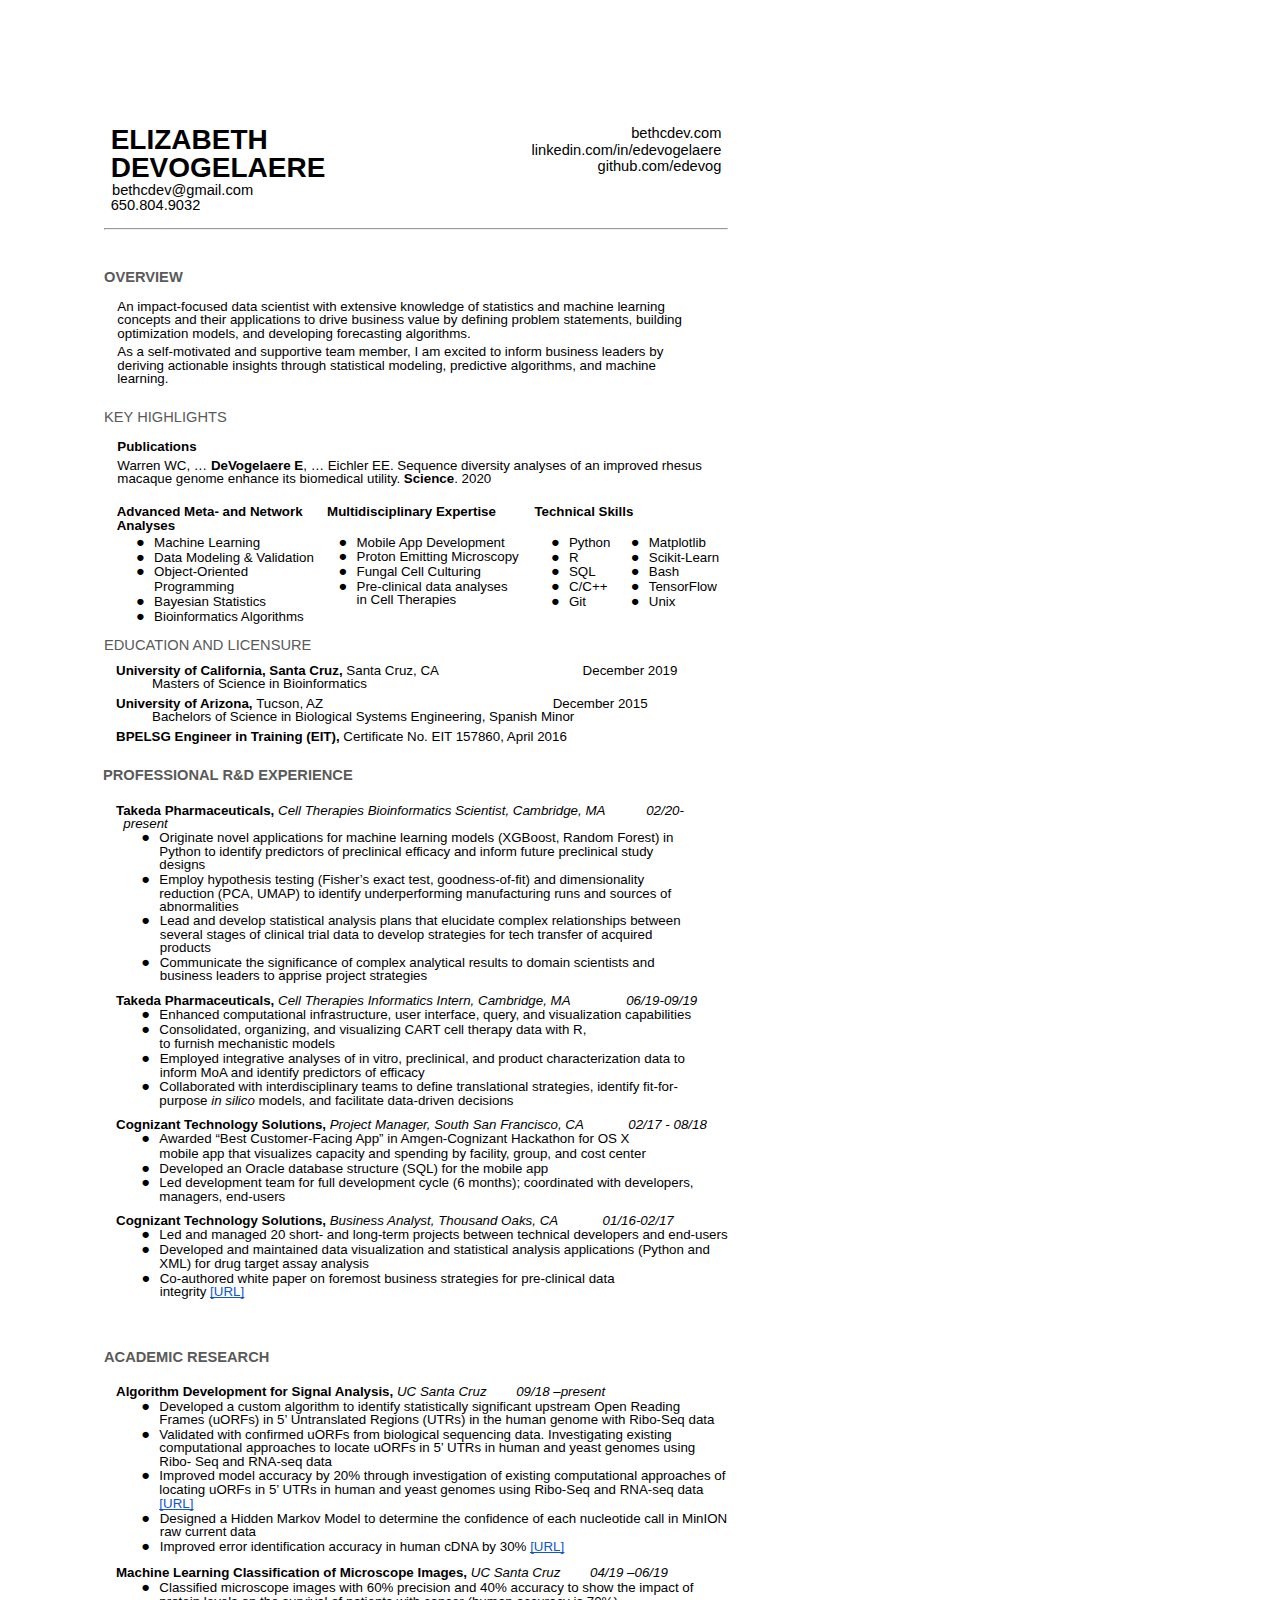
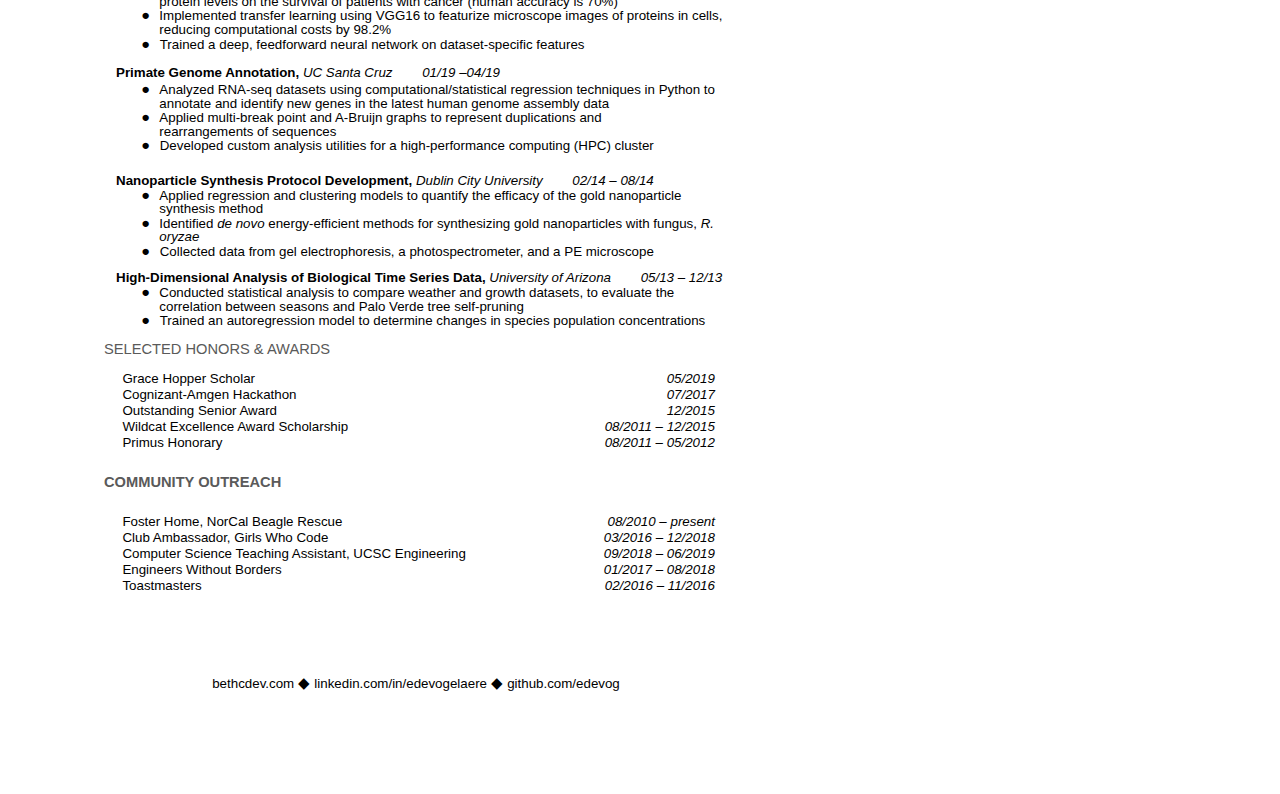
==== Resume/ElizabethDeVogelaereResume.html @ 3800fa8c "update resume" ====
<html><head><meta content="text/html; charset=UTF-8" http-equiv="content-type"><style type="text/css">.lst-kix_list_14-1>li:before{content:"\002022  "}.lst-kix_list_14-3>li:before{content:"\002022  "}ul.lst-kix_list_1-0{list-style-type:none}.lst-kix_list_14-0>li:before{content:"\0025cf  "}.lst-kix_list_14-4>li:before{content:"\002022  "}.lst-kix_list_14-5>li:before{content:"\002022  "}.lst-kix_list_14-7>li:before{content:"\002022  "}.lst-kix_list_14-6>li:before{content:"\002022  "}ul.lst-kix_list_9-3{list-style-type:none}ul.lst-kix_list_9-4{list-style-type:none}ul.lst-kix_list_9-1{list-style-type:none}ul.lst-kix_list_9-2{list-style-type:none}ul.lst-kix_list_9-7{list-style-type:none}ul.lst-kix_list_9-8{list-style-type:none}ul.lst-kix_list_9-5{list-style-type:none}ul.lst-kix_list_9-6{list-style-type:none}ul.lst-kix_list_1-3{list-style-type:none}ul.lst-kix_list_1-4{list-style-type:none}ul.lst-kix_list_1-1{list-style-type:none}ul.lst-kix_list_1-2{list-style-type:none}ul.lst-kix_list_1-7{list-style-type:none}ul.lst-kix_list_9-0{list-style-type:none}ul.lst-kix_list_1-8{list-style-type:none}ul.lst-kix_list_1-5{list-style-type:none}.lst-kix_list_14-2>li:before{content:"\002022  "}ul.lst-kix_list_1-6{list-style-type:none}.lst-kix_sdhklr2pfhnq-3>li:before{content:"\002022  "}.lst-kix_sdhklr2pfhnq-4>li:before{content:"\002022  "}.lst-kix_list_14-8>li:before{content:"\002022  "}.lst-kix_sdhklr2pfhnq-2>li:before{content:"\002022  "}.lst-kix_sdhklr2pfhnq-1>li:before{content:"\002022  "}ul.lst-kix_4d44aphy2z9z-8{list-style-type:none}.lst-kix_sdhklr2pfhnq-0>li:before{content:"\0025cf  "}ul.lst-kix_4d44aphy2z9z-3{list-style-type:none}ul.lst-kix_4d44aphy2z9z-2{list-style-type:none}.lst-kix_list_5-0>li:before{content:"\0025cf  "}ul.lst-kix_4d44aphy2z9z-1{list-style-type:none}ul.lst-kix_4d44aphy2z9z-0{list-style-type:none}ul.lst-kix_4d44aphy2z9z-7{list-style-type:none}ul.lst-kix_4d44aphy2z9z-6{list-style-type:none}ul.lst-kix_4d44aphy2z9z-5{list-style-type:none}ul.lst-kix_4d44aphy2z9z-4{list-style-type:none}.lst-kix_list_5-3>li:before{content:"\002022  "}.lst-kix_list_5-2>li:before{content:"\002022  "}.lst-kix_list_5-1>li:before{content:"\002022  "}.lst-kix_list_5-7>li:before{content:"\002022  "}ul.lst-kix_list_8-4{list-style-type:none}ul.lst-kix_list_8-5{list-style-type:none}.lst-kix_list_5-6>li:before{content:"\002022  "}.lst-kix_list_5-8>li:before{content:"\002022  "}ul.lst-kix_list_8-2{list-style-type:none}ul.lst-kix_list_8-3{list-style-type:none}ul.lst-kix_list_8-8{list-style-type:none}ul.lst-kix_list_8-6{list-style-type:none}ul.lst-kix_list_8-7{list-style-type:none}.lst-kix_list_5-4>li:before{content:"\002022  "}.lst-kix_list_5-5>li:before{content:"\002022  "}ul.lst-kix_list_8-0{list-style-type:none}ul.lst-kix_list_8-1{list-style-type:none}.lst-kix_list_6-1>li:before{content:"\002022  "}.lst-kix_list_6-3>li:before{content:"\002022  "}.lst-kix_list_6-0>li:before{content:"\0025cf  "}.lst-kix_list_6-4>li:before{content:"\002022  "}li.li-bullet-2:before{margin-left:-13.8pt;white-space:nowrap;display:inline-block;min-width:13.8pt}.lst-kix_list_6-2>li:before{content:"\002022  "}.lst-kix_list_6-8>li:before{content:"\002022  "}.lst-kix_list_6-5>li:before{content:"\002022  "}.lst-kix_list_6-7>li:before{content:"\002022  "}.lst-kix_list_6-6>li:before{content:"\002022  "}.lst-kix_nlstv0tqiayi-1>li:before{content:"\002022  "}.lst-kix_list_2-7>li:before{content:"\002022  "}.lst-kix_list_7-4>li:before{content:"\002022  "}.lst-kix_list_7-6>li:before{content:"\002022  "}.lst-kix_nlstv0tqiayi-3>li:before{content:"\002022  "}.lst-kix_list_2-5>li:before{content:"\002022  "}ul.lst-kix_nlstv0tqiayi-0{list-style-type:none}.lst-kix_nlstv0tqiayi-5>li:before{content:"\002022  "}ul.lst-kix_nlstv0tqiayi-2{list-style-type:none}.lst-kix_list_7-2>li:before{content:"\002022  "}ul.lst-kix_nlstv0tqiayi-1{list-style-type:none}ul.lst-kix_list_3-7{list-style-type:none}ul.lst-kix_list_3-8{list-style-type:none}.lst-kix_list_10-1>li:before{content:"\002022  "}.lst-kix_list_13-7>li:before{content:"\002022  "}ul.lst-kix_list_3-1{list-style-type:none}ul.lst-kix_list_3-2{list-style-type:none}.lst-kix_list_7-8>li:before{content:"\002022  "}ul.lst-kix_list_3-0{list-style-type:none}ul.lst-kix_list_3-5{list-style-type:none}ul.lst-kix_list_3-6{list-style-type:none}ul.lst-kix_list_3-3{list-style-type:none}ul.lst-kix_list_3-4{list-style-type:none}.lst-kix_list_10-7>li:before{content:"\002022  "}.lst-kix_list_15-5>li:before{content:"\002022  "}.lst-kix_list_10-5>li:before{content:"\002022  "}li.li-bullet-1:before{margin-left:-13.6pt;white-space:nowrap;display:inline-block;min-width:13.6pt}.lst-kix_list_10-3>li:before{content:"\002022  "}ul.lst-kix_list_11-7{list-style-type:none}ul.lst-kix_list_11-6{list-style-type:none}.lst-kix_list_4-1>li:before{content:"\002022  "}ul.lst-kix_list_11-5{list-style-type:none}ul.lst-kix_list_11-4{list-style-type:none}ul.lst-kix_list_11-3{list-style-type:none}.lst-kix_list_15-7>li:before{content:"\002022  "}ul.lst-kix_list_11-2{list-style-type:none}ul.lst-kix_list_11-1{list-style-type:none}ul.lst-kix_list_11-0{list-style-type:none}.lst-kix_list_9-2>li:before{content:"\002022  "}ul.lst-kix_nlstv0tqiayi-8{list-style-type:none}ul.lst-kix_nlstv0tqiayi-7{list-style-type:none}.lst-kix_list_4-3>li:before{content:"\002022  "}.lst-kix_list_4-5>li:before{content:"\002022  "}ul.lst-kix_nlstv0tqiayi-4{list-style-type:none}ul.lst-kix_nlstv0tqiayi-3{list-style-type:none}ul.lst-kix_nlstv0tqiayi-6{list-style-type:none}ul.lst-kix_list_11-8{list-style-type:none}ul.lst-kix_nlstv0tqiayi-5{list-style-type:none}.lst-kix_list_15-1>li:before{content:"\002022  "}.lst-kix_list_9-0>li:before{content:"\0025cf  "}.lst-kix_list_15-3>li:before{content:"\002022  "}.lst-kix_ssegi0l0n041-7>li:before{content:"\002022  "}.lst-kix_list_9-6>li:before{content:"\002022  "}.lst-kix_ssegi0l0n041-3>li:before{content:"\002022  "}.lst-kix_list_9-4>li:before{content:"\002022  "}.lst-kix_list_11-3>li:before{content:"\002022  "}.lst-kix_sdhklr2pfhnq-5>li:before{content:"\002022  "}.lst-kix_sdhklr2pfhnq-7>li:before{content:"\002022  "}ul.lst-kix_list_2-8{list-style-type:none}.lst-kix_ssegi0l0n041-1>li:before{content:"\002022  "}.lst-kix_list_12-3>li:before{content:"\002022  "}.lst-kix_list_11-5>li:before{content:"\002022  "}.lst-kix_list_12-1>li:before{content:"\002022  "}ul.lst-kix_list_2-2{list-style-type:none}ul.lst-kix_list_2-3{list-style-type:none}ul.lst-kix_list_2-0{list-style-type:none}ul.lst-kix_list_2-1{list-style-type:none}.lst-kix_list_9-8>li:before{content:"\002022  "}ul.lst-kix_list_2-6{list-style-type:none}.lst-kix_list_1-1>li:before{content:"\002022  "}ul.lst-kix_list_2-7{list-style-type:none}.lst-kix_list_11-7>li:before{content:"\002022  "}ul.lst-kix_list_2-4{list-style-type:none}ul.lst-kix_list_2-5{list-style-type:none}ul.lst-kix_list_10-0{list-style-type:none}.lst-kix_list_1-3>li:before{content:"\002022  "}.lst-kix_list_13-3>li:before{content:"\002022  "}ul.lst-kix_list_10-8{list-style-type:none}ul.lst-kix_list_10-7{list-style-type:none}.lst-kix_list_1-7>li:before{content:"\002022  "}ul.lst-kix_list_10-6{list-style-type:none}ul.lst-kix_list_10-5{list-style-type:none}ul.lst-kix_list_10-4{list-style-type:none}ul.lst-kix_list_10-3{list-style-type:none}.lst-kix_list_1-5>li:before{content:"\002022  "}li.li-bullet-4:before{margin-left:-13.8pt;white-space:nowrap;display:inline-block;min-width:13.8pt}ul.lst-kix_list_10-2{list-style-type:none}ul.lst-kix_list_10-1{list-style-type:none}.lst-kix_list_13-5>li:before{content:"\002022  "}.lst-kix_list_12-5>li:before{content:"\002022  "}.lst-kix_list_12-7>li:before{content:"\002022  "}.lst-kix_nlstv0tqiayi-7>li:before{content:"\002022  "}.lst-kix_list_2-1>li:before{content:"\002022  "}.lst-kix_list_2-3>li:before{content:"\002022  "}.lst-kix_ssegi0l0n041-5>li:before{content:"\002022  "}.lst-kix_list_13-1>li:before{content:"\002022  "}ul.lst-kix_sdhklr2pfhnq-3{list-style-type:none}ul.lst-kix_sdhklr2pfhnq-2{list-style-type:none}ul.lst-kix_sdhklr2pfhnq-1{list-style-type:none}ul.lst-kix_sdhklr2pfhnq-0{list-style-type:none}.lst-kix_6dwumxg4w4jr-6>li:before{content:"\0025cf  "}.lst-kix_list_3-0>li:before{content:"\0025cf  "}ul.lst-kix_list_5-7{list-style-type:none}ul.lst-kix_list_5-8{list-style-type:none}.lst-kix_6dwumxg4w4jr-4>li:before{content:"\0025cb  "}.lst-kix_6dwumxg4w4jr-5>li:before{content:"\0025a0  "}.lst-kix_list_3-1>li:before{content:"\002022  "}.lst-kix_list_3-2>li:before{content:"\002022  "}ul.lst-kix_list_5-5{list-style-type:none}ul.lst-kix_list_5-6{list-style-type:none}.lst-kix_list_8-1>li:before{content:"\002022  "}.lst-kix_6dwumxg4w4jr-3>li:before{content:"\0025cf  "}.lst-kix_list_8-2>li:before{content:"\002022  "}.lst-kix_list_3-5>li:before{content:"\002022  "}ul.lst-kix_list_5-0{list-style-type:none}.lst-kix_6dwumxg4w4jr-0>li:before{content:"\0025cf  "}.lst-kix_6dwumxg4w4jr-1>li:before{content:"\0025cb  "}.lst-kix_list_3-4>li:before{content:"\002022  "}ul.lst-kix_list_5-3{list-style-type:none}.lst-kix_list_3-3>li:before{content:"\002022  "}ul.lst-kix_list_5-4{list-style-type:none}.lst-kix_6dwumxg4w4jr-2>li:before{content:"\0025a0  "}ul.lst-kix_list_5-1{list-style-type:none}.lst-kix_list_8-0>li:before{content:"\0025cf  "}ul.lst-kix_list_5-2{list-style-type:none}.lst-kix_list_8-7>li:before{content:"\002022  "}.lst-kix_list_3-8>li:before{content:"\002022  "}.lst-kix_9yejmtuc4vop-5>li:before{content:"\002022  "}.lst-kix_9yejmtuc4vop-7>li:before{content:"\002022  "}.lst-kix_list_8-5>li:before{content:"\002022  "}.lst-kix_list_8-6>li:before{content:"\002022  "}.lst-kix_9yejmtuc4vop-2>li:before{content:"\002022  "}.lst-kix_9yejmtuc4vop-6>li:before{content:"\002022  "}.lst-kix_list_8-3>li:before{content:"\002022  "}ul.lst-kix_list_13-5{list-style-type:none}ul.lst-kix_list_13-4{list-style-type:none}ul.lst-kix_list_13-3{list-style-type:none}.lst-kix_list_3-6>li:before{content:"\002022  "}ul.lst-kix_list_13-2{list-style-type:none}.lst-kix_9yejmtuc4vop-1>li:before{content:"\002022  "}ul.lst-kix_list_13-1{list-style-type:none}.lst-kix_list_3-7>li:before{content:"\002022  "}ul.lst-kix_list_13-0{list-style-type:none}.lst-kix_list_8-4>li:before{content:"\002022  "}.lst-kix_9yejmtuc4vop-0>li:before{content:"\0025cf  "}.lst-kix_9yejmtuc4vop-8>li:before{content:"\002022  "}.lst-kix_list_11-2>li:before{content:"\002022  "}ul.lst-kix_list_13-8{list-style-type:none}.lst-kix_list_11-1>li:before{content:"\002022  "}ul.lst-kix_list_13-7{list-style-type:none}ul.lst-kix_list_13-6{list-style-type:none}.lst-kix_9yejmtuc4vop-3>li:before{content:"\002022  "}.lst-kix_list_11-0>li:before{content:"\0025cf  "}.lst-kix_list_8-8>li:before{content:"\002022  "}.lst-kix_9yejmtuc4vop-4>li:before{content:"\002022  "}.lst-kix_4d44aphy2z9z-4>li:before{content:"\0025cb  "}.lst-kix_4d44aphy2z9z-5>li:before{content:"\0025a0  "}.lst-kix_4d44aphy2z9z-3>li:before{content:"\0025cf  "}.lst-kix_4d44aphy2z9z-7>li:before{content:"\0025cb  "}.lst-kix_list_4-8>li:before{content:"\002022  "}ul.lst-kix_6dwumxg4w4jr-6{list-style-type:none}ul.lst-kix_6dwumxg4w4jr-7{list-style-type:none}.lst-kix_4d44aphy2z9z-0>li:before{content:"\0025cf  "}.lst-kix_4d44aphy2z9z-1>li:before{content:"\0025cb  "}.lst-kix_4d44aphy2z9z-8>li:before{content:"\0025a0  "}.lst-kix_list_4-7>li:before{content:"\002022  "}ul.lst-kix_6dwumxg4w4jr-4{list-style-type:none}ul.lst-kix_6dwumxg4w4jr-5{list-style-type:none}ul.lst-kix_6dwumxg4w4jr-2{list-style-type:none}ul.lst-kix_6dwumxg4w4jr-3{list-style-type:none}.lst-kix_4d44aphy2z9z-2>li:before{content:"\0025a0  "}ul.lst-kix_6dwumxg4w4jr-0{list-style-type:none}ul.lst-kix_6dwumxg4w4jr-1{list-style-type:none}ul.lst-kix_list_4-8{list-style-type:none}ul.lst-kix_list_4-6{list-style-type:none}ul.lst-kix_list_4-7{list-style-type:none}ul.lst-kix_6dwumxg4w4jr-8{list-style-type:none}ul.lst-kix_list_4-0{list-style-type:none}ul.lst-kix_list_4-1{list-style-type:none}ul.lst-kix_list_4-4{list-style-type:none}ul.lst-kix_list_4-5{list-style-type:none}.lst-kix_4d44aphy2z9z-6>li:before{content:"\0025cf  "}ul.lst-kix_list_4-2{list-style-type:none}ul.lst-kix_list_4-3{list-style-type:none}ul.lst-kix_list_12-6{list-style-type:none}ul.lst-kix_list_12-5{list-style-type:none}ul.lst-kix_list_12-4{list-style-type:none}ul.lst-kix_list_12-3{list-style-type:none}ul.lst-kix_list_12-2{list-style-type:none}ul.lst-kix_list_12-1{list-style-type:none}ul.lst-kix_list_12-0{list-style-type:none}ul.lst-kix_sdhklr2pfhnq-8{list-style-type:none}ul.lst-kix_sdhklr2pfhnq-7{list-style-type:none}ul.lst-kix_sdhklr2pfhnq-6{list-style-type:none}.lst-kix_6dwumxg4w4jr-7>li:before{content:"\0025cb  "}ul.lst-kix_list_12-8{list-style-type:none}ul.lst-kix_sdhklr2pfhnq-5{list-style-type:none}ul.lst-kix_list_12-7{list-style-type:none}ul.lst-kix_sdhklr2pfhnq-4{list-style-type:none}.lst-kix_6dwumxg4w4jr-8>li:before{content:"\0025a0  "}.lst-kix_list_7-0>li:before{content:"\0025cf  "}ul.lst-kix_9yejmtuc4vop-5{list-style-type:none}.lst-kix_list_2-6>li:before{content:"\002022  "}ul.lst-kix_9yejmtuc4vop-4{list-style-type:none}.lst-kix_nlstv0tqiayi-0>li:before{content:"\0025cf  "}.lst-kix_nlstv0tqiayi-2>li:before{content:"\002022  "}ul.lst-kix_9yejmtuc4vop-7{list-style-type:none}ul.lst-kix_9yejmtuc4vop-6{list-style-type:none}.lst-kix_list_2-4>li:before{content:"\002022  "}.lst-kix_list_2-8>li:before{content:"\002022  "}ul.lst-kix_9yejmtuc4vop-8{list-style-type:none}.lst-kix_list_7-1>li:before{content:"\002022  "}.lst-kix_list_7-5>li:before{content:"\002022  "}.lst-kix_nlstv0tqiayi-4>li:before{content:"\002022  "}.lst-kix_nlstv0tqiayi-6>li:before{content:"\002022  "}.lst-kix_list_7-3>li:before{content:"\002022  "}ul.lst-kix_list_7-5{list-style-type:none}.lst-kix_list_10-0>li:before{content:"\0025cf  "}ul.lst-kix_list_7-6{list-style-type:none}ul.lst-kix_list_7-3{list-style-type:none}ul.lst-kix_list_7-4{list-style-type:none}.lst-kix_list_13-6>li:before{content:"\002022  "}.lst-kix_list_13-8>li:before{content:"\002022  "}ul.lst-kix_list_7-7{list-style-type:none}ul.lst-kix_list_7-8{list-style-type:none}ul.lst-kix_list_7-1{list-style-type:none}ul.lst-kix_list_7-2{list-style-type:none}ul.lst-kix_list_7-0{list-style-type:none}.lst-kix_list_7-7>li:before{content:"\002022  "}.lst-kix_list_15-4>li:before{content:"\002022  "}.lst-kix_list_15-6>li:before{content:"\002022  "}.lst-kix_list_10-4>li:before{content:"\002022  "}.lst-kix_list_10-8>li:before{content:"\002022  "}.lst-kix_list_4-0>li:before{content:"\0025cf  "}ul.lst-kix_list_15-3{list-style-type:none}ul.lst-kix_list_15-2{list-style-type:none}.lst-kix_list_15-0>li:before{content:"\0025cf  "}ul.lst-kix_list_15-1{list-style-type:none}.lst-kix_list_15-8>li:before{content:"\002022  "}ul.lst-kix_list_15-0{list-style-type:none}li.li-bullet-3:before{margin-left:-13.8pt;white-space:nowrap;display:inline-block;min-width:13.8pt}.lst-kix_list_10-2>li:before{content:"\002022  "}.lst-kix_list_4-4>li:before{content:"\002022  "}ul.lst-kix_list_15-8{list-style-type:none}.lst-kix_list_4-2>li:before{content:"\002022  "}.lst-kix_list_4-6>li:before{content:"\002022  "}ul.lst-kix_list_15-7{list-style-type:none}ul.lst-kix_list_15-6{list-style-type:none}.lst-kix_list_9-3>li:before{content:"\002022  "}ul.lst-kix_list_15-5{list-style-type:none}ul.lst-kix_list_15-4{list-style-type:none}.lst-kix_list_15-2>li:before{content:"\002022  "}.lst-kix_list_10-6>li:before{content:"\002022  "}.lst-kix_list_9-1>li:before{content:"\002022  "}.lst-kix_ssegi0l0n041-8>li:before{content:"\002022  "}.lst-kix_list_9-7>li:before{content:"\002022  "}.lst-kix_list_11-4>li:before{content:"\002022  "}.lst-kix_ssegi0l0n041-2>li:before{content:"\002022  "}.lst-kix_list_12-4>li:before{content:"\002022  "}.lst-kix_list_9-5>li:before{content:"\002022  "}ul.lst-kix_list_6-6{list-style-type:none}.lst-kix_sdhklr2pfhnq-6>li:before{content:"\002022  "}.lst-kix_ssegi0l0n041-0>li:before{content:"\0025cf  "}ul.lst-kix_list_6-7{list-style-type:none}ul.lst-kix_list_6-4{list-style-type:none}ul.lst-kix_list_6-5{list-style-type:none}ul.lst-kix_list_6-8{list-style-type:none}.lst-kix_list_12-2>li:before{content:"\002022  "}.lst-kix_list_11-6>li:before{content:"\002022  "}.lst-kix_list_1-0>li:before{content:"\0025cf  "}ul.lst-kix_list_6-2{list-style-type:none}.lst-kix_list_11-8>li:before{content:"\002022  "}.lst-kix_sdhklr2pfhnq-8>li:before{content:"\002022  "}ul.lst-kix_list_6-3{list-style-type:none}.lst-kix_list_1-2>li:before{content:"\002022  "}ul.lst-kix_list_6-0{list-style-type:none}.lst-kix_list_12-0>li:before{content:"\0025cf  "}ul.lst-kix_list_6-1{list-style-type:none}.lst-kix_list_1-4>li:before{content:"\002022  "}.lst-kix_list_13-0>li:before{content:"\0025cf  "}ul.lst-kix_ssegi0l0n041-0{list-style-type:none}ul.lst-kix_ssegi0l0n041-1{list-style-type:none}ul.lst-kix_ssegi0l0n041-2{list-style-type:none}ul.lst-kix_ssegi0l0n041-3{list-style-type:none}ul.lst-kix_ssegi0l0n041-4{list-style-type:none}ul.lst-kix_list_14-4{list-style-type:none}ul.lst-kix_list_14-3{list-style-type:none}ul.lst-kix_list_14-2{list-style-type:none}.lst-kix_list_13-4>li:before{content:"\002022  "}ul.lst-kix_list_14-1{list-style-type:none}ul.lst-kix_list_14-0{list-style-type:none}.lst-kix_list_1-6>li:before{content:"\002022  "}li.li-bullet-0:before{margin-left:-13.5pt;white-space:nowrap;display:inline-block;min-width:13.5pt}.lst-kix_nlstv0tqiayi-8>li:before{content:"\002022  "}ul.lst-kix_list_14-8{list-style-type:none}ul.lst-kix_list_14-7{list-style-type:none}.lst-kix_list_2-0>li:before{content:"\0025cf  "}.lst-kix_list_12-6>li:before{content:"\002022  "}ul.lst-kix_list_14-6{list-style-type:none}ul.lst-kix_list_14-5{list-style-type:none}.lst-kix_ssegi0l0n041-4>li:before{content:"\002022  "}ul.lst-kix_ssegi0l0n041-5{list-style-type:none}.lst-kix_list_1-8>li:before{content:"\002022  "}.lst-kix_list_2-2>li:before{content:"\002022  "}ul.lst-kix_ssegi0l0n041-6{list-style-type:none}ul.lst-kix_ssegi0l0n041-7{list-style-type:none}.lst-kix_list_13-2>li:before{content:"\002022  "}ul.lst-kix_ssegi0l0n041-8{list-style-type:none}ul.lst-kix_9yejmtuc4vop-1{list-style-type:none}.lst-kix_ssegi0l0n041-6>li:before{content:"\002022  "}ul.lst-kix_9yejmtuc4vop-0{list-style-type:none}.lst-kix_list_12-8>li:before{content:"\002022  "}ul.lst-kix_9yejmtuc4vop-3{list-style-type:none}ul.lst-kix_9yejmtuc4vop-2{list-style-type:none}ol{margin:0;padding:0}table td,table th{padding:0}.c39{border-right-style:solid;padding:5pt 5pt 5pt 5pt;border-bottom-color:#ffffff;border-top-width:0pt;border-right-width:0pt;border-left-color:#ffffff;vertical-align:top;border-right-color:#ffffff;border-left-width:0pt;border-top-style:solid;border-left-style:solid;border-bottom-width:0pt;width:302.5pt;border-top-color:#ffffff;border-bottom-style:solid}.c34{border-right-style:solid;padding:5pt 5pt 5pt 5pt;border-bottom-color:#ffffff;border-top-width:0pt;border-right-width:0pt;border-left-color:#ffffff;vertical-align:top;border-right-color:#ffffff;border-left-width:0pt;border-top-style:solid;border-left-style:solid;border-bottom-width:0pt;width:185pt;border-top-color:#ffffff;border-bottom-style:solid}.c11{border-right-style:solid;border-bottom-color:#000000;border-top-width:0pt;border-right-width:0pt;border-left-color:#000000;vertical-align:top;border-right-color:#000000;border-left-width:0pt;border-top-style:solid;border-left-style:solid;border-bottom-width:0pt;width:187.8pt;border-top-color:#000000;border-bottom-style:solid}.c67{border-right-style:solid;border-bottom-color:#000000;border-top-width:0pt;border-right-width:0pt;border-left-color:#000000;vertical-align:top;border-right-color:#000000;border-left-width:0pt;border-top-style:solid;border-left-style:solid;border-bottom-width:0pt;width:308.6pt;border-top-color:#000000;border-bottom-style:solid}.c79{border-right-style:solid;border-bottom-color:#000000;border-top-width:0pt;border-right-width:0pt;border-left-color:#000000;vertical-align:top;border-right-color:#000000;border-left-width:0pt;border-top-style:solid;border-left-style:solid;border-bottom-width:0pt;width:153.8pt;border-top-color:#000000;border-bottom-style:solid}.c69{border-right-style:solid;border-bottom-color:#000000;border-top-width:0pt;border-right-width:0pt;border-left-color:#000000;vertical-align:top;border-right-color:#000000;border-left-width:0pt;border-top-style:solid;border-left-style:solid;border-bottom-width:0pt;width:155.2pt;border-top-color:#000000;border-bottom-style:solid}.c20{border-right-style:solid;border-bottom-color:#000000;border-top-width:0pt;border-right-width:0pt;border-left-color:#000000;vertical-align:top;border-right-color:#000000;border-left-width:0pt;border-top-style:solid;border-left-style:solid;border-bottom-width:0pt;width:279.7pt;border-top-color:#000000;border-bottom-style:solid}.c45{border-right-style:solid;border-bottom-color:#000000;border-top-width:0pt;border-right-width:0pt;border-left-color:#000000;vertical-align:top;border-right-color:#000000;border-left-width:0pt;border-top-style:solid;border-left-style:solid;border-bottom-width:0pt;width:69.8pt;border-top-color:#000000;border-bottom-style:solid}.c55{border-right-style:solid;border-bottom-color:#000000;border-top-width:0pt;border-right-width:0pt;border-left-color:#000000;vertical-align:top;border-right-color:#000000;border-left-width:0pt;border-top-style:solid;border-left-style:solid;border-bottom-width:0pt;width:151.5pt;border-top-color:#000000;border-bottom-style:solid}.c7{border-right-style:solid;border-bottom-color:#000000;border-top-width:0pt;border-right-width:0pt;border-left-color:#000000;vertical-align:top;border-right-color:#000000;border-left-width:0pt;border-top-style:solid;border-left-style:solid;border-bottom-width:0pt;width:84pt;border-top-color:#000000;border-bottom-style:solid}.c43{border-right-style:solid;border-bottom-color:#000000;border-top-width:0pt;border-right-width:0pt;border-left-color:#000000;vertical-align:top;border-right-color:#000000;border-left-width:0pt;border-top-style:solid;border-left-style:solid;border-bottom-width:0pt;width:159.8pt;border-top-color:#000000;border-bottom-style:solid}.c16{-webkit-text-decoration-skip:none;color:#000000;font-weight:400;text-decoration:underline;vertical-align:baseline;text-decoration-skip-ink:none;font-size:10pt;font-family:"Arial";font-style:normal}.c25{margin-left:36pt;padding-top:7.8pt;text-indent:-27pt;padding-bottom:0pt;line-height:1.0;text-align:left;margin-right:1.5pt}.c38{margin-left:41.5pt;padding-top:2pt;padding-left:-4.5pt;padding-bottom:0pt;line-height:1.0;text-align:left;margin-right:-3pt}.c27{margin-left:41.5pt;padding-top:0.1pt;padding-left:-4.5pt;padding-bottom:0pt;line-height:1.0;text-align:left;margin-right:1.5pt}.c36{margin-left:10pt;padding-top:4pt;padding-bottom:0pt;line-height:1.0;text-align:left;margin-right:13.4pt;height:11pt}.c26{color:#000000;font-weight:400;text-decoration:none;vertical-align:baseline;font-size:6.5pt;font-family:"Arial";font-style:normal}.c3{color:#000000;font-weight:400;text-decoration:none;vertical-align:baseline;font-size:10pt;font-family:"Arial";font-style:normal}.c2{color:#000000;font-weight:400;text-decoration:none;vertical-align:baseline;font-size:10pt;font-family:"Arial";font-style:italic}.c37{color:#000000;font-weight:400;text-decoration:none;vertical-align:baseline;font-size:11pt;font-family:"Arial";font-style:normal}.c21{margin-left:36pt;padding-top:5pt;text-indent:-27pt;padding-bottom:0pt;line-height:1.0;text-align:left;margin-right:1.5pt}.c84{margin-left:19pt;padding-top:4.7pt;text-indent:-10pt;padding-bottom:0pt;line-height:1.0;text-align:left}.c64{font-weight:400;text-decoration:none;vertical-align:baseline;font-size:11pt;font-family:"Arial";font-style:normal}.c88{margin-left:13.5pt;padding-top:8pt;text-indent:-4.5pt;padding-bottom:0pt;line-height:1.0;text-align:left}.c18{color:#ff0000;font-weight:400;text-decoration:none;vertical-align:baseline;font-family:"Arial";font-style:normal}.c59{margin-left:10pt;padding-top:4pt;padding-bottom:0pt;line-height:1.0;text-align:left;margin-right:13.4pt}.c40{margin-left:14.5pt;padding-top:8.1pt;text-indent:-5.5pt;padding-bottom:0pt;line-height:1.0;text-align:left}.c54{margin-left:27.1pt;padding-top:0pt;padding-left:-4.5pt;padding-bottom:0pt;line-height:1.0083333333333333;text-align:left}.c102{margin-left:13.5pt;padding-top:7.9pt;text-indent:-4.5pt;padding-bottom:0pt;line-height:1.0;text-align:left}.c47{margin-left:10pt;padding-top:0.1pt;text-indent:-10pt;padding-bottom:0pt;line-height:1.0;text-align:left}.c12{margin-left:41.5pt;padding-top:0pt;padding-left:-4.5pt;padding-bottom:0pt;line-height:1.0125;text-align:left}.c83{margin-left:10pt;padding-top:10pt;text-indent:-10pt;padding-bottom:0pt;line-height:1.0;text-align:left}.c10{margin-left:19pt;padding-top:9.7pt;text-indent:-10pt;padding-bottom:0pt;line-height:1.0;text-align:left}.c62{margin-left:19pt;padding-top:8pt;text-indent:-10pt;padding-bottom:0pt;line-height:1.0;text-align:left}.c80{margin-left:31.5pt;padding-top:5pt;text-indent:-22.5pt;padding-bottom:0pt;line-height:1.0;text-align:left}.c6{margin-left:32.6pt;padding-top:0pt;padding-left:-4.5pt;padding-bottom:0pt;line-height:1.0166666666666666;text-align:left}.c72{padding-top:0.1pt;padding-bottom:0pt;line-height:1.0;text-align:left;margin-right:14.9pt}.c4{padding-top:0.4pt;padding-bottom:0pt;line-height:1.0;text-align:left;height:11pt}.c23{padding-top:0.3pt;padding-bottom:0pt;line-height:1.0;text-align:left;height:11pt}.c41{color:#000000;text-decoration:none;vertical-align:baseline;font-family:"Arial";font-style:normal}.c50{padding-top:0.1pt;padding-bottom:0pt;line-height:1.0;text-align:left;margin-right:22.8pt}.c101{padding-top:0.1pt;padding-bottom:0pt;line-height:1.0;text-align:right;margin-right:9.9pt}.c42{padding-top:0.1pt;padding-bottom:0pt;line-height:1.0;text-align:right;margin-right:9.8pt}.c22{padding-top:0pt;padding-bottom:0pt;line-height:1.0;text-align:right;margin-right:9.9pt}.c35{padding-top:0pt;padding-bottom:0pt;line-height:1.15;text-align:left;height:11pt}.c28{padding-top:0pt;padding-bottom:0pt;line-height:1.0;text-align:right;margin-right:9.8pt}.c70{text-decoration-skip-ink:none;-webkit-text-decoration-skip:none;color:#1155cc;text-decoration:underline}.c86{border-spacing:0;border-collapse:collapse;margin-right:auto}.c65{padding-top:0pt;padding-bottom:0pt;line-height:1.05;text-align:left}.c76{padding-top:0.7pt;padding-bottom:0pt;line-height:1.05;text-align:left}.c0{padding-top:0pt;padding-bottom:0pt;line-height:1.0;text-align:left}.c78{padding-top:0.1pt;padding-bottom:0pt;line-height:1.0125;text-align:left}.c32{margin-left:13.8pt;border-spacing:0;border-collapse:collapse;margin-right:auto}.c49{padding-top:0.7pt;padding-bottom:0pt;line-height:1.05;text-align:right}.c74{padding-top:0pt;padding-bottom:0pt;line-height:1.0166666666666666;text-align:left}.c92{padding-top:5.7pt;padding-bottom:0pt;line-height:1.0;text-align:left}.c68{padding-top:0pt;padding-bottom:0pt;line-height:1.0125;text-align:left}.c52{padding-top:0.2pt;padding-bottom:0pt;line-height:1.0;text-align:left}.c33{margin-left:5pt;border-spacing:0;border-collapse:collapse;margin-right:auto}.c95{padding-top:0.4pt;padding-bottom:0pt;line-height:1.0;text-align:left}.c82{padding-top:0.1pt;padding-bottom:0pt;line-height:1.0;text-align:left}.c81{padding-top:0pt;padding-bottom:0pt;line-height:1.0208333333333333;text-align:left}.c99{padding-top:0pt;padding-bottom:0pt;line-height:1.0;text-align:center}.c24{background-color:#ffffff;max-width:468pt;padding:72pt 72pt 72pt 72pt}.c51{margin-left:41.5pt;padding-left:-4.5pt;margin-right:52.6pt}.c5{margin-left:41.8pt;padding-left:-4.5pt;margin-right:37.1pt}.c57{margin-left:41.5pt;padding-left:-4.5pt;margin-right:34.5pt}.c31{margin-left:41.5pt;padding-left:-4.5pt;margin-right:1.5pt}.c71{font-weight:700;font-size:21pt}.c29{padding:0;margin:0}.c8{font-size:10pt;font-style:italic}.c19{margin-left:41.8pt;padding-left:-4.2pt}.c66{margin-left:41.5pt;padding-left:-4.5pt}.c15{margin-left:29.2pt;padding-left:-4.5pt}.c30{margin-left:32.6pt;padding-left:-4.5pt}.c60{margin-left:27.1pt;padding-left:-4.5pt}.c53{font-weight:400;font-size:5.5pt}.c77{margin-left:9pt;text-indent:-9.8pt}.c61{font-weight:400;font-size:8.5pt}.c85{margin-left:19.2pt;text-indent:-10.2pt}.c96{font-weight:400;font-size:6pt}.c46{margin-left:37pt;padding-left:-4.5pt}.c1{color:inherit;text-decoration:inherit}.c97{margin-left:10pt;text-indent:-10pt}.c14{font-size:10pt;font-weight:700}.c75{height:24pt}.c13{height:12pt}.c17{font-size:10pt}.c48{margin-left:4.5pt}.c9{color:#5a5a5a}.c100{height:22pt}.c58{margin-left:37pt}.c90{height:60pt}.c94{margin-left:36pt}.c93{margin-right:43.9pt}.c63{margin-left:7.1pt}.c56{margin-right:37.1pt}.c44{height:11pt}.c91{height:0pt}.c89{margin-left:11.1pt}.c87{margin-right:54.1pt}.c98{margin-right:22.1pt}.c73{margin-left:1pt}.title{padding-top:24pt;color:#000000;font-weight:700;font-size:36pt;padding-bottom:6pt;font-family:"Arial";line-height:1.0;page-break-after:avoid;text-align:left}.subtitle{padding-top:18pt;color:#666666;font-size:24pt;padding-bottom:4pt;font-family:"Georgia";line-height:1.0;page-break-after:avoid;font-style:italic;text-align:left}li{color:#000000;font-size:11pt;font-family:"Arial"}p{margin:0;color:#000000;font-size:11pt;font-family:"Arial"}h1{padding-top:0pt;color:#000000;font-size:11pt;padding-bottom:0pt;font-family:"Arial";line-height:1.0;text-align:left}h2{padding-top:18pt;color:#000000;font-weight:700;font-size:18pt;padding-bottom:4pt;font-family:"Arial";line-height:1.0;page-break-after:avoid;text-align:left}h3{padding-top:14pt;color:#000000;font-weight:700;font-size:14pt;padding-bottom:4pt;font-family:"Arial";line-height:1.0;page-break-after:avoid;text-align:left}h4{padding-top:12pt;color:#000000;font-weight:700;font-size:12pt;padding-bottom:2pt;font-family:"Arial";line-height:1.0;page-break-after:avoid;text-align:left}h5{padding-top:11pt;color:#000000;font-weight:700;font-size:11pt;padding-bottom:2pt;font-family:"Arial";line-height:1.0;page-break-after:avoid;text-align:left}h6{padding-top:10pt;color:#000000;font-weight:700;font-size:10pt;padding-bottom:2pt;font-family:"Arial";line-height:1.0;page-break-after:avoid;text-align:left}</style></head><body class="c24"><div><p class="c0 c44"><span class="c3"></span></p><a id="t.6aefbac47854dda898f4ef2a0ab7b83262444917"></a><a id="t.3"></a><table class="c86"><tbody><tr class="c91"><td class="c39" colspan="1" rowspan="1"><p class="c95"><span class="c41 c71">ELIZABETH DEVOGELAERE</span></p><p class="c73 c76"><span><a class="c1" href="mailto:bethcdev@gmail.com">bethcdev@gmail.com</a></span></p><p class="c65"><span>650.804.9032</span></p></td><td class="c34" colspan="1" rowspan="1"><p class="c49"><span><a class="c1" href="https://www.google.com/url?q=http://www.bethcdev.com/&amp;sa=D&amp;source=editors&amp;ust=1618094027251000&amp;usg=AOvVaw1rTpmems-locn8u9KH3lpG">bethcdev.com</a></span></p><p class="c49 c73"><span><a class="c1" href="https://www.google.com/url?q=https://www.linkedin.com/in/edevogelaere&amp;sa=D&amp;source=editors&amp;ust=1618094027251000&amp;usg=AOvVaw2-Ix_o3vtLSYf8aU-tqY1U">linkedin.com/in/edevogelaere</a></span></p><p class="c49 c73"><span><a class="c1" href="https://www.google.com/url?q=https://github.com/edevog&amp;sa=D&amp;source=editors&amp;ust=1618094027252000&amp;usg=AOvVaw0LKhKU-zidEL14OjudKKiD">github.com/edevog</a></span></p></td></tr></tbody></table><hr><p class="c0 c44"><span class="c3"></span></p></div><h1 class="c92"><span class="c9">O</span><span class="c9">VERVIEW</span></h1><a id="id.gjdgxs"></a><p class="c59"><span class="c3">An impact-focused data scientist with extensive knowledge of statistics and machine learning concepts </span><span class="c17">and their applications to </span><span class="c3">driv</span><span class="c17">e</span><span class="c3">&nbsp;business value by defining problem statements, building optimization models, and developing forecasting algorithms. </span></p><a id="id.30j0zll"></a><p class="c59"><span class="c3">As a self-motivated and supportive team member, I am excited to inform business leaders by deriving actionable insights through statistical modeling, predictive algorithms, and machine learning.</span></p><p class="c44 c52"><span class="c41 c61"></span></p><h1 class="c47"><span class="c9 c64">KEY HIGHLIGHTS</span></h1><p class="c59"><span class="c41 c14">Publications</span></p><p class="c59"><span class="c17">Warren WC, &hellip; </span><span class="c14">DeVogelaere E</span><span class="c17">, &hellip; Eichler EE. Sequence diversity analyses of an improved rhesus macaque genome enhance its biomedical utility. </span><span class="c14">Science</span><span class="c3">. 2020</span></p><p class="c36"><span class="c41 c96"></span></p><a id="t.2b7b4b404cbfa4dfff16479615af75b246a94a6e"></a><a id="t.0"></a><table class="c33"><tbody><tr class="c100"><td class="c69" colspan="1" rowspan="1"><p class="c0 c48"><span class="c41 c14">Advanced Meta- and Network</span></p><p class="c0 c48"><span class="c41 c14">Analyses</span></p></td><td class="c55" colspan="1" rowspan="1"><p class="c0 c63"><span class="c41 c14">Multidisciplinary Expertise</span></p></td><td class="c79" colspan="2" rowspan="1"><p class="c0 c89"><span class="c14 c41">Technical Skills</span></p></td></tr><tr class="c90"><td class="c69" colspan="1" rowspan="1"><ul class="c29 lst-kix_list_14-0 start"><li class="c6 li-bullet-0"><span class="c3">Machine Learning</span></li><li class="c6 li-bullet-0"><span class="c3">Data Modeling &amp; Validation</span></li><li class="c6 li-bullet-0"><span class="c17">Object-Oriented </span><span class="c3">Programming</span></li><li class="c0 c30 li-bullet-0"><span class="c3">Bayesian Statistics </span></li><li class="c68 c30 li-bullet-0"><span class="c17">Bioinformatics Algorithms</span></li></ul></td><td class="c55" colspan="1" rowspan="1"><ul class="c29 lst-kix_list_15-0 start"><li class="c0 c15 li-bullet-0" id="h.1fob9te"><span class="c3">Mobile App Development</span></li><li class="c0 c15 li-bullet-0"><span class="c3">Proton Emitting Microscopy</span></li><li class="c0 c15 li-bullet-0"><span class="c3">Fungal Cell Culturing</span></li><li class="c0 c15 li-bullet-0"><span class="c3">Pre-clinical data analyses in Cell Therapies</span></li></ul></td><td class="c45" colspan="1" rowspan="1"><ul class="c29 lst-kix_list_13-0 start"><li class="c46 c74 li-bullet-0"><span class="c3">Python</span></li><li class="c0 c46 li-bullet-0"><span class="c3">R</span></li><li class="c0 c46 li-bullet-0"><span class="c3">SQL</span></li><li class="c46 c68 li-bullet-0"><span class="c17">C</span><span class="c3">/C++</span></li><li class="c0 c46 li-bullet-0"><span class="c3">Git</span></li></ul></td><td class="c7" colspan="1" rowspan="1"><ul class="c29 lst-kix_list_12-0 start"><li class="c74 c60 li-bullet-0"><span class="c3">Matplotlib</span></li><li class="c54 li-bullet-0"><span class="c3">Scikit-Learn</span></li><li class="c54 li-bullet-0"><span class="c3">Bash</span></li><li class="c68 c60 li-bullet-0"><span class="c3">TensorFlow</span></li><li class="c0 c60 li-bullet-0"><span class="c3">Unix</span></li></ul></td></tr></tbody></table><p class="c0 c44"><span class="c3"></span></p><p class="c0"><span class="c9">EDUCATION AND LICENSURE</span></p><p class="c25"><span class="c14">University of California, Santa Cruz, </span><span class="c3">Santa Cruz, CA &nbsp;&nbsp;&nbsp;&nbsp;&nbsp;&nbsp;&nbsp;&nbsp;&nbsp;&nbsp;&nbsp;&nbsp;&nbsp;&nbsp;&nbsp;&nbsp;&nbsp;&nbsp;&nbsp;&nbsp;&nbsp;&nbsp;&nbsp;&nbsp;&nbsp;&nbsp;&nbsp;&nbsp;&nbsp;&nbsp;&nbsp;&nbsp;&nbsp; &nbsp; &nbsp; December 2019</span></p><p class="c0 c94"><span class="c3">Masters of Science in Bioinformatics</span></p><p class="c21"><span class="c14">University of Arizona, </span><span class="c17">Tucson, AZ&nbsp;&nbsp;&nbsp;&nbsp;&nbsp;&nbsp;&nbsp;&nbsp;&nbsp;&nbsp;&nbsp;&nbsp;&nbsp;&nbsp;&nbsp;&nbsp;&nbsp;&nbsp;&nbsp;&nbsp;&nbsp;&nbsp;&nbsp;&nbsp;&nbsp;&nbsp;&nbsp;&nbsp;&nbsp;&nbsp;&nbsp;&nbsp;&nbsp;&nbsp;&nbsp;&nbsp;&nbsp;&nbsp;&nbsp;&nbsp;&nbsp;&nbsp;&nbsp;&nbsp;&nbsp;&nbsp;&nbsp;&nbsp;&nbsp;&nbsp;&nbsp;&nbsp;&nbsp;&nbsp;&nbsp;&nbsp; &nbsp; &nbsp; &nbsp;December 2015<br></span><span class="c3">Bachelors of Science in Biological</span><span class="c17">&nbsp;</span><span class="c3">Systems Engineering, Spanish Minor</span></p><p class="c80"><span class="c14">BPELSG Engineer in Training (EIT), </span><span class="c3">Certificate No. EIT 157860, April 2016</span></p><p class="c23"><span class="c41 c61"></span></p><h1 class="c0 c77"><span class="c9">PROFESSIONAL R&amp;D EXPERIENCE</span></h1><a id="kix.vc5f3q3rsedg"></a><p class="c40"><span class="c14">Takeda Pharmaceuticals, </span><span class="c2">Cell Therapies Bioinformatics Scientist, Cambridge, MA&nbsp;&nbsp;&nbsp;&nbsp;&nbsp;&nbsp;&nbsp;&nbsp; &nbsp; 02/20-present</span></p><ul class="c29 lst-kix_list_11-0 start"><li class="c50 c66 li-bullet-1"><span class="c3">Originate novel applications for machine learning models (XGBoost, Random Forest) in Python to identify predictors of preclinical efficacy and inform future preclinical study designs</span></li><li class="c50 c66 li-bullet-1"><span class="c3">Employ hypothesis testing (Fisher&rsquo;s exact test, goodness-of-fit) and dimensionality reduction (PCA, UMAP) to identify underperforming manufacturing runs and sources of abnormalities</span></li><li class="c50 c19 li-bullet-2"><span class="c3">Lead and develop statistical analysis plans that elucidate complex relationships between several stages of clinical trial data to develop strategies for tech transfer of acquired products</span></li><li class="c19 c50 li-bullet-2"><span class="c17">Communicate the significance of complex analytical results to domain scientists and business leaders to apprise project strategies</span></li></ul><a id="id.3znysh7"></a><p class="c40"><span class="c14">Takeda Pharmaceuticals, </span><span class="c2">Cell Therapies Informatics Intern, Cambridge, MA&nbsp;&nbsp;&nbsp;&nbsp;&nbsp;&nbsp;&nbsp;&nbsp; &nbsp; &nbsp; &nbsp; 06/19-09/19</span></p><a id="id.2et92p0"></a><ul class="c29 lst-kix_list_11-0"><li class="c12 li-bullet-1"><span class="c3">Enhanc</span><span class="c17">ed</span><span class="c3">&nbsp;computational infrastructure, user interface, query, and visualization capabilities</span></li></ul><a id="id.tyjcwt"></a><ul class="c29 lst-kix_list_11-0"><li class="c0 c66 c93 li-bullet-1"><span class="c3">Consolidat</span><span class="c17">ed</span><span class="c3">, organizing, and visualizing CART cell therapy data </span><span class="c17">with</span><span class="c3">&nbsp;R, </span><span class="c17">to</span><span class="c3">&nbsp;</span><span class="c17">furnish</span><span class="c3">&nbsp;mechanistic models</span></li><li class="c50 c19 li-bullet-3"><span class="c3">Employed integrative analyses of in vitro, preclinical, and product characterization data to inform MoA and identify predictors of efficacy</span></li><li class="c50 c66 li-bullet-1"><span class="c17">Collaborated with interdisciplinary teams to define translational strategies, identify fit-for-purpose </span><span class="c8">in silico</span><span class="c3">&nbsp;models, and facilitate data-driven decisions</span></li></ul><a id="id.2s8eyo1"></a><a id="id.4d34og8"></a><p class="c88"><span class="c14">Cognizant Technology Solutions, </span><span class="c2">Project Manager, South San Francisco, CA&nbsp;&nbsp;&nbsp;&nbsp;&nbsp;&nbsp;&nbsp;&nbsp; &nbsp; &nbsp;02/17 - 08/18</span></p><ul class="c29 lst-kix_list_11-0"><li class="c0 c51 li-bullet-1"><span class="c3">Awarded &ldquo;Best Customer-Facing App&rdquo; in Amgen-Cognizant Hackathon for </span><span class="c17">OS X </span><span class="c3">mobile app that visualizes capacity and spending by facility, group, and cost center</span></li><li class="c0 c66 li-bullet-1"><span class="c3">Developed an Oracle database structure (SQL) for the mobile app</span></li><li class="c0 c66 c98 li-bullet-1"><span class="c3">Led development team for full development cycle (</span><span class="c17">6</span><span class="c3">&nbsp;months); coordinated with developers, managers, end-users</span></li></ul><p class="c102"><span class="c14">Cognizant Technology Solutions, </span><span class="c2">Business Analyst, Thousand Oaks, CA&nbsp;&nbsp;&nbsp;&nbsp;&nbsp;&nbsp;&nbsp;&nbsp; &nbsp; &nbsp;01/16-02/17</span></p><ul class="c29 lst-kix_list_11-0"><li class="c12 li-bullet-1"><span class="c3">Led and managed 20 short- and long-term projects between technical developers and end-users</span></li></ul><a id="id.17dp8vu"></a><ul class="c29 lst-kix_list_11-0"><li class="c66 c81 li-bullet-1"><span class="c3">Developed and maintained data visualization and statistical analysis applications (Python and XML) for drug target assay analysis</span></li></ul><a id="id.3rdcrjn"></a><ul class="c29 lst-kix_list_11-0"><li class="c0 c5 li-bullet-1"><span class="c3">Co-authored white paper on foremost business strategies for pre-clinical data integrity</span><span class="c17">&nbsp;</span><span class="c70 c17"><a class="c1" href="https://www.google.com/url?q=https://www.cognizant.com/whitepapers/the-promise-of-next-generation-animal-management-%2520systems-codex2878.pdf&amp;sa=D&amp;source=editors&amp;ust=1618094027240000&amp;usg=AOvVaw2g_3VjtZInJ6UYbrjZ4fVA">[URL]</a></span></li></ul><h1 class="c0 c75"><span class="c64 c9"></span></h1><h1 class="c0"><span class="c9">ACADEMIC RESEARCH</span></h1><p class="c62"><span class="c14">Algorithm Development for Signal Analysis, </span><span class="c2">UC Santa Cruz&nbsp;&nbsp;&nbsp;&nbsp;&nbsp;&nbsp;&nbsp;&nbsp;09/18 &ndash;present</span></p><ul class="c29 lst-kix_list_11-0"><li class="c27 li-bullet-1"><span class="c3">Developed a custom algorithm to identify statistically significant upstream Open Reading Frames (uORFs) in 5&rsquo; Untranslated Regions (UTRs) in the human genome with Ribo-Seq data</span></li><li class="c0 c31 li-bullet-1"><span class="c3">Validated with confirmed uORFs from biological sequencing data. Investigating existing computational approaches to locate uORFs in 5&rsquo; UTRs in human and yeast genomes using Ribo- Seq and RNA-seq data</span></li><li class="c0 c31 li-bullet-1"><span class="c17">Improved model accuracy by 20% through investigation of existing computational approaches of locating uORFs in 5&rsquo; UTRs in human and yeast genomes using Ribo-Seq and RNA-seq data </span><span class="c70 c17"><a class="c1" href="https://www.google.com/url?q=https://github.com/edevog/uORFs_in_5-UTRs&amp;sa=D&amp;source=editors&amp;ust=1618094027242000&amp;usg=AOvVaw23gBRwQkDlOBpTeHmn0hqy">[URL]</a></span></li><li class="c0 c19 li-bullet-4"><span class="c3">Designed a Hidden Markov Model to determine the confidence of each nucleotide call in MinION raw current data</span></li><li class="c0 c19 li-bullet-4"><span class="c17">Improved error identification accuracy in human cDNA by 30% </span><span class="c17 c70"><a class="c1" href="https://www.google.com/url?q=https://github.com/edfevog/identify-SNPS-in-Nanopore&amp;sa=D&amp;source=editors&amp;ust=1618094027242000&amp;usg=AOvVaw3SO5K5qJaC-oqQ2j8cf6m2">[URL]</a></span></li></ul><p class="c10"><span class="c14">Machine Learning Classification of Microscope Images, </span><span class="c2">UC Santa Cruz&nbsp;&nbsp;&nbsp;&nbsp;&nbsp;&nbsp;&nbsp;&nbsp;04/19 &ndash;06/19</span></p><ul class="c29 lst-kix_list_11-0"><li class="c66 c78 li-bullet-1"><span class="c3">Classified microscope images with 60% precision and 40% accuracy to show the impact of protein levels on the survival of patients with cancer (human accuracy is 70%)</span></li><li class="c78 c66 li-bullet-1"><span class="c3">Implemented transfer learning using VGG16 to featurize microscope images of proteins in cells, reducing computational costs by 98.2%</span></li><li class="c0 c19 c87 li-bullet-4"><span class="c3">Trained a deep, feedforward neural network on dataset-specific features</span></li></ul><p class="c82 c44"><span class="c41 c61"></span></p><p class="c0 c85"><span class="c14">Primate Genome Annotation, </span><span class="c8">UC Santa Cruz</span><span class="c17">&nbsp;&nbsp;&nbsp;&nbsp;&nbsp;&nbsp;&nbsp;&nbsp;</span><span class="c2">01/19 &ndash;04/19</span></p><ul class="c29 lst-kix_list_11-0"><li class="c38 li-bullet-1"><span class="c3">Analyzed RNA-seq datasets using computational/statistical regression techniques in Python to annotate and identify new genes in the latest human genome assembly data</span></li><li class="c0 c57 li-bullet-1"><span class="c3">Applied multi-break point and A-Bruijn graphs to represent duplications and rearrangements of sequences</span></li><li class="c19 c82 li-bullet-4"><span class="c3">Developed custom analysis utilities for a high-performance computing (HPC) cluster</span></li></ul><p class="c4"><span class="c41 c53"></span></p><p class="c84"><span class="c14">Nanoparticle Synthesis Protocol Development, </span><span class="c2">Dublin City University&nbsp;&nbsp;&nbsp;&nbsp;&nbsp;&nbsp;&nbsp;&nbsp;02/14 &ndash; 08/14</span></p><ul class="c29 lst-kix_list_11-0"><li class="c27 li-bullet-1"><span class="c3">Applied regression and clustering models to quantify the efficacy of the gold nanoparticle synthesis method</span></li><li class="c0 c66 li-bullet-1"><span class="c17">Identified </span><span class="c8">de novo </span><span class="c17">energy-efficient methods for synthesizing gold nanoparticles with fungus, </span><span class="c2">R. oryzae</span></li><li class="c0 c19 li-bullet-4"><span class="c3">Collected data from gel electrophoresis, a photospectrometer, and a PE microscope</span></li></ul><p class="c10"><span class="c14">High-Dimensional Analysis of Biological Time Series Data, </span><span class="c2">University of Arizona&nbsp;&nbsp;&nbsp;&nbsp;&nbsp;&nbsp;&nbsp;&nbsp;05/13 &ndash; 12/13</span></p><ul class="c29 lst-kix_list_11-0"><li class="c66 c72 li-bullet-1"><span class="c3">Conducted statistical analysis to compare weather and growth datasets, to evaluate the correlation between seasons and Palo Verde tree self-pruning</span></li><li class="c0 c19 li-bullet-4"><span class="c3">Trained an autoregression model to determine changes in species population concentrations</span></li></ul><p class="c0 c44 c58"><span class="c3"></span></p><p class="c0 c97"><span class="c9">SELECTED HONORS &amp; AWARDS</span></p><p class="c4"><span class="c26"></span></p><a id="t.7a3a68504cd810321b516b4b6d3bbc69b9ba1ef6"></a><a id="t.1"></a><table class="c32"><tbody><tr class="c13"><td class="c20" colspan="1" rowspan="1"><p class="c0"><span class="c3">Grace Hopper Scholar</span></p></td><td class="c11" colspan="1" rowspan="1"><p class="c22"><span class="c2">05/2019</span></p></td></tr><tr class="c13"><td class="c20" colspan="1" rowspan="1"><p class="c0"><span class="c3">Cognizant-Amgen Hackathon</span></p></td><td class="c11" colspan="1" rowspan="1"><p class="c22"><span class="c2">07/2017</span></p></td></tr><tr class="c13"><td class="c20" colspan="1" rowspan="1"><p class="c0"><span class="c3">Outstanding Senior Award</span></p></td><td class="c11" colspan="1" rowspan="1"><p class="c101"><span class="c2">12/2015</span></p></td></tr><tr class="c13"><td class="c20" colspan="1" rowspan="1"><p class="c0"><span class="c3">Wildcat Excellence Award Scholarship</span></p></td><td class="c11" colspan="1" rowspan="1"><p class="c22"><span class="c2">08/2011 &ndash; 12/2015</span></p></td></tr><tr class="c13"><td class="c20" colspan="1" rowspan="1"><p class="c0"><span class="c3">Primus Honorary</span></p></td><td class="c11" colspan="1" rowspan="1"><p class="c22"><span class="c2">08/2011 &ndash; 05/2012</span></p></td></tr></tbody></table><h1 class="c83" id="h.ui5ah616zn81"><span class="c9">COMMUNITY OUTREACH</span></h1><p class="c4"><span class="c26"></span></p><a id="t.0d312d30856a076d5e421115e0a8429331014869"></a><a id="t.2"></a><table class="c32"><tbody><tr class="c13"><td class="c67" colspan="1" rowspan="1"><p class="c0"><span class="c3">Foster Home, NorCal Beagle Rescue</span></p></td><td class="c43" colspan="1" rowspan="1"><p class="c28"><span class="c2">08/2010 &ndash; present</span></p></td></tr><tr class="c13"><td class="c67" colspan="1" rowspan="1"><p class="c0"><span class="c3">Club Ambassador, Girls Who Code</span></p></td><td class="c43" colspan="1" rowspan="1"><p class="c42"><span class="c2">03/2016 &ndash; 12/2018</span></p></td></tr><tr class="c13"><td class="c67" colspan="1" rowspan="1"><p class="c0"><span class="c3">Computer Science Teaching Assistant, UCSC Engineering</span></p></td><td class="c43" colspan="1" rowspan="1"><p class="c28"><span class="c2">09/2018 &ndash; 06/2019</span></p></td></tr><tr class="c13"><td class="c67" colspan="1" rowspan="1"><p class="c0"><span class="c3">Engineers Without Borders</span></p></td><td class="c43" colspan="1" rowspan="1"><p class="c28"><span class="c2">01/2017 &ndash; 08/2018</span></p></td></tr><tr class="c13"><td class="c67" colspan="1" rowspan="1"><p class="c0"><span class="c3">Toastmasters</span></p></td><td class="c43" colspan="1" rowspan="1"><p class="c28"><span class="c2">02/2016 &ndash; 11/2016</span></p></td></tr></tbody></table><p class="c0 c44 c56"><span class="c16"></span></p><h1 class="c0 c75"><span class="c64 c9"></span></h1><p class="c0 c44"><span class="c37"></span></p><div><p class="c99"><span class="c17"><a class="c1" href="https://www.google.com/url?q=http://www.bethcdev.com/&amp;sa=D&amp;source=editors&amp;ust=1618094027252000&amp;usg=AOvVaw3vhaAQcXXaAoGf33qfmvMM">bethcdev.com</a></span><span>&nbsp;&#9670;</span><span>&nbsp;</span><span class="c17"><a class="c1" href="https://www.google.com/url?q=https://www.linkedin.com/in/edevogelaere&amp;sa=D&amp;source=editors&amp;ust=1618094027252000&amp;usg=AOvVaw0jDcfDAe-RQYm5WYeDslcu">linkedin.com/in/edevogelaere</a></span><span>&nbsp;&#9670;</span><span>&nbsp;</span><span class="c17"><a class="c1" href="https://www.google.com/url?q=https://github.com/edevog&amp;sa=D&amp;source=editors&amp;ust=1618094027252000&amp;usg=AOvVaw0LKhKU-zidEL14OjudKKiD">github.com/edevog</a></span></p></div></body></html>
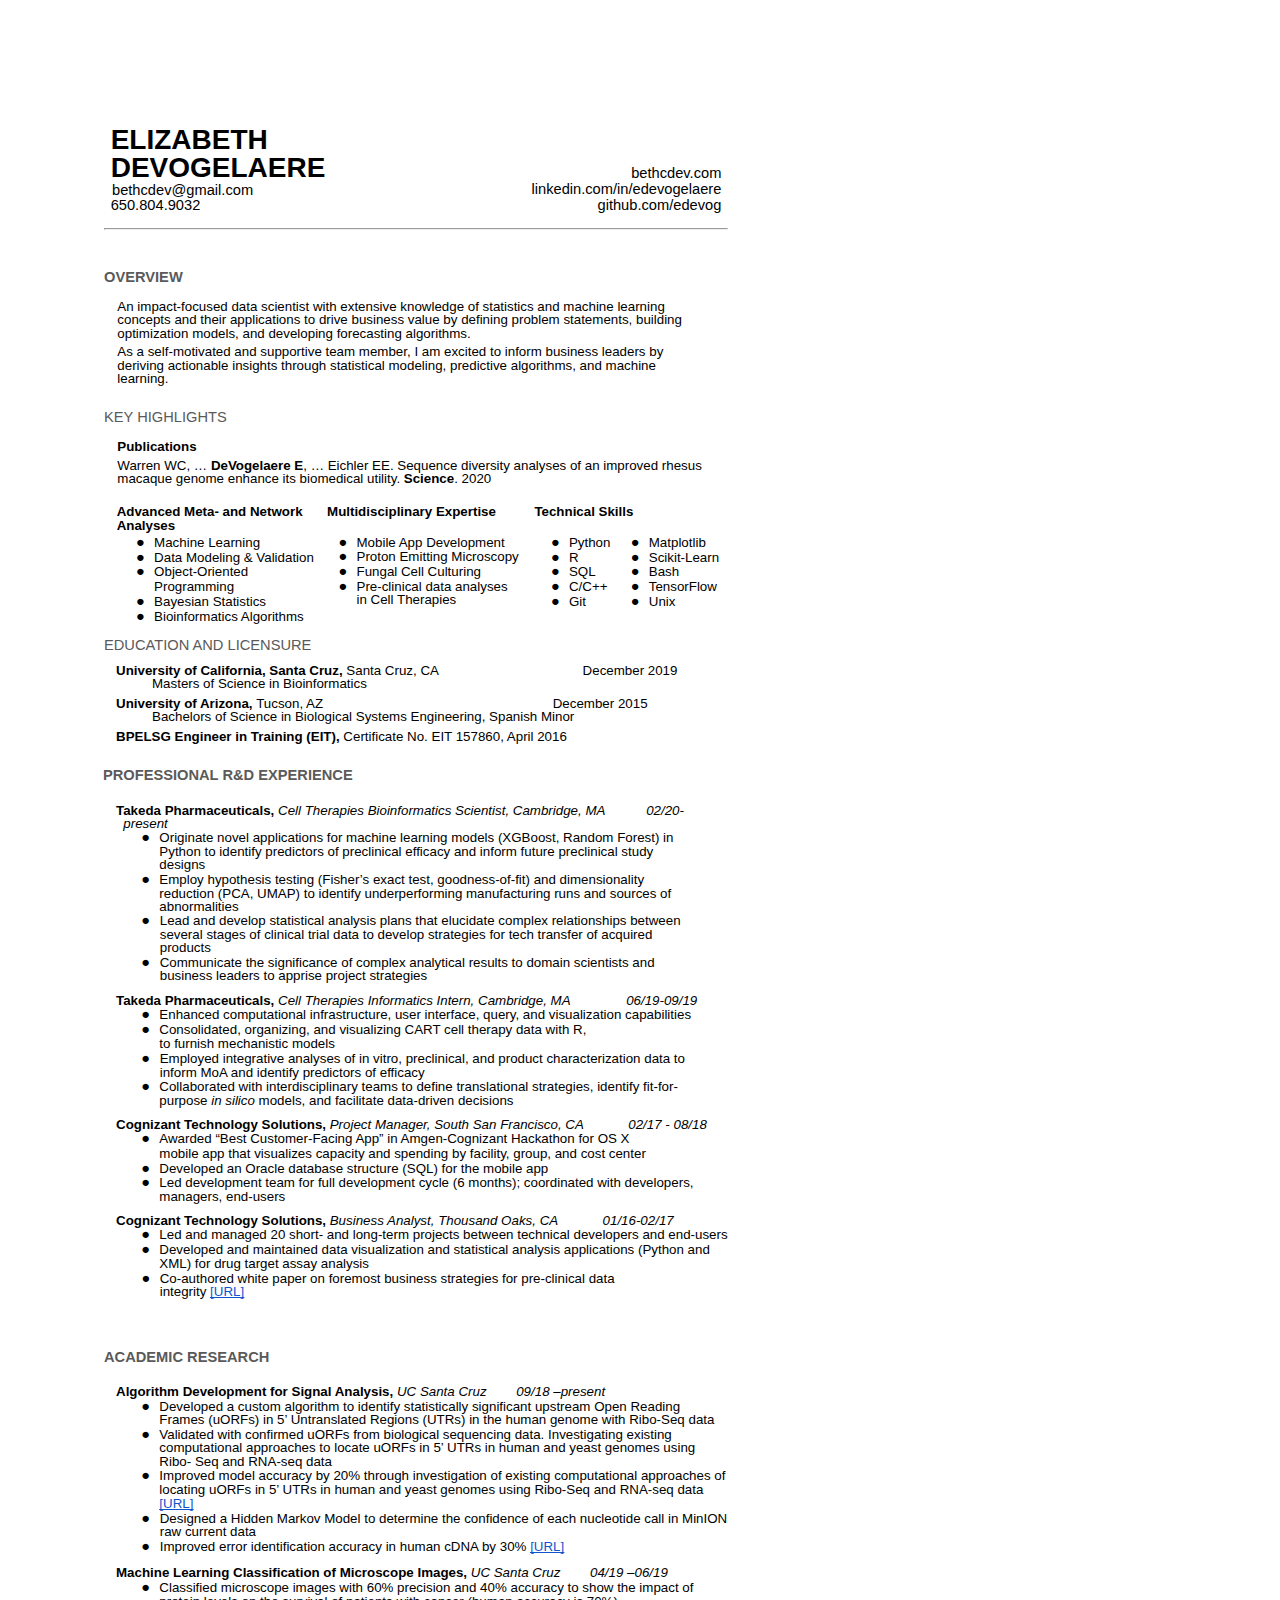
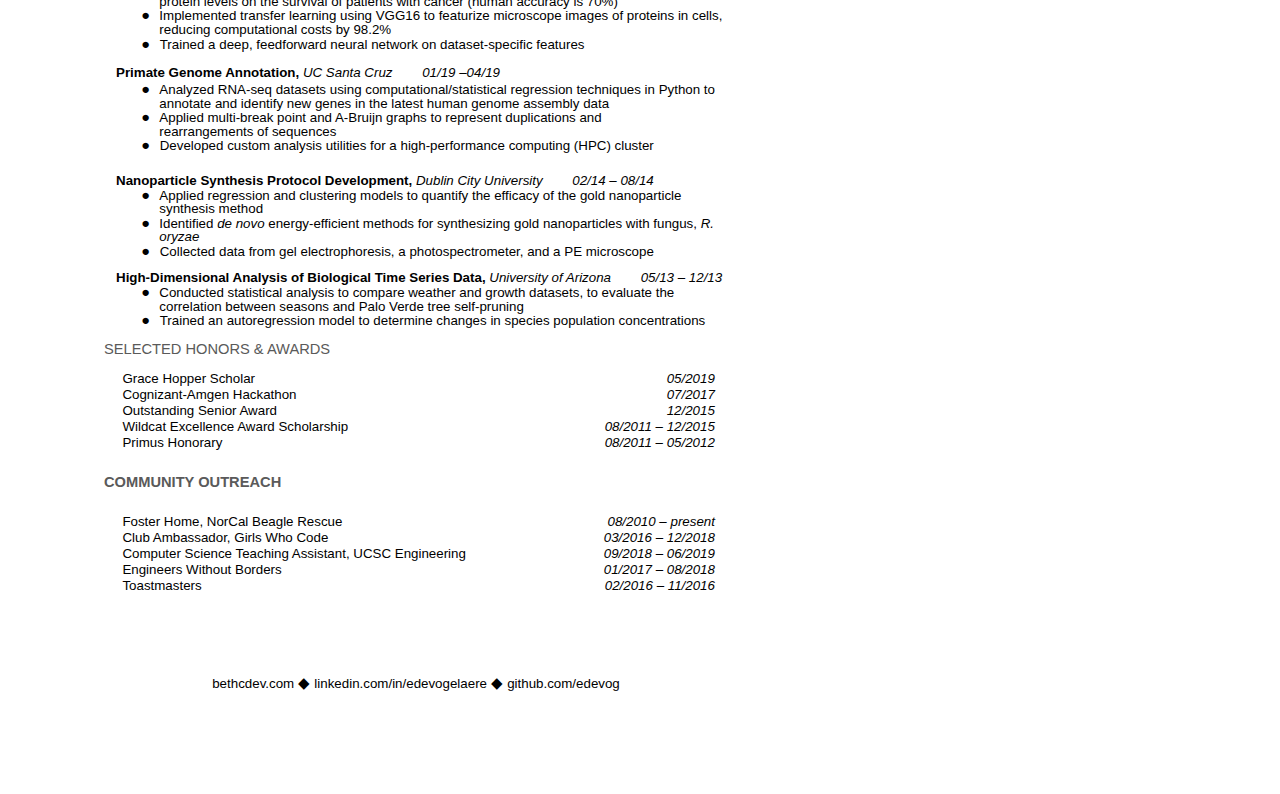
==== commit 85de8901: "minor format changes to resume" ====
--- a/Resume/ElizabethDeVogelaereResume.html
+++ b/Resume/ElizabethDeVogelaereResume.html
@@ -1 +1 @@
-<html><head><meta content="text/html; charset=UTF-8" http-equiv="content-type"><style type="text/css">.lst-kix_list_14-1>li:before{content:"\002022  "}.lst-kix_list_14-3>li:before{content:"\002022  "}ul.lst-kix_list_1-0{list-style-type:none}.lst-kix_list_14-0>li:before{content:"\0025cf  "}.lst-kix_list_14-4>li:before{content:"\002022  "}.lst-kix_list_14-5>li:before{content:"\002022  "}.lst-kix_list_14-7>li:before{content:"\002022  "}.lst-kix_list_14-6>li:before{content:"\002022  "}ul.lst-kix_list_9-3{list-style-type:none}ul.lst-kix_list_9-4{list-style-type:none}ul.lst-kix_list_9-1{list-style-type:none}ul.lst-kix_list_9-2{list-style-type:none}ul.lst-kix_list_9-7{list-style-type:none}ul.lst-kix_list_9-8{list-style-type:none}ul.lst-kix_list_9-5{list-style-type:none}ul.lst-kix_list_9-6{list-style-type:none}ul.lst-kix_list_1-3{list-style-type:none}ul.lst-kix_list_1-4{list-style-type:none}ul.lst-kix_list_1-1{list-style-type:none}ul.lst-kix_list_1-2{list-style-type:none}ul.lst-kix_list_1-7{list-style-type:none}ul.lst-kix_list_9-0{list-style-type:none}ul.lst-kix_list_1-8{list-style-type:none}ul.lst-kix_list_1-5{list-style-type:none}.lst-kix_list_14-2>li:before{content:"\002022  "}ul.lst-kix_list_1-6{list-style-type:none}.lst-kix_sdhklr2pfhnq-3>li:before{content:"\002022  "}.lst-kix_sdhklr2pfhnq-4>li:before{content:"\002022  "}.lst-kix_list_14-8>li:before{content:"\002022  "}.lst-kix_sdhklr2pfhnq-2>li:before{content:"\002022  "}.lst-kix_sdhklr2pfhnq-1>li:before{content:"\002022  "}ul.lst-kix_4d44aphy2z9z-8{list-style-type:none}.lst-kix_sdhklr2pfhnq-0>li:before{content:"\0025cf  "}ul.lst-kix_4d44aphy2z9z-3{list-style-type:none}ul.lst-kix_4d44aphy2z9z-2{list-style-type:none}.lst-kix_list_5-0>li:before{content:"\0025cf  "}ul.lst-kix_4d44aphy2z9z-1{list-style-type:none}ul.lst-kix_4d44aphy2z9z-0{list-style-type:none}ul.lst-kix_4d44aphy2z9z-7{list-style-type:none}ul.lst-kix_4d44aphy2z9z-6{list-style-type:none}ul.lst-kix_4d44aphy2z9z-5{list-style-type:none}ul.lst-kix_4d44aphy2z9z-4{list-style-type:none}.lst-kix_list_5-3>li:before{content:"\002022  "}.lst-kix_list_5-2>li:before{content:"\002022  "}.lst-kix_list_5-1>li:before{content:"\002022  "}.lst-kix_list_5-7>li:before{content:"\002022  "}ul.lst-kix_list_8-4{list-style-type:none}ul.lst-kix_list_8-5{list-style-type:none}.lst-kix_list_5-6>li:before{content:"\002022  "}.lst-kix_list_5-8>li:before{content:"\002022  "}ul.lst-kix_list_8-2{list-style-type:none}ul.lst-kix_list_8-3{list-style-type:none}ul.lst-kix_list_8-8{list-style-type:none}ul.lst-kix_list_8-6{list-style-type:none}ul.lst-kix_list_8-7{list-style-type:none}.lst-kix_list_5-4>li:before{content:"\002022  "}.lst-kix_list_5-5>li:before{content:"\002022  "}ul.lst-kix_list_8-0{list-style-type:none}ul.lst-kix_list_8-1{list-style-type:none}.lst-kix_list_6-1>li:before{content:"\002022  "}.lst-kix_list_6-3>li:before{content:"\002022  "}.lst-kix_list_6-0>li:before{content:"\0025cf  "}.lst-kix_list_6-4>li:before{content:"\002022  "}li.li-bullet-2:before{margin-left:-13.8pt;white-space:nowrap;display:inline-block;min-width:13.8pt}.lst-kix_list_6-2>li:before{content:"\002022  "}.lst-kix_list_6-8>li:before{content:"\002022  "}.lst-kix_list_6-5>li:before{content:"\002022  "}.lst-kix_list_6-7>li:before{content:"\002022  "}.lst-kix_list_6-6>li:before{content:"\002022  "}.lst-kix_nlstv0tqiayi-1>li:before{content:"\002022  "}.lst-kix_list_2-7>li:before{content:"\002022  "}.lst-kix_list_7-4>li:before{content:"\002022  "}.lst-kix_list_7-6>li:before{content:"\002022  "}.lst-kix_nlstv0tqiayi-3>li:before{content:"\002022  "}.lst-kix_list_2-5>li:before{content:"\002022  "}ul.lst-kix_nlstv0tqiayi-0{list-style-type:none}.lst-kix_nlstv0tqiayi-5>li:before{content:"\002022  "}ul.lst-kix_nlstv0tqiayi-2{list-style-type:none}.lst-kix_list_7-2>li:before{content:"\002022  "}ul.lst-kix_nlstv0tqiayi-1{list-style-type:none}ul.lst-kix_list_3-7{list-style-type:none}ul.lst-kix_list_3-8{list-style-type:none}.lst-kix_list_10-1>li:before{content:"\002022  "}.lst-kix_list_13-7>li:before{content:"\002022  "}ul.lst-kix_list_3-1{list-style-type:none}ul.lst-kix_list_3-2{list-style-type:none}.lst-kix_list_7-8>li:before{content:"\002022  "}ul.lst-kix_list_3-0{list-style-type:none}ul.lst-kix_list_3-5{list-style-type:none}ul.lst-kix_list_3-6{list-style-type:none}ul.lst-kix_list_3-3{list-style-type:none}ul.lst-kix_list_3-4{list-style-type:none}.lst-kix_list_10-7>li:before{content:"\002022  "}.lst-kix_list_15-5>li:before{content:"\002022  "}.lst-kix_list_10-5>li:before{content:"\002022  "}li.li-bullet-1:before{margin-left:-13.6pt;white-space:nowrap;display:inline-block;min-width:13.6pt}.lst-kix_list_10-3>li:before{content:"\002022  "}ul.lst-kix_list_11-7{list-style-type:none}ul.lst-kix_list_11-6{list-style-type:none}.lst-kix_list_4-1>li:before{content:"\002022  "}ul.lst-kix_list_11-5{list-style-type:none}ul.lst-kix_list_11-4{list-style-type:none}ul.lst-kix_list_11-3{list-style-type:none}.lst-kix_list_15-7>li:before{content:"\002022  "}ul.lst-kix_list_11-2{list-style-type:none}ul.lst-kix_list_11-1{list-style-type:none}ul.lst-kix_list_11-0{list-style-type:none}.lst-kix_list_9-2>li:before{content:"\002022  "}ul.lst-kix_nlstv0tqiayi-8{list-style-type:none}ul.lst-kix_nlstv0tqiayi-7{list-style-type:none}.lst-kix_list_4-3>li:before{content:"\002022  "}.lst-kix_list_4-5>li:before{content:"\002022  "}ul.lst-kix_nlstv0tqiayi-4{list-style-type:none}ul.lst-kix_nlstv0tqiayi-3{list-style-type:none}ul.lst-kix_nlstv0tqiayi-6{list-style-type:none}ul.lst-kix_list_11-8{list-style-type:none}ul.lst-kix_nlstv0tqiayi-5{list-style-type:none}.lst-kix_list_15-1>li:before{content:"\002022  "}.lst-kix_list_9-0>li:before{content:"\0025cf  "}.lst-kix_list_15-3>li:before{content:"\002022  "}.lst-kix_ssegi0l0n041-7>li:before{content:"\002022  "}.lst-kix_list_9-6>li:before{content:"\002022  "}.lst-kix_ssegi0l0n041-3>li:before{content:"\002022  "}.lst-kix_list_9-4>li:before{content:"\002022  "}.lst-kix_list_11-3>li:before{content:"\002022  "}.lst-kix_sdhklr2pfhnq-5>li:before{content:"\002022  "}.lst-kix_sdhklr2pfhnq-7>li:before{content:"\002022  "}ul.lst-kix_list_2-8{list-style-type:none}.lst-kix_ssegi0l0n041-1>li:before{content:"\002022  "}.lst-kix_list_12-3>li:before{content:"\002022  "}.lst-kix_list_11-5>li:before{content:"\002022  "}.lst-kix_list_12-1>li:before{content:"\002022  "}ul.lst-kix_list_2-2{list-style-type:none}ul.lst-kix_list_2-3{list-style-type:none}ul.lst-kix_list_2-0{list-style-type:none}ul.lst-kix_list_2-1{list-style-type:none}.lst-kix_list_9-8>li:before{content:"\002022  "}ul.lst-kix_list_2-6{list-style-type:none}.lst-kix_list_1-1>li:before{content:"\002022  "}ul.lst-kix_list_2-7{list-style-type:none}.lst-kix_list_11-7>li:before{content:"\002022  "}ul.lst-kix_list_2-4{list-style-type:none}ul.lst-kix_list_2-5{list-style-type:none}ul.lst-kix_list_10-0{list-style-type:none}.lst-kix_list_1-3>li:before{content:"\002022  "}.lst-kix_list_13-3>li:before{content:"\002022  "}ul.lst-kix_list_10-8{list-style-type:none}ul.lst-kix_list_10-7{list-style-type:none}.lst-kix_list_1-7>li:before{content:"\002022  "}ul.lst-kix_list_10-6{list-style-type:none}ul.lst-kix_list_10-5{list-style-type:none}ul.lst-kix_list_10-4{list-style-type:none}ul.lst-kix_list_10-3{list-style-type:none}.lst-kix_list_1-5>li:before{content:"\002022  "}li.li-bullet-4:before{margin-left:-13.8pt;white-space:nowrap;display:inline-block;min-width:13.8pt}ul.lst-kix_list_10-2{list-style-type:none}ul.lst-kix_list_10-1{list-style-type:none}.lst-kix_list_13-5>li:before{content:"\002022  "}.lst-kix_list_12-5>li:before{content:"\002022  "}.lst-kix_list_12-7>li:before{content:"\002022  "}.lst-kix_nlstv0tqiayi-7>li:before{content:"\002022  "}.lst-kix_list_2-1>li:before{content:"\002022  "}.lst-kix_list_2-3>li:before{content:"\002022  "}.lst-kix_ssegi0l0n041-5>li:before{content:"\002022  "}.lst-kix_list_13-1>li:before{content:"\002022  "}ul.lst-kix_sdhklr2pfhnq-3{list-style-type:none}ul.lst-kix_sdhklr2pfhnq-2{list-style-type:none}ul.lst-kix_sdhklr2pfhnq-1{list-style-type:none}ul.lst-kix_sdhklr2pfhnq-0{list-style-type:none}.lst-kix_6dwumxg4w4jr-6>li:before{content:"\0025cf  "}.lst-kix_list_3-0>li:before{content:"\0025cf  "}ul.lst-kix_list_5-7{list-style-type:none}ul.lst-kix_list_5-8{list-style-type:none}.lst-kix_6dwumxg4w4jr-4>li:before{content:"\0025cb  "}.lst-kix_6dwumxg4w4jr-5>li:before{content:"\0025a0  "}.lst-kix_list_3-1>li:before{content:"\002022  "}.lst-kix_list_3-2>li:before{content:"\002022  "}ul.lst-kix_list_5-5{list-style-type:none}ul.lst-kix_list_5-6{list-style-type:none}.lst-kix_list_8-1>li:before{content:"\002022  "}.lst-kix_6dwumxg4w4jr-3>li:before{content:"\0025cf  "}.lst-kix_list_8-2>li:before{content:"\002022  "}.lst-kix_list_3-5>li:before{content:"\002022  "}ul.lst-kix_list_5-0{list-style-type:none}.lst-kix_6dwumxg4w4jr-0>li:before{content:"\0025cf  "}.lst-kix_6dwumxg4w4jr-1>li:before{content:"\0025cb  "}.lst-kix_list_3-4>li:before{content:"\002022  "}ul.lst-kix_list_5-3{list-style-type:none}.lst-kix_list_3-3>li:before{content:"\002022  "}ul.lst-kix_list_5-4{list-style-type:none}.lst-kix_6dwumxg4w4jr-2>li:before{content:"\0025a0  "}ul.lst-kix_list_5-1{list-style-type:none}.lst-kix_list_8-0>li:before{content:"\0025cf  "}ul.lst-kix_list_5-2{list-style-type:none}.lst-kix_list_8-7>li:before{content:"\002022  "}.lst-kix_list_3-8>li:before{content:"\002022  "}.lst-kix_9yejmtuc4vop-5>li:before{content:"\002022  "}.lst-kix_9yejmtuc4vop-7>li:before{content:"\002022  "}.lst-kix_list_8-5>li:before{content:"\002022  "}.lst-kix_list_8-6>li:before{content:"\002022  "}.lst-kix_9yejmtuc4vop-2>li:before{content:"\002022  "}.lst-kix_9yejmtuc4vop-6>li:before{content:"\002022  "}.lst-kix_list_8-3>li:before{content:"\002022  "}ul.lst-kix_list_13-5{list-style-type:none}ul.lst-kix_list_13-4{list-style-type:none}ul.lst-kix_list_13-3{list-style-type:none}.lst-kix_list_3-6>li:before{content:"\002022  "}ul.lst-kix_list_13-2{list-style-type:none}.lst-kix_9yejmtuc4vop-1>li:before{content:"\002022  "}ul.lst-kix_list_13-1{list-style-type:none}.lst-kix_list_3-7>li:before{content:"\002022  "}ul.lst-kix_list_13-0{list-style-type:none}.lst-kix_list_8-4>li:before{content:"\002022  "}.lst-kix_9yejmtuc4vop-0>li:before{content:"\0025cf  "}.lst-kix_9yejmtuc4vop-8>li:before{content:"\002022  "}.lst-kix_list_11-2>li:before{content:"\002022  "}ul.lst-kix_list_13-8{list-style-type:none}.lst-kix_list_11-1>li:before{content:"\002022  "}ul.lst-kix_list_13-7{list-style-type:none}ul.lst-kix_list_13-6{list-style-type:none}.lst-kix_9yejmtuc4vop-3>li:before{content:"\002022  "}.lst-kix_list_11-0>li:before{content:"\0025cf  "}.lst-kix_list_8-8>li:before{content:"\002022  "}.lst-kix_9yejmtuc4vop-4>li:before{content:"\002022  "}.lst-kix_4d44aphy2z9z-4>li:before{content:"\0025cb  "}.lst-kix_4d44aphy2z9z-5>li:before{content:"\0025a0  "}.lst-kix_4d44aphy2z9z-3>li:before{content:"\0025cf  "}.lst-kix_4d44aphy2z9z-7>li:before{content:"\0025cb  "}.lst-kix_list_4-8>li:before{content:"\002022  "}ul.lst-kix_6dwumxg4w4jr-6{list-style-type:none}ul.lst-kix_6dwumxg4w4jr-7{list-style-type:none}.lst-kix_4d44aphy2z9z-0>li:before{content:"\0025cf  "}.lst-kix_4d44aphy2z9z-1>li:before{content:"\0025cb  "}.lst-kix_4d44aphy2z9z-8>li:before{content:"\0025a0  "}.lst-kix_list_4-7>li:before{content:"\002022  "}ul.lst-kix_6dwumxg4w4jr-4{list-style-type:none}ul.lst-kix_6dwumxg4w4jr-5{list-style-type:none}ul.lst-kix_6dwumxg4w4jr-2{list-style-type:none}ul.lst-kix_6dwumxg4w4jr-3{list-style-type:none}.lst-kix_4d44aphy2z9z-2>li:before{content:"\0025a0  "}ul.lst-kix_6dwumxg4w4jr-0{list-style-type:none}ul.lst-kix_6dwumxg4w4jr-1{list-style-type:none}ul.lst-kix_list_4-8{list-style-type:none}ul.lst-kix_list_4-6{list-style-type:none}ul.lst-kix_list_4-7{list-style-type:none}ul.lst-kix_6dwumxg4w4jr-8{list-style-type:none}ul.lst-kix_list_4-0{list-style-type:none}ul.lst-kix_list_4-1{list-style-type:none}ul.lst-kix_list_4-4{list-style-type:none}ul.lst-kix_list_4-5{list-style-type:none}.lst-kix_4d44aphy2z9z-6>li:before{content:"\0025cf  "}ul.lst-kix_list_4-2{list-style-type:none}ul.lst-kix_list_4-3{list-style-type:none}ul.lst-kix_list_12-6{list-style-type:none}ul.lst-kix_list_12-5{list-style-type:none}ul.lst-kix_list_12-4{list-style-type:none}ul.lst-kix_list_12-3{list-style-type:none}ul.lst-kix_list_12-2{list-style-type:none}ul.lst-kix_list_12-1{list-style-type:none}ul.lst-kix_list_12-0{list-style-type:none}ul.lst-kix_sdhklr2pfhnq-8{list-style-type:none}ul.lst-kix_sdhklr2pfhnq-7{list-style-type:none}ul.lst-kix_sdhklr2pfhnq-6{list-style-type:none}.lst-kix_6dwumxg4w4jr-7>li:before{content:"\0025cb  "}ul.lst-kix_list_12-8{list-style-type:none}ul.lst-kix_sdhklr2pfhnq-5{list-style-type:none}ul.lst-kix_list_12-7{list-style-type:none}ul.lst-kix_sdhklr2pfhnq-4{list-style-type:none}.lst-kix_6dwumxg4w4jr-8>li:before{content:"\0025a0  "}.lst-kix_list_7-0>li:before{content:"\0025cf  "}ul.lst-kix_9yejmtuc4vop-5{list-style-type:none}.lst-kix_list_2-6>li:before{content:"\002022  "}ul.lst-kix_9yejmtuc4vop-4{list-style-type:none}.lst-kix_nlstv0tqiayi-0>li:before{content:"\0025cf  "}.lst-kix_nlstv0tqiayi-2>li:before{content:"\002022  "}ul.lst-kix_9yejmtuc4vop-7{list-style-type:none}ul.lst-kix_9yejmtuc4vop-6{list-style-type:none}.lst-kix_list_2-4>li:before{content:"\002022  "}.lst-kix_list_2-8>li:before{content:"\002022  "}ul.lst-kix_9yejmtuc4vop-8{list-style-type:none}.lst-kix_list_7-1>li:before{content:"\002022  "}.lst-kix_list_7-5>li:before{content:"\002022  "}.lst-kix_nlstv0tqiayi-4>li:before{content:"\002022  "}.lst-kix_nlstv0tqiayi-6>li:before{content:"\002022  "}.lst-kix_list_7-3>li:before{content:"\002022  "}ul.lst-kix_list_7-5{list-style-type:none}.lst-kix_list_10-0>li:before{content:"\0025cf  "}ul.lst-kix_list_7-6{list-style-type:none}ul.lst-kix_list_7-3{list-style-type:none}ul.lst-kix_list_7-4{list-style-type:none}.lst-kix_list_13-6>li:before{content:"\002022  "}.lst-kix_list_13-8>li:before{content:"\002022  "}ul.lst-kix_list_7-7{list-style-type:none}ul.lst-kix_list_7-8{list-style-type:none}ul.lst-kix_list_7-1{list-style-type:none}ul.lst-kix_list_7-2{list-style-type:none}ul.lst-kix_list_7-0{list-style-type:none}.lst-kix_list_7-7>li:before{content:"\002022  "}.lst-kix_list_15-4>li:before{content:"\002022  "}.lst-kix_list_15-6>li:before{content:"\002022  "}.lst-kix_list_10-4>li:before{content:"\002022  "}.lst-kix_list_10-8>li:before{content:"\002022  "}.lst-kix_list_4-0>li:before{content:"\0025cf  "}ul.lst-kix_list_15-3{list-style-type:none}ul.lst-kix_list_15-2{list-style-type:none}.lst-kix_list_15-0>li:before{content:"\0025cf  "}ul.lst-kix_list_15-1{list-style-type:none}.lst-kix_list_15-8>li:before{content:"\002022  "}ul.lst-kix_list_15-0{list-style-type:none}li.li-bullet-3:before{margin-left:-13.8pt;white-space:nowrap;display:inline-block;min-width:13.8pt}.lst-kix_list_10-2>li:before{content:"\002022  "}.lst-kix_list_4-4>li:before{content:"\002022  "}ul.lst-kix_list_15-8{list-style-type:none}.lst-kix_list_4-2>li:before{content:"\002022  "}.lst-kix_list_4-6>li:before{content:"\002022  "}ul.lst-kix_list_15-7{list-style-type:none}ul.lst-kix_list_15-6{list-style-type:none}.lst-kix_list_9-3>li:before{content:"\002022  "}ul.lst-kix_list_15-5{list-style-type:none}ul.lst-kix_list_15-4{list-style-type:none}.lst-kix_list_15-2>li:before{content:"\002022  "}.lst-kix_list_10-6>li:before{content:"\002022  "}.lst-kix_list_9-1>li:before{content:"\002022  "}.lst-kix_ssegi0l0n041-8>li:before{content:"\002022  "}.lst-kix_list_9-7>li:before{content:"\002022  "}.lst-kix_list_11-4>li:before{content:"\002022  "}.lst-kix_ssegi0l0n041-2>li:before{content:"\002022  "}.lst-kix_list_12-4>li:before{content:"\002022  "}.lst-kix_list_9-5>li:before{content:"\002022  "}ul.lst-kix_list_6-6{list-style-type:none}.lst-kix_sdhklr2pfhnq-6>li:before{content:"\002022  "}.lst-kix_ssegi0l0n041-0>li:before{content:"\0025cf  "}ul.lst-kix_list_6-7{list-style-type:none}ul.lst-kix_list_6-4{list-style-type:none}ul.lst-kix_list_6-5{list-style-type:none}ul.lst-kix_list_6-8{list-style-type:none}.lst-kix_list_12-2>li:before{content:"\002022  "}.lst-kix_list_11-6>li:before{content:"\002022  "}.lst-kix_list_1-0>li:before{content:"\0025cf  "}ul.lst-kix_list_6-2{list-style-type:none}.lst-kix_list_11-8>li:before{content:"\002022  "}.lst-kix_sdhklr2pfhnq-8>li:before{content:"\002022  "}ul.lst-kix_list_6-3{list-style-type:none}.lst-kix_list_1-2>li:before{content:"\002022  "}ul.lst-kix_list_6-0{list-style-type:none}.lst-kix_list_12-0>li:before{content:"\0025cf  "}ul.lst-kix_list_6-1{list-style-type:none}.lst-kix_list_1-4>li:before{content:"\002022  "}.lst-kix_list_13-0>li:before{content:"\0025cf  "}ul.lst-kix_ssegi0l0n041-0{list-style-type:none}ul.lst-kix_ssegi0l0n041-1{list-style-type:none}ul.lst-kix_ssegi0l0n041-2{list-style-type:none}ul.lst-kix_ssegi0l0n041-3{list-style-type:none}ul.lst-kix_ssegi0l0n041-4{list-style-type:none}ul.lst-kix_list_14-4{list-style-type:none}ul.lst-kix_list_14-3{list-style-type:none}ul.lst-kix_list_14-2{list-style-type:none}.lst-kix_list_13-4>li:before{content:"\002022  "}ul.lst-kix_list_14-1{list-style-type:none}ul.lst-kix_list_14-0{list-style-type:none}.lst-kix_list_1-6>li:before{content:"\002022  "}li.li-bullet-0:before{margin-left:-13.5pt;white-space:nowrap;display:inline-block;min-width:13.5pt}.lst-kix_nlstv0tqiayi-8>li:before{content:"\002022  "}ul.lst-kix_list_14-8{list-style-type:none}ul.lst-kix_list_14-7{list-style-type:none}.lst-kix_list_2-0>li:before{content:"\0025cf  "}.lst-kix_list_12-6>li:before{content:"\002022  "}ul.lst-kix_list_14-6{list-style-type:none}ul.lst-kix_list_14-5{list-style-type:none}.lst-kix_ssegi0l0n041-4>li:before{content:"\002022  "}ul.lst-kix_ssegi0l0n041-5{list-style-type:none}.lst-kix_list_1-8>li:before{content:"\002022  "}.lst-kix_list_2-2>li:before{content:"\002022  "}ul.lst-kix_ssegi0l0n041-6{list-style-type:none}ul.lst-kix_ssegi0l0n041-7{list-style-type:none}.lst-kix_list_13-2>li:before{content:"\002022  "}ul.lst-kix_ssegi0l0n041-8{list-style-type:none}ul.lst-kix_9yejmtuc4vop-1{list-style-type:none}.lst-kix_ssegi0l0n041-6>li:before{content:"\002022  "}ul.lst-kix_9yejmtuc4vop-0{list-style-type:none}.lst-kix_list_12-8>li:before{content:"\002022  "}ul.lst-kix_9yejmtuc4vop-3{list-style-type:none}ul.lst-kix_9yejmtuc4vop-2{list-style-type:none}ol{margin:0;padding:0}table td,table th{padding:0}.c39{border-right-style:solid;padding:5pt 5pt 5pt 5pt;border-bottom-color:#ffffff;border-top-width:0pt;border-right-width:0pt;border-left-color:#ffffff;vertical-align:top;border-right-color:#ffffff;border-left-width:0pt;border-top-style:solid;border-left-style:solid;border-bottom-width:0pt;width:302.5pt;border-top-color:#ffffff;border-bottom-style:solid}.c34{border-right-style:solid;padding:5pt 5pt 5pt 5pt;border-bottom-color:#ffffff;border-top-width:0pt;border-right-width:0pt;border-left-color:#ffffff;vertical-align:top;border-right-color:#ffffff;border-left-width:0pt;border-top-style:solid;border-left-style:solid;border-bottom-width:0pt;width:185pt;border-top-color:#ffffff;border-bottom-style:solid}.c11{border-right-style:solid;border-bottom-color:#000000;border-top-width:0pt;border-right-width:0pt;border-left-color:#000000;vertical-align:top;border-right-color:#000000;border-left-width:0pt;border-top-style:solid;border-left-style:solid;border-bottom-width:0pt;width:187.8pt;border-top-color:#000000;border-bottom-style:solid}.c67{border-right-style:solid;border-bottom-color:#000000;border-top-width:0pt;border-right-width:0pt;border-left-color:#000000;vertical-align:top;border-right-color:#000000;border-left-width:0pt;border-top-style:solid;border-left-style:solid;border-bottom-width:0pt;width:308.6pt;border-top-color:#000000;border-bottom-style:solid}.c79{border-right-style:solid;border-bottom-color:#000000;border-top-width:0pt;border-right-width:0pt;border-left-color:#000000;vertical-align:top;border-right-color:#000000;border-left-width:0pt;border-top-style:solid;border-left-style:solid;border-bottom-width:0pt;width:153.8pt;border-top-color:#000000;border-bottom-style:solid}.c69{border-right-style:solid;border-bottom-color:#000000;border-top-width:0pt;border-right-width:0pt;border-left-color:#000000;vertical-align:top;border-right-color:#000000;border-left-width:0pt;border-top-style:solid;border-left-style:solid;border-bottom-width:0pt;width:155.2pt;border-top-color:#000000;border-bottom-style:solid}.c20{border-right-style:solid;border-bottom-color:#000000;border-top-width:0pt;border-right-width:0pt;border-left-color:#000000;vertical-align:top;border-right-color:#000000;border-left-width:0pt;border-top-style:solid;border-left-style:solid;border-bottom-width:0pt;width:279.7pt;border-top-color:#000000;border-bottom-style:solid}.c45{border-right-style:solid;border-bottom-color:#000000;border-top-width:0pt;border-right-width:0pt;border-left-color:#000000;vertical-align:top;border-right-color:#000000;border-left-width:0pt;border-top-style:solid;border-left-style:solid;border-bottom-width:0pt;width:69.8pt;border-top-color:#000000;border-bottom-style:solid}.c55{border-right-style:solid;border-bottom-color:#000000;border-top-width:0pt;border-right-width:0pt;border-left-color:#000000;vertical-align:top;border-right-color:#000000;border-left-width:0pt;border-top-style:solid;border-left-style:solid;border-bottom-width:0pt;width:151.5pt;border-top-color:#000000;border-bottom-style:solid}.c7{border-right-style:solid;border-bottom-color:#000000;border-top-width:0pt;border-right-width:0pt;border-left-color:#000000;vertical-align:top;border-right-color:#000000;border-left-width:0pt;border-top-style:solid;border-left-style:solid;border-bottom-width:0pt;width:84pt;border-top-color:#000000;border-bottom-style:solid}.c43{border-right-style:solid;border-bottom-color:#000000;border-top-width:0pt;border-right-width:0pt;border-left-color:#000000;vertical-align:top;border-right-color:#000000;border-left-width:0pt;border-top-style:solid;border-left-style:solid;border-bottom-width:0pt;width:159.8pt;border-top-color:#000000;border-bottom-style:solid}.c16{-webkit-text-decoration-skip:none;color:#000000;font-weight:400;text-decoration:underline;vertical-align:baseline;text-decoration-skip-ink:none;font-size:10pt;font-family:"Arial";font-style:normal}.c25{margin-left:36pt;padding-top:7.8pt;text-indent:-27pt;padding-bottom:0pt;line-height:1.0;text-align:left;margin-right:1.5pt}.c38{margin-left:41.5pt;padding-top:2pt;padding-left:-4.5pt;padding-bottom:0pt;line-height:1.0;text-align:left;margin-right:-3pt}.c27{margin-left:41.5pt;padding-top:0.1pt;padding-left:-4.5pt;padding-bottom:0pt;line-height:1.0;text-align:left;margin-right:1.5pt}.c36{margin-left:10pt;padding-top:4pt;padding-bottom:0pt;line-height:1.0;text-align:left;margin-right:13.4pt;height:11pt}.c26{color:#000000;font-weight:400;text-decoration:none;vertical-align:baseline;font-size:6.5pt;font-family:"Arial";font-style:normal}.c3{color:#000000;font-weight:400;text-decoration:none;vertical-align:baseline;font-size:10pt;font-family:"Arial";font-style:normal}.c2{color:#000000;font-weight:400;text-decoration:none;vertical-align:baseline;font-size:10pt;font-family:"Arial";font-style:italic}.c37{color:#000000;font-weight:400;text-decoration:none;vertical-align:baseline;font-size:11pt;font-family:"Arial";font-style:normal}.c21{margin-left:36pt;padding-top:5pt;text-indent:-27pt;padding-bottom:0pt;line-height:1.0;text-align:left;margin-right:1.5pt}.c84{margin-left:19pt;padding-top:4.7pt;text-indent:-10pt;padding-bottom:0pt;line-height:1.0;text-align:left}.c64{font-weight:400;text-decoration:none;vertical-align:baseline;font-size:11pt;font-family:"Arial";font-style:normal}.c88{margin-left:13.5pt;padding-top:8pt;text-indent:-4.5pt;padding-bottom:0pt;line-height:1.0;text-align:left}.c18{color:#ff0000;font-weight:400;text-decoration:none;vertical-align:baseline;font-family:"Arial";font-style:normal}.c59{margin-left:10pt;padding-top:4pt;padding-bottom:0pt;line-height:1.0;text-align:left;margin-right:13.4pt}.c40{margin-left:14.5pt;padding-top:8.1pt;text-indent:-5.5pt;padding-bottom:0pt;line-height:1.0;text-align:left}.c54{margin-left:27.1pt;padding-top:0pt;padding-left:-4.5pt;padding-bottom:0pt;line-height:1.0083333333333333;text-align:left}.c102{margin-left:13.5pt;padding-top:7.9pt;text-indent:-4.5pt;padding-bottom:0pt;line-height:1.0;text-align:left}.c47{margin-left:10pt;padding-top:0.1pt;text-indent:-10pt;padding-bottom:0pt;line-height:1.0;text-align:left}.c12{margin-left:41.5pt;padding-top:0pt;padding-left:-4.5pt;padding-bottom:0pt;line-height:1.0125;text-align:left}.c83{margin-left:10pt;padding-top:10pt;text-indent:-10pt;padding-bottom:0pt;line-height:1.0;text-align:left}.c10{margin-left:19pt;padding-top:9.7pt;text-indent:-10pt;padding-bottom:0pt;line-height:1.0;text-align:left}.c62{margin-left:19pt;padding-top:8pt;text-indent:-10pt;padding-bottom:0pt;line-height:1.0;text-align:left}.c80{margin-left:31.5pt;padding-top:5pt;text-indent:-22.5pt;padding-bottom:0pt;line-height:1.0;text-align:left}.c6{margin-left:32.6pt;padding-top:0pt;padding-left:-4.5pt;padding-bottom:0pt;line-height:1.0166666666666666;text-align:left}.c72{padding-top:0.1pt;padding-bottom:0pt;line-height:1.0;text-align:left;margin-right:14.9pt}.c4{padding-top:0.4pt;padding-bottom:0pt;line-height:1.0;text-align:left;height:11pt}.c23{padding-top:0.3pt;padding-bottom:0pt;line-height:1.0;text-align:left;height:11pt}.c41{color:#000000;text-decoration:none;vertical-align:baseline;font-family:"Arial";font-style:normal}.c50{padding-top:0.1pt;padding-bottom:0pt;line-height:1.0;text-align:left;margin-right:22.8pt}.c101{padding-top:0.1pt;padding-bottom:0pt;line-height:1.0;text-align:right;margin-right:9.9pt}.c42{padding-top:0.1pt;padding-bottom:0pt;line-height:1.0;text-align:right;margin-right:9.8pt}.c22{padding-top:0pt;padding-bottom:0pt;line-height:1.0;text-align:right;margin-right:9.9pt}.c35{padding-top:0pt;padding-bottom:0pt;line-height:1.15;text-align:left;height:11pt}.c28{padding-top:0pt;padding-bottom:0pt;line-height:1.0;text-align:right;margin-right:9.8pt}.c70{text-decoration-skip-ink:none;-webkit-text-decoration-skip:none;color:#1155cc;text-decoration:underline}.c86{border-spacing:0;border-collapse:collapse;margin-right:auto}.c65{padding-top:0pt;padding-bottom:0pt;line-height:1.05;text-align:left}.c76{padding-top:0.7pt;padding-bottom:0pt;line-height:1.05;text-align:left}.c0{padding-top:0pt;padding-bottom:0pt;line-height:1.0;text-align:left}.c78{padding-top:0.1pt;padding-bottom:0pt;line-height:1.0125;text-align:left}.c32{margin-left:13.8pt;border-spacing:0;border-collapse:collapse;margin-right:auto}.c49{padding-top:0.7pt;padding-bottom:0pt;line-height:1.05;text-align:right}.c74{padding-top:0pt;padding-bottom:0pt;line-height:1.0166666666666666;text-align:left}.c92{padding-top:5.7pt;padding-bottom:0pt;line-height:1.0;text-align:left}.c68{padding-top:0pt;padding-bottom:0pt;line-height:1.0125;text-align:left}.c52{padding-top:0.2pt;padding-bottom:0pt;line-height:1.0;text-align:left}.c33{margin-left:5pt;border-spacing:0;border-collapse:collapse;margin-right:auto}.c95{padding-top:0.4pt;padding-bottom:0pt;line-height:1.0;text-align:left}.c82{padding-top:0.1pt;padding-bottom:0pt;line-height:1.0;text-align:left}.c81{padding-top:0pt;padding-bottom:0pt;line-height:1.0208333333333333;text-align:left}.c99{padding-top:0pt;padding-bottom:0pt;line-height:1.0;text-align:center}.c24{background-color:#ffffff;max-width:468pt;padding:72pt 72pt 72pt 72pt}.c51{margin-left:41.5pt;padding-left:-4.5pt;margin-right:52.6pt}.c5{margin-left:41.8pt;padding-left:-4.5pt;margin-right:37.1pt}.c57{margin-left:41.5pt;padding-left:-4.5pt;margin-right:34.5pt}.c31{margin-left:41.5pt;padding-left:-4.5pt;margin-right:1.5pt}.c71{font-weight:700;font-size:21pt}.c29{padding:0;margin:0}.c8{font-size:10pt;font-style:italic}.c19{margin-left:41.8pt;padding-left:-4.2pt}.c66{margin-left:41.5pt;padding-left:-4.5pt}.c15{margin-left:29.2pt;padding-left:-4.5pt}.c30{margin-left:32.6pt;padding-left:-4.5pt}.c60{margin-left:27.1pt;padding-left:-4.5pt}.c53{font-weight:400;font-size:5.5pt}.c77{margin-left:9pt;text-indent:-9.8pt}.c61{font-weight:400;font-size:8.5pt}.c85{margin-left:19.2pt;text-indent:-10.2pt}.c96{font-weight:400;font-size:6pt}.c46{margin-left:37pt;padding-left:-4.5pt}.c1{color:inherit;text-decoration:inherit}.c97{margin-left:10pt;text-indent:-10pt}.c14{font-size:10pt;font-weight:700}.c75{height:24pt}.c13{height:12pt}.c17{font-size:10pt}.c48{margin-left:4.5pt}.c9{color:#5a5a5a}.c100{height:22pt}.c58{margin-left:37pt}.c90{height:60pt}.c94{margin-left:36pt}.c93{margin-right:43.9pt}.c63{margin-left:7.1pt}.c56{margin-right:37.1pt}.c44{height:11pt}.c91{height:0pt}.c89{margin-left:11.1pt}.c87{margin-right:54.1pt}.c98{margin-right:22.1pt}.c73{margin-left:1pt}.title{padding-top:24pt;color:#000000;font-weight:700;font-size:36pt;padding-bottom:6pt;font-family:"Arial";line-height:1.0;page-break-after:avoid;text-align:left}.subtitle{padding-top:18pt;color:#666666;font-size:24pt;padding-bottom:4pt;font-family:"Georgia";line-height:1.0;page-break-after:avoid;font-style:italic;text-align:left}li{color:#000000;font-size:11pt;font-family:"Arial"}p{margin:0;color:#000000;font-size:11pt;font-family:"Arial"}h1{padding-top:0pt;color:#000000;font-size:11pt;padding-bottom:0pt;font-family:"Arial";line-height:1.0;text-align:left}h2{padding-top:18pt;color:#000000;font-weight:700;font-size:18pt;padding-bottom:4pt;font-family:"Arial";line-height:1.0;page-break-after:avoid;text-align:left}h3{padding-top:14pt;color:#000000;font-weight:700;font-size:14pt;padding-bottom:4pt;font-family:"Arial";line-height:1.0;page-break-after:avoid;text-align:left}h4{padding-top:12pt;color:#000000;font-weight:700;font-size:12pt;padding-bottom:2pt;font-family:"Arial";line-height:1.0;page-break-after:avoid;text-align:left}h5{padding-top:11pt;color:#000000;font-weight:700;font-size:11pt;padding-bottom:2pt;font-family:"Arial";line-height:1.0;page-break-after:avoid;text-align:left}h6{padding-top:10pt;color:#000000;font-weight:700;font-size:10pt;padding-bottom:2pt;font-family:"Arial";line-height:1.0;page-break-after:avoid;text-align:left}</style></head><body class="c24"><div><p class="c0 c44"><span class="c3"></span></p><a id="t.6aefbac47854dda898f4ef2a0ab7b83262444917"></a><a id="t.3"></a><table class="c86"><tbody><tr class="c91"><td class="c39" colspan="1" rowspan="1"><p class="c95"><span class="c41 c71">ELIZABETH DEVOGELAERE</span></p><p class="c73 c76"><span><a class="c1" href="mailto:bethcdev@gmail.com">bethcdev@gmail.com</a></span></p><p class="c65"><span>650.804.9032</span></p></td><td class="c34" colspan="1" rowspan="1"><p class="c49"><span><a class="c1" href="https://www.google.com/url?q=http://www.bethcdev.com/&amp;sa=D&amp;source=editors&amp;ust=1618094027251000&amp;usg=AOvVaw1rTpmems-locn8u9KH3lpG">bethcdev.com</a></span></p><p class="c49 c73"><span><a class="c1" href="https://www.google.com/url?q=https://www.linkedin.com/in/edevogelaere&amp;sa=D&amp;source=editors&amp;ust=1618094027251000&amp;usg=AOvVaw2-Ix_o3vtLSYf8aU-tqY1U">linkedin.com/in/edevogelaere</a></span></p><p class="c49 c73"><span><a class="c1" href="https://www.google.com/url?q=https://github.com/edevog&amp;sa=D&amp;source=editors&amp;ust=1618094027252000&amp;usg=AOvVaw0LKhKU-zidEL14OjudKKiD">github.com/edevog</a></span></p></td></tr></tbody></table><hr><p class="c0 c44"><span class="c3"></span></p></div><h1 class="c92"><span class="c9">O</span><span class="c9">VERVIEW</span></h1><a id="id.gjdgxs"></a><p class="c59"><span class="c3">An impact-focused data scientist with extensive knowledge of statistics and machine learning concepts </span><span class="c17">and their applications to </span><span class="c3">driv</span><span class="c17">e</span><span class="c3">&nbsp;business value by defining problem statements, building optimization models, and developing forecasting algorithms. </span></p><a id="id.30j0zll"></a><p class="c59"><span class="c3">As a self-motivated and supportive team member, I am excited to inform business leaders by deriving actionable insights through statistical modeling, predictive algorithms, and machine learning.</span></p><p class="c44 c52"><span class="c41 c61"></span></p><h1 class="c47"><span class="c9 c64">KEY HIGHLIGHTS</span></h1><p class="c59"><span class="c41 c14">Publications</span></p><p class="c59"><span class="c17">Warren WC, &hellip; </span><span class="c14">DeVogelaere E</span><span class="c17">, &hellip; Eichler EE. Sequence diversity analyses of an improved rhesus macaque genome enhance its biomedical utility. </span><span class="c14">Science</span><span class="c3">. 2020</span></p><p class="c36"><span class="c41 c96"></span></p><a id="t.2b7b4b404cbfa4dfff16479615af75b246a94a6e"></a><a id="t.0"></a><table class="c33"><tbody><tr class="c100"><td class="c69" colspan="1" rowspan="1"><p class="c0 c48"><span class="c41 c14">Advanced Meta- and Network</span></p><p class="c0 c48"><span class="c41 c14">Analyses</span></p></td><td class="c55" colspan="1" rowspan="1"><p class="c0 c63"><span class="c41 c14">Multidisciplinary Expertise</span></p></td><td class="c79" colspan="2" rowspan="1"><p class="c0 c89"><span class="c14 c41">Technical Skills</span></p></td></tr><tr class="c90"><td class="c69" colspan="1" rowspan="1"><ul class="c29 lst-kix_list_14-0 start"><li class="c6 li-bullet-0"><span class="c3">Machine Learning</span></li><li class="c6 li-bullet-0"><span class="c3">Data Modeling &amp; Validation</span></li><li class="c6 li-bullet-0"><span class="c17">Object-Oriented </span><span class="c3">Programming</span></li><li class="c0 c30 li-bullet-0"><span class="c3">Bayesian Statistics </span></li><li class="c68 c30 li-bullet-0"><span class="c17">Bioinformatics Algorithms</span></li></ul></td><td class="c55" colspan="1" rowspan="1"><ul class="c29 lst-kix_list_15-0 start"><li class="c0 c15 li-bullet-0" id="h.1fob9te"><span class="c3">Mobile App Development</span></li><li class="c0 c15 li-bullet-0"><span class="c3">Proton Emitting Microscopy</span></li><li class="c0 c15 li-bullet-0"><span class="c3">Fungal Cell Culturing</span></li><li class="c0 c15 li-bullet-0"><span class="c3">Pre-clinical data analyses in Cell Therapies</span></li></ul></td><td class="c45" colspan="1" rowspan="1"><ul class="c29 lst-kix_list_13-0 start"><li class="c46 c74 li-bullet-0"><span class="c3">Python</span></li><li class="c0 c46 li-bullet-0"><span class="c3">R</span></li><li class="c0 c46 li-bullet-0"><span class="c3">SQL</span></li><li class="c46 c68 li-bullet-0"><span class="c17">C</span><span class="c3">/C++</span></li><li class="c0 c46 li-bullet-0"><span class="c3">Git</span></li></ul></td><td class="c7" colspan="1" rowspan="1"><ul class="c29 lst-kix_list_12-0 start"><li class="c74 c60 li-bullet-0"><span class="c3">Matplotlib</span></li><li class="c54 li-bullet-0"><span class="c3">Scikit-Learn</span></li><li class="c54 li-bullet-0"><span class="c3">Bash</span></li><li class="c68 c60 li-bullet-0"><span class="c3">TensorFlow</span></li><li class="c0 c60 li-bullet-0"><span class="c3">Unix</span></li></ul></td></tr></tbody></table><p class="c0 c44"><span class="c3"></span></p><p class="c0"><span class="c9">EDUCATION AND LICENSURE</span></p><p class="c25"><span class="c14">University of California, Santa Cruz, </span><span class="c3">Santa Cruz, CA &nbsp;&nbsp;&nbsp;&nbsp;&nbsp;&nbsp;&nbsp;&nbsp;&nbsp;&nbsp;&nbsp;&nbsp;&nbsp;&nbsp;&nbsp;&nbsp;&nbsp;&nbsp;&nbsp;&nbsp;&nbsp;&nbsp;&nbsp;&nbsp;&nbsp;&nbsp;&nbsp;&nbsp;&nbsp;&nbsp;&nbsp;&nbsp;&nbsp; &nbsp; &nbsp; December 2019</span></p><p class="c0 c94"><span class="c3">Masters of Science in Bioinformatics</span></p><p class="c21"><span class="c14">University of Arizona, </span><span class="c17">Tucson, AZ&nbsp;&nbsp;&nbsp;&nbsp;&nbsp;&nbsp;&nbsp;&nbsp;&nbsp;&nbsp;&nbsp;&nbsp;&nbsp;&nbsp;&nbsp;&nbsp;&nbsp;&nbsp;&nbsp;&nbsp;&nbsp;&nbsp;&nbsp;&nbsp;&nbsp;&nbsp;&nbsp;&nbsp;&nbsp;&nbsp;&nbsp;&nbsp;&nbsp;&nbsp;&nbsp;&nbsp;&nbsp;&nbsp;&nbsp;&nbsp;&nbsp;&nbsp;&nbsp;&nbsp;&nbsp;&nbsp;&nbsp;&nbsp;&nbsp;&nbsp;&nbsp;&nbsp;&nbsp;&nbsp;&nbsp;&nbsp; &nbsp; &nbsp; &nbsp;December 2015<br></span><span class="c3">Bachelors of Science in Biological</span><span class="c17">&nbsp;</span><span class="c3">Systems Engineering, Spanish Minor</span></p><p class="c80"><span class="c14">BPELSG Engineer in Training (EIT), </span><span class="c3">Certificate No. EIT 157860, April 2016</span></p><p class="c23"><span class="c41 c61"></span></p><h1 class="c0 c77"><span class="c9">PROFESSIONAL R&amp;D EXPERIENCE</span></h1><a id="kix.vc5f3q3rsedg"></a><p class="c40"><span class="c14">Takeda Pharmaceuticals, </span><span class="c2">Cell Therapies Bioinformatics Scientist, Cambridge, MA&nbsp;&nbsp;&nbsp;&nbsp;&nbsp;&nbsp;&nbsp;&nbsp; &nbsp; 02/20-present</span></p><ul class="c29 lst-kix_list_11-0 start"><li class="c50 c66 li-bullet-1"><span class="c3">Originate novel applications for machine learning models (XGBoost, Random Forest) in Python to identify predictors of preclinical efficacy and inform future preclinical study designs</span></li><li class="c50 c66 li-bullet-1"><span class="c3">Employ hypothesis testing (Fisher&rsquo;s exact test, goodness-of-fit) and dimensionality reduction (PCA, UMAP) to identify underperforming manufacturing runs and sources of abnormalities</span></li><li class="c50 c19 li-bullet-2"><span class="c3">Lead and develop statistical analysis plans that elucidate complex relationships between several stages of clinical trial data to develop strategies for tech transfer of acquired products</span></li><li class="c19 c50 li-bullet-2"><span class="c17">Communicate the significance of complex analytical results to domain scientists and business leaders to apprise project strategies</span></li></ul><a id="id.3znysh7"></a><p class="c40"><span class="c14">Takeda Pharmaceuticals, </span><span class="c2">Cell Therapies Informatics Intern, Cambridge, MA&nbsp;&nbsp;&nbsp;&nbsp;&nbsp;&nbsp;&nbsp;&nbsp; &nbsp; &nbsp; &nbsp; 06/19-09/19</span></p><a id="id.2et92p0"></a><ul class="c29 lst-kix_list_11-0"><li class="c12 li-bullet-1"><span class="c3">Enhanc</span><span class="c17">ed</span><span class="c3">&nbsp;computational infrastructure, user interface, query, and visualization capabilities</span></li></ul><a id="id.tyjcwt"></a><ul class="c29 lst-kix_list_11-0"><li class="c0 c66 c93 li-bullet-1"><span class="c3">Consolidat</span><span class="c17">ed</span><span class="c3">, organizing, and visualizing CART cell therapy data </span><span class="c17">with</span><span class="c3">&nbsp;R, </span><span class="c17">to</span><span class="c3">&nbsp;</span><span class="c17">furnish</span><span class="c3">&nbsp;mechanistic models</span></li><li class="c50 c19 li-bullet-3"><span class="c3">Employed integrative analyses of in vitro, preclinical, and product characterization data to inform MoA and identify predictors of efficacy</span></li><li class="c50 c66 li-bullet-1"><span class="c17">Collaborated with interdisciplinary teams to define translational strategies, identify fit-for-purpose </span><span class="c8">in silico</span><span class="c3">&nbsp;models, and facilitate data-driven decisions</span></li></ul><a id="id.2s8eyo1"></a><a id="id.4d34og8"></a><p class="c88"><span class="c14">Cognizant Technology Solutions, </span><span class="c2">Project Manager, South San Francisco, CA&nbsp;&nbsp;&nbsp;&nbsp;&nbsp;&nbsp;&nbsp;&nbsp; &nbsp; &nbsp;02/17 - 08/18</span></p><ul class="c29 lst-kix_list_11-0"><li class="c0 c51 li-bullet-1"><span class="c3">Awarded &ldquo;Best Customer-Facing App&rdquo; in Amgen-Cognizant Hackathon for </span><span class="c17">OS X </span><span class="c3">mobile app that visualizes capacity and spending by facility, group, and cost center</span></li><li class="c0 c66 li-bullet-1"><span class="c3">Developed an Oracle database structure (SQL) for the mobile app</span></li><li class="c0 c66 c98 li-bullet-1"><span class="c3">Led development team for full development cycle (</span><span class="c17">6</span><span class="c3">&nbsp;months); coordinated with developers, managers, end-users</span></li></ul><p class="c102"><span class="c14">Cognizant Technology Solutions, </span><span class="c2">Business Analyst, Thousand Oaks, CA&nbsp;&nbsp;&nbsp;&nbsp;&nbsp;&nbsp;&nbsp;&nbsp; &nbsp; &nbsp;01/16-02/17</span></p><ul class="c29 lst-kix_list_11-0"><li class="c12 li-bullet-1"><span class="c3">Led and managed 20 short- and long-term projects between technical developers and end-users</span></li></ul><a id="id.17dp8vu"></a><ul class="c29 lst-kix_list_11-0"><li class="c66 c81 li-bullet-1"><span class="c3">Developed and maintained data visualization and statistical analysis applications (Python and XML) for drug target assay analysis</span></li></ul><a id="id.3rdcrjn"></a><ul class="c29 lst-kix_list_11-0"><li class="c0 c5 li-bullet-1"><span class="c3">Co-authored white paper on foremost business strategies for pre-clinical data integrity</span><span class="c17">&nbsp;</span><span class="c70 c17"><a class="c1" href="https://www.google.com/url?q=https://www.cognizant.com/whitepapers/the-promise-of-next-generation-animal-management-%2520systems-codex2878.pdf&amp;sa=D&amp;source=editors&amp;ust=1618094027240000&amp;usg=AOvVaw2g_3VjtZInJ6UYbrjZ4fVA">[URL]</a></span></li></ul><h1 class="c0 c75"><span class="c64 c9"></span></h1><h1 class="c0"><span class="c9">ACADEMIC RESEARCH</span></h1><p class="c62"><span class="c14">Algorithm Development for Signal Analysis, </span><span class="c2">UC Santa Cruz&nbsp;&nbsp;&nbsp;&nbsp;&nbsp;&nbsp;&nbsp;&nbsp;09/18 &ndash;present</span></p><ul class="c29 lst-kix_list_11-0"><li class="c27 li-bullet-1"><span class="c3">Developed a custom algorithm to identify statistically significant upstream Open Reading Frames (uORFs) in 5&rsquo; Untranslated Regions (UTRs) in the human genome with Ribo-Seq data</span></li><li class="c0 c31 li-bullet-1"><span class="c3">Validated with confirmed uORFs from biological sequencing data. Investigating existing computational approaches to locate uORFs in 5&rsquo; UTRs in human and yeast genomes using Ribo- Seq and RNA-seq data</span></li><li class="c0 c31 li-bullet-1"><span class="c17">Improved model accuracy by 20% through investigation of existing computational approaches of locating uORFs in 5&rsquo; UTRs in human and yeast genomes using Ribo-Seq and RNA-seq data </span><span class="c70 c17"><a class="c1" href="https://www.google.com/url?q=https://github.com/edevog/uORFs_in_5-UTRs&amp;sa=D&amp;source=editors&amp;ust=1618094027242000&amp;usg=AOvVaw23gBRwQkDlOBpTeHmn0hqy">[URL]</a></span></li><li class="c0 c19 li-bullet-4"><span class="c3">Designed a Hidden Markov Model to determine the confidence of each nucleotide call in MinION raw current data</span></li><li class="c0 c19 li-bullet-4"><span class="c17">Improved error identification accuracy in human cDNA by 30% </span><span class="c17 c70"><a class="c1" href="https://www.google.com/url?q=https://github.com/edfevog/identify-SNPS-in-Nanopore&amp;sa=D&amp;source=editors&amp;ust=1618094027242000&amp;usg=AOvVaw3SO5K5qJaC-oqQ2j8cf6m2">[URL]</a></span></li></ul><p class="c10"><span class="c14">Machine Learning Classification of Microscope Images, </span><span class="c2">UC Santa Cruz&nbsp;&nbsp;&nbsp;&nbsp;&nbsp;&nbsp;&nbsp;&nbsp;04/19 &ndash;06/19</span></p><ul class="c29 lst-kix_list_11-0"><li class="c66 c78 li-bullet-1"><span class="c3">Classified microscope images with 60% precision and 40% accuracy to show the impact of protein levels on the survival of patients with cancer (human accuracy is 70%)</span></li><li class="c78 c66 li-bullet-1"><span class="c3">Implemented transfer learning using VGG16 to featurize microscope images of proteins in cells, reducing computational costs by 98.2%</span></li><li class="c0 c19 c87 li-bullet-4"><span class="c3">Trained a deep, feedforward neural network on dataset-specific features</span></li></ul><p class="c82 c44"><span class="c41 c61"></span></p><p class="c0 c85"><span class="c14">Primate Genome Annotation, </span><span class="c8">UC Santa Cruz</span><span class="c17">&nbsp;&nbsp;&nbsp;&nbsp;&nbsp;&nbsp;&nbsp;&nbsp;</span><span class="c2">01/19 &ndash;04/19</span></p><ul class="c29 lst-kix_list_11-0"><li class="c38 li-bullet-1"><span class="c3">Analyzed RNA-seq datasets using computational/statistical regression techniques in Python to annotate and identify new genes in the latest human genome assembly data</span></li><li class="c0 c57 li-bullet-1"><span class="c3">Applied multi-break point and A-Bruijn graphs to represent duplications and rearrangements of sequences</span></li><li class="c19 c82 li-bullet-4"><span class="c3">Developed custom analysis utilities for a high-performance computing (HPC) cluster</span></li></ul><p class="c4"><span class="c41 c53"></span></p><p class="c84"><span class="c14">Nanoparticle Synthesis Protocol Development, </span><span class="c2">Dublin City University&nbsp;&nbsp;&nbsp;&nbsp;&nbsp;&nbsp;&nbsp;&nbsp;02/14 &ndash; 08/14</span></p><ul class="c29 lst-kix_list_11-0"><li class="c27 li-bullet-1"><span class="c3">Applied regression and clustering models to quantify the efficacy of the gold nanoparticle synthesis method</span></li><li class="c0 c66 li-bullet-1"><span class="c17">Identified </span><span class="c8">de novo </span><span class="c17">energy-efficient methods for synthesizing gold nanoparticles with fungus, </span><span class="c2">R. oryzae</span></li><li class="c0 c19 li-bullet-4"><span class="c3">Collected data from gel electrophoresis, a photospectrometer, and a PE microscope</span></li></ul><p class="c10"><span class="c14">High-Dimensional Analysis of Biological Time Series Data, </span><span class="c2">University of Arizona&nbsp;&nbsp;&nbsp;&nbsp;&nbsp;&nbsp;&nbsp;&nbsp;05/13 &ndash; 12/13</span></p><ul class="c29 lst-kix_list_11-0"><li class="c66 c72 li-bullet-1"><span class="c3">Conducted statistical analysis to compare weather and growth datasets, to evaluate the correlation between seasons and Palo Verde tree self-pruning</span></li><li class="c0 c19 li-bullet-4"><span class="c3">Trained an autoregression model to determine changes in species population concentrations</span></li></ul><p class="c0 c44 c58"><span class="c3"></span></p><p class="c0 c97"><span class="c9">SELECTED HONORS &amp; AWARDS</span></p><p class="c4"><span class="c26"></span></p><a id="t.7a3a68504cd810321b516b4b6d3bbc69b9ba1ef6"></a><a id="t.1"></a><table class="c32"><tbody><tr class="c13"><td class="c20" colspan="1" rowspan="1"><p class="c0"><span class="c3">Grace Hopper Scholar</span></p></td><td class="c11" colspan="1" rowspan="1"><p class="c22"><span class="c2">05/2019</span></p></td></tr><tr class="c13"><td class="c20" colspan="1" rowspan="1"><p class="c0"><span class="c3">Cognizant-Amgen Hackathon</span></p></td><td class="c11" colspan="1" rowspan="1"><p class="c22"><span class="c2">07/2017</span></p></td></tr><tr class="c13"><td class="c20" colspan="1" rowspan="1"><p class="c0"><span class="c3">Outstanding Senior Award</span></p></td><td class="c11" colspan="1" rowspan="1"><p class="c101"><span class="c2">12/2015</span></p></td></tr><tr class="c13"><td class="c20" colspan="1" rowspan="1"><p class="c0"><span class="c3">Wildcat Excellence Award Scholarship</span></p></td><td class="c11" colspan="1" rowspan="1"><p class="c22"><span class="c2">08/2011 &ndash; 12/2015</span></p></td></tr><tr class="c13"><td class="c20" colspan="1" rowspan="1"><p class="c0"><span class="c3">Primus Honorary</span></p></td><td class="c11" colspan="1" rowspan="1"><p class="c22"><span class="c2">08/2011 &ndash; 05/2012</span></p></td></tr></tbody></table><h1 class="c83" id="h.ui5ah616zn81"><span class="c9">COMMUNITY OUTREACH</span></h1><p class="c4"><span class="c26"></span></p><a id="t.0d312d30856a076d5e421115e0a8429331014869"></a><a id="t.2"></a><table class="c32"><tbody><tr class="c13"><td class="c67" colspan="1" rowspan="1"><p class="c0"><span class="c3">Foster Home, NorCal Beagle Rescue</span></p></td><td class="c43" colspan="1" rowspan="1"><p class="c28"><span class="c2">08/2010 &ndash; present</span></p></td></tr><tr class="c13"><td class="c67" colspan="1" rowspan="1"><p class="c0"><span class="c3">Club Ambassador, Girls Who Code</span></p></td><td class="c43" colspan="1" rowspan="1"><p class="c42"><span class="c2">03/2016 &ndash; 12/2018</span></p></td></tr><tr class="c13"><td class="c67" colspan="1" rowspan="1"><p class="c0"><span class="c3">Computer Science Teaching Assistant, UCSC Engineering</span></p></td><td class="c43" colspan="1" rowspan="1"><p class="c28"><span class="c2">09/2018 &ndash; 06/2019</span></p></td></tr><tr class="c13"><td class="c67" colspan="1" rowspan="1"><p class="c0"><span class="c3">Engineers Without Borders</span></p></td><td class="c43" colspan="1" rowspan="1"><p class="c28"><span class="c2">01/2017 &ndash; 08/2018</span></p></td></tr><tr class="c13"><td class="c67" colspan="1" rowspan="1"><p class="c0"><span class="c3">Toastmasters</span></p></td><td class="c43" colspan="1" rowspan="1"><p class="c28"><span class="c2">02/2016 &ndash; 11/2016</span></p></td></tr></tbody></table><p class="c0 c44 c56"><span class="c16"></span></p><h1 class="c0 c75"><span class="c64 c9"></span></h1><p class="c0 c44"><span class="c37"></span></p><div><p class="c99"><span class="c17"><a class="c1" href="https://www.google.com/url?q=http://www.bethcdev.com/&amp;sa=D&amp;source=editors&amp;ust=1618094027252000&amp;usg=AOvVaw3vhaAQcXXaAoGf33qfmvMM">bethcdev.com</a></span><span>&nbsp;&#9670;</span><span>&nbsp;</span><span class="c17"><a class="c1" href="https://www.google.com/url?q=https://www.linkedin.com/in/edevogelaere&amp;sa=D&amp;source=editors&amp;ust=1618094027252000&amp;usg=AOvVaw0jDcfDAe-RQYm5WYeDslcu">linkedin.com/in/edevogelaere</a></span><span>&nbsp;&#9670;</span><span>&nbsp;</span><span class="c17"><a class="c1" href="https://www.google.com/url?q=https://github.com/edevog&amp;sa=D&amp;source=editors&amp;ust=1618094027252000&amp;usg=AOvVaw0LKhKU-zidEL14OjudKKiD">github.com/edevog</a></span></p></div></body></html>+<html><head><meta content="text/html; charset=UTF-8" http-equiv="content-type"><style type="text/css">.lst-kix_list_14-1>li:before{content:"\002022  "}.lst-kix_list_14-3>li:before{content:"\002022  "}ul.lst-kix_list_1-0{list-style-type:none}.lst-kix_list_14-0>li:before{content:"\0025cf  "}.lst-kix_list_14-4>li:before{content:"\002022  "}.lst-kix_list_14-5>li:before{content:"\002022  "}.lst-kix_list_14-7>li:before{content:"\002022  "}.lst-kix_list_14-6>li:before{content:"\002022  "}ul.lst-kix_list_9-3{list-style-type:none}ul.lst-kix_list_9-4{list-style-type:none}ul.lst-kix_list_9-1{list-style-type:none}ul.lst-kix_list_9-2{list-style-type:none}ul.lst-kix_list_9-7{list-style-type:none}ul.lst-kix_list_9-8{list-style-type:none}ul.lst-kix_list_9-5{list-style-type:none}ul.lst-kix_list_9-6{list-style-type:none}ul.lst-kix_list_1-3{list-style-type:none}ul.lst-kix_list_1-4{list-style-type:none}ul.lst-kix_list_1-1{list-style-type:none}ul.lst-kix_list_1-2{list-style-type:none}ul.lst-kix_list_1-7{list-style-type:none}ul.lst-kix_list_9-0{list-style-type:none}ul.lst-kix_list_1-8{list-style-type:none}ul.lst-kix_list_1-5{list-style-type:none}.lst-kix_list_14-2>li:before{content:"\002022  "}ul.lst-kix_list_1-6{list-style-type:none}.lst-kix_sdhklr2pfhnq-3>li:before{content:"\002022  "}.lst-kix_sdhklr2pfhnq-4>li:before{content:"\002022  "}.lst-kix_list_14-8>li:before{content:"\002022  "}.lst-kix_sdhklr2pfhnq-2>li:before{content:"\002022  "}.lst-kix_sdhklr2pfhnq-1>li:before{content:"\002022  "}ul.lst-kix_4d44aphy2z9z-8{list-style-type:none}.lst-kix_sdhklr2pfhnq-0>li:before{content:"\0025cf  "}ul.lst-kix_4d44aphy2z9z-3{list-style-type:none}ul.lst-kix_4d44aphy2z9z-2{list-style-type:none}.lst-kix_list_5-0>li:before{content:"\0025cf  "}ul.lst-kix_4d44aphy2z9z-1{list-style-type:none}ul.lst-kix_4d44aphy2z9z-0{list-style-type:none}ul.lst-kix_4d44aphy2z9z-7{list-style-type:none}ul.lst-kix_4d44aphy2z9z-6{list-style-type:none}ul.lst-kix_4d44aphy2z9z-5{list-style-type:none}ul.lst-kix_4d44aphy2z9z-4{list-style-type:none}.lst-kix_list_5-3>li:before{content:"\002022  "}.lst-kix_list_5-2>li:before{content:"\002022  "}.lst-kix_list_5-1>li:before{content:"\002022  "}.lst-kix_list_5-7>li:before{content:"\002022  "}ul.lst-kix_list_8-4{list-style-type:none}ul.lst-kix_list_8-5{list-style-type:none}.lst-kix_list_5-6>li:before{content:"\002022  "}.lst-kix_list_5-8>li:before{content:"\002022  "}ul.lst-kix_list_8-2{list-style-type:none}ul.lst-kix_list_8-3{list-style-type:none}ul.lst-kix_list_8-8{list-style-type:none}ul.lst-kix_list_8-6{list-style-type:none}ul.lst-kix_list_8-7{list-style-type:none}.lst-kix_list_5-4>li:before{content:"\002022  "}.lst-kix_list_5-5>li:before{content:"\002022  "}ul.lst-kix_list_8-0{list-style-type:none}ul.lst-kix_list_8-1{list-style-type:none}.lst-kix_list_6-1>li:before{content:"\002022  "}.lst-kix_list_6-3>li:before{content:"\002022  "}.lst-kix_list_6-0>li:before{content:"\0025cf  "}.lst-kix_list_6-4>li:before{content:"\002022  "}li.li-bullet-2:before{margin-left:-13.8pt;white-space:nowrap;display:inline-block;min-width:13.8pt}.lst-kix_list_6-2>li:before{content:"\002022  "}.lst-kix_list_6-8>li:before{content:"\002022  "}.lst-kix_list_6-5>li:before{content:"\002022  "}.lst-kix_list_6-7>li:before{content:"\002022  "}.lst-kix_list_6-6>li:before{content:"\002022  "}.lst-kix_nlstv0tqiayi-1>li:before{content:"\002022  "}.lst-kix_list_2-7>li:before{content:"\002022  "}.lst-kix_list_7-4>li:before{content:"\002022  "}.lst-kix_list_7-6>li:before{content:"\002022  "}.lst-kix_nlstv0tqiayi-3>li:before{content:"\002022  "}.lst-kix_list_2-5>li:before{content:"\002022  "}ul.lst-kix_nlstv0tqiayi-0{list-style-type:none}.lst-kix_nlstv0tqiayi-5>li:before{content:"\002022  "}ul.lst-kix_nlstv0tqiayi-2{list-style-type:none}.lst-kix_list_7-2>li:before{content:"\002022  "}ul.lst-kix_nlstv0tqiayi-1{list-style-type:none}ul.lst-kix_list_3-7{list-style-type:none}ul.lst-kix_list_3-8{list-style-type:none}.lst-kix_list_10-1>li:before{content:"\002022  "}.lst-kix_list_13-7>li:before{content:"\002022  "}ul.lst-kix_list_3-1{list-style-type:none}ul.lst-kix_list_3-2{list-style-type:none}.lst-kix_list_7-8>li:before{content:"\002022  "}ul.lst-kix_list_3-0{list-style-type:none}ul.lst-kix_list_3-5{list-style-type:none}ul.lst-kix_list_3-6{list-style-type:none}ul.lst-kix_list_3-3{list-style-type:none}ul.lst-kix_list_3-4{list-style-type:none}.lst-kix_list_10-7>li:before{content:"\002022  "}.lst-kix_list_15-5>li:before{content:"\002022  "}.lst-kix_list_10-5>li:before{content:"\002022  "}li.li-bullet-1:before{margin-left:-13.6pt;white-space:nowrap;display:inline-block;min-width:13.6pt}.lst-kix_list_10-3>li:before{content:"\002022  "}ul.lst-kix_list_11-7{list-style-type:none}ul.lst-kix_list_11-6{list-style-type:none}.lst-kix_list_4-1>li:before{content:"\002022  "}ul.lst-kix_list_11-5{list-style-type:none}ul.lst-kix_list_11-4{list-style-type:none}ul.lst-kix_list_11-3{list-style-type:none}.lst-kix_list_15-7>li:before{content:"\002022  "}ul.lst-kix_list_11-2{list-style-type:none}ul.lst-kix_list_11-1{list-style-type:none}ul.lst-kix_list_11-0{list-style-type:none}.lst-kix_list_9-2>li:before{content:"\002022  "}ul.lst-kix_nlstv0tqiayi-8{list-style-type:none}ul.lst-kix_nlstv0tqiayi-7{list-style-type:none}.lst-kix_list_4-3>li:before{content:"\002022  "}.lst-kix_list_4-5>li:before{content:"\002022  "}ul.lst-kix_nlstv0tqiayi-4{list-style-type:none}ul.lst-kix_nlstv0tqiayi-3{list-style-type:none}ul.lst-kix_nlstv0tqiayi-6{list-style-type:none}ul.lst-kix_list_11-8{list-style-type:none}ul.lst-kix_nlstv0tqiayi-5{list-style-type:none}.lst-kix_list_15-1>li:before{content:"\002022  "}.lst-kix_list_9-0>li:before{content:"\0025cf  "}.lst-kix_list_15-3>li:before{content:"\002022  "}.lst-kix_ssegi0l0n041-7>li:before{content:"\002022  "}.lst-kix_list_9-6>li:before{content:"\002022  "}.lst-kix_ssegi0l0n041-3>li:before{content:"\002022  "}.lst-kix_list_9-4>li:before{content:"\002022  "}.lst-kix_list_11-3>li:before{content:"\002022  "}.lst-kix_sdhklr2pfhnq-5>li:before{content:"\002022  "}.lst-kix_sdhklr2pfhnq-7>li:before{content:"\002022  "}ul.lst-kix_list_2-8{list-style-type:none}.lst-kix_ssegi0l0n041-1>li:before{content:"\002022  "}.lst-kix_list_12-3>li:before{content:"\002022  "}.lst-kix_list_11-5>li:before{content:"\002022  "}.lst-kix_list_12-1>li:before{content:"\002022  "}ul.lst-kix_list_2-2{list-style-type:none}ul.lst-kix_list_2-3{list-style-type:none}ul.lst-kix_list_2-0{list-style-type:none}ul.lst-kix_list_2-1{list-style-type:none}.lst-kix_list_9-8>li:before{content:"\002022  "}ul.lst-kix_list_2-6{list-style-type:none}.lst-kix_list_1-1>li:before{content:"\002022  "}ul.lst-kix_list_2-7{list-style-type:none}.lst-kix_list_11-7>li:before{content:"\002022  "}ul.lst-kix_list_2-4{list-style-type:none}ul.lst-kix_list_2-5{list-style-type:none}ul.lst-kix_list_10-0{list-style-type:none}.lst-kix_list_1-3>li:before{content:"\002022  "}.lst-kix_list_13-3>li:before{content:"\002022  "}ul.lst-kix_list_10-8{list-style-type:none}ul.lst-kix_list_10-7{list-style-type:none}.lst-kix_list_1-7>li:before{content:"\002022  "}ul.lst-kix_list_10-6{list-style-type:none}ul.lst-kix_list_10-5{list-style-type:none}ul.lst-kix_list_10-4{list-style-type:none}ul.lst-kix_list_10-3{list-style-type:none}.lst-kix_list_1-5>li:before{content:"\002022  "}li.li-bullet-4:before{margin-left:-13.8pt;white-space:nowrap;display:inline-block;min-width:13.8pt}ul.lst-kix_list_10-2{list-style-type:none}ul.lst-kix_list_10-1{list-style-type:none}.lst-kix_list_13-5>li:before{content:"\002022  "}.lst-kix_list_12-5>li:before{content:"\002022  "}.lst-kix_list_12-7>li:before{content:"\002022  "}.lst-kix_nlstv0tqiayi-7>li:before{content:"\002022  "}.lst-kix_list_2-1>li:before{content:"\002022  "}.lst-kix_list_2-3>li:before{content:"\002022  "}.lst-kix_ssegi0l0n041-5>li:before{content:"\002022  "}.lst-kix_list_13-1>li:before{content:"\002022  "}ul.lst-kix_sdhklr2pfhnq-3{list-style-type:none}ul.lst-kix_sdhklr2pfhnq-2{list-style-type:none}ul.lst-kix_sdhklr2pfhnq-1{list-style-type:none}ul.lst-kix_sdhklr2pfhnq-0{list-style-type:none}.lst-kix_6dwumxg4w4jr-6>li:before{content:"\0025cf  "}.lst-kix_list_3-0>li:before{content:"\0025cf  "}ul.lst-kix_list_5-7{list-style-type:none}ul.lst-kix_list_5-8{list-style-type:none}.lst-kix_6dwumxg4w4jr-4>li:before{content:"\0025cb  "}.lst-kix_6dwumxg4w4jr-5>li:before{content:"\0025a0  "}.lst-kix_list_3-1>li:before{content:"\002022  "}.lst-kix_list_3-2>li:before{content:"\002022  "}ul.lst-kix_list_5-5{list-style-type:none}ul.lst-kix_list_5-6{list-style-type:none}.lst-kix_list_8-1>li:before{content:"\002022  "}.lst-kix_6dwumxg4w4jr-3>li:before{content:"\0025cf  "}.lst-kix_list_8-2>li:before{content:"\002022  "}.lst-kix_list_3-5>li:before{content:"\002022  "}ul.lst-kix_list_5-0{list-style-type:none}.lst-kix_6dwumxg4w4jr-0>li:before{content:"\0025cf  "}.lst-kix_6dwumxg4w4jr-1>li:before{content:"\0025cb  "}.lst-kix_list_3-4>li:before{content:"\002022  "}ul.lst-kix_list_5-3{list-style-type:none}.lst-kix_list_3-3>li:before{content:"\002022  "}ul.lst-kix_list_5-4{list-style-type:none}.lst-kix_6dwumxg4w4jr-2>li:before{content:"\0025a0  "}ul.lst-kix_list_5-1{list-style-type:none}.lst-kix_list_8-0>li:before{content:"\0025cf  "}ul.lst-kix_list_5-2{list-style-type:none}.lst-kix_list_8-7>li:before{content:"\002022  "}.lst-kix_list_3-8>li:before{content:"\002022  "}.lst-kix_9yejmtuc4vop-5>li:before{content:"\002022  "}.lst-kix_9yejmtuc4vop-7>li:before{content:"\002022  "}.lst-kix_list_8-5>li:before{content:"\002022  "}.lst-kix_list_8-6>li:before{content:"\002022  "}.lst-kix_9yejmtuc4vop-2>li:before{content:"\002022  "}.lst-kix_9yejmtuc4vop-6>li:before{content:"\002022  "}.lst-kix_list_8-3>li:before{content:"\002022  "}ul.lst-kix_list_13-5{list-style-type:none}ul.lst-kix_list_13-4{list-style-type:none}ul.lst-kix_list_13-3{list-style-type:none}.lst-kix_list_3-6>li:before{content:"\002022  "}ul.lst-kix_list_13-2{list-style-type:none}.lst-kix_9yejmtuc4vop-1>li:before{content:"\002022  "}ul.lst-kix_list_13-1{list-style-type:none}.lst-kix_list_3-7>li:before{content:"\002022  "}ul.lst-kix_list_13-0{list-style-type:none}.lst-kix_list_8-4>li:before{content:"\002022  "}.lst-kix_9yejmtuc4vop-0>li:before{content:"\0025cf  "}.lst-kix_9yejmtuc4vop-8>li:before{content:"\002022  "}.lst-kix_list_11-2>li:before{content:"\002022  "}ul.lst-kix_list_13-8{list-style-type:none}.lst-kix_list_11-1>li:before{content:"\002022  "}ul.lst-kix_list_13-7{list-style-type:none}ul.lst-kix_list_13-6{list-style-type:none}.lst-kix_9yejmtuc4vop-3>li:before{content:"\002022  "}.lst-kix_list_11-0>li:before{content:"\0025cf  "}.lst-kix_list_8-8>li:before{content:"\002022  "}.lst-kix_9yejmtuc4vop-4>li:before{content:"\002022  "}.lst-kix_4d44aphy2z9z-4>li:before{content:"\0025cb  "}.lst-kix_4d44aphy2z9z-5>li:before{content:"\0025a0  "}.lst-kix_4d44aphy2z9z-3>li:before{content:"\0025cf  "}.lst-kix_4d44aphy2z9z-7>li:before{content:"\0025cb  "}.lst-kix_list_4-8>li:before{content:"\002022  "}ul.lst-kix_6dwumxg4w4jr-6{list-style-type:none}ul.lst-kix_6dwumxg4w4jr-7{list-style-type:none}.lst-kix_4d44aphy2z9z-0>li:before{content:"\0025cf  "}.lst-kix_4d44aphy2z9z-1>li:before{content:"\0025cb  "}.lst-kix_4d44aphy2z9z-8>li:before{content:"\0025a0  "}.lst-kix_list_4-7>li:before{content:"\002022  "}ul.lst-kix_6dwumxg4w4jr-4{list-style-type:none}ul.lst-kix_6dwumxg4w4jr-5{list-style-type:none}ul.lst-kix_6dwumxg4w4jr-2{list-style-type:none}ul.lst-kix_6dwumxg4w4jr-3{list-style-type:none}.lst-kix_4d44aphy2z9z-2>li:before{content:"\0025a0  "}ul.lst-kix_6dwumxg4w4jr-0{list-style-type:none}ul.lst-kix_6dwumxg4w4jr-1{list-style-type:none}ul.lst-kix_list_4-8{list-style-type:none}ul.lst-kix_list_4-6{list-style-type:none}ul.lst-kix_list_4-7{list-style-type:none}ul.lst-kix_6dwumxg4w4jr-8{list-style-type:none}ul.lst-kix_list_4-0{list-style-type:none}ul.lst-kix_list_4-1{list-style-type:none}ul.lst-kix_list_4-4{list-style-type:none}ul.lst-kix_list_4-5{list-style-type:none}.lst-kix_4d44aphy2z9z-6>li:before{content:"\0025cf  "}ul.lst-kix_list_4-2{list-style-type:none}ul.lst-kix_list_4-3{list-style-type:none}ul.lst-kix_list_12-6{list-style-type:none}ul.lst-kix_list_12-5{list-style-type:none}ul.lst-kix_list_12-4{list-style-type:none}ul.lst-kix_list_12-3{list-style-type:none}ul.lst-kix_list_12-2{list-style-type:none}ul.lst-kix_list_12-1{list-style-type:none}ul.lst-kix_list_12-0{list-style-type:none}ul.lst-kix_sdhklr2pfhnq-8{list-style-type:none}ul.lst-kix_sdhklr2pfhnq-7{list-style-type:none}ul.lst-kix_sdhklr2pfhnq-6{list-style-type:none}.lst-kix_6dwumxg4w4jr-7>li:before{content:"\0025cb  "}ul.lst-kix_list_12-8{list-style-type:none}ul.lst-kix_sdhklr2pfhnq-5{list-style-type:none}ul.lst-kix_list_12-7{list-style-type:none}ul.lst-kix_sdhklr2pfhnq-4{list-style-type:none}.lst-kix_6dwumxg4w4jr-8>li:before{content:"\0025a0  "}.lst-kix_list_7-0>li:before{content:"\0025cf  "}ul.lst-kix_9yejmtuc4vop-5{list-style-type:none}.lst-kix_list_2-6>li:before{content:"\002022  "}ul.lst-kix_9yejmtuc4vop-4{list-style-type:none}.lst-kix_nlstv0tqiayi-0>li:before{content:"\0025cf  "}.lst-kix_nlstv0tqiayi-2>li:before{content:"\002022  "}ul.lst-kix_9yejmtuc4vop-7{list-style-type:none}ul.lst-kix_9yejmtuc4vop-6{list-style-type:none}.lst-kix_list_2-4>li:before{content:"\002022  "}.lst-kix_list_2-8>li:before{content:"\002022  "}ul.lst-kix_9yejmtuc4vop-8{list-style-type:none}.lst-kix_list_7-1>li:before{content:"\002022  "}.lst-kix_list_7-5>li:before{content:"\002022  "}.lst-kix_nlstv0tqiayi-4>li:before{content:"\002022  "}.lst-kix_nlstv0tqiayi-6>li:before{content:"\002022  "}.lst-kix_list_7-3>li:before{content:"\002022  "}ul.lst-kix_list_7-5{list-style-type:none}.lst-kix_list_10-0>li:before{content:"\0025cf  "}ul.lst-kix_list_7-6{list-style-type:none}ul.lst-kix_list_7-3{list-style-type:none}ul.lst-kix_list_7-4{list-style-type:none}.lst-kix_list_13-6>li:before{content:"\002022  "}.lst-kix_list_13-8>li:before{content:"\002022  "}ul.lst-kix_list_7-7{list-style-type:none}ul.lst-kix_list_7-8{list-style-type:none}ul.lst-kix_list_7-1{list-style-type:none}ul.lst-kix_list_7-2{list-style-type:none}ul.lst-kix_list_7-0{list-style-type:none}.lst-kix_list_7-7>li:before{content:"\002022  "}.lst-kix_list_15-4>li:before{content:"\002022  "}.lst-kix_list_15-6>li:before{content:"\002022  "}.lst-kix_list_10-4>li:before{content:"\002022  "}.lst-kix_list_10-8>li:before{content:"\002022  "}.lst-kix_list_4-0>li:before{content:"\0025cf  "}ul.lst-kix_list_15-3{list-style-type:none}ul.lst-kix_list_15-2{list-style-type:none}.lst-kix_list_15-0>li:before{content:"\0025cf  "}ul.lst-kix_list_15-1{list-style-type:none}.lst-kix_list_15-8>li:before{content:"\002022  "}ul.lst-kix_list_15-0{list-style-type:none}li.li-bullet-3:before{margin-left:-13.8pt;white-space:nowrap;display:inline-block;min-width:13.8pt}.lst-kix_list_10-2>li:before{content:"\002022  "}.lst-kix_list_4-4>li:before{content:"\002022  "}ul.lst-kix_list_15-8{list-style-type:none}.lst-kix_list_4-2>li:before{content:"\002022  "}.lst-kix_list_4-6>li:before{content:"\002022  "}ul.lst-kix_list_15-7{list-style-type:none}ul.lst-kix_list_15-6{list-style-type:none}.lst-kix_list_9-3>li:before{content:"\002022  "}ul.lst-kix_list_15-5{list-style-type:none}ul.lst-kix_list_15-4{list-style-type:none}.lst-kix_list_15-2>li:before{content:"\002022  "}.lst-kix_list_10-6>li:before{content:"\002022  "}.lst-kix_list_9-1>li:before{content:"\002022  "}.lst-kix_ssegi0l0n041-8>li:before{content:"\002022  "}.lst-kix_list_9-7>li:before{content:"\002022  "}.lst-kix_list_11-4>li:before{content:"\002022  "}.lst-kix_ssegi0l0n041-2>li:before{content:"\002022  "}.lst-kix_list_12-4>li:before{content:"\002022  "}.lst-kix_list_9-5>li:before{content:"\002022  "}ul.lst-kix_list_6-6{list-style-type:none}.lst-kix_sdhklr2pfhnq-6>li:before{content:"\002022  "}.lst-kix_ssegi0l0n041-0>li:before{content:"\0025cf  "}ul.lst-kix_list_6-7{list-style-type:none}ul.lst-kix_list_6-4{list-style-type:none}ul.lst-kix_list_6-5{list-style-type:none}ul.lst-kix_list_6-8{list-style-type:none}.lst-kix_list_12-2>li:before{content:"\002022  "}.lst-kix_list_11-6>li:before{content:"\002022  "}.lst-kix_list_1-0>li:before{content:"\0025cf  "}ul.lst-kix_list_6-2{list-style-type:none}.lst-kix_list_11-8>li:before{content:"\002022  "}.lst-kix_sdhklr2pfhnq-8>li:before{content:"\002022  "}ul.lst-kix_list_6-3{list-style-type:none}.lst-kix_list_1-2>li:before{content:"\002022  "}ul.lst-kix_list_6-0{list-style-type:none}.lst-kix_list_12-0>li:before{content:"\0025cf  "}ul.lst-kix_list_6-1{list-style-type:none}.lst-kix_list_1-4>li:before{content:"\002022  "}.lst-kix_list_13-0>li:before{content:"\0025cf  "}ul.lst-kix_ssegi0l0n041-0{list-style-type:none}ul.lst-kix_ssegi0l0n041-1{list-style-type:none}ul.lst-kix_ssegi0l0n041-2{list-style-type:none}ul.lst-kix_ssegi0l0n041-3{list-style-type:none}ul.lst-kix_ssegi0l0n041-4{list-style-type:none}ul.lst-kix_list_14-4{list-style-type:none}ul.lst-kix_list_14-3{list-style-type:none}ul.lst-kix_list_14-2{list-style-type:none}.lst-kix_list_13-4>li:before{content:"\002022  "}ul.lst-kix_list_14-1{list-style-type:none}ul.lst-kix_list_14-0{list-style-type:none}.lst-kix_list_1-6>li:before{content:"\002022  "}li.li-bullet-0:before{margin-left:-13.5pt;white-space:nowrap;display:inline-block;min-width:13.5pt}.lst-kix_nlstv0tqiayi-8>li:before{content:"\002022  "}ul.lst-kix_list_14-8{list-style-type:none}ul.lst-kix_list_14-7{list-style-type:none}.lst-kix_list_2-0>li:before{content:"\0025cf  "}.lst-kix_list_12-6>li:before{content:"\002022  "}ul.lst-kix_list_14-6{list-style-type:none}ul.lst-kix_list_14-5{list-style-type:none}.lst-kix_ssegi0l0n041-4>li:before{content:"\002022  "}ul.lst-kix_ssegi0l0n041-5{list-style-type:none}.lst-kix_list_1-8>li:before{content:"\002022  "}.lst-kix_list_2-2>li:before{content:"\002022  "}ul.lst-kix_ssegi0l0n041-6{list-style-type:none}ul.lst-kix_ssegi0l0n041-7{list-style-type:none}.lst-kix_list_13-2>li:before{content:"\002022  "}ul.lst-kix_ssegi0l0n041-8{list-style-type:none}ul.lst-kix_9yejmtuc4vop-1{list-style-type:none}.lst-kix_ssegi0l0n041-6>li:before{content:"\002022  "}ul.lst-kix_9yejmtuc4vop-0{list-style-type:none}.lst-kix_list_12-8>li:before{content:"\002022  "}ul.lst-kix_9yejmtuc4vop-3{list-style-type:none}ul.lst-kix_9yejmtuc4vop-2{list-style-type:none}ol{margin:0;padding:0}table td,table th{padding:0}.c72{border-right-style:solid;padding:5pt 5pt 5pt 5pt;border-bottom-color:#ffffff;border-top-width:0pt;border-right-width:0pt;border-left-color:#ffffff;vertical-align:top;border-right-color:#ffffff;border-left-width:0pt;border-top-style:solid;border-left-style:solid;border-bottom-width:0pt;width:302.5pt;border-top-color:#ffffff;border-bottom-style:solid}.c50{border-right-style:solid;padding:5pt 5pt 5pt 5pt;border-bottom-color:#ffffff;border-top-width:0pt;border-right-width:0pt;border-left-color:#ffffff;vertical-align:bottom;border-right-color:#ffffff;border-left-width:0pt;border-top-style:solid;border-left-style:solid;border-bottom-width:0pt;width:185pt;border-top-color:#ffffff;border-bottom-style:solid}.c87{border-right-style:solid;border-bottom-color:#000000;border-top-width:0pt;border-right-width:0pt;border-left-color:#000000;vertical-align:top;border-right-color:#000000;border-left-width:0pt;border-top-style:solid;border-left-style:solid;border-bottom-width:0pt;width:69.8pt;border-top-color:#000000;border-bottom-style:solid}.c61{border-right-style:solid;border-bottom-color:#000000;border-top-width:0pt;border-right-width:0pt;border-left-color:#000000;vertical-align:top;border-right-color:#000000;border-left-width:0pt;border-top-style:solid;border-left-style:solid;border-bottom-width:0pt;width:153.8pt;border-top-color:#000000;border-bottom-style:solid}.c83{border-right-style:solid;border-bottom-color:#000000;border-top-width:0pt;border-right-width:0pt;border-left-color:#000000;vertical-align:top;border-right-color:#000000;border-left-width:0pt;border-top-style:solid;border-left-style:solid;border-bottom-width:0pt;width:187.8pt;border-top-color:#000000;border-bottom-style:solid}.c10{border-right-style:solid;border-bottom-color:#000000;border-top-width:0pt;border-right-width:0pt;border-left-color:#000000;vertical-align:top;border-right-color:#000000;border-left-width:0pt;border-top-style:solid;border-left-style:solid;border-bottom-width:0pt;width:308.6pt;border-top-color:#000000;border-bottom-style:solid}.c27{border-right-style:solid;border-bottom-color:#000000;border-top-width:0pt;border-right-width:0pt;border-left-color:#000000;vertical-align:top;border-right-color:#000000;border-left-width:0pt;border-top-style:solid;border-left-style:solid;border-bottom-width:0pt;width:279.7pt;border-top-color:#000000;border-bottom-style:solid}.c7{border-right-style:solid;border-bottom-color:#000000;border-top-width:0pt;border-right-width:0pt;border-left-color:#000000;vertical-align:top;border-right-color:#000000;border-left-width:0pt;border-top-style:solid;border-left-style:solid;border-bottom-width:0pt;width:84pt;border-top-color:#000000;border-bottom-style:solid}.c29{border-right-style:solid;border-bottom-color:#000000;border-top-width:0pt;border-right-width:0pt;border-left-color:#000000;vertical-align:top;border-right-color:#000000;border-left-width:0pt;border-top-style:solid;border-left-style:solid;border-bottom-width:0pt;width:151.5pt;border-top-color:#000000;border-bottom-style:solid}.c22{border-right-style:solid;border-bottom-color:#000000;border-top-width:0pt;border-right-width:0pt;border-left-color:#000000;vertical-align:top;border-right-color:#000000;border-left-width:0pt;border-top-style:solid;border-left-style:solid;border-bottom-width:0pt;width:155.2pt;border-top-color:#000000;border-bottom-style:solid}.c79{border-right-style:solid;border-bottom-color:#000000;border-top-width:0pt;border-right-width:0pt;border-left-color:#000000;vertical-align:top;border-right-color:#000000;border-left-width:0pt;border-top-style:solid;border-left-style:solid;border-bottom-width:0pt;width:159.8pt;border-top-color:#000000;border-bottom-style:solid}.c68{-webkit-text-decoration-skip:none;color:#000000;font-weight:400;text-decoration:underline;vertical-align:baseline;text-decoration-skip-ink:none;font-family:"Arial";font-style:normal}.c6{color:#5a5a5a;font-weight:400;text-decoration:none;vertical-align:baseline;font-size:11pt;font-family:"Arial";font-style:normal}.c18{margin-left:41.5pt;padding-top:2pt;padding-left:-4.5pt;padding-bottom:0pt;line-height:1.0;text-align:left;margin-right:-3pt}.c5{margin-left:41.5pt;padding-top:0pt;padding-left:-4.5pt;padding-bottom:0pt;line-height:1.0;text-align:left;margin-right:22.1pt}.c49{margin-left:41.5pt;padding-top:0.1pt;padding-left:-4.5pt;padding-bottom:0pt;line-height:1.0;text-align:left;margin-right:1.5pt}.c86{margin-left:13.5pt;padding-top:8pt;text-indent:-4.5pt;padding-bottom:0pt;line-height:1.0;text-align:left}.c77{margin-left:14.5pt;padding-top:8.1pt;text-indent:-5.5pt;padding-bottom:0pt;line-height:1.0;text-align:left}.c84{color:#ff0000;font-weight:400;text-decoration:none;vertical-align:baseline;font-family:"Arial";font-style:normal}.c28{color:#000000;text-decoration:none;vertical-align:baseline;font-size:21pt;font-family:"Arial";font-style:normal}.c59{margin-left:10pt;padding-top:4pt;padding-bottom:0pt;line-height:1.0;text-align:left;margin-right:13.4pt}.c93{margin-left:13.5pt;padding-top:7.9pt;text-indent:-4.5pt;padding-bottom:0pt;line-height:1.0;text-align:left}.c2{color:#000000;font-weight:400;text-decoration:none;vertical-align:baseline;font-family:"Arial";font-style:normal}.c44{margin-left:10pt;padding-top:10pt;text-indent:-10pt;padding-bottom:0pt;line-height:1.0;text-align:left}.c42{margin-left:19pt;padding-top:4.7pt;text-indent:-10pt;padding-bottom:0pt;line-height:1.0;text-align:left}.c25{margin-left:10pt;padding-top:0.1pt;text-indent:-10pt;padding-bottom:0pt;line-height:1.0;text-align:left}.c17{color:#000000;font-weight:400;text-decoration:none;vertical-align:baseline;font-family:"Arial";font-style:italic}.c35{margin-left:19pt;padding-top:9.7pt;text-indent:-10pt;padding-bottom:0pt;line-height:1.0;text-align:left}.c39{margin-left:31.5pt;padding-top:5pt;text-indent:-22.5pt;padding-bottom:0pt;line-height:1.0;text-align:left}.c91{margin-left:19pt;padding-top:8pt;text-indent:-10pt;padding-bottom:0pt;line-height:1.0;text-align:left}.c30{padding-top:0pt;padding-bottom:0pt;line-height:1.0;text-align:right;margin-right:9.8pt}.c74{padding-top:0pt;padding-bottom:0pt;line-height:1.0;text-align:right;margin-right:9.9pt}.c52{padding-top:0.1pt;padding-bottom:0pt;line-height:1.0;text-align:left;margin-right:22.8pt}.c85{padding-top:0.1pt;padding-bottom:0pt;line-height:1.0;text-align:right;margin-right:9.9pt}.c51{color:#000000;text-decoration:none;vertical-align:baseline;font-family:"Arial";font-style:normal}.c71{padding-top:0.1pt;padding-bottom:0pt;line-height:1.0;text-align:left;margin-right:14.9pt}.c3{padding-top:0.1pt;padding-bottom:0pt;line-height:1.0;text-align:left;height:11pt}.c95{padding-top:0.1pt;padding-bottom:0pt;line-height:1.0;text-align:right;margin-right:9.8pt}.c0{padding-top:0.3pt;padding-bottom:0pt;line-height:1.0;text-align:left;height:11pt}.c89{padding-top:7.8pt;text-indent:-27pt;padding-bottom:0pt;line-height:1.0;text-align:left}.c66{padding-top:5pt;text-indent:-27pt;padding-bottom:0pt;line-height:1.0;text-align:left}.c37{padding-top:0pt;padding-bottom:0pt;line-height:1.0;text-align:center}.c40{margin-left:13.8pt;border-spacing:0;border-collapse:collapse;margin-right:auto}.c88{padding-top:5.7pt;padding-bottom:0pt;line-height:1.0;text-align:left}.c19{padding-top:0pt;padding-bottom:0pt;line-height:1.0083333333333333;text-align:left}.c14{padding-top:0.4pt;padding-bottom:0pt;line-height:1.0;text-align:left}.c92{padding-top:0pt;padding-bottom:0pt;line-height:1.15;text-align:left}.c94{padding-top:0.1pt;padding-bottom:0pt;line-height:1.0;text-align:left}.c76{text-decoration-skip-ink:none;-webkit-text-decoration-skip:none;color:#1155cc;text-decoration:underline}.c78{padding-top:0pt;padding-bottom:0pt;line-height:1.0125;text-align:left}.c58{padding-top:0pt;padding-bottom:0pt;line-height:1.05;text-align:left}.c55{border-spacing:0;border-collapse:collapse;margin-right:auto}.c23{padding-top:0pt;padding-bottom:0pt;line-height:1.0166666666666666;text-align:left}.c46{padding-top:0.2pt;padding-bottom:0pt;line-height:1.0;text-align:left}.c67{padding-top:0.1pt;padding-bottom:0pt;line-height:1.0125;text-align:left}.c62{padding-top:0pt;padding-bottom:0pt;line-height:1.0208333333333333;text-align:left}.c70{padding-top:0.7pt;padding-bottom:0pt;line-height:1.05;text-align:left}.c9{padding-top:0pt;padding-bottom:0pt;line-height:1.0;text-align:left}.c8{margin-left:5pt;border-spacing:0;border-collapse:collapse;margin-right:auto}.c33{padding-top:0.7pt;padding-bottom:0pt;line-height:1.05;text-align:right}.c21{background-color:#ffffff;max-width:468pt;padding:72pt 72pt 72pt 72pt}.c75{margin-left:41.8pt;padding-left:-4.5pt;margin-right:37.1pt}.c12{margin-left:41.5pt;padding-left:-4.5pt;margin-right:52.6pt}.c26{margin-left:41.5pt;padding-left:-4.5pt;margin-right:34.5pt}.c43{margin-left:41.8pt;padding-left:-4.2pt}.c31{margin-left:32.6pt;padding-left:-4.5pt}.c81{margin-left:9pt;text-indent:-9.8pt}.c45{margin-left:29.2pt;padding-left:-4.5pt}.c16{margin-left:27.1pt;padding-left:-4.5pt}.c96{margin-left:10pt;text-indent:-10pt}.c47{margin-left:37pt;padding-left:-4.5pt}.c65{margin-left:19.2pt;text-indent:-10.2pt}.c4{padding:0;margin:0}.c54{margin-left:41.5pt;padding-left:-4.5pt}.c32{color:inherit;text-decoration:inherit}.c69{margin-right:43.9pt}.c36{height:11pt}.c48{font-size:11pt}.c1{font-size:10pt}.c99{margin-right:37.1pt}.c15{height:12pt}.c64{margin-left:36pt}.c13{font-weight:700}.c82{font-style:italic}.c56{margin-right:1.5pt}.c20{color:#5a5a5a}.c24{margin-left:7.1pt}.c98{margin-left:11.1pt}.c63{margin-left:4.5pt}.c60{margin-right:54.1pt}.c53{font-size:5.5pt}.c41{font-size:8.5pt}.c97{height:22pt}.c80{height:24pt}.c11{height:60pt}.c90{margin-left:37pt}.c34{font-size:6pt}.c57{height:0pt}.c38{margin-left:1pt}.c73{font-size:6.5pt}.title{padding-top:24pt;color:#000000;font-weight:700;font-size:36pt;padding-bottom:6pt;font-family:"Arial";line-height:1.0;page-break-after:avoid;text-align:left}.subtitle{padding-top:18pt;color:#666666;font-size:24pt;padding-bottom:4pt;font-family:"Georgia";line-height:1.0;page-break-after:avoid;font-style:italic;text-align:left}li{color:#000000;font-size:11pt;font-family:"Arial"}p{margin:0;color:#000000;font-size:11pt;font-family:"Arial"}h1{padding-top:0pt;color:#000000;font-size:11pt;padding-bottom:0pt;font-family:"Arial";line-height:1.0;text-align:left}h2{padding-top:18pt;color:#000000;font-weight:700;font-size:18pt;padding-bottom:4pt;font-family:"Arial";line-height:1.0;page-break-after:avoid;text-align:left}h3{padding-top:14pt;color:#000000;font-weight:700;font-size:14pt;padding-bottom:4pt;font-family:"Arial";line-height:1.0;page-break-after:avoid;text-align:left}h4{padding-top:12pt;color:#000000;font-weight:700;font-size:12pt;padding-bottom:2pt;font-family:"Arial";line-height:1.0;page-break-after:avoid;text-align:left}h5{padding-top:11pt;color:#000000;font-weight:700;font-size:11pt;padding-bottom:2pt;font-family:"Arial";line-height:1.0;page-break-after:avoid;text-align:left}h6{padding-top:10pt;color:#000000;font-weight:700;font-size:10pt;padding-bottom:2pt;font-family:"Arial";line-height:1.0;page-break-after:avoid;text-align:left}</style></head><body class="c21"><div><p class="c9 c36"><span class="c2 c1"></span></p><a id="t.6aefbac47854dda898f4ef2a0ab7b83262444917"></a><a id="t.3"></a><table class="c55"><tbody><tr class="c57"><td class="c72" colspan="1" rowspan="1"><p class="c14"><span class="c28 c13">ELIZABETH DEVOGELAERE</span></p><p class="c38 c70"><span><a class="c32" href="mailto:bethcdev@gmail.com">bethcdev@gmail.com</a></span></p><p class="c58"><span>650.804.9032</span></p></td><td class="c50" colspan="1" rowspan="1"><p class="c33"><span><a class="c32" href="https://www.google.com/url?q=http://www.bethcdev.com/&amp;sa=D&amp;source=editors&amp;ust=1618094639959000&amp;usg=AOvVaw0O6EC7UdETfLfSKgQmwKlR">bethcdev.com</a></span></p><p class="c33 c38"><span><a class="c32" href="https://www.google.com/url?q=https://www.linkedin.com/in/edevogelaere&amp;sa=D&amp;source=editors&amp;ust=1618094639959000&amp;usg=AOvVaw1ChZ5ylfBGqiXRnuDBpQW2">linkedin.com/in/edevogelaere</a></span></p><p class="c33 c38"><span><a class="c32" href="https://www.google.com/url?q=https://github.com/edevog&amp;sa=D&amp;source=editors&amp;ust=1618094639960000&amp;usg=AOvVaw2DvYamUXXooWRmVlnIkYMj">github.com/edevog</a></span></p></td></tr></tbody></table><hr><p class="c9 c36"><span class="c2 c1"></span></p></div><h1 class="c88"><span class="c20">O</span><span class="c20">VERVIEW</span></h1><a id="id.gjdgxs"></a><p class="c59"><span class="c2 c1">An impact-focused data scientist with extensive knowledge of statistics and machine learning concepts </span><span class="c1">and their applications to </span><span class="c2 c1">driv</span><span class="c1">e</span><span class="c2 c1">&nbsp;business value by defining problem statements, building optimization models, and developing forecasting algorithms. </span></p><a id="id.30j0zll"></a><p class="c59"><span class="c2 c1">As a self-motivated and supportive team member, I am excited to inform business leaders by deriving actionable insights through statistical modeling, predictive algorithms, and machine learning.</span></p><p class="c36 c46"><span class="c2 c41"></span></p><h1 class="c25"><span class="c6">KEY HIGHLIGHTS</span></h1><p class="c59"><span class="c1 c13 c51">Publications</span></p><p class="c59"><span class="c1">Warren WC, &hellip; </span><span class="c1 c13">DeVogelaere E</span><span class="c1">, &hellip; Eichler EE. Sequence diversity analyses of an improved rhesus macaque genome enhance its biomedical utility. </span><span class="c1 c13">Science</span><span class="c2 c1">. 2020</span></p><p class="c59 c36"><span class="c2 c34"></span></p><a id="t.2b7b4b404cbfa4dfff16479615af75b246a94a6e"></a><a id="t.0"></a><table class="c8"><tbody><tr class="c97"><td class="c22" colspan="1" rowspan="1"><p class="c9 c63"><span class="c51 c1 c13">Advanced Meta- and Network</span></p><p class="c9 c63"><span class="c51 c1 c13">Analyses</span></p></td><td class="c29" colspan="1" rowspan="1"><p class="c9 c24"><span class="c51 c1 c13">Multidisciplinary Expertise</span></p></td><td class="c61" colspan="2" rowspan="1"><p class="c9 c98"><span class="c51 c1 c13">Technical Skills</span></p></td></tr><tr class="c11"><td class="c22" colspan="1" rowspan="1"><ul class="c4 lst-kix_list_14-0 start"><li class="c23 c31 li-bullet-0"><span class="c2 c1">Machine Learning</span></li><li class="c23 c31 li-bullet-0"><span class="c2 c1">Data Modeling &amp; Validation</span></li><li class="c23 c31 li-bullet-0"><span class="c1">Object-Oriented </span><span class="c2 c1">Programming</span></li><li class="c9 c31 li-bullet-0"><span class="c2 c1">Bayesian Statistics </span></li><li class="c78 c31 li-bullet-0"><span class="c1">Bioinformatics Algorithms</span></li></ul></td><td class="c29" colspan="1" rowspan="1"><ul class="c4 lst-kix_list_15-0 start"><li class="c9 c45 li-bullet-0" id="h.1fob9te"><span class="c2 c1">Mobile App Development</span></li><li class="c9 c45 li-bullet-0"><span class="c2 c1">Proton Emitting Microscopy</span></li><li class="c9 c45 li-bullet-0"><span class="c2 c1">Fungal Cell Culturing</span></li><li class="c9 c45 li-bullet-0"><span class="c2 c1">Pre-clinical data analyses in Cell Therapies</span></li></ul></td><td class="c87" colspan="1" rowspan="1"><ul class="c4 lst-kix_list_13-0 start"><li class="c23 c47 li-bullet-0"><span class="c2 c1">Python</span></li><li class="c9 c47 li-bullet-0"><span class="c2 c1">R</span></li><li class="c9 c47 li-bullet-0"><span class="c2 c1">SQL</span></li><li class="c78 c47 li-bullet-0"><span class="c1">C</span><span class="c2 c1">/C++</span></li><li class="c9 c47 li-bullet-0"><span class="c2 c1">Git</span></li></ul></td><td class="c7" colspan="1" rowspan="1"><ul class="c4 lst-kix_list_12-0 start"><li class="c16 c23 li-bullet-0"><span class="c2 c1">Matplotlib</span></li><li class="c16 c19 li-bullet-0"><span class="c2 c1">Scikit-Learn</span></li><li class="c19 c16 li-bullet-0"><span class="c2 c1">Bash</span></li><li class="c78 c16 li-bullet-0"><span class="c2 c1">TensorFlow</span></li><li class="c9 c16 li-bullet-0"><span class="c2 c1">Unix</span></li></ul></td></tr></tbody></table><p class="c9 c36"><span class="c2 c1"></span></p><p class="c9"><span class="c20">EDUCATION AND LICENSURE</span></p><p class="c64 c56 c89"><span class="c1 c13">University of California, Santa Cruz, </span><span class="c2 c1">Santa Cruz, CA &nbsp;&nbsp;&nbsp;&nbsp;&nbsp;&nbsp;&nbsp;&nbsp;&nbsp;&nbsp;&nbsp;&nbsp;&nbsp;&nbsp;&nbsp;&nbsp;&nbsp;&nbsp;&nbsp;&nbsp;&nbsp;&nbsp;&nbsp;&nbsp;&nbsp;&nbsp;&nbsp;&nbsp;&nbsp;&nbsp;&nbsp;&nbsp;&nbsp; &nbsp; &nbsp; December 2019</span></p><p class="c9 c64"><span class="c2 c1">Masters of Science in Bioinformatics</span></p><p class="c64 c56 c66"><span class="c1 c13">University of Arizona, </span><span class="c1">Tucson, AZ&nbsp;&nbsp;&nbsp;&nbsp;&nbsp;&nbsp;&nbsp;&nbsp;&nbsp;&nbsp;&nbsp;&nbsp;&nbsp;&nbsp;&nbsp;&nbsp;&nbsp;&nbsp;&nbsp;&nbsp;&nbsp;&nbsp;&nbsp;&nbsp;&nbsp;&nbsp;&nbsp;&nbsp;&nbsp;&nbsp;&nbsp;&nbsp;&nbsp;&nbsp;&nbsp;&nbsp;&nbsp;&nbsp;&nbsp;&nbsp;&nbsp;&nbsp;&nbsp;&nbsp;&nbsp;&nbsp;&nbsp;&nbsp;&nbsp;&nbsp;&nbsp;&nbsp;&nbsp;&nbsp;&nbsp;&nbsp; &nbsp; &nbsp; &nbsp;December 2015<br></span><span class="c2 c1">Bachelors of Science in Biological</span><span class="c1">&nbsp;</span><span class="c2 c1">Systems Engineering, Spanish Minor</span></p><p class="c39"><span class="c1 c13">BPELSG Engineer in Training (EIT), </span><span class="c2 c1">Certificate No. EIT 157860, April 2016</span></p><p class="c0"><span class="c2 c41"></span></p><h1 class="c9 c81"><span class="c20">PROFESSIONAL R&amp;D EXPERIENCE</span></h1><a id="kix.vc5f3q3rsedg"></a><p class="c77"><span class="c1 c13">Takeda Pharmaceuticals, </span><span class="c17 c1">Cell Therapies Bioinformatics Scientist, Cambridge, MA&nbsp;&nbsp;&nbsp;&nbsp;&nbsp;&nbsp;&nbsp;&nbsp; &nbsp; 02/20-present</span></p><ul class="c4 lst-kix_list_11-0 start"><li class="c52 c54 li-bullet-1"><span class="c2 c1">Originate novel applications for machine learning models (XGBoost, Random Forest) in Python to identify predictors of preclinical efficacy and inform future preclinical study designs</span></li><li class="c52 c54 li-bullet-1"><span class="c2 c1">Employ hypothesis testing (Fisher&rsquo;s exact test, goodness-of-fit) and dimensionality reduction (PCA, UMAP) to identify underperforming manufacturing runs and sources of abnormalities</span></li><li class="c43 c52 li-bullet-2"><span class="c2 c1">Lead and develop statistical analysis plans that elucidate complex relationships between several stages of clinical trial data to develop strategies for tech transfer of acquired products</span></li><li class="c52 c43 li-bullet-2"><span class="c1">Communicate the significance of complex analytical results to domain scientists and business leaders to apprise project strategies</span></li></ul><a id="id.3znysh7"></a><p class="c77"><span class="c1 c13">Takeda Pharmaceuticals, </span><span class="c17 c1">Cell Therapies Informatics Intern, Cambridge, MA&nbsp;&nbsp;&nbsp;&nbsp;&nbsp;&nbsp;&nbsp;&nbsp; &nbsp; &nbsp; &nbsp; 06/19-09/19</span></p><a id="id.2et92p0"></a><ul class="c4 lst-kix_list_11-0"><li class="c78 c54 li-bullet-1"><span class="c2 c1">Enhanc</span><span class="c1">ed</span><span class="c2 c1">&nbsp;computational infrastructure, user interface, query, and visualization capabilities</span></li></ul><a id="id.tyjcwt"></a><ul class="c4 lst-kix_list_11-0"><li class="c9 c54 c69 li-bullet-1"><span class="c2 c1">Consolidat</span><span class="c1">ed</span><span class="c2 c1">, organizing, and visualizing CART cell therapy data </span><span class="c1">with</span><span class="c2 c1">&nbsp;R, </span><span class="c1">to</span><span class="c2 c1">&nbsp;</span><span class="c1">furnish</span><span class="c2 c1">&nbsp;mechanistic models</span></li><li class="c52 c43 li-bullet-2"><span class="c2 c1">Employed integrative analyses of in vitro, preclinical, and product characterization data to inform MoA and identify predictors of efficacy</span></li><li class="c52 c54 li-bullet-1"><span class="c1">Collaborated with interdisciplinary teams to define translational strategies, identify fit-for-purpose </span><span class="c1 c82">in silico</span><span class="c2 c1">&nbsp;models, and facilitate data-driven decisions</span></li></ul><a id="id.2s8eyo1"></a><a id="id.4d34og8"></a><p class="c86"><span class="c1 c13">Cognizant Technology Solutions, </span><span class="c17 c1">Project Manager, South San Francisco, CA&nbsp;&nbsp;&nbsp;&nbsp;&nbsp;&nbsp;&nbsp;&nbsp; &nbsp; &nbsp;02/17 - 08/18</span></p><ul class="c4 lst-kix_list_11-0"><li class="c9 c12 li-bullet-1"><span class="c2 c1">Awarded &ldquo;Best Customer-Facing App&rdquo; in Amgen-Cognizant Hackathon for </span><span class="c1">OS X </span><span class="c2 c1">mobile app that visualizes capacity and spending by facility, group, and cost center</span></li><li class="c9 c54 li-bullet-1"><span class="c2 c1">Developed an Oracle database structure (SQL) for the mobile app</span></li><li class="c5 li-bullet-1"><span class="c2 c1">Led development team for full development cycle (</span><span class="c1">6</span><span class="c2 c1">&nbsp;months); coordinated with developers, managers, end-users</span></li></ul><p class="c93"><span class="c1 c13">Cognizant Technology Solutions, </span><span class="c17 c1">Business Analyst, Thousand Oaks, CA&nbsp;&nbsp;&nbsp;&nbsp;&nbsp;&nbsp;&nbsp;&nbsp; &nbsp; &nbsp;01/16-02/17</span></p><ul class="c4 lst-kix_list_11-0"><li class="c54 c78 li-bullet-1"><span class="c2 c1">Led and managed 20 short- and long-term projects between technical developers and end-users</span></li></ul><a id="id.17dp8vu"></a><ul class="c4 lst-kix_list_11-0"><li class="c54 c62 li-bullet-1"><span class="c2 c1">Developed and maintained data visualization and statistical analysis applications (Python and XML) for drug target assay analysis</span></li></ul><a id="id.3rdcrjn"></a><ul class="c4 lst-kix_list_11-0"><li class="c9 c75 li-bullet-1"><span class="c2 c1">Co-authored white paper on foremost business strategies for pre-clinical data integrity</span><span class="c1">&nbsp;</span><span class="c76 c1"><a class="c32" href="https://www.google.com/url?q=https://www.cognizant.com/whitepapers/the-promise-of-next-generation-animal-management-%2520systems-codex2878.pdf&amp;sa=D&amp;source=editors&amp;ust=1618094639947000&amp;usg=AOvVaw0LDlPaPMExLBROf76oJBcA">[URL]</a></span></li></ul><h1 class="c9 c80"><span class="c6"></span></h1><h1 class="c9"><span class="c20">ACADEMIC RESEARCH</span></h1><p class="c91"><span class="c1 c13">Algorithm Development for Signal Analysis, </span><span class="c17 c1">UC Santa Cruz&nbsp;&nbsp;&nbsp;&nbsp;&nbsp;&nbsp;&nbsp;&nbsp;09/18 &ndash;present</span></p><ul class="c4 lst-kix_list_11-0"><li class="c49 li-bullet-1"><span class="c2 c1">Developed a custom algorithm to identify statistically significant upstream Open Reading Frames (uORFs) in 5&rsquo; Untranslated Regions (UTRs) in the human genome with Ribo-Seq data</span></li><li class="c9 c54 c56 li-bullet-1"><span class="c2 c1">Validated with confirmed uORFs from biological sequencing data. Investigating existing computational approaches to locate uORFs in 5&rsquo; UTRs in human and yeast genomes using Ribo- Seq and RNA-seq data</span></li><li class="c9 c54 c56 li-bullet-1"><span class="c1">Improved model accuracy by 20% through investigation of existing computational approaches of locating uORFs in 5&rsquo; UTRs in human and yeast genomes using Ribo-Seq and RNA-seq data </span><span class="c76 c1"><a class="c32" href="https://www.google.com/url?q=https://github.com/edevog/uORFs_in_5-UTRs&amp;sa=D&amp;source=editors&amp;ust=1618094639948000&amp;usg=AOvVaw1AYTzg5-4fqWXNKHd8jsH5">[URL]</a></span></li><li class="c9 c43 li-bullet-2"><span class="c2 c1">Designed a Hidden Markov Model to determine the confidence of each nucleotide call in MinION raw current data</span></li><li class="c9 c43 li-bullet-3"><span class="c1">Improved error identification accuracy in human cDNA by 30% </span><span class="c1 c76"><a class="c32" href="https://www.google.com/url?q=https://github.com/edfevog/identify-SNPS-in-Nanopore&amp;sa=D&amp;source=editors&amp;ust=1618094639948000&amp;usg=AOvVaw1oMODU4sN48SVnRTb2Oouu">[URL]</a></span></li></ul><p class="c35"><span class="c1 c13">Machine Learning Classification of Microscope Images, </span><span class="c17 c1">UC Santa Cruz&nbsp;&nbsp;&nbsp;&nbsp;&nbsp;&nbsp;&nbsp;&nbsp;04/19 &ndash;06/19</span></p><ul class="c4 lst-kix_list_11-0"><li class="c54 c67 li-bullet-1"><span class="c2 c1">Classified microscope images with 60% precision and 40% accuracy to show the impact of protein levels on the survival of patients with cancer (human accuracy is 70%)</span></li><li class="c67 c54 li-bullet-1"><span class="c2 c1">Implemented transfer learning using VGG16 to featurize microscope images of proteins in cells, reducing computational costs by 98.2%</span></li><li class="c9 c43 c60 li-bullet-2"><span class="c2 c1">Trained a deep, feedforward neural network on dataset-specific features</span></li></ul><p class="c3"><span class="c2 c41"></span></p><p class="c9 c65"><span class="c1 c13">Primate Genome Annotation, </span><span class="c1 c82">UC Santa Cruz</span><span class="c1">&nbsp;&nbsp;&nbsp;&nbsp;&nbsp;&nbsp;&nbsp;&nbsp;</span><span class="c17 c1">01/19 &ndash;04/19</span></p><ul class="c4 lst-kix_list_11-0"><li class="c18 li-bullet-1"><span class="c2 c1">Analyzed RNA-seq datasets using computational/statistical regression techniques in Python to annotate and identify new genes in the latest human genome assembly data</span></li><li class="c9 c26 li-bullet-1"><span class="c2 c1">Applied multi-break point and A-Bruijn graphs to represent duplications and rearrangements of sequences</span></li><li class="c43 c94 li-bullet-2"><span class="c1 c2">Developed custom analysis utilities for a high-performance computing (HPC) cluster</span></li></ul><p class="c14 c36"><span class="c2 c53"></span></p><p class="c42"><span class="c1 c13">Nanoparticle Synthesis Protocol Development, </span><span class="c17 c1">Dublin City University&nbsp;&nbsp;&nbsp;&nbsp;&nbsp;&nbsp;&nbsp;&nbsp;02/14 &ndash; 08/14</span></p><ul class="c4 lst-kix_list_11-0"><li class="c49 li-bullet-1"><span class="c2 c1">Applied regression and clustering models to quantify the efficacy of the gold nanoparticle synthesis method</span></li><li class="c9 c54 li-bullet-1"><span class="c1">Identified </span><span class="c1 c82">de novo </span><span class="c1">energy-efficient methods for synthesizing gold nanoparticles with fungus, </span><span class="c17 c1">R. oryzae</span></li><li class="c9 c43 li-bullet-2"><span class="c2 c1">Collected data from gel electrophoresis, a photospectrometer, and a PE microscope</span></li></ul><p class="c35"><span class="c1 c13">High-Dimensional Analysis of Biological Time Series Data, </span><span class="c17 c1">University of Arizona&nbsp;&nbsp;&nbsp;&nbsp;&nbsp;&nbsp;&nbsp;&nbsp;05/13 &ndash; 12/13</span></p><ul class="c4 lst-kix_list_11-0"><li class="c54 c71 li-bullet-1"><span class="c2 c1">Conducted statistical analysis to compare weather and growth datasets, to evaluate the correlation between seasons and Palo Verde tree self-pruning</span></li><li class="c9 c43 li-bullet-4"><span class="c2 c1">Trained an autoregression model to determine changes in species population concentrations</span></li></ul><p class="c9 c36 c90"><span class="c2 c1"></span></p><p class="c9 c96"><span class="c20">SELECTED HONORS &amp; AWARDS</span></p><p class="c14 c36"><span class="c2 c73"></span></p><a id="t.7a3a68504cd810321b516b4b6d3bbc69b9ba1ef6"></a><a id="t.1"></a><table class="c40"><tbody><tr class="c15"><td class="c27" colspan="1" rowspan="1"><p class="c9"><span class="c2 c1">Grace Hopper Scholar</span></p></td><td class="c83" colspan="1" rowspan="1"><p class="c74"><span class="c17 c1">05/2019</span></p></td></tr><tr class="c15"><td class="c27" colspan="1" rowspan="1"><p class="c9"><span class="c2 c1">Cognizant-Amgen Hackathon</span></p></td><td class="c83" colspan="1" rowspan="1"><p class="c74"><span class="c1 c17">07/2017</span></p></td></tr><tr class="c15"><td class="c27" colspan="1" rowspan="1"><p class="c9"><span class="c2 c1">Outstanding Senior Award</span></p></td><td class="c83" colspan="1" rowspan="1"><p class="c85"><span class="c17 c1">12/2015</span></p></td></tr><tr class="c15"><td class="c27" colspan="1" rowspan="1"><p class="c9"><span class="c2 c1">Wildcat Excellence Award Scholarship</span></p></td><td class="c83" colspan="1" rowspan="1"><p class="c74"><span class="c17 c1">08/2011 &ndash; 12/2015</span></p></td></tr><tr class="c15"><td class="c27" colspan="1" rowspan="1"><p class="c9"><span class="c2 c1">Primus Honorary</span></p></td><td class="c83" colspan="1" rowspan="1"><p class="c74"><span class="c17 c1">08/2011 &ndash; 05/2012</span></p></td></tr></tbody></table><h1 class="c44" id="h.ui5ah616zn81"><span class="c20">COMMUNITY OUTREACH</span></h1><p class="c14 c36"><span class="c2 c73"></span></p><a id="t.0d312d30856a076d5e421115e0a8429331014869"></a><a id="t.2"></a><table class="c40"><tbody><tr class="c15"><td class="c10" colspan="1" rowspan="1"><p class="c9"><span class="c2 c1">Foster Home, NorCal Beagle Rescue</span></p></td><td class="c79" colspan="1" rowspan="1"><p class="c30"><span class="c17 c1">08/2010 &ndash; present</span></p></td></tr><tr class="c15"><td class="c10" colspan="1" rowspan="1"><p class="c9"><span class="c2 c1">Club Ambassador, Girls Who Code</span></p></td><td class="c79" colspan="1" rowspan="1"><p class="c95"><span class="c17 c1">03/2016 &ndash; 12/2018</span></p></td></tr><tr class="c15"><td class="c10" colspan="1" rowspan="1"><p class="c9"><span class="c2 c1">Computer Science Teaching Assistant, UCSC Engineering</span></p></td><td class="c79" colspan="1" rowspan="1"><p class="c30"><span class="c17 c1">09/2018 &ndash; 06/2019</span></p></td></tr><tr class="c15"><td class="c10" colspan="1" rowspan="1"><p class="c9"><span class="c2 c1">Engineers Without Borders</span></p></td><td class="c79" colspan="1" rowspan="1"><p class="c30"><span class="c17 c1">01/2017 &ndash; 08/2018</span></p></td></tr><tr class="c15"><td class="c10" colspan="1" rowspan="1"><p class="c9"><span class="c2 c1">Toastmasters</span></p></td><td class="c79" colspan="1" rowspan="1"><p class="c30"><span class="c17 c1">02/2016 &ndash; 11/2016</span></p></td></tr></tbody></table><p class="c9 c36 c99"><span class="c1 c68"></span></p><h1 class="c9 c80"><span class="c6"></span></h1><p class="c9 c36"><span class="c2 c48"></span></p><div><p class="c37"><span class="c1"><a class="c32" href="https://www.google.com/url?q=http://www.bethcdev.com/&amp;sa=D&amp;source=editors&amp;ust=1618094639960000&amp;usg=AOvVaw2YE_uDx3jtprhted_Hr85w">bethcdev.com</a></span><span>&nbsp;&#9670;</span><span>&nbsp;</span><span class="c1"><a class="c32" href="https://www.google.com/url?q=https://www.linkedin.com/in/edevogelaere&amp;sa=D&amp;source=editors&amp;ust=1618094639960000&amp;usg=AOvVaw19OMEZ5pFai3DCqzI07QQT">linkedin.com/in/edevogelaere</a></span><span>&nbsp;&#9670;</span><span>&nbsp;</span><span class="c1"><a class="c32" href="https://www.google.com/url?q=https://github.com/edevog&amp;sa=D&amp;source=editors&amp;ust=1618094639960000&amp;usg=AOvVaw2DvYamUXXooWRmVlnIkYMj">github.com/edevog</a></span></p></div></body></html>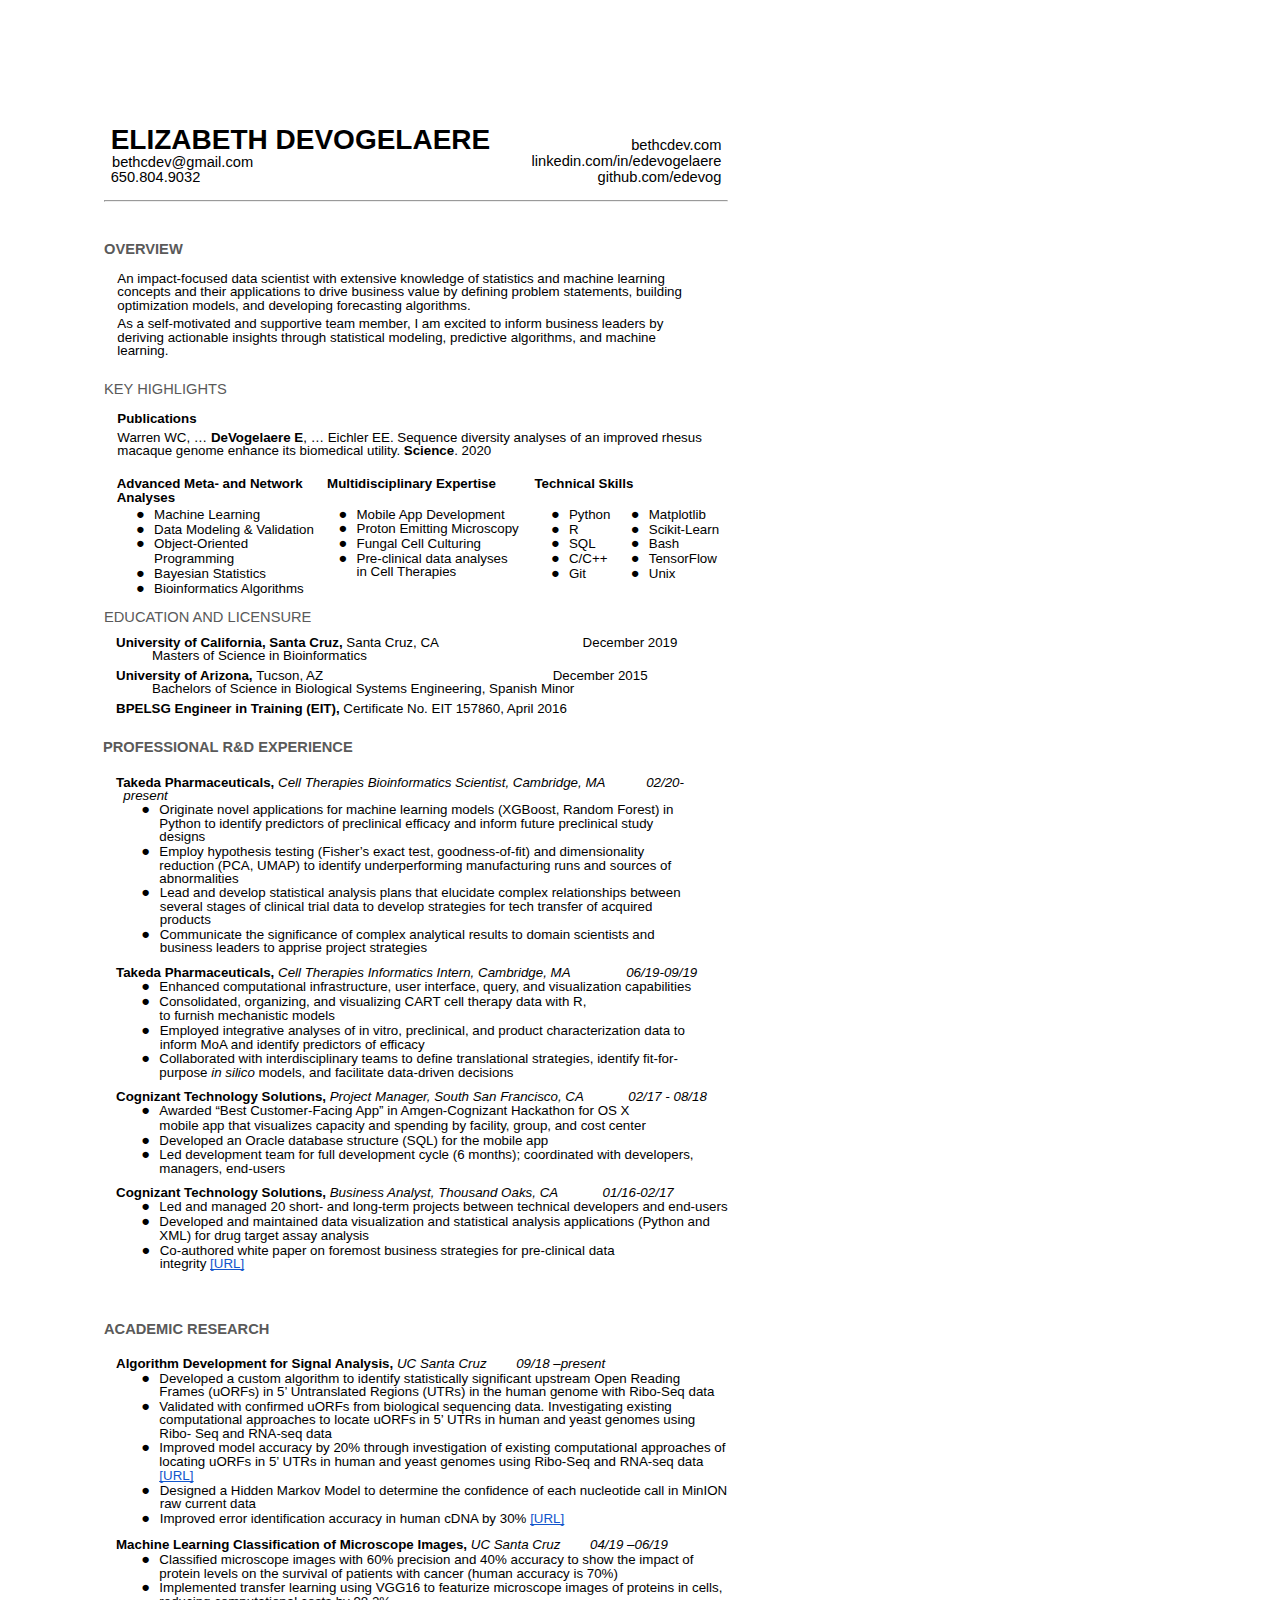
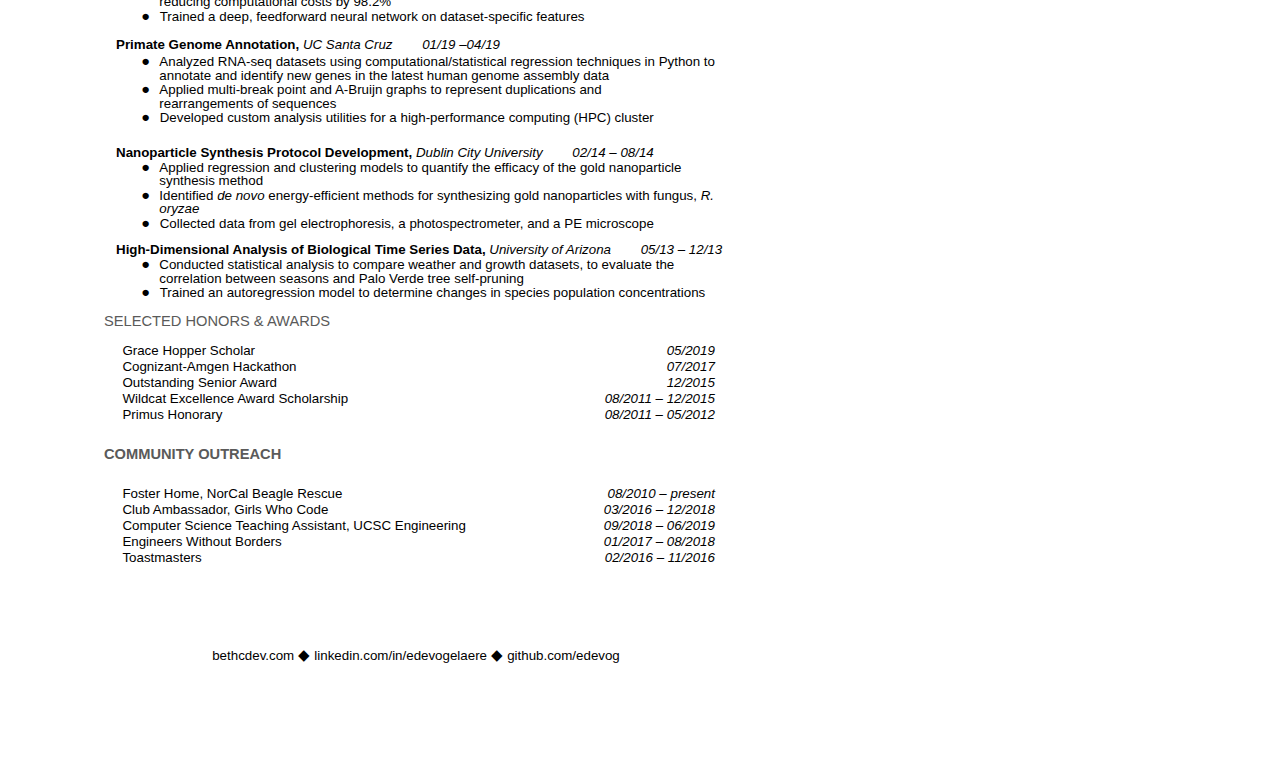
==== commit 4ee849ca: "minor format header changes to resume" ====
--- a/Resume/ElizabethDeVogelaereResume.html
+++ b/Resume/ElizabethDeVogelaereResume.html
@@ -1 +1 @@
-<html><head><meta content="text/html; charset=UTF-8" http-equiv="content-type"><style type="text/css">.lst-kix_list_14-1>li:before{content:"\002022  "}.lst-kix_list_14-3>li:before{content:"\002022  "}ul.lst-kix_list_1-0{list-style-type:none}.lst-kix_list_14-0>li:before{content:"\0025cf  "}.lst-kix_list_14-4>li:before{content:"\002022  "}.lst-kix_list_14-5>li:before{content:"\002022  "}.lst-kix_list_14-7>li:before{content:"\002022  "}.lst-kix_list_14-6>li:before{content:"\002022  "}ul.lst-kix_list_9-3{list-style-type:none}ul.lst-kix_list_9-4{list-style-type:none}ul.lst-kix_list_9-1{list-style-type:none}ul.lst-kix_list_9-2{list-style-type:none}ul.lst-kix_list_9-7{list-style-type:none}ul.lst-kix_list_9-8{list-style-type:none}ul.lst-kix_list_9-5{list-style-type:none}ul.lst-kix_list_9-6{list-style-type:none}ul.lst-kix_list_1-3{list-style-type:none}ul.lst-kix_list_1-4{list-style-type:none}ul.lst-kix_list_1-1{list-style-type:none}ul.lst-kix_list_1-2{list-style-type:none}ul.lst-kix_list_1-7{list-style-type:none}ul.lst-kix_list_9-0{list-style-type:none}ul.lst-kix_list_1-8{list-style-type:none}ul.lst-kix_list_1-5{list-style-type:none}.lst-kix_list_14-2>li:before{content:"\002022  "}ul.lst-kix_list_1-6{list-style-type:none}.lst-kix_sdhklr2pfhnq-3>li:before{content:"\002022  "}.lst-kix_sdhklr2pfhnq-4>li:before{content:"\002022  "}.lst-kix_list_14-8>li:before{content:"\002022  "}.lst-kix_sdhklr2pfhnq-2>li:before{content:"\002022  "}.lst-kix_sdhklr2pfhnq-1>li:before{content:"\002022  "}ul.lst-kix_4d44aphy2z9z-8{list-style-type:none}.lst-kix_sdhklr2pfhnq-0>li:before{content:"\0025cf  "}ul.lst-kix_4d44aphy2z9z-3{list-style-type:none}ul.lst-kix_4d44aphy2z9z-2{list-style-type:none}.lst-kix_list_5-0>li:before{content:"\0025cf  "}ul.lst-kix_4d44aphy2z9z-1{list-style-type:none}ul.lst-kix_4d44aphy2z9z-0{list-style-type:none}ul.lst-kix_4d44aphy2z9z-7{list-style-type:none}ul.lst-kix_4d44aphy2z9z-6{list-style-type:none}ul.lst-kix_4d44aphy2z9z-5{list-style-type:none}ul.lst-kix_4d44aphy2z9z-4{list-style-type:none}.lst-kix_list_5-3>li:before{content:"\002022  "}.lst-kix_list_5-2>li:before{content:"\002022  "}.lst-kix_list_5-1>li:before{content:"\002022  "}.lst-kix_list_5-7>li:before{content:"\002022  "}ul.lst-kix_list_8-4{list-style-type:none}ul.lst-kix_list_8-5{list-style-type:none}.lst-kix_list_5-6>li:before{content:"\002022  "}.lst-kix_list_5-8>li:before{content:"\002022  "}ul.lst-kix_list_8-2{list-style-type:none}ul.lst-kix_list_8-3{list-style-type:none}ul.lst-kix_list_8-8{list-style-type:none}ul.lst-kix_list_8-6{list-style-type:none}ul.lst-kix_list_8-7{list-style-type:none}.lst-kix_list_5-4>li:before{content:"\002022  "}.lst-kix_list_5-5>li:before{content:"\002022  "}ul.lst-kix_list_8-0{list-style-type:none}ul.lst-kix_list_8-1{list-style-type:none}.lst-kix_list_6-1>li:before{content:"\002022  "}.lst-kix_list_6-3>li:before{content:"\002022  "}.lst-kix_list_6-0>li:before{content:"\0025cf  "}.lst-kix_list_6-4>li:before{content:"\002022  "}li.li-bullet-2:before{margin-left:-13.8pt;white-space:nowrap;display:inline-block;min-width:13.8pt}.lst-kix_list_6-2>li:before{content:"\002022  "}.lst-kix_list_6-8>li:before{content:"\002022  "}.lst-kix_list_6-5>li:before{content:"\002022  "}.lst-kix_list_6-7>li:before{content:"\002022  "}.lst-kix_list_6-6>li:before{content:"\002022  "}.lst-kix_nlstv0tqiayi-1>li:before{content:"\002022  "}.lst-kix_list_2-7>li:before{content:"\002022  "}.lst-kix_list_7-4>li:before{content:"\002022  "}.lst-kix_list_7-6>li:before{content:"\002022  "}.lst-kix_nlstv0tqiayi-3>li:before{content:"\002022  "}.lst-kix_list_2-5>li:before{content:"\002022  "}ul.lst-kix_nlstv0tqiayi-0{list-style-type:none}.lst-kix_nlstv0tqiayi-5>li:before{content:"\002022  "}ul.lst-kix_nlstv0tqiayi-2{list-style-type:none}.lst-kix_list_7-2>li:before{content:"\002022  "}ul.lst-kix_nlstv0tqiayi-1{list-style-type:none}ul.lst-kix_list_3-7{list-style-type:none}ul.lst-kix_list_3-8{list-style-type:none}.lst-kix_list_10-1>li:before{content:"\002022  "}.lst-kix_list_13-7>li:before{content:"\002022  "}ul.lst-kix_list_3-1{list-style-type:none}ul.lst-kix_list_3-2{list-style-type:none}.lst-kix_list_7-8>li:before{content:"\002022  "}ul.lst-kix_list_3-0{list-style-type:none}ul.lst-kix_list_3-5{list-style-type:none}ul.lst-kix_list_3-6{list-style-type:none}ul.lst-kix_list_3-3{list-style-type:none}ul.lst-kix_list_3-4{list-style-type:none}.lst-kix_list_10-7>li:before{content:"\002022  "}.lst-kix_list_15-5>li:before{content:"\002022  "}.lst-kix_list_10-5>li:before{content:"\002022  "}li.li-bullet-1:before{margin-left:-13.6pt;white-space:nowrap;display:inline-block;min-width:13.6pt}.lst-kix_list_10-3>li:before{content:"\002022  "}ul.lst-kix_list_11-7{list-style-type:none}ul.lst-kix_list_11-6{list-style-type:none}.lst-kix_list_4-1>li:before{content:"\002022  "}ul.lst-kix_list_11-5{list-style-type:none}ul.lst-kix_list_11-4{list-style-type:none}ul.lst-kix_list_11-3{list-style-type:none}.lst-kix_list_15-7>li:before{content:"\002022  "}ul.lst-kix_list_11-2{list-style-type:none}ul.lst-kix_list_11-1{list-style-type:none}ul.lst-kix_list_11-0{list-style-type:none}.lst-kix_list_9-2>li:before{content:"\002022  "}ul.lst-kix_nlstv0tqiayi-8{list-style-type:none}ul.lst-kix_nlstv0tqiayi-7{list-style-type:none}.lst-kix_list_4-3>li:before{content:"\002022  "}.lst-kix_list_4-5>li:before{content:"\002022  "}ul.lst-kix_nlstv0tqiayi-4{list-style-type:none}ul.lst-kix_nlstv0tqiayi-3{list-style-type:none}ul.lst-kix_nlstv0tqiayi-6{list-style-type:none}ul.lst-kix_list_11-8{list-style-type:none}ul.lst-kix_nlstv0tqiayi-5{list-style-type:none}.lst-kix_list_15-1>li:before{content:"\002022  "}.lst-kix_list_9-0>li:before{content:"\0025cf  "}.lst-kix_list_15-3>li:before{content:"\002022  "}.lst-kix_ssegi0l0n041-7>li:before{content:"\002022  "}.lst-kix_list_9-6>li:before{content:"\002022  "}.lst-kix_ssegi0l0n041-3>li:before{content:"\002022  "}.lst-kix_list_9-4>li:before{content:"\002022  "}.lst-kix_list_11-3>li:before{content:"\002022  "}.lst-kix_sdhklr2pfhnq-5>li:before{content:"\002022  "}.lst-kix_sdhklr2pfhnq-7>li:before{content:"\002022  "}ul.lst-kix_list_2-8{list-style-type:none}.lst-kix_ssegi0l0n041-1>li:before{content:"\002022  "}.lst-kix_list_12-3>li:before{content:"\002022  "}.lst-kix_list_11-5>li:before{content:"\002022  "}.lst-kix_list_12-1>li:before{content:"\002022  "}ul.lst-kix_list_2-2{list-style-type:none}ul.lst-kix_list_2-3{list-style-type:none}ul.lst-kix_list_2-0{list-style-type:none}ul.lst-kix_list_2-1{list-style-type:none}.lst-kix_list_9-8>li:before{content:"\002022  "}ul.lst-kix_list_2-6{list-style-type:none}.lst-kix_list_1-1>li:before{content:"\002022  "}ul.lst-kix_list_2-7{list-style-type:none}.lst-kix_list_11-7>li:before{content:"\002022  "}ul.lst-kix_list_2-4{list-style-type:none}ul.lst-kix_list_2-5{list-style-type:none}ul.lst-kix_list_10-0{list-style-type:none}.lst-kix_list_1-3>li:before{content:"\002022  "}.lst-kix_list_13-3>li:before{content:"\002022  "}ul.lst-kix_list_10-8{list-style-type:none}ul.lst-kix_list_10-7{list-style-type:none}.lst-kix_list_1-7>li:before{content:"\002022  "}ul.lst-kix_list_10-6{list-style-type:none}ul.lst-kix_list_10-5{list-style-type:none}ul.lst-kix_list_10-4{list-style-type:none}ul.lst-kix_list_10-3{list-style-type:none}.lst-kix_list_1-5>li:before{content:"\002022  "}li.li-bullet-4:before{margin-left:-13.8pt;white-space:nowrap;display:inline-block;min-width:13.8pt}ul.lst-kix_list_10-2{list-style-type:none}ul.lst-kix_list_10-1{list-style-type:none}.lst-kix_list_13-5>li:before{content:"\002022  "}.lst-kix_list_12-5>li:before{content:"\002022  "}.lst-kix_list_12-7>li:before{content:"\002022  "}.lst-kix_nlstv0tqiayi-7>li:before{content:"\002022  "}.lst-kix_list_2-1>li:before{content:"\002022  "}.lst-kix_list_2-3>li:before{content:"\002022  "}.lst-kix_ssegi0l0n041-5>li:before{content:"\002022  "}.lst-kix_list_13-1>li:before{content:"\002022  "}ul.lst-kix_sdhklr2pfhnq-3{list-style-type:none}ul.lst-kix_sdhklr2pfhnq-2{list-style-type:none}ul.lst-kix_sdhklr2pfhnq-1{list-style-type:none}ul.lst-kix_sdhklr2pfhnq-0{list-style-type:none}.lst-kix_6dwumxg4w4jr-6>li:before{content:"\0025cf  "}.lst-kix_list_3-0>li:before{content:"\0025cf  "}ul.lst-kix_list_5-7{list-style-type:none}ul.lst-kix_list_5-8{list-style-type:none}.lst-kix_6dwumxg4w4jr-4>li:before{content:"\0025cb  "}.lst-kix_6dwumxg4w4jr-5>li:before{content:"\0025a0  "}.lst-kix_list_3-1>li:before{content:"\002022  "}.lst-kix_list_3-2>li:before{content:"\002022  "}ul.lst-kix_list_5-5{list-style-type:none}ul.lst-kix_list_5-6{list-style-type:none}.lst-kix_list_8-1>li:before{content:"\002022  "}.lst-kix_6dwumxg4w4jr-3>li:before{content:"\0025cf  "}.lst-kix_list_8-2>li:before{content:"\002022  "}.lst-kix_list_3-5>li:before{content:"\002022  "}ul.lst-kix_list_5-0{list-style-type:none}.lst-kix_6dwumxg4w4jr-0>li:before{content:"\0025cf  "}.lst-kix_6dwumxg4w4jr-1>li:before{content:"\0025cb  "}.lst-kix_list_3-4>li:before{content:"\002022  "}ul.lst-kix_list_5-3{list-style-type:none}.lst-kix_list_3-3>li:before{content:"\002022  "}ul.lst-kix_list_5-4{list-style-type:none}.lst-kix_6dwumxg4w4jr-2>li:before{content:"\0025a0  "}ul.lst-kix_list_5-1{list-style-type:none}.lst-kix_list_8-0>li:before{content:"\0025cf  "}ul.lst-kix_list_5-2{list-style-type:none}.lst-kix_list_8-7>li:before{content:"\002022  "}.lst-kix_list_3-8>li:before{content:"\002022  "}.lst-kix_9yejmtuc4vop-5>li:before{content:"\002022  "}.lst-kix_9yejmtuc4vop-7>li:before{content:"\002022  "}.lst-kix_list_8-5>li:before{content:"\002022  "}.lst-kix_list_8-6>li:before{content:"\002022  "}.lst-kix_9yejmtuc4vop-2>li:before{content:"\002022  "}.lst-kix_9yejmtuc4vop-6>li:before{content:"\002022  "}.lst-kix_list_8-3>li:before{content:"\002022  "}ul.lst-kix_list_13-5{list-style-type:none}ul.lst-kix_list_13-4{list-style-type:none}ul.lst-kix_list_13-3{list-style-type:none}.lst-kix_list_3-6>li:before{content:"\002022  "}ul.lst-kix_list_13-2{list-style-type:none}.lst-kix_9yejmtuc4vop-1>li:before{content:"\002022  "}ul.lst-kix_list_13-1{list-style-type:none}.lst-kix_list_3-7>li:before{content:"\002022  "}ul.lst-kix_list_13-0{list-style-type:none}.lst-kix_list_8-4>li:before{content:"\002022  "}.lst-kix_9yejmtuc4vop-0>li:before{content:"\0025cf  "}.lst-kix_9yejmtuc4vop-8>li:before{content:"\002022  "}.lst-kix_list_11-2>li:before{content:"\002022  "}ul.lst-kix_list_13-8{list-style-type:none}.lst-kix_list_11-1>li:before{content:"\002022  "}ul.lst-kix_list_13-7{list-style-type:none}ul.lst-kix_list_13-6{list-style-type:none}.lst-kix_9yejmtuc4vop-3>li:before{content:"\002022  "}.lst-kix_list_11-0>li:before{content:"\0025cf  "}.lst-kix_list_8-8>li:before{content:"\002022  "}.lst-kix_9yejmtuc4vop-4>li:before{content:"\002022  "}.lst-kix_4d44aphy2z9z-4>li:before{content:"\0025cb  "}.lst-kix_4d44aphy2z9z-5>li:before{content:"\0025a0  "}.lst-kix_4d44aphy2z9z-3>li:before{content:"\0025cf  "}.lst-kix_4d44aphy2z9z-7>li:before{content:"\0025cb  "}.lst-kix_list_4-8>li:before{content:"\002022  "}ul.lst-kix_6dwumxg4w4jr-6{list-style-type:none}ul.lst-kix_6dwumxg4w4jr-7{list-style-type:none}.lst-kix_4d44aphy2z9z-0>li:before{content:"\0025cf  "}.lst-kix_4d44aphy2z9z-1>li:before{content:"\0025cb  "}.lst-kix_4d44aphy2z9z-8>li:before{content:"\0025a0  "}.lst-kix_list_4-7>li:before{content:"\002022  "}ul.lst-kix_6dwumxg4w4jr-4{list-style-type:none}ul.lst-kix_6dwumxg4w4jr-5{list-style-type:none}ul.lst-kix_6dwumxg4w4jr-2{list-style-type:none}ul.lst-kix_6dwumxg4w4jr-3{list-style-type:none}.lst-kix_4d44aphy2z9z-2>li:before{content:"\0025a0  "}ul.lst-kix_6dwumxg4w4jr-0{list-style-type:none}ul.lst-kix_6dwumxg4w4jr-1{list-style-type:none}ul.lst-kix_list_4-8{list-style-type:none}ul.lst-kix_list_4-6{list-style-type:none}ul.lst-kix_list_4-7{list-style-type:none}ul.lst-kix_6dwumxg4w4jr-8{list-style-type:none}ul.lst-kix_list_4-0{list-style-type:none}ul.lst-kix_list_4-1{list-style-type:none}ul.lst-kix_list_4-4{list-style-type:none}ul.lst-kix_list_4-5{list-style-type:none}.lst-kix_4d44aphy2z9z-6>li:before{content:"\0025cf  "}ul.lst-kix_list_4-2{list-style-type:none}ul.lst-kix_list_4-3{list-style-type:none}ul.lst-kix_list_12-6{list-style-type:none}ul.lst-kix_list_12-5{list-style-type:none}ul.lst-kix_list_12-4{list-style-type:none}ul.lst-kix_list_12-3{list-style-type:none}ul.lst-kix_list_12-2{list-style-type:none}ul.lst-kix_list_12-1{list-style-type:none}ul.lst-kix_list_12-0{list-style-type:none}ul.lst-kix_sdhklr2pfhnq-8{list-style-type:none}ul.lst-kix_sdhklr2pfhnq-7{list-style-type:none}ul.lst-kix_sdhklr2pfhnq-6{list-style-type:none}.lst-kix_6dwumxg4w4jr-7>li:before{content:"\0025cb  "}ul.lst-kix_list_12-8{list-style-type:none}ul.lst-kix_sdhklr2pfhnq-5{list-style-type:none}ul.lst-kix_list_12-7{list-style-type:none}ul.lst-kix_sdhklr2pfhnq-4{list-style-type:none}.lst-kix_6dwumxg4w4jr-8>li:before{content:"\0025a0  "}.lst-kix_list_7-0>li:before{content:"\0025cf  "}ul.lst-kix_9yejmtuc4vop-5{list-style-type:none}.lst-kix_list_2-6>li:before{content:"\002022  "}ul.lst-kix_9yejmtuc4vop-4{list-style-type:none}.lst-kix_nlstv0tqiayi-0>li:before{content:"\0025cf  "}.lst-kix_nlstv0tqiayi-2>li:before{content:"\002022  "}ul.lst-kix_9yejmtuc4vop-7{list-style-type:none}ul.lst-kix_9yejmtuc4vop-6{list-style-type:none}.lst-kix_list_2-4>li:before{content:"\002022  "}.lst-kix_list_2-8>li:before{content:"\002022  "}ul.lst-kix_9yejmtuc4vop-8{list-style-type:none}.lst-kix_list_7-1>li:before{content:"\002022  "}.lst-kix_list_7-5>li:before{content:"\002022  "}.lst-kix_nlstv0tqiayi-4>li:before{content:"\002022  "}.lst-kix_nlstv0tqiayi-6>li:before{content:"\002022  "}.lst-kix_list_7-3>li:before{content:"\002022  "}ul.lst-kix_list_7-5{list-style-type:none}.lst-kix_list_10-0>li:before{content:"\0025cf  "}ul.lst-kix_list_7-6{list-style-type:none}ul.lst-kix_list_7-3{list-style-type:none}ul.lst-kix_list_7-4{list-style-type:none}.lst-kix_list_13-6>li:before{content:"\002022  "}.lst-kix_list_13-8>li:before{content:"\002022  "}ul.lst-kix_list_7-7{list-style-type:none}ul.lst-kix_list_7-8{list-style-type:none}ul.lst-kix_list_7-1{list-style-type:none}ul.lst-kix_list_7-2{list-style-type:none}ul.lst-kix_list_7-0{list-style-type:none}.lst-kix_list_7-7>li:before{content:"\002022  "}.lst-kix_list_15-4>li:before{content:"\002022  "}.lst-kix_list_15-6>li:before{content:"\002022  "}.lst-kix_list_10-4>li:before{content:"\002022  "}.lst-kix_list_10-8>li:before{content:"\002022  "}.lst-kix_list_4-0>li:before{content:"\0025cf  "}ul.lst-kix_list_15-3{list-style-type:none}ul.lst-kix_list_15-2{list-style-type:none}.lst-kix_list_15-0>li:before{content:"\0025cf  "}ul.lst-kix_list_15-1{list-style-type:none}.lst-kix_list_15-8>li:before{content:"\002022  "}ul.lst-kix_list_15-0{list-style-type:none}li.li-bullet-3:before{margin-left:-13.8pt;white-space:nowrap;display:inline-block;min-width:13.8pt}.lst-kix_list_10-2>li:before{content:"\002022  "}.lst-kix_list_4-4>li:before{content:"\002022  "}ul.lst-kix_list_15-8{list-style-type:none}.lst-kix_list_4-2>li:before{content:"\002022  "}.lst-kix_list_4-6>li:before{content:"\002022  "}ul.lst-kix_list_15-7{list-style-type:none}ul.lst-kix_list_15-6{list-style-type:none}.lst-kix_list_9-3>li:before{content:"\002022  "}ul.lst-kix_list_15-5{list-style-type:none}ul.lst-kix_list_15-4{list-style-type:none}.lst-kix_list_15-2>li:before{content:"\002022  "}.lst-kix_list_10-6>li:before{content:"\002022  "}.lst-kix_list_9-1>li:before{content:"\002022  "}.lst-kix_ssegi0l0n041-8>li:before{content:"\002022  "}.lst-kix_list_9-7>li:before{content:"\002022  "}.lst-kix_list_11-4>li:before{content:"\002022  "}.lst-kix_ssegi0l0n041-2>li:before{content:"\002022  "}.lst-kix_list_12-4>li:before{content:"\002022  "}.lst-kix_list_9-5>li:before{content:"\002022  "}ul.lst-kix_list_6-6{list-style-type:none}.lst-kix_sdhklr2pfhnq-6>li:before{content:"\002022  "}.lst-kix_ssegi0l0n041-0>li:before{content:"\0025cf  "}ul.lst-kix_list_6-7{list-style-type:none}ul.lst-kix_list_6-4{list-style-type:none}ul.lst-kix_list_6-5{list-style-type:none}ul.lst-kix_list_6-8{list-style-type:none}.lst-kix_list_12-2>li:before{content:"\002022  "}.lst-kix_list_11-6>li:before{content:"\002022  "}.lst-kix_list_1-0>li:before{content:"\0025cf  "}ul.lst-kix_list_6-2{list-style-type:none}.lst-kix_list_11-8>li:before{content:"\002022  "}.lst-kix_sdhklr2pfhnq-8>li:before{content:"\002022  "}ul.lst-kix_list_6-3{list-style-type:none}.lst-kix_list_1-2>li:before{content:"\002022  "}ul.lst-kix_list_6-0{list-style-type:none}.lst-kix_list_12-0>li:before{content:"\0025cf  "}ul.lst-kix_list_6-1{list-style-type:none}.lst-kix_list_1-4>li:before{content:"\002022  "}.lst-kix_list_13-0>li:before{content:"\0025cf  "}ul.lst-kix_ssegi0l0n041-0{list-style-type:none}ul.lst-kix_ssegi0l0n041-1{list-style-type:none}ul.lst-kix_ssegi0l0n041-2{list-style-type:none}ul.lst-kix_ssegi0l0n041-3{list-style-type:none}ul.lst-kix_ssegi0l0n041-4{list-style-type:none}ul.lst-kix_list_14-4{list-style-type:none}ul.lst-kix_list_14-3{list-style-type:none}ul.lst-kix_list_14-2{list-style-type:none}.lst-kix_list_13-4>li:before{content:"\002022  "}ul.lst-kix_list_14-1{list-style-type:none}ul.lst-kix_list_14-0{list-style-type:none}.lst-kix_list_1-6>li:before{content:"\002022  "}li.li-bullet-0:before{margin-left:-13.5pt;white-space:nowrap;display:inline-block;min-width:13.5pt}.lst-kix_nlstv0tqiayi-8>li:before{content:"\002022  "}ul.lst-kix_list_14-8{list-style-type:none}ul.lst-kix_list_14-7{list-style-type:none}.lst-kix_list_2-0>li:before{content:"\0025cf  "}.lst-kix_list_12-6>li:before{content:"\002022  "}ul.lst-kix_list_14-6{list-style-type:none}ul.lst-kix_list_14-5{list-style-type:none}.lst-kix_ssegi0l0n041-4>li:before{content:"\002022  "}ul.lst-kix_ssegi0l0n041-5{list-style-type:none}.lst-kix_list_1-8>li:before{content:"\002022  "}.lst-kix_list_2-2>li:before{content:"\002022  "}ul.lst-kix_ssegi0l0n041-6{list-style-type:none}ul.lst-kix_ssegi0l0n041-7{list-style-type:none}.lst-kix_list_13-2>li:before{content:"\002022  "}ul.lst-kix_ssegi0l0n041-8{list-style-type:none}ul.lst-kix_9yejmtuc4vop-1{list-style-type:none}.lst-kix_ssegi0l0n041-6>li:before{content:"\002022  "}ul.lst-kix_9yejmtuc4vop-0{list-style-type:none}.lst-kix_list_12-8>li:before{content:"\002022  "}ul.lst-kix_9yejmtuc4vop-3{list-style-type:none}ul.lst-kix_9yejmtuc4vop-2{list-style-type:none}ol{margin:0;padding:0}table td,table th{padding:0}.c72{border-right-style:solid;padding:5pt 5pt 5pt 5pt;border-bottom-color:#ffffff;border-top-width:0pt;border-right-width:0pt;border-left-color:#ffffff;vertical-align:top;border-right-color:#ffffff;border-left-width:0pt;border-top-style:solid;border-left-style:solid;border-bottom-width:0pt;width:302.5pt;border-top-color:#ffffff;border-bottom-style:solid}.c50{border-right-style:solid;padding:5pt 5pt 5pt 5pt;border-bottom-color:#ffffff;border-top-width:0pt;border-right-width:0pt;border-left-color:#ffffff;vertical-align:bottom;border-right-color:#ffffff;border-left-width:0pt;border-top-style:solid;border-left-style:solid;border-bottom-width:0pt;width:185pt;border-top-color:#ffffff;border-bottom-style:solid}.c87{border-right-style:solid;border-bottom-color:#000000;border-top-width:0pt;border-right-width:0pt;border-left-color:#000000;vertical-align:top;border-right-color:#000000;border-left-width:0pt;border-top-style:solid;border-left-style:solid;border-bottom-width:0pt;width:69.8pt;border-top-color:#000000;border-bottom-style:solid}.c61{border-right-style:solid;border-bottom-color:#000000;border-top-width:0pt;border-right-width:0pt;border-left-color:#000000;vertical-align:top;border-right-color:#000000;border-left-width:0pt;border-top-style:solid;border-left-style:solid;border-bottom-width:0pt;width:153.8pt;border-top-color:#000000;border-bottom-style:solid}.c83{border-right-style:solid;border-bottom-color:#000000;border-top-width:0pt;border-right-width:0pt;border-left-color:#000000;vertical-align:top;border-right-color:#000000;border-left-width:0pt;border-top-style:solid;border-left-style:solid;border-bottom-width:0pt;width:187.8pt;border-top-color:#000000;border-bottom-style:solid}.c10{border-right-style:solid;border-bottom-color:#000000;border-top-width:0pt;border-right-width:0pt;border-left-color:#000000;vertical-align:top;border-right-color:#000000;border-left-width:0pt;border-top-style:solid;border-left-style:solid;border-bottom-width:0pt;width:308.6pt;border-top-color:#000000;border-bottom-style:solid}.c27{border-right-style:solid;border-bottom-color:#000000;border-top-width:0pt;border-right-width:0pt;border-left-color:#000000;vertical-align:top;border-right-color:#000000;border-left-width:0pt;border-top-style:solid;border-left-style:solid;border-bottom-width:0pt;width:279.7pt;border-top-color:#000000;border-bottom-style:solid}.c7{border-right-style:solid;border-bottom-color:#000000;border-top-width:0pt;border-right-width:0pt;border-left-color:#000000;vertical-align:top;border-right-color:#000000;border-left-width:0pt;border-top-style:solid;border-left-style:solid;border-bottom-width:0pt;width:84pt;border-top-color:#000000;border-bottom-style:solid}.c29{border-right-style:solid;border-bottom-color:#000000;border-top-width:0pt;border-right-width:0pt;border-left-color:#000000;vertical-align:top;border-right-color:#000000;border-left-width:0pt;border-top-style:solid;border-left-style:solid;border-bottom-width:0pt;width:151.5pt;border-top-color:#000000;border-bottom-style:solid}.c22{border-right-style:solid;border-bottom-color:#000000;border-top-width:0pt;border-right-width:0pt;border-left-color:#000000;vertical-align:top;border-right-color:#000000;border-left-width:0pt;border-top-style:solid;border-left-style:solid;border-bottom-width:0pt;width:155.2pt;border-top-color:#000000;border-bottom-style:solid}.c79{border-right-style:solid;border-bottom-color:#000000;border-top-width:0pt;border-right-width:0pt;border-left-color:#000000;vertical-align:top;border-right-color:#000000;border-left-width:0pt;border-top-style:solid;border-left-style:solid;border-bottom-width:0pt;width:159.8pt;border-top-color:#000000;border-bottom-style:solid}.c68{-webkit-text-decoration-skip:none;color:#000000;font-weight:400;text-decoration:underline;vertical-align:baseline;text-decoration-skip-ink:none;font-family:"Arial";font-style:normal}.c6{color:#5a5a5a;font-weight:400;text-decoration:none;vertical-align:baseline;font-size:11pt;font-family:"Arial";font-style:normal}.c18{margin-left:41.5pt;padding-top:2pt;padding-left:-4.5pt;padding-bottom:0pt;line-height:1.0;text-align:left;margin-right:-3pt}.c5{margin-left:41.5pt;padding-top:0pt;padding-left:-4.5pt;padding-bottom:0pt;line-height:1.0;text-align:left;margin-right:22.1pt}.c49{margin-left:41.5pt;padding-top:0.1pt;padding-left:-4.5pt;padding-bottom:0pt;line-height:1.0;text-align:left;margin-right:1.5pt}.c86{margin-left:13.5pt;padding-top:8pt;text-indent:-4.5pt;padding-bottom:0pt;line-height:1.0;text-align:left}.c77{margin-left:14.5pt;padding-top:8.1pt;text-indent:-5.5pt;padding-bottom:0pt;line-height:1.0;text-align:left}.c84{color:#ff0000;font-weight:400;text-decoration:none;vertical-align:baseline;font-family:"Arial";font-style:normal}.c28{color:#000000;text-decoration:none;vertical-align:baseline;font-size:21pt;font-family:"Arial";font-style:normal}.c59{margin-left:10pt;padding-top:4pt;padding-bottom:0pt;line-height:1.0;text-align:left;margin-right:13.4pt}.c93{margin-left:13.5pt;padding-top:7.9pt;text-indent:-4.5pt;padding-bottom:0pt;line-height:1.0;text-align:left}.c2{color:#000000;font-weight:400;text-decoration:none;vertical-align:baseline;font-family:"Arial";font-style:normal}.c44{margin-left:10pt;padding-top:10pt;text-indent:-10pt;padding-bottom:0pt;line-height:1.0;text-align:left}.c42{margin-left:19pt;padding-top:4.7pt;text-indent:-10pt;padding-bottom:0pt;line-height:1.0;text-align:left}.c25{margin-left:10pt;padding-top:0.1pt;text-indent:-10pt;padding-bottom:0pt;line-height:1.0;text-align:left}.c17{color:#000000;font-weight:400;text-decoration:none;vertical-align:baseline;font-family:"Arial";font-style:italic}.c35{margin-left:19pt;padding-top:9.7pt;text-indent:-10pt;padding-bottom:0pt;line-height:1.0;text-align:left}.c39{margin-left:31.5pt;padding-top:5pt;text-indent:-22.5pt;padding-bottom:0pt;line-height:1.0;text-align:left}.c91{margin-left:19pt;padding-top:8pt;text-indent:-10pt;padding-bottom:0pt;line-height:1.0;text-align:left}.c30{padding-top:0pt;padding-bottom:0pt;line-height:1.0;text-align:right;margin-right:9.8pt}.c74{padding-top:0pt;padding-bottom:0pt;line-height:1.0;text-align:right;margin-right:9.9pt}.c52{padding-top:0.1pt;padding-bottom:0pt;line-height:1.0;text-align:left;margin-right:22.8pt}.c85{padding-top:0.1pt;padding-bottom:0pt;line-height:1.0;text-align:right;margin-right:9.9pt}.c51{color:#000000;text-decoration:none;vertical-align:baseline;font-family:"Arial";font-style:normal}.c71{padding-top:0.1pt;padding-bottom:0pt;line-height:1.0;text-align:left;margin-right:14.9pt}.c3{padding-top:0.1pt;padding-bottom:0pt;line-height:1.0;text-align:left;height:11pt}.c95{padding-top:0.1pt;padding-bottom:0pt;line-height:1.0;text-align:right;margin-right:9.8pt}.c0{padding-top:0.3pt;padding-bottom:0pt;line-height:1.0;text-align:left;height:11pt}.c89{padding-top:7.8pt;text-indent:-27pt;padding-bottom:0pt;line-height:1.0;text-align:left}.c66{padding-top:5pt;text-indent:-27pt;padding-bottom:0pt;line-height:1.0;text-align:left}.c37{padding-top:0pt;padding-bottom:0pt;line-height:1.0;text-align:center}.c40{margin-left:13.8pt;border-spacing:0;border-collapse:collapse;margin-right:auto}.c88{padding-top:5.7pt;padding-bottom:0pt;line-height:1.0;text-align:left}.c19{padding-top:0pt;padding-bottom:0pt;line-height:1.0083333333333333;text-align:left}.c14{padding-top:0.4pt;padding-bottom:0pt;line-height:1.0;text-align:left}.c92{padding-top:0pt;padding-bottom:0pt;line-height:1.15;text-align:left}.c94{padding-top:0.1pt;padding-bottom:0pt;line-height:1.0;text-align:left}.c76{text-decoration-skip-ink:none;-webkit-text-decoration-skip:none;color:#1155cc;text-decoration:underline}.c78{padding-top:0pt;padding-bottom:0pt;line-height:1.0125;text-align:left}.c58{padding-top:0pt;padding-bottom:0pt;line-height:1.05;text-align:left}.c55{border-spacing:0;border-collapse:collapse;margin-right:auto}.c23{padding-top:0pt;padding-bottom:0pt;line-height:1.0166666666666666;text-align:left}.c46{padding-top:0.2pt;padding-bottom:0pt;line-height:1.0;text-align:left}.c67{padding-top:0.1pt;padding-bottom:0pt;line-height:1.0125;text-align:left}.c62{padding-top:0pt;padding-bottom:0pt;line-height:1.0208333333333333;text-align:left}.c70{padding-top:0.7pt;padding-bottom:0pt;line-height:1.05;text-align:left}.c9{padding-top:0pt;padding-bottom:0pt;line-height:1.0;text-align:left}.c8{margin-left:5pt;border-spacing:0;border-collapse:collapse;margin-right:auto}.c33{padding-top:0.7pt;padding-bottom:0pt;line-height:1.05;text-align:right}.c21{background-color:#ffffff;max-width:468pt;padding:72pt 72pt 72pt 72pt}.c75{margin-left:41.8pt;padding-left:-4.5pt;margin-right:37.1pt}.c12{margin-left:41.5pt;padding-left:-4.5pt;margin-right:52.6pt}.c26{margin-left:41.5pt;padding-left:-4.5pt;margin-right:34.5pt}.c43{margin-left:41.8pt;padding-left:-4.2pt}.c31{margin-left:32.6pt;padding-left:-4.5pt}.c81{margin-left:9pt;text-indent:-9.8pt}.c45{margin-left:29.2pt;padding-left:-4.5pt}.c16{margin-left:27.1pt;padding-left:-4.5pt}.c96{margin-left:10pt;text-indent:-10pt}.c47{margin-left:37pt;padding-left:-4.5pt}.c65{margin-left:19.2pt;text-indent:-10.2pt}.c4{padding:0;margin:0}.c54{margin-left:41.5pt;padding-left:-4.5pt}.c32{color:inherit;text-decoration:inherit}.c69{margin-right:43.9pt}.c36{height:11pt}.c48{font-size:11pt}.c1{font-size:10pt}.c99{margin-right:37.1pt}.c15{height:12pt}.c64{margin-left:36pt}.c13{font-weight:700}.c82{font-style:italic}.c56{margin-right:1.5pt}.c20{color:#5a5a5a}.c24{margin-left:7.1pt}.c98{margin-left:11.1pt}.c63{margin-left:4.5pt}.c60{margin-right:54.1pt}.c53{font-size:5.5pt}.c41{font-size:8.5pt}.c97{height:22pt}.c80{height:24pt}.c11{height:60pt}.c90{margin-left:37pt}.c34{font-size:6pt}.c57{height:0pt}.c38{margin-left:1pt}.c73{font-size:6.5pt}.title{padding-top:24pt;color:#000000;font-weight:700;font-size:36pt;padding-bottom:6pt;font-family:"Arial";line-height:1.0;page-break-after:avoid;text-align:left}.subtitle{padding-top:18pt;color:#666666;font-size:24pt;padding-bottom:4pt;font-family:"Georgia";line-height:1.0;page-break-after:avoid;font-style:italic;text-align:left}li{color:#000000;font-size:11pt;font-family:"Arial"}p{margin:0;color:#000000;font-size:11pt;font-family:"Arial"}h1{padding-top:0pt;color:#000000;font-size:11pt;padding-bottom:0pt;font-family:"Arial";line-height:1.0;text-align:left}h2{padding-top:18pt;color:#000000;font-weight:700;font-size:18pt;padding-bottom:4pt;font-family:"Arial";line-height:1.0;page-break-after:avoid;text-align:left}h3{padding-top:14pt;color:#000000;font-weight:700;font-size:14pt;padding-bottom:4pt;font-family:"Arial";line-height:1.0;page-break-after:avoid;text-align:left}h4{padding-top:12pt;color:#000000;font-weight:700;font-size:12pt;padding-bottom:2pt;font-family:"Arial";line-height:1.0;page-break-after:avoid;text-align:left}h5{padding-top:11pt;color:#000000;font-weight:700;font-size:11pt;padding-bottom:2pt;font-family:"Arial";line-height:1.0;page-break-after:avoid;text-align:left}h6{padding-top:10pt;color:#000000;font-weight:700;font-size:10pt;padding-bottom:2pt;font-family:"Arial";line-height:1.0;page-break-after:avoid;text-align:left}</style></head><body class="c21"><div><p class="c9 c36"><span class="c2 c1"></span></p><a id="t.6aefbac47854dda898f4ef2a0ab7b83262444917"></a><a id="t.3"></a><table class="c55"><tbody><tr class="c57"><td class="c72" colspan="1" rowspan="1"><p class="c14"><span class="c28 c13">ELIZABETH DEVOGELAERE</span></p><p class="c38 c70"><span><a class="c32" href="mailto:bethcdev@gmail.com">bethcdev@gmail.com</a></span></p><p class="c58"><span>650.804.9032</span></p></td><td class="c50" colspan="1" rowspan="1"><p class="c33"><span><a class="c32" href="https://www.google.com/url?q=http://www.bethcdev.com/&amp;sa=D&amp;source=editors&amp;ust=1618094639959000&amp;usg=AOvVaw0O6EC7UdETfLfSKgQmwKlR">bethcdev.com</a></span></p><p class="c33 c38"><span><a class="c32" href="https://www.google.com/url?q=https://www.linkedin.com/in/edevogelaere&amp;sa=D&amp;source=editors&amp;ust=1618094639959000&amp;usg=AOvVaw1ChZ5ylfBGqiXRnuDBpQW2">linkedin.com/in/edevogelaere</a></span></p><p class="c33 c38"><span><a class="c32" href="https://www.google.com/url?q=https://github.com/edevog&amp;sa=D&amp;source=editors&amp;ust=1618094639960000&amp;usg=AOvVaw2DvYamUXXooWRmVlnIkYMj">github.com/edevog</a></span></p></td></tr></tbody></table><hr><p class="c9 c36"><span class="c2 c1"></span></p></div><h1 class="c88"><span class="c20">O</span><span class="c20">VERVIEW</span></h1><a id="id.gjdgxs"></a><p class="c59"><span class="c2 c1">An impact-focused data scientist with extensive knowledge of statistics and machine learning concepts </span><span class="c1">and their applications to </span><span class="c2 c1">driv</span><span class="c1">e</span><span class="c2 c1">&nbsp;business value by defining problem statements, building optimization models, and developing forecasting algorithms. </span></p><a id="id.30j0zll"></a><p class="c59"><span class="c2 c1">As a self-motivated and supportive team member, I am excited to inform business leaders by deriving actionable insights through statistical modeling, predictive algorithms, and machine learning.</span></p><p class="c36 c46"><span class="c2 c41"></span></p><h1 class="c25"><span class="c6">KEY HIGHLIGHTS</span></h1><p class="c59"><span class="c1 c13 c51">Publications</span></p><p class="c59"><span class="c1">Warren WC, &hellip; </span><span class="c1 c13">DeVogelaere E</span><span class="c1">, &hellip; Eichler EE. Sequence diversity analyses of an improved rhesus macaque genome enhance its biomedical utility. </span><span class="c1 c13">Science</span><span class="c2 c1">. 2020</span></p><p class="c59 c36"><span class="c2 c34"></span></p><a id="t.2b7b4b404cbfa4dfff16479615af75b246a94a6e"></a><a id="t.0"></a><table class="c8"><tbody><tr class="c97"><td class="c22" colspan="1" rowspan="1"><p class="c9 c63"><span class="c51 c1 c13">Advanced Meta- and Network</span></p><p class="c9 c63"><span class="c51 c1 c13">Analyses</span></p></td><td class="c29" colspan="1" rowspan="1"><p class="c9 c24"><span class="c51 c1 c13">Multidisciplinary Expertise</span></p></td><td class="c61" colspan="2" rowspan="1"><p class="c9 c98"><span class="c51 c1 c13">Technical Skills</span></p></td></tr><tr class="c11"><td class="c22" colspan="1" rowspan="1"><ul class="c4 lst-kix_list_14-0 start"><li class="c23 c31 li-bullet-0"><span class="c2 c1">Machine Learning</span></li><li class="c23 c31 li-bullet-0"><span class="c2 c1">Data Modeling &amp; Validation</span></li><li class="c23 c31 li-bullet-0"><span class="c1">Object-Oriented </span><span class="c2 c1">Programming</span></li><li class="c9 c31 li-bullet-0"><span class="c2 c1">Bayesian Statistics </span></li><li class="c78 c31 li-bullet-0"><span class="c1">Bioinformatics Algorithms</span></li></ul></td><td class="c29" colspan="1" rowspan="1"><ul class="c4 lst-kix_list_15-0 start"><li class="c9 c45 li-bullet-0" id="h.1fob9te"><span class="c2 c1">Mobile App Development</span></li><li class="c9 c45 li-bullet-0"><span class="c2 c1">Proton Emitting Microscopy</span></li><li class="c9 c45 li-bullet-0"><span class="c2 c1">Fungal Cell Culturing</span></li><li class="c9 c45 li-bullet-0"><span class="c2 c1">Pre-clinical data analyses in Cell Therapies</span></li></ul></td><td class="c87" colspan="1" rowspan="1"><ul class="c4 lst-kix_list_13-0 start"><li class="c23 c47 li-bullet-0"><span class="c2 c1">Python</span></li><li class="c9 c47 li-bullet-0"><span class="c2 c1">R</span></li><li class="c9 c47 li-bullet-0"><span class="c2 c1">SQL</span></li><li class="c78 c47 li-bullet-0"><span class="c1">C</span><span class="c2 c1">/C++</span></li><li class="c9 c47 li-bullet-0"><span class="c2 c1">Git</span></li></ul></td><td class="c7" colspan="1" rowspan="1"><ul class="c4 lst-kix_list_12-0 start"><li class="c16 c23 li-bullet-0"><span class="c2 c1">Matplotlib</span></li><li class="c16 c19 li-bullet-0"><span class="c2 c1">Scikit-Learn</span></li><li class="c19 c16 li-bullet-0"><span class="c2 c1">Bash</span></li><li class="c78 c16 li-bullet-0"><span class="c2 c1">TensorFlow</span></li><li class="c9 c16 li-bullet-0"><span class="c2 c1">Unix</span></li></ul></td></tr></tbody></table><p class="c9 c36"><span class="c2 c1"></span></p><p class="c9"><span class="c20">EDUCATION AND LICENSURE</span></p><p class="c64 c56 c89"><span class="c1 c13">University of California, Santa Cruz, </span><span class="c2 c1">Santa Cruz, CA &nbsp;&nbsp;&nbsp;&nbsp;&nbsp;&nbsp;&nbsp;&nbsp;&nbsp;&nbsp;&nbsp;&nbsp;&nbsp;&nbsp;&nbsp;&nbsp;&nbsp;&nbsp;&nbsp;&nbsp;&nbsp;&nbsp;&nbsp;&nbsp;&nbsp;&nbsp;&nbsp;&nbsp;&nbsp;&nbsp;&nbsp;&nbsp;&nbsp; &nbsp; &nbsp; December 2019</span></p><p class="c9 c64"><span class="c2 c1">Masters of Science in Bioinformatics</span></p><p class="c64 c56 c66"><span class="c1 c13">University of Arizona, </span><span class="c1">Tucson, AZ&nbsp;&nbsp;&nbsp;&nbsp;&nbsp;&nbsp;&nbsp;&nbsp;&nbsp;&nbsp;&nbsp;&nbsp;&nbsp;&nbsp;&nbsp;&nbsp;&nbsp;&nbsp;&nbsp;&nbsp;&nbsp;&nbsp;&nbsp;&nbsp;&nbsp;&nbsp;&nbsp;&nbsp;&nbsp;&nbsp;&nbsp;&nbsp;&nbsp;&nbsp;&nbsp;&nbsp;&nbsp;&nbsp;&nbsp;&nbsp;&nbsp;&nbsp;&nbsp;&nbsp;&nbsp;&nbsp;&nbsp;&nbsp;&nbsp;&nbsp;&nbsp;&nbsp;&nbsp;&nbsp;&nbsp;&nbsp; &nbsp; &nbsp; &nbsp;December 2015<br></span><span class="c2 c1">Bachelors of Science in Biological</span><span class="c1">&nbsp;</span><span class="c2 c1">Systems Engineering, Spanish Minor</span></p><p class="c39"><span class="c1 c13">BPELSG Engineer in Training (EIT), </span><span class="c2 c1">Certificate No. EIT 157860, April 2016</span></p><p class="c0"><span class="c2 c41"></span></p><h1 class="c9 c81"><span class="c20">PROFESSIONAL R&amp;D EXPERIENCE</span></h1><a id="kix.vc5f3q3rsedg"></a><p class="c77"><span class="c1 c13">Takeda Pharmaceuticals, </span><span class="c17 c1">Cell Therapies Bioinformatics Scientist, Cambridge, MA&nbsp;&nbsp;&nbsp;&nbsp;&nbsp;&nbsp;&nbsp;&nbsp; &nbsp; 02/20-present</span></p><ul class="c4 lst-kix_list_11-0 start"><li class="c52 c54 li-bullet-1"><span class="c2 c1">Originate novel applications for machine learning models (XGBoost, Random Forest) in Python to identify predictors of preclinical efficacy and inform future preclinical study designs</span></li><li class="c52 c54 li-bullet-1"><span class="c2 c1">Employ hypothesis testing (Fisher&rsquo;s exact test, goodness-of-fit) and dimensionality reduction (PCA, UMAP) to identify underperforming manufacturing runs and sources of abnormalities</span></li><li class="c43 c52 li-bullet-2"><span class="c2 c1">Lead and develop statistical analysis plans that elucidate complex relationships between several stages of clinical trial data to develop strategies for tech transfer of acquired products</span></li><li class="c52 c43 li-bullet-2"><span class="c1">Communicate the significance of complex analytical results to domain scientists and business leaders to apprise project strategies</span></li></ul><a id="id.3znysh7"></a><p class="c77"><span class="c1 c13">Takeda Pharmaceuticals, </span><span class="c17 c1">Cell Therapies Informatics Intern, Cambridge, MA&nbsp;&nbsp;&nbsp;&nbsp;&nbsp;&nbsp;&nbsp;&nbsp; &nbsp; &nbsp; &nbsp; 06/19-09/19</span></p><a id="id.2et92p0"></a><ul class="c4 lst-kix_list_11-0"><li class="c78 c54 li-bullet-1"><span class="c2 c1">Enhanc</span><span class="c1">ed</span><span class="c2 c1">&nbsp;computational infrastructure, user interface, query, and visualization capabilities</span></li></ul><a id="id.tyjcwt"></a><ul class="c4 lst-kix_list_11-0"><li class="c9 c54 c69 li-bullet-1"><span class="c2 c1">Consolidat</span><span class="c1">ed</span><span class="c2 c1">, organizing, and visualizing CART cell therapy data </span><span class="c1">with</span><span class="c2 c1">&nbsp;R, </span><span class="c1">to</span><span class="c2 c1">&nbsp;</span><span class="c1">furnish</span><span class="c2 c1">&nbsp;mechanistic models</span></li><li class="c52 c43 li-bullet-2"><span class="c2 c1">Employed integrative analyses of in vitro, preclinical, and product characterization data to inform MoA and identify predictors of efficacy</span></li><li class="c52 c54 li-bullet-1"><span class="c1">Collaborated with interdisciplinary teams to define translational strategies, identify fit-for-purpose </span><span class="c1 c82">in silico</span><span class="c2 c1">&nbsp;models, and facilitate data-driven decisions</span></li></ul><a id="id.2s8eyo1"></a><a id="id.4d34og8"></a><p class="c86"><span class="c1 c13">Cognizant Technology Solutions, </span><span class="c17 c1">Project Manager, South San Francisco, CA&nbsp;&nbsp;&nbsp;&nbsp;&nbsp;&nbsp;&nbsp;&nbsp; &nbsp; &nbsp;02/17 - 08/18</span></p><ul class="c4 lst-kix_list_11-0"><li class="c9 c12 li-bullet-1"><span class="c2 c1">Awarded &ldquo;Best Customer-Facing App&rdquo; in Amgen-Cognizant Hackathon for </span><span class="c1">OS X </span><span class="c2 c1">mobile app that visualizes capacity and spending by facility, group, and cost center</span></li><li class="c9 c54 li-bullet-1"><span class="c2 c1">Developed an Oracle database structure (SQL) for the mobile app</span></li><li class="c5 li-bullet-1"><span class="c2 c1">Led development team for full development cycle (</span><span class="c1">6</span><span class="c2 c1">&nbsp;months); coordinated with developers, managers, end-users</span></li></ul><p class="c93"><span class="c1 c13">Cognizant Technology Solutions, </span><span class="c17 c1">Business Analyst, Thousand Oaks, CA&nbsp;&nbsp;&nbsp;&nbsp;&nbsp;&nbsp;&nbsp;&nbsp; &nbsp; &nbsp;01/16-02/17</span></p><ul class="c4 lst-kix_list_11-0"><li class="c54 c78 li-bullet-1"><span class="c2 c1">Led and managed 20 short- and long-term projects between technical developers and end-users</span></li></ul><a id="id.17dp8vu"></a><ul class="c4 lst-kix_list_11-0"><li class="c54 c62 li-bullet-1"><span class="c2 c1">Developed and maintained data visualization and statistical analysis applications (Python and XML) for drug target assay analysis</span></li></ul><a id="id.3rdcrjn"></a><ul class="c4 lst-kix_list_11-0"><li class="c9 c75 li-bullet-1"><span class="c2 c1">Co-authored white paper on foremost business strategies for pre-clinical data integrity</span><span class="c1">&nbsp;</span><span class="c76 c1"><a class="c32" href="https://www.google.com/url?q=https://www.cognizant.com/whitepapers/the-promise-of-next-generation-animal-management-%2520systems-codex2878.pdf&amp;sa=D&amp;source=editors&amp;ust=1618094639947000&amp;usg=AOvVaw0LDlPaPMExLBROf76oJBcA">[URL]</a></span></li></ul><h1 class="c9 c80"><span class="c6"></span></h1><h1 class="c9"><span class="c20">ACADEMIC RESEARCH</span></h1><p class="c91"><span class="c1 c13">Algorithm Development for Signal Analysis, </span><span class="c17 c1">UC Santa Cruz&nbsp;&nbsp;&nbsp;&nbsp;&nbsp;&nbsp;&nbsp;&nbsp;09/18 &ndash;present</span></p><ul class="c4 lst-kix_list_11-0"><li class="c49 li-bullet-1"><span class="c2 c1">Developed a custom algorithm to identify statistically significant upstream Open Reading Frames (uORFs) in 5&rsquo; Untranslated Regions (UTRs) in the human genome with Ribo-Seq data</span></li><li class="c9 c54 c56 li-bullet-1"><span class="c2 c1">Validated with confirmed uORFs from biological sequencing data. Investigating existing computational approaches to locate uORFs in 5&rsquo; UTRs in human and yeast genomes using Ribo- Seq and RNA-seq data</span></li><li class="c9 c54 c56 li-bullet-1"><span class="c1">Improved model accuracy by 20% through investigation of existing computational approaches of locating uORFs in 5&rsquo; UTRs in human and yeast genomes using Ribo-Seq and RNA-seq data </span><span class="c76 c1"><a class="c32" href="https://www.google.com/url?q=https://github.com/edevog/uORFs_in_5-UTRs&amp;sa=D&amp;source=editors&amp;ust=1618094639948000&amp;usg=AOvVaw1AYTzg5-4fqWXNKHd8jsH5">[URL]</a></span></li><li class="c9 c43 li-bullet-2"><span class="c2 c1">Designed a Hidden Markov Model to determine the confidence of each nucleotide call in MinION raw current data</span></li><li class="c9 c43 li-bullet-3"><span class="c1">Improved error identification accuracy in human cDNA by 30% </span><span class="c1 c76"><a class="c32" href="https://www.google.com/url?q=https://github.com/edfevog/identify-SNPS-in-Nanopore&amp;sa=D&amp;source=editors&amp;ust=1618094639948000&amp;usg=AOvVaw1oMODU4sN48SVnRTb2Oouu">[URL]</a></span></li></ul><p class="c35"><span class="c1 c13">Machine Learning Classification of Microscope Images, </span><span class="c17 c1">UC Santa Cruz&nbsp;&nbsp;&nbsp;&nbsp;&nbsp;&nbsp;&nbsp;&nbsp;04/19 &ndash;06/19</span></p><ul class="c4 lst-kix_list_11-0"><li class="c54 c67 li-bullet-1"><span class="c2 c1">Classified microscope images with 60% precision and 40% accuracy to show the impact of protein levels on the survival of patients with cancer (human accuracy is 70%)</span></li><li class="c67 c54 li-bullet-1"><span class="c2 c1">Implemented transfer learning using VGG16 to featurize microscope images of proteins in cells, reducing computational costs by 98.2%</span></li><li class="c9 c43 c60 li-bullet-2"><span class="c2 c1">Trained a deep, feedforward neural network on dataset-specific features</span></li></ul><p class="c3"><span class="c2 c41"></span></p><p class="c9 c65"><span class="c1 c13">Primate Genome Annotation, </span><span class="c1 c82">UC Santa Cruz</span><span class="c1">&nbsp;&nbsp;&nbsp;&nbsp;&nbsp;&nbsp;&nbsp;&nbsp;</span><span class="c17 c1">01/19 &ndash;04/19</span></p><ul class="c4 lst-kix_list_11-0"><li class="c18 li-bullet-1"><span class="c2 c1">Analyzed RNA-seq datasets using computational/statistical regression techniques in Python to annotate and identify new genes in the latest human genome assembly data</span></li><li class="c9 c26 li-bullet-1"><span class="c2 c1">Applied multi-break point and A-Bruijn graphs to represent duplications and rearrangements of sequences</span></li><li class="c43 c94 li-bullet-2"><span class="c1 c2">Developed custom analysis utilities for a high-performance computing (HPC) cluster</span></li></ul><p class="c14 c36"><span class="c2 c53"></span></p><p class="c42"><span class="c1 c13">Nanoparticle Synthesis Protocol Development, </span><span class="c17 c1">Dublin City University&nbsp;&nbsp;&nbsp;&nbsp;&nbsp;&nbsp;&nbsp;&nbsp;02/14 &ndash; 08/14</span></p><ul class="c4 lst-kix_list_11-0"><li class="c49 li-bullet-1"><span class="c2 c1">Applied regression and clustering models to quantify the efficacy of the gold nanoparticle synthesis method</span></li><li class="c9 c54 li-bullet-1"><span class="c1">Identified </span><span class="c1 c82">de novo </span><span class="c1">energy-efficient methods for synthesizing gold nanoparticles with fungus, </span><span class="c17 c1">R. oryzae</span></li><li class="c9 c43 li-bullet-2"><span class="c2 c1">Collected data from gel electrophoresis, a photospectrometer, and a PE microscope</span></li></ul><p class="c35"><span class="c1 c13">High-Dimensional Analysis of Biological Time Series Data, </span><span class="c17 c1">University of Arizona&nbsp;&nbsp;&nbsp;&nbsp;&nbsp;&nbsp;&nbsp;&nbsp;05/13 &ndash; 12/13</span></p><ul class="c4 lst-kix_list_11-0"><li class="c54 c71 li-bullet-1"><span class="c2 c1">Conducted statistical analysis to compare weather and growth datasets, to evaluate the correlation between seasons and Palo Verde tree self-pruning</span></li><li class="c9 c43 li-bullet-4"><span class="c2 c1">Trained an autoregression model to determine changes in species population concentrations</span></li></ul><p class="c9 c36 c90"><span class="c2 c1"></span></p><p class="c9 c96"><span class="c20">SELECTED HONORS &amp; AWARDS</span></p><p class="c14 c36"><span class="c2 c73"></span></p><a id="t.7a3a68504cd810321b516b4b6d3bbc69b9ba1ef6"></a><a id="t.1"></a><table class="c40"><tbody><tr class="c15"><td class="c27" colspan="1" rowspan="1"><p class="c9"><span class="c2 c1">Grace Hopper Scholar</span></p></td><td class="c83" colspan="1" rowspan="1"><p class="c74"><span class="c17 c1">05/2019</span></p></td></tr><tr class="c15"><td class="c27" colspan="1" rowspan="1"><p class="c9"><span class="c2 c1">Cognizant-Amgen Hackathon</span></p></td><td class="c83" colspan="1" rowspan="1"><p class="c74"><span class="c1 c17">07/2017</span></p></td></tr><tr class="c15"><td class="c27" colspan="1" rowspan="1"><p class="c9"><span class="c2 c1">Outstanding Senior Award</span></p></td><td class="c83" colspan="1" rowspan="1"><p class="c85"><span class="c17 c1">12/2015</span></p></td></tr><tr class="c15"><td class="c27" colspan="1" rowspan="1"><p class="c9"><span class="c2 c1">Wildcat Excellence Award Scholarship</span></p></td><td class="c83" colspan="1" rowspan="1"><p class="c74"><span class="c17 c1">08/2011 &ndash; 12/2015</span></p></td></tr><tr class="c15"><td class="c27" colspan="1" rowspan="1"><p class="c9"><span class="c2 c1">Primus Honorary</span></p></td><td class="c83" colspan="1" rowspan="1"><p class="c74"><span class="c17 c1">08/2011 &ndash; 05/2012</span></p></td></tr></tbody></table><h1 class="c44" id="h.ui5ah616zn81"><span class="c20">COMMUNITY OUTREACH</span></h1><p class="c14 c36"><span class="c2 c73"></span></p><a id="t.0d312d30856a076d5e421115e0a8429331014869"></a><a id="t.2"></a><table class="c40"><tbody><tr class="c15"><td class="c10" colspan="1" rowspan="1"><p class="c9"><span class="c2 c1">Foster Home, NorCal Beagle Rescue</span></p></td><td class="c79" colspan="1" rowspan="1"><p class="c30"><span class="c17 c1">08/2010 &ndash; present</span></p></td></tr><tr class="c15"><td class="c10" colspan="1" rowspan="1"><p class="c9"><span class="c2 c1">Club Ambassador, Girls Who Code</span></p></td><td class="c79" colspan="1" rowspan="1"><p class="c95"><span class="c17 c1">03/2016 &ndash; 12/2018</span></p></td></tr><tr class="c15"><td class="c10" colspan="1" rowspan="1"><p class="c9"><span class="c2 c1">Computer Science Teaching Assistant, UCSC Engineering</span></p></td><td class="c79" colspan="1" rowspan="1"><p class="c30"><span class="c17 c1">09/2018 &ndash; 06/2019</span></p></td></tr><tr class="c15"><td class="c10" colspan="1" rowspan="1"><p class="c9"><span class="c2 c1">Engineers Without Borders</span></p></td><td class="c79" colspan="1" rowspan="1"><p class="c30"><span class="c17 c1">01/2017 &ndash; 08/2018</span></p></td></tr><tr class="c15"><td class="c10" colspan="1" rowspan="1"><p class="c9"><span class="c2 c1">Toastmasters</span></p></td><td class="c79" colspan="1" rowspan="1"><p class="c30"><span class="c17 c1">02/2016 &ndash; 11/2016</span></p></td></tr></tbody></table><p class="c9 c36 c99"><span class="c1 c68"></span></p><h1 class="c9 c80"><span class="c6"></span></h1><p class="c9 c36"><span class="c2 c48"></span></p><div><p class="c37"><span class="c1"><a class="c32" href="https://www.google.com/url?q=http://www.bethcdev.com/&amp;sa=D&amp;source=editors&amp;ust=1618094639960000&amp;usg=AOvVaw2YE_uDx3jtprhted_Hr85w">bethcdev.com</a></span><span>&nbsp;&#9670;</span><span>&nbsp;</span><span class="c1"><a class="c32" href="https://www.google.com/url?q=https://www.linkedin.com/in/edevogelaere&amp;sa=D&amp;source=editors&amp;ust=1618094639960000&amp;usg=AOvVaw19OMEZ5pFai3DCqzI07QQT">linkedin.com/in/edevogelaere</a></span><span>&nbsp;&#9670;</span><span>&nbsp;</span><span class="c1"><a class="c32" href="https://www.google.com/url?q=https://github.com/edevog&amp;sa=D&amp;source=editors&amp;ust=1618094639960000&amp;usg=AOvVaw2DvYamUXXooWRmVlnIkYMj">github.com/edevog</a></span></p></div></body></html>+<html><head><meta content="text/html; charset=UTF-8" http-equiv="content-type"><style type="text/css">.lst-kix_list_14-1>li:before{content:"\002022  "}.lst-kix_list_14-3>li:before{content:"\002022  "}ul.lst-kix_list_1-0{list-style-type:none}.lst-kix_list_14-0>li:before{content:"\0025cf  "}.lst-kix_list_14-4>li:before{content:"\002022  "}.lst-kix_list_14-5>li:before{content:"\002022  "}.lst-kix_list_14-7>li:before{content:"\002022  "}.lst-kix_list_14-6>li:before{content:"\002022  "}ul.lst-kix_list_9-3{list-style-type:none}ul.lst-kix_list_9-4{list-style-type:none}ul.lst-kix_list_9-1{list-style-type:none}ul.lst-kix_list_9-2{list-style-type:none}ul.lst-kix_list_9-7{list-style-type:none}ul.lst-kix_list_9-8{list-style-type:none}ul.lst-kix_list_9-5{list-style-type:none}ul.lst-kix_list_9-6{list-style-type:none}ul.lst-kix_list_1-3{list-style-type:none}ul.lst-kix_list_1-4{list-style-type:none}ul.lst-kix_list_1-1{list-style-type:none}ul.lst-kix_list_1-2{list-style-type:none}ul.lst-kix_list_1-7{list-style-type:none}ul.lst-kix_list_9-0{list-style-type:none}ul.lst-kix_list_1-8{list-style-type:none}ul.lst-kix_list_1-5{list-style-type:none}.lst-kix_list_14-2>li:before{content:"\002022  "}ul.lst-kix_list_1-6{list-style-type:none}.lst-kix_sdhklr2pfhnq-3>li:before{content:"\002022  "}.lst-kix_sdhklr2pfhnq-4>li:before{content:"\002022  "}.lst-kix_list_14-8>li:before{content:"\002022  "}.lst-kix_sdhklr2pfhnq-2>li:before{content:"\002022  "}.lst-kix_sdhklr2pfhnq-1>li:before{content:"\002022  "}ul.lst-kix_4d44aphy2z9z-8{list-style-type:none}.lst-kix_sdhklr2pfhnq-0>li:before{content:"\0025cf  "}ul.lst-kix_4d44aphy2z9z-3{list-style-type:none}ul.lst-kix_4d44aphy2z9z-2{list-style-type:none}.lst-kix_list_5-0>li:before{content:"\0025cf  "}ul.lst-kix_4d44aphy2z9z-1{list-style-type:none}ul.lst-kix_4d44aphy2z9z-0{list-style-type:none}ul.lst-kix_4d44aphy2z9z-7{list-style-type:none}ul.lst-kix_4d44aphy2z9z-6{list-style-type:none}ul.lst-kix_4d44aphy2z9z-5{list-style-type:none}ul.lst-kix_4d44aphy2z9z-4{list-style-type:none}.lst-kix_list_5-3>li:before{content:"\002022  "}.lst-kix_list_5-2>li:before{content:"\002022  "}.lst-kix_list_5-1>li:before{content:"\002022  "}.lst-kix_list_5-7>li:before{content:"\002022  "}ul.lst-kix_list_8-4{list-style-type:none}ul.lst-kix_list_8-5{list-style-type:none}.lst-kix_list_5-6>li:before{content:"\002022  "}.lst-kix_list_5-8>li:before{content:"\002022  "}ul.lst-kix_list_8-2{list-style-type:none}ul.lst-kix_list_8-3{list-style-type:none}ul.lst-kix_list_8-8{list-style-type:none}ul.lst-kix_list_8-6{list-style-type:none}ul.lst-kix_list_8-7{list-style-type:none}.lst-kix_list_5-4>li:before{content:"\002022  "}.lst-kix_list_5-5>li:before{content:"\002022  "}ul.lst-kix_list_8-0{list-style-type:none}ul.lst-kix_list_8-1{list-style-type:none}.lst-kix_list_6-1>li:before{content:"\002022  "}.lst-kix_list_6-3>li:before{content:"\002022  "}.lst-kix_list_6-0>li:before{content:"\0025cf  "}.lst-kix_list_6-4>li:before{content:"\002022  "}li.li-bullet-2:before{margin-left:-13.6pt;white-space:nowrap;display:inline-block;min-width:13.6pt}.lst-kix_list_6-2>li:before{content:"\002022  "}.lst-kix_list_6-8>li:before{content:"\002022  "}.lst-kix_list_6-5>li:before{content:"\002022  "}.lst-kix_list_6-7>li:before{content:"\002022  "}.lst-kix_list_6-6>li:before{content:"\002022  "}.lst-kix_nlstv0tqiayi-1>li:before{content:"\002022  "}.lst-kix_list_2-7>li:before{content:"\002022  "}.lst-kix_list_7-4>li:before{content:"\002022  "}.lst-kix_list_7-6>li:before{content:"\002022  "}.lst-kix_nlstv0tqiayi-3>li:before{content:"\002022  "}.lst-kix_list_2-5>li:before{content:"\002022  "}ul.lst-kix_nlstv0tqiayi-0{list-style-type:none}.lst-kix_nlstv0tqiayi-5>li:before{content:"\002022  "}ul.lst-kix_nlstv0tqiayi-2{list-style-type:none}.lst-kix_list_7-2>li:before{content:"\002022  "}ul.lst-kix_nlstv0tqiayi-1{list-style-type:none}ul.lst-kix_list_3-7{list-style-type:none}ul.lst-kix_list_3-8{list-style-type:none}.lst-kix_list_10-1>li:before{content:"\002022  "}.lst-kix_list_13-7>li:before{content:"\002022  "}ul.lst-kix_list_3-1{list-style-type:none}ul.lst-kix_list_3-2{list-style-type:none}.lst-kix_list_7-8>li:before{content:"\002022  "}ul.lst-kix_list_3-0{list-style-type:none}ul.lst-kix_list_3-5{list-style-type:none}ul.lst-kix_list_3-6{list-style-type:none}ul.lst-kix_list_3-3{list-style-type:none}ul.lst-kix_list_3-4{list-style-type:none}.lst-kix_list_10-7>li:before{content:"\002022  "}.lst-kix_list_15-5>li:before{content:"\002022  "}.lst-kix_list_10-5>li:before{content:"\002022  "}li.li-bullet-1:before{margin-left:-13.6pt;white-space:nowrap;display:inline-block;min-width:13.6pt}.lst-kix_list_10-3>li:before{content:"\002022  "}ul.lst-kix_list_11-7{list-style-type:none}ul.lst-kix_list_11-6{list-style-type:none}.lst-kix_list_4-1>li:before{content:"\002022  "}ul.lst-kix_list_11-5{list-style-type:none}ul.lst-kix_list_11-4{list-style-type:none}ul.lst-kix_list_11-3{list-style-type:none}.lst-kix_list_15-7>li:before{content:"\002022  "}ul.lst-kix_list_11-2{list-style-type:none}ul.lst-kix_list_11-1{list-style-type:none}ul.lst-kix_list_11-0{list-style-type:none}.lst-kix_list_9-2>li:before{content:"\002022  "}ul.lst-kix_nlstv0tqiayi-8{list-style-type:none}ul.lst-kix_nlstv0tqiayi-7{list-style-type:none}.lst-kix_list_4-3>li:before{content:"\002022  "}.lst-kix_list_4-5>li:before{content:"\002022  "}ul.lst-kix_nlstv0tqiayi-4{list-style-type:none}ul.lst-kix_nlstv0tqiayi-3{list-style-type:none}ul.lst-kix_nlstv0tqiayi-6{list-style-type:none}ul.lst-kix_list_11-8{list-style-type:none}ul.lst-kix_nlstv0tqiayi-5{list-style-type:none}.lst-kix_list_15-1>li:before{content:"\002022  "}.lst-kix_list_9-0>li:before{content:"\0025cf  "}.lst-kix_list_15-3>li:before{content:"\002022  "}.lst-kix_ssegi0l0n041-7>li:before{content:"\002022  "}.lst-kix_list_9-6>li:before{content:"\002022  "}.lst-kix_ssegi0l0n041-3>li:before{content:"\002022  "}.lst-kix_list_9-4>li:before{content:"\002022  "}.lst-kix_list_11-3>li:before{content:"\002022  "}.lst-kix_sdhklr2pfhnq-5>li:before{content:"\002022  "}.lst-kix_sdhklr2pfhnq-7>li:before{content:"\002022  "}ul.lst-kix_list_2-8{list-style-type:none}.lst-kix_ssegi0l0n041-1>li:before{content:"\002022  "}.lst-kix_list_12-3>li:before{content:"\002022  "}.lst-kix_list_11-5>li:before{content:"\002022  "}.lst-kix_list_12-1>li:before{content:"\002022  "}ul.lst-kix_list_2-2{list-style-type:none}ul.lst-kix_list_2-3{list-style-type:none}ul.lst-kix_list_2-0{list-style-type:none}ul.lst-kix_list_2-1{list-style-type:none}.lst-kix_list_9-8>li:before{content:"\002022  "}ul.lst-kix_list_2-6{list-style-type:none}.lst-kix_list_1-1>li:before{content:"\002022  "}ul.lst-kix_list_2-7{list-style-type:none}.lst-kix_list_11-7>li:before{content:"\002022  "}ul.lst-kix_list_2-4{list-style-type:none}ul.lst-kix_list_2-5{list-style-type:none}ul.lst-kix_list_10-0{list-style-type:none}.lst-kix_list_1-3>li:before{content:"\002022  "}.lst-kix_list_13-3>li:before{content:"\002022  "}ul.lst-kix_list_10-8{list-style-type:none}ul.lst-kix_list_10-7{list-style-type:none}.lst-kix_list_1-7>li:before{content:"\002022  "}ul.lst-kix_list_10-6{list-style-type:none}ul.lst-kix_list_10-5{list-style-type:none}ul.lst-kix_list_10-4{list-style-type:none}ul.lst-kix_list_10-3{list-style-type:none}.lst-kix_list_1-5>li:before{content:"\002022  "}li.li-bullet-4:before{margin-left:-13.8pt;white-space:nowrap;display:inline-block;min-width:13.8pt}ul.lst-kix_list_10-2{list-style-type:none}ul.lst-kix_list_10-1{list-style-type:none}.lst-kix_list_13-5>li:before{content:"\002022  "}.lst-kix_list_12-5>li:before{content:"\002022  "}.lst-kix_list_12-7>li:before{content:"\002022  "}.lst-kix_nlstv0tqiayi-7>li:before{content:"\002022  "}.lst-kix_list_2-1>li:before{content:"\002022  "}.lst-kix_list_2-3>li:before{content:"\002022  "}.lst-kix_ssegi0l0n041-5>li:before{content:"\002022  "}.lst-kix_list_13-1>li:before{content:"\002022  "}ul.lst-kix_sdhklr2pfhnq-3{list-style-type:none}ul.lst-kix_sdhklr2pfhnq-2{list-style-type:none}ul.lst-kix_sdhklr2pfhnq-1{list-style-type:none}ul.lst-kix_sdhklr2pfhnq-0{list-style-type:none}.lst-kix_6dwumxg4w4jr-6>li:before{content:"\0025cf  "}.lst-kix_list_3-0>li:before{content:"\0025cf  "}ul.lst-kix_list_5-7{list-style-type:none}ul.lst-kix_list_5-8{list-style-type:none}.lst-kix_6dwumxg4w4jr-4>li:before{content:"\0025cb  "}.lst-kix_6dwumxg4w4jr-5>li:before{content:"\0025a0  "}.lst-kix_list_3-1>li:before{content:"\002022  "}.lst-kix_list_3-2>li:before{content:"\002022  "}ul.lst-kix_list_5-5{list-style-type:none}ul.lst-kix_list_5-6{list-style-type:none}.lst-kix_list_8-1>li:before{content:"\002022  "}.lst-kix_6dwumxg4w4jr-3>li:before{content:"\0025cf  "}.lst-kix_list_8-2>li:before{content:"\002022  "}.lst-kix_list_3-5>li:before{content:"\002022  "}ul.lst-kix_list_5-0{list-style-type:none}.lst-kix_6dwumxg4w4jr-0>li:before{content:"\0025cf  "}.lst-kix_6dwumxg4w4jr-1>li:before{content:"\0025cb  "}.lst-kix_list_3-4>li:before{content:"\002022  "}ul.lst-kix_list_5-3{list-style-type:none}.lst-kix_list_3-3>li:before{content:"\002022  "}ul.lst-kix_list_5-4{list-style-type:none}.lst-kix_6dwumxg4w4jr-2>li:before{content:"\0025a0  "}ul.lst-kix_list_5-1{list-style-type:none}.lst-kix_list_8-0>li:before{content:"\0025cf  "}ul.lst-kix_list_5-2{list-style-type:none}.lst-kix_list_8-7>li:before{content:"\002022  "}.lst-kix_list_3-8>li:before{content:"\002022  "}.lst-kix_9yejmtuc4vop-5>li:before{content:"\002022  "}.lst-kix_9yejmtuc4vop-7>li:before{content:"\002022  "}.lst-kix_list_8-5>li:before{content:"\002022  "}.lst-kix_list_8-6>li:before{content:"\002022  "}.lst-kix_9yejmtuc4vop-2>li:before{content:"\002022  "}.lst-kix_9yejmtuc4vop-6>li:before{content:"\002022  "}.lst-kix_list_8-3>li:before{content:"\002022  "}ul.lst-kix_list_13-5{list-style-type:none}ul.lst-kix_list_13-4{list-style-type:none}ul.lst-kix_list_13-3{list-style-type:none}.lst-kix_list_3-6>li:before{content:"\002022  "}ul.lst-kix_list_13-2{list-style-type:none}.lst-kix_9yejmtuc4vop-1>li:before{content:"\002022  "}ul.lst-kix_list_13-1{list-style-type:none}.lst-kix_list_3-7>li:before{content:"\002022  "}ul.lst-kix_list_13-0{list-style-type:none}.lst-kix_list_8-4>li:before{content:"\002022  "}.lst-kix_9yejmtuc4vop-0>li:before{content:"\0025cf  "}.lst-kix_9yejmtuc4vop-8>li:before{content:"\002022  "}.lst-kix_list_11-2>li:before{content:"\002022  "}ul.lst-kix_list_13-8{list-style-type:none}.lst-kix_list_11-1>li:before{content:"\002022  "}ul.lst-kix_list_13-7{list-style-type:none}ul.lst-kix_list_13-6{list-style-type:none}.lst-kix_9yejmtuc4vop-3>li:before{content:"\002022  "}.lst-kix_list_11-0>li:before{content:"\0025cf  "}.lst-kix_list_8-8>li:before{content:"\002022  "}.lst-kix_9yejmtuc4vop-4>li:before{content:"\002022  "}.lst-kix_4d44aphy2z9z-4>li:before{content:"\0025cb  "}.lst-kix_4d44aphy2z9z-5>li:before{content:"\0025a0  "}.lst-kix_4d44aphy2z9z-3>li:before{content:"\0025cf  "}.lst-kix_4d44aphy2z9z-7>li:before{content:"\0025cb  "}.lst-kix_list_4-8>li:before{content:"\002022  "}ul.lst-kix_6dwumxg4w4jr-6{list-style-type:none}ul.lst-kix_6dwumxg4w4jr-7{list-style-type:none}.lst-kix_4d44aphy2z9z-0>li:before{content:"\0025cf  "}.lst-kix_4d44aphy2z9z-1>li:before{content:"\0025cb  "}.lst-kix_4d44aphy2z9z-8>li:before{content:"\0025a0  "}.lst-kix_list_4-7>li:before{content:"\002022  "}ul.lst-kix_6dwumxg4w4jr-4{list-style-type:none}ul.lst-kix_6dwumxg4w4jr-5{list-style-type:none}ul.lst-kix_6dwumxg4w4jr-2{list-style-type:none}ul.lst-kix_6dwumxg4w4jr-3{list-style-type:none}.lst-kix_4d44aphy2z9z-2>li:before{content:"\0025a0  "}ul.lst-kix_6dwumxg4w4jr-0{list-style-type:none}ul.lst-kix_6dwumxg4w4jr-1{list-style-type:none}ul.lst-kix_list_4-8{list-style-type:none}ul.lst-kix_list_4-6{list-style-type:none}ul.lst-kix_list_4-7{list-style-type:none}ul.lst-kix_6dwumxg4w4jr-8{list-style-type:none}ul.lst-kix_list_4-0{list-style-type:none}ul.lst-kix_list_4-1{list-style-type:none}ul.lst-kix_list_4-4{list-style-type:none}ul.lst-kix_list_4-5{list-style-type:none}.lst-kix_4d44aphy2z9z-6>li:before{content:"\0025cf  "}ul.lst-kix_list_4-2{list-style-type:none}ul.lst-kix_list_4-3{list-style-type:none}ul.lst-kix_list_12-6{list-style-type:none}ul.lst-kix_list_12-5{list-style-type:none}ul.lst-kix_list_12-4{list-style-type:none}ul.lst-kix_list_12-3{list-style-type:none}ul.lst-kix_list_12-2{list-style-type:none}ul.lst-kix_list_12-1{list-style-type:none}ul.lst-kix_list_12-0{list-style-type:none}ul.lst-kix_sdhklr2pfhnq-8{list-style-type:none}ul.lst-kix_sdhklr2pfhnq-7{list-style-type:none}ul.lst-kix_sdhklr2pfhnq-6{list-style-type:none}.lst-kix_6dwumxg4w4jr-7>li:before{content:"\0025cb  "}ul.lst-kix_list_12-8{list-style-type:none}ul.lst-kix_sdhklr2pfhnq-5{list-style-type:none}ul.lst-kix_list_12-7{list-style-type:none}ul.lst-kix_sdhklr2pfhnq-4{list-style-type:none}.lst-kix_6dwumxg4w4jr-8>li:before{content:"\0025a0  "}.lst-kix_list_7-0>li:before{content:"\0025cf  "}ul.lst-kix_9yejmtuc4vop-5{list-style-type:none}.lst-kix_list_2-6>li:before{content:"\002022  "}ul.lst-kix_9yejmtuc4vop-4{list-style-type:none}.lst-kix_nlstv0tqiayi-0>li:before{content:"\0025cf  "}.lst-kix_nlstv0tqiayi-2>li:before{content:"\002022  "}ul.lst-kix_9yejmtuc4vop-7{list-style-type:none}ul.lst-kix_9yejmtuc4vop-6{list-style-type:none}.lst-kix_list_2-4>li:before{content:"\002022  "}.lst-kix_list_2-8>li:before{content:"\002022  "}ul.lst-kix_9yejmtuc4vop-8{list-style-type:none}.lst-kix_list_7-1>li:before{content:"\002022  "}.lst-kix_list_7-5>li:before{content:"\002022  "}.lst-kix_nlstv0tqiayi-4>li:before{content:"\002022  "}.lst-kix_nlstv0tqiayi-6>li:before{content:"\002022  "}.lst-kix_list_7-3>li:before{content:"\002022  "}ul.lst-kix_list_7-5{list-style-type:none}.lst-kix_list_10-0>li:before{content:"\0025cf  "}ul.lst-kix_list_7-6{list-style-type:none}ul.lst-kix_list_7-3{list-style-type:none}ul.lst-kix_list_7-4{list-style-type:none}.lst-kix_list_13-6>li:before{content:"\002022  "}.lst-kix_list_13-8>li:before{content:"\002022  "}ul.lst-kix_list_7-7{list-style-type:none}ul.lst-kix_list_7-8{list-style-type:none}ul.lst-kix_list_7-1{list-style-type:none}ul.lst-kix_list_7-2{list-style-type:none}ul.lst-kix_list_7-0{list-style-type:none}.lst-kix_list_7-7>li:before{content:"\002022  "}.lst-kix_list_15-4>li:before{content:"\002022  "}.lst-kix_list_15-6>li:before{content:"\002022  "}.lst-kix_list_10-4>li:before{content:"\002022  "}.lst-kix_list_10-8>li:before{content:"\002022  "}.lst-kix_list_4-0>li:before{content:"\0025cf  "}ul.lst-kix_list_15-3{list-style-type:none}ul.lst-kix_list_15-2{list-style-type:none}.lst-kix_list_15-0>li:before{content:"\0025cf  "}ul.lst-kix_list_15-1{list-style-type:none}.lst-kix_list_15-8>li:before{content:"\002022  "}ul.lst-kix_list_15-0{list-style-type:none}li.li-bullet-3:before{margin-left:-13.8pt;white-space:nowrap;display:inline-block;min-width:13.8pt}.lst-kix_list_10-2>li:before{content:"\002022  "}.lst-kix_list_4-4>li:before{content:"\002022  "}ul.lst-kix_list_15-8{list-style-type:none}.lst-kix_list_4-2>li:before{content:"\002022  "}.lst-kix_list_4-6>li:before{content:"\002022  "}ul.lst-kix_list_15-7{list-style-type:none}ul.lst-kix_list_15-6{list-style-type:none}.lst-kix_list_9-3>li:before{content:"\002022  "}ul.lst-kix_list_15-5{list-style-type:none}ul.lst-kix_list_15-4{list-style-type:none}.lst-kix_list_15-2>li:before{content:"\002022  "}.lst-kix_list_10-6>li:before{content:"\002022  "}.lst-kix_list_9-1>li:before{content:"\002022  "}.lst-kix_ssegi0l0n041-8>li:before{content:"\002022  "}.lst-kix_list_9-7>li:before{content:"\002022  "}.lst-kix_list_11-4>li:before{content:"\002022  "}.lst-kix_ssegi0l0n041-2>li:before{content:"\002022  "}.lst-kix_list_12-4>li:before{content:"\002022  "}.lst-kix_list_9-5>li:before{content:"\002022  "}ul.lst-kix_list_6-6{list-style-type:none}.lst-kix_sdhklr2pfhnq-6>li:before{content:"\002022  "}.lst-kix_ssegi0l0n041-0>li:before{content:"\0025cf  "}ul.lst-kix_list_6-7{list-style-type:none}ul.lst-kix_list_6-4{list-style-type:none}ul.lst-kix_list_6-5{list-style-type:none}ul.lst-kix_list_6-8{list-style-type:none}.lst-kix_list_12-2>li:before{content:"\002022  "}.lst-kix_list_11-6>li:before{content:"\002022  "}.lst-kix_list_1-0>li:before{content:"\0025cf  "}ul.lst-kix_list_6-2{list-style-type:none}.lst-kix_list_11-8>li:before{content:"\002022  "}.lst-kix_sdhklr2pfhnq-8>li:before{content:"\002022  "}ul.lst-kix_list_6-3{list-style-type:none}.lst-kix_list_1-2>li:before{content:"\002022  "}ul.lst-kix_list_6-0{list-style-type:none}.lst-kix_list_12-0>li:before{content:"\0025cf  "}ul.lst-kix_list_6-1{list-style-type:none}.lst-kix_list_1-4>li:before{content:"\002022  "}.lst-kix_list_13-0>li:before{content:"\0025cf  "}ul.lst-kix_ssegi0l0n041-0{list-style-type:none}ul.lst-kix_ssegi0l0n041-1{list-style-type:none}ul.lst-kix_ssegi0l0n041-2{list-style-type:none}ul.lst-kix_ssegi0l0n041-3{list-style-type:none}ul.lst-kix_ssegi0l0n041-4{list-style-type:none}ul.lst-kix_list_14-4{list-style-type:none}ul.lst-kix_list_14-3{list-style-type:none}ul.lst-kix_list_14-2{list-style-type:none}.lst-kix_list_13-4>li:before{content:"\002022  "}ul.lst-kix_list_14-1{list-style-type:none}ul.lst-kix_list_14-0{list-style-type:none}.lst-kix_list_1-6>li:before{content:"\002022  "}li.li-bullet-0:before{margin-left:-13.5pt;white-space:nowrap;display:inline-block;min-width:13.5pt}.lst-kix_nlstv0tqiayi-8>li:before{content:"\002022  "}ul.lst-kix_list_14-8{list-style-type:none}ul.lst-kix_list_14-7{list-style-type:none}.lst-kix_list_2-0>li:before{content:"\0025cf  "}.lst-kix_list_12-6>li:before{content:"\002022  "}ul.lst-kix_list_14-6{list-style-type:none}ul.lst-kix_list_14-5{list-style-type:none}.lst-kix_ssegi0l0n041-4>li:before{content:"\002022  "}ul.lst-kix_ssegi0l0n041-5{list-style-type:none}.lst-kix_list_1-8>li:before{content:"\002022  "}.lst-kix_list_2-2>li:before{content:"\002022  "}ul.lst-kix_ssegi0l0n041-6{list-style-type:none}ul.lst-kix_ssegi0l0n041-7{list-style-type:none}.lst-kix_list_13-2>li:before{content:"\002022  "}ul.lst-kix_ssegi0l0n041-8{list-style-type:none}ul.lst-kix_9yejmtuc4vop-1{list-style-type:none}.lst-kix_ssegi0l0n041-6>li:before{content:"\002022  "}ul.lst-kix_9yejmtuc4vop-0{list-style-type:none}.lst-kix_list_12-8>li:before{content:"\002022  "}ul.lst-kix_9yejmtuc4vop-3{list-style-type:none}ul.lst-kix_9yejmtuc4vop-2{list-style-type:none}ol{margin:0;padding:0}table td,table th{padding:0}.c84{border-right-style:solid;padding:5pt 5pt 5pt 5pt;border-bottom-color:#ffffff;border-top-width:0pt;border-right-width:0pt;border-left-color:#ffffff;vertical-align:bottom;border-right-color:#ffffff;border-left-width:0pt;border-top-style:solid;border-left-style:solid;border-bottom-width:0pt;width:153.8pt;border-top-color:#ffffff;border-bottom-style:solid}.c94{border-right-style:solid;padding:5pt 5pt 5pt 5pt;border-bottom-color:#ffffff;border-top-width:0pt;border-right-width:0pt;border-left-color:#ffffff;vertical-align:top;border-right-color:#ffffff;border-left-width:0pt;border-top-style:solid;border-left-style:solid;border-bottom-width:0pt;width:333.8pt;border-top-color:#ffffff;border-bottom-style:solid}.c77{border-right-style:solid;border-bottom-color:#000000;border-top-width:0pt;border-right-width:0pt;border-left-color:#000000;vertical-align:top;border-right-color:#000000;border-left-width:0pt;border-top-style:solid;border-left-style:solid;border-bottom-width:0pt;width:153.8pt;border-top-color:#000000;border-bottom-style:solid}.c69{border-right-style:solid;border-bottom-color:#000000;border-top-width:0pt;border-right-width:0pt;border-left-color:#000000;vertical-align:top;border-right-color:#000000;border-left-width:0pt;border-top-style:solid;border-left-style:solid;border-bottom-width:0pt;width:151.5pt;border-top-color:#000000;border-bottom-style:solid}.c2{border-right-style:solid;border-bottom-color:#000000;border-top-width:0pt;border-right-width:0pt;border-left-color:#000000;vertical-align:top;border-right-color:#000000;border-left-width:0pt;border-top-style:solid;border-left-style:solid;border-bottom-width:0pt;width:187.8pt;border-top-color:#000000;border-bottom-style:solid}.c49{border-right-style:solid;border-bottom-color:#000000;border-top-width:0pt;border-right-width:0pt;border-left-color:#000000;vertical-align:top;border-right-color:#000000;border-left-width:0pt;border-top-style:solid;border-left-style:solid;border-bottom-width:0pt;width:84pt;border-top-color:#000000;border-bottom-style:solid}.c45{border-right-style:solid;border-bottom-color:#000000;border-top-width:0pt;border-right-width:0pt;border-left-color:#000000;vertical-align:top;border-right-color:#000000;border-left-width:0pt;border-top-style:solid;border-left-style:solid;border-bottom-width:0pt;width:155.2pt;border-top-color:#000000;border-bottom-style:solid}.c13{border-right-style:solid;border-bottom-color:#000000;border-top-width:0pt;border-right-width:0pt;border-left-color:#000000;vertical-align:top;border-right-color:#000000;border-left-width:0pt;border-top-style:solid;border-left-style:solid;border-bottom-width:0pt;width:279.7pt;border-top-color:#000000;border-bottom-style:solid}.c32{border-right-style:solid;border-bottom-color:#000000;border-top-width:0pt;border-right-width:0pt;border-left-color:#000000;vertical-align:top;border-right-color:#000000;border-left-width:0pt;border-top-style:solid;border-left-style:solid;border-bottom-width:0pt;width:159.8pt;border-top-color:#000000;border-bottom-style:solid}.c90{border-right-style:solid;border-bottom-color:#000000;border-top-width:0pt;border-right-width:0pt;border-left-color:#000000;vertical-align:top;border-right-color:#000000;border-left-width:0pt;border-top-style:solid;border-left-style:solid;border-bottom-width:0pt;width:69.8pt;border-top-color:#000000;border-bottom-style:solid}.c21{border-right-style:solid;border-bottom-color:#000000;border-top-width:0pt;border-right-width:0pt;border-left-color:#000000;vertical-align:top;border-right-color:#000000;border-left-width:0pt;border-top-style:solid;border-left-style:solid;border-bottom-width:0pt;width:308.6pt;border-top-color:#000000;border-bottom-style:solid}.c62{-webkit-text-decoration-skip:none;color:#000000;font-weight:400;text-decoration:underline;vertical-align:baseline;text-decoration-skip-ink:none;font-family:"Arial";font-style:normal}.c36{margin-left:41.8pt;padding-top:0.1pt;padding-left:-4.2pt;padding-bottom:0pt;line-height:1.0;text-align:left;margin-right:22.8pt}.c10{margin-left:36pt;padding-top:5pt;text-indent:-27pt;padding-bottom:0pt;line-height:1.0;text-align:left;margin-right:1.5pt}.c11{margin-left:41.5pt;padding-top:0.1pt;padding-left:-4.5pt;padding-bottom:0pt;line-height:1.0;text-align:left;margin-right:22.8pt}.c8{margin-left:41.5pt;padding-top:0.1pt;padding-left:-4.5pt;padding-bottom:0pt;line-height:1.0;text-align:left;margin-right:1.5pt}.c18{margin-left:41.8pt;padding-top:0pt;padding-left:-4.2pt;padding-bottom:0pt;line-height:1.0;text-align:left}.c63{margin-left:13.5pt;padding-top:8pt;text-indent:-4.5pt;padding-bottom:0pt;line-height:1.0;text-align:left}.c57{margin-left:32.6pt;padding-top:0pt;padding-left:-4.5pt;padding-bottom:0pt;line-height:1.0166666666666666;text-align:left}.c24{margin-left:19pt;padding-top:9.7pt;text-indent:-10pt;padding-bottom:0pt;line-height:1.0;text-align:left}.c53{margin-left:10pt;padding-top:4pt;padding-bottom:0pt;line-height:1.0;text-align:left;margin-right:13.4pt}.c19{margin-left:10pt;padding-top:10pt;text-indent:-10pt;padding-bottom:0pt;line-height:1.0;text-align:left}.c26{margin-left:27.1pt;padding-top:0pt;padding-left:-4.5pt;padding-bottom:0pt;line-height:1.0166666666666666;text-align:left}.c5{color:#000000;font-weight:400;text-decoration:none;vertical-align:baseline;font-family:"Arial";font-style:italic}.c82{margin-left:19pt;padding-top:4.7pt;text-indent:-10pt;padding-bottom:0pt;line-height:1.0;text-align:left}.c73{color:#ff0000;font-weight:400;text-decoration:none;vertical-align:baseline;font-family:"Arial";font-style:normal}.c20{margin-left:14.5pt;padding-top:8.1pt;text-indent:-5.5pt;padding-bottom:0pt;line-height:1.0;text-align:left}.c56{margin-left:31.5pt;padding-top:5pt;text-indent:-22.5pt;padding-bottom:0pt;line-height:1.0;text-align:left}.c99{padding-top:7.8pt;text-indent:-27pt;padding-bottom:0pt;line-height:1.0;text-align:left;margin-right:1.5pt}.c95{margin-left:13.5pt;padding-top:7.9pt;text-indent:-4.5pt;padding-bottom:0pt;line-height:1.0;text-align:left}.c15{color:#5a5a5a;font-weight:400;text-decoration:none;vertical-align:baseline;font-family:"Arial";font-style:normal}.c3{color:#000000;font-weight:400;text-decoration:none;vertical-align:baseline;font-family:"Arial";font-style:normal}.c0{margin-left:27.1pt;padding-top:0pt;padding-left:-4.5pt;padding-bottom:0pt;line-height:1.0083333333333333;text-align:left}.c93{margin-left:10pt;padding-top:0.1pt;text-indent:-10pt;padding-bottom:0pt;line-height:1.0;text-align:left}.c68{margin-left:41.8pt;padding-top:0.1pt;padding-left:-4.2pt;padding-bottom:0pt;line-height:1.0;text-align:left}.c89{margin-left:19pt;padding-top:8pt;text-indent:-10pt;padding-bottom:0pt;line-height:1.0;text-align:left}.c27{margin-left:41.5pt;padding-top:0pt;padding-left:-4.5pt;padding-bottom:0pt;line-height:1.0125;text-align:left}.c40{margin-left:1pt;padding-top:0.7pt;padding-bottom:0pt;line-height:1.05;text-align:right}.c6{padding-top:0pt;padding-bottom:0pt;line-height:1.0;text-align:right;margin-right:9.9pt}.c86{padding-top:0.1pt;padding-bottom:0pt;line-height:1.0;text-align:left;margin-right:14.9pt}.c46{color:#000000;text-decoration:none;vertical-align:baseline;font-family:"Arial";font-style:normal}.c31{padding-top:0.3pt;padding-bottom:0pt;line-height:1.0;text-align:left;height:11pt}.c12{padding-top:0pt;padding-bottom:0pt;line-height:1.0;text-align:right;margin-right:9.8pt}.c52{margin-left:1pt;padding-top:0.7pt;padding-bottom:0pt;line-height:1.05;text-align:left}.c103{padding-top:0.1pt;padding-bottom:0pt;line-height:1.0;text-align:right;margin-right:9.9pt}.c87{padding-top:2pt;padding-bottom:0pt;line-height:1.0;text-align:left;margin-right:-3pt}.c91{padding-top:0.1pt;padding-bottom:0pt;line-height:1.0;text-align:right;margin-right:9.8pt}.c30{padding-top:0.1pt;padding-bottom:0pt;line-height:1.0;text-align:left;height:11pt}.c41{padding-top:0.7pt;padding-bottom:0pt;line-height:1.05;text-align:right}.c25{padding-top:0pt;padding-bottom:0pt;line-height:1.0;text-align:left}.c76{padding-top:0pt;padding-bottom:0pt;line-height:1.0;text-align:center}.c39{border-spacing:0;border-collapse:collapse;margin-right:auto}.c61{padding-top:0.2pt;padding-bottom:0pt;line-height:1.0;text-align:left}.c92{padding-top:0pt;padding-bottom:0pt;line-height:1.0166666666666666;text-align:left}.c67{padding-top:0.4pt;padding-bottom:0pt;line-height:1.0;text-align:left}.c55{padding-top:0.1pt;padding-bottom:0pt;line-height:1.0125;text-align:left}.c54{margin-left:5pt;border-spacing:0;border-collapse:collapse;margin-right:auto}.c102{padding-top:5.7pt;padding-bottom:0pt;line-height:1.0;text-align:left}.c100{padding-top:0pt;padding-bottom:0pt;line-height:1.0208333333333333;text-align:left}.c66{padding-top:0pt;padding-bottom:0pt;line-height:1.05;text-align:left}.c47{margin-left:13.8pt;border-spacing:0;border-collapse:collapse;margin-right:auto}.c64{padding-top:0pt;padding-bottom:0pt;line-height:1.15;text-align:left}.c85{padding-top:0pt;padding-bottom:0pt;line-height:1.0125;text-align:left}.c29{text-decoration-skip-ink:none;-webkit-text-decoration-skip:none;color:#1155cc;text-decoration:underline}.c72{background-color:#ffffff;max-width:468pt;padding:72pt 72pt 72pt 72pt}.c33{margin-left:41.5pt;padding-left:-4.5pt;margin-right:1.5pt}.c88{margin-left:41.8pt;padding-left:-4.5pt;margin-right:37.1pt}.c96{margin-left:19.2pt;text-indent:-10.2pt}.c17{padding:0;margin:0}.c70{margin-left:32.6pt;padding-left:-4.5pt}.c60{margin-left:9pt;text-indent:-9.8pt}.c71{margin-left:37pt;padding-left:-4.5pt}.c42{margin-left:41.5pt;padding-left:-4.5pt}.c58{margin-left:27.1pt;padding-left:-4.5pt}.c97{margin-left:10pt;text-indent:-10pt}.c35{color:inherit;text-decoration:inherit}.c34{margin-left:29.2pt;padding-left:-4.5pt}.c44{height:11pt}.c22{color:#5a5a5a}.c74{height:22pt}.c101{font-size:6pt}.c83{margin-right:43.9pt}.c78{margin-right:54.1pt}.c38{font-style:italic}.c14{font-weight:700}.c75{margin-left:37pt}.c48{margin-right:52.6pt}.c28{margin-left:4.5pt}.c51{margin-left:7.1pt}.c50{margin-left:11.1pt}.c7{height:0pt}.c59{margin-right:22.1pt}.c81{margin-right:34.5pt}.c23{font-size:8.5pt}.c1{font-size:10pt}.c9{font-size:11pt}.c43{height:60pt}.c65{height:24pt}.c79{margin-left:36pt}.c80{font-size:21pt}.c16{font-size:5.5pt}.c37{font-size:6.5pt}.c98{margin-right:37.1pt}.c4{height:12pt}.title{padding-top:24pt;color:#000000;font-weight:700;font-size:36pt;padding-bottom:6pt;font-family:"Arial";line-height:1.0;page-break-after:avoid;text-align:left}.subtitle{padding-top:18pt;color:#666666;font-size:24pt;padding-bottom:4pt;font-family:"Georgia";line-height:1.0;page-break-after:avoid;font-style:italic;text-align:left}li{color:#000000;font-size:11pt;font-family:"Arial"}p{margin:0;color:#000000;font-size:11pt;font-family:"Arial"}h1{padding-top:0pt;color:#000000;font-size:11pt;padding-bottom:0pt;font-family:"Arial";line-height:1.0;text-align:left}h2{padding-top:18pt;color:#000000;font-weight:700;font-size:18pt;padding-bottom:4pt;font-family:"Arial";line-height:1.0;page-break-after:avoid;text-align:left}h3{padding-top:14pt;color:#000000;font-weight:700;font-size:14pt;padding-bottom:4pt;font-family:"Arial";line-height:1.0;page-break-after:avoid;text-align:left}h4{padding-top:12pt;color:#000000;font-weight:700;font-size:12pt;padding-bottom:2pt;font-family:"Arial";line-height:1.0;page-break-after:avoid;text-align:left}h5{padding-top:11pt;color:#000000;font-weight:700;font-size:11pt;padding-bottom:2pt;font-family:"Arial";line-height:1.0;page-break-after:avoid;text-align:left}h6{padding-top:10pt;color:#000000;font-weight:700;font-size:10pt;padding-bottom:2pt;font-family:"Arial";line-height:1.0;page-break-after:avoid;text-align:left}</style></head><body class="c72"><div><p class="c25 c44"><span class="c3 c1"></span></p><a id="t.6aefbac47854dda898f4ef2a0ab7b83262444917"></a><a id="t.3"></a><table class="c39"><tbody><tr class="c7"><td class="c94" colspan="1" rowspan="1"><p class="c67"><span class="c46 c14 c80">ELIZABETH DEVOGELAERE</span></p><p class="c52"><span><a class="c35" href="mailto:bethcdev@gmail.com">bethcdev@gmail.com</a></span></p><p class="c66"><span>650.804.9032</span></p></td><td class="c84" colspan="1" rowspan="1"><p class="c41"><span><a class="c35" href="https://www.google.com/url?q=http://www.bethcdev.com/&amp;sa=D&amp;source=editors&amp;ust=1618094757561000&amp;usg=AOvVaw2Sv4T6Vr4sELHnCQCzCPPv">bethcdev.com</a></span></p><p class="c40"><span><a class="c35" href="https://www.google.com/url?q=https://www.linkedin.com/in/edevogelaere&amp;sa=D&amp;source=editors&amp;ust=1618094757562000&amp;usg=AOvVaw17FKgqT3MMjiGyaYoJZ8hD">linkedin.com/in/edevogelaere</a></span></p><p class="c40"><span><a class="c35" href="https://www.google.com/url?q=https://github.com/edevog&amp;sa=D&amp;source=editors&amp;ust=1618094757562000&amp;usg=AOvVaw0x2WBdkzVH1j2-AFMeVUlz">github.com/edevog</a></span></p></td></tr></tbody></table><hr><p class="c25 c44"><span class="c3 c1"></span></p></div><h1 class="c102"><span class="c22">O</span><span class="c22">VERVIEW</span></h1><a id="id.gjdgxs"></a><p class="c53"><span class="c3 c1">An impact-focused data scientist with extensive knowledge of statistics and machine learning concepts </span><span class="c1">and their applications to </span><span class="c3 c1">driv</span><span class="c1">e</span><span class="c3 c1">&nbsp;business value by defining problem statements, building optimization models, and developing forecasting algorithms. </span></p><a id="id.30j0zll"></a><p class="c53"><span class="c3 c1">As a self-motivated and supportive team member, I am excited to inform business leaders by deriving actionable insights through statistical modeling, predictive algorithms, and machine learning.</span></p><p class="c44 c61"><span class="c3 c23"></span></p><h1 class="c93"><span class="c15 c9">KEY HIGHLIGHTS</span></h1><p class="c53"><span class="c46 c14 c1">Publications</span></p><p class="c53"><span class="c1">Warren WC, &hellip; </span><span class="c14 c1">DeVogelaere E</span><span class="c1">, &hellip; Eichler EE. Sequence diversity analyses of an improved rhesus macaque genome enhance its biomedical utility. </span><span class="c14 c1">Science</span><span class="c3 c1">. 2020</span></p><p class="c53 c44"><span class="c3 c101"></span></p><a id="t.2b7b4b404cbfa4dfff16479615af75b246a94a6e"></a><a id="t.0"></a><table class="c54"><tbody><tr class="c74"><td class="c45" colspan="1" rowspan="1"><p class="c25 c28"><span class="c46 c14 c1">Advanced Meta- and Network</span></p><p class="c25 c28"><span class="c46 c14 c1">Analyses</span></p></td><td class="c69" colspan="1" rowspan="1"><p class="c25 c51"><span class="c14 c1 c46">Multidisciplinary Expertise</span></p></td><td class="c77" colspan="2" rowspan="1"><p class="c25 c50"><span class="c46 c14 c1">Technical Skills</span></p></td></tr><tr class="c43"><td class="c45" colspan="1" rowspan="1"><ul class="c17 lst-kix_list_14-0 start"><li class="c57 li-bullet-0"><span class="c3 c1">Machine Learning</span></li><li class="c57 li-bullet-0"><span class="c3 c1">Data Modeling &amp; Validation</span></li><li class="c57 li-bullet-0"><span class="c1">Object-Oriented </span><span class="c3 c1">Programming</span></li><li class="c25 c70 li-bullet-0"><span class="c3 c1">Bayesian Statistics </span></li><li class="c70 c85 li-bullet-0"><span class="c1">Bioinformatics Algorithms</span></li></ul></td><td class="c69" colspan="1" rowspan="1"><ul class="c17 lst-kix_list_15-0 start"><li class="c25 c34 li-bullet-0" id="h.1fob9te"><span class="c3 c1">Mobile App Development</span></li><li class="c25 c34 li-bullet-0"><span class="c3 c1">Proton Emitting Microscopy</span></li><li class="c25 c34 li-bullet-0"><span class="c3 c1">Fungal Cell Culturing</span></li><li class="c25 c34 li-bullet-0"><span class="c1 c3">Pre-clinical data analyses in Cell Therapies</span></li></ul></td><td class="c90" colspan="1" rowspan="1"><ul class="c17 lst-kix_list_13-0 start"><li class="c71 c92 li-bullet-0"><span class="c3 c1">Python</span></li><li class="c25 c71 li-bullet-0"><span class="c3 c1">R</span></li><li class="c25 c71 li-bullet-0"><span class="c3 c1">SQL</span></li><li class="c85 c71 li-bullet-0"><span class="c1">C</span><span class="c3 c1">/C++</span></li><li class="c25 c71 li-bullet-0"><span class="c3 c1">Git</span></li></ul></td><td class="c49" colspan="1" rowspan="1"><ul class="c17 lst-kix_list_12-0 start"><li class="c26 li-bullet-0"><span class="c3 c1">Matplotlib</span></li><li class="c0 li-bullet-0"><span class="c3 c1">Scikit-Learn</span></li><li class="c0 li-bullet-0"><span class="c3 c1">Bash</span></li><li class="c85 c58 li-bullet-0"><span class="c3 c1">TensorFlow</span></li><li class="c25 c58 li-bullet-0"><span class="c3 c1">Unix</span></li></ul></td></tr></tbody></table><p class="c25 c44"><span class="c3 c1"></span></p><p class="c25"><span class="c22">EDUCATION AND LICENSURE</span></p><p class="c79 c99"><span class="c14 c1">University of California, Santa Cruz, </span><span class="c3 c1">Santa Cruz, CA &nbsp;&nbsp;&nbsp;&nbsp;&nbsp;&nbsp;&nbsp;&nbsp;&nbsp;&nbsp;&nbsp;&nbsp;&nbsp;&nbsp;&nbsp;&nbsp;&nbsp;&nbsp;&nbsp;&nbsp;&nbsp;&nbsp;&nbsp;&nbsp;&nbsp;&nbsp;&nbsp;&nbsp;&nbsp;&nbsp;&nbsp;&nbsp;&nbsp; &nbsp; &nbsp; December 2019</span></p><p class="c25 c79"><span class="c3 c1">Masters of Science in Bioinformatics</span></p><p class="c10"><span class="c14 c1">University of Arizona, </span><span class="c1">Tucson, AZ&nbsp;&nbsp;&nbsp;&nbsp;&nbsp;&nbsp;&nbsp;&nbsp;&nbsp;&nbsp;&nbsp;&nbsp;&nbsp;&nbsp;&nbsp;&nbsp;&nbsp;&nbsp;&nbsp;&nbsp;&nbsp;&nbsp;&nbsp;&nbsp;&nbsp;&nbsp;&nbsp;&nbsp;&nbsp;&nbsp;&nbsp;&nbsp;&nbsp;&nbsp;&nbsp;&nbsp;&nbsp;&nbsp;&nbsp;&nbsp;&nbsp;&nbsp;&nbsp;&nbsp;&nbsp;&nbsp;&nbsp;&nbsp;&nbsp;&nbsp;&nbsp;&nbsp;&nbsp;&nbsp;&nbsp;&nbsp; &nbsp; &nbsp; &nbsp;December 2015<br></span><span class="c3 c1">Bachelors of Science in Biological</span><span class="c1">&nbsp;</span><span class="c3 c1">Systems Engineering, Spanish Minor</span></p><p class="c56"><span class="c14 c1">BPELSG Engineer in Training (EIT), </span><span class="c3 c1">Certificate No. EIT 157860, April 2016</span></p><p class="c31"><span class="c3 c23"></span></p><h1 class="c25 c60"><span class="c22">PROFESSIONAL R&amp;D EXPERIENCE</span></h1><a id="kix.vc5f3q3rsedg"></a><p class="c20"><span class="c14 c1">Takeda Pharmaceuticals, </span><span class="c5 c1">Cell Therapies Bioinformatics Scientist, Cambridge, MA&nbsp;&nbsp;&nbsp;&nbsp;&nbsp;&nbsp;&nbsp;&nbsp; &nbsp; 02/20-present</span></p><ul class="c17 lst-kix_list_11-0 start"><li class="c11 li-bullet-1"><span class="c3 c1">Originate novel applications for machine learning models (XGBoost, Random Forest) in Python to identify predictors of preclinical efficacy and inform future preclinical study designs</span></li><li class="c11 li-bullet-2"><span class="c3 c1">Employ hypothesis testing (Fisher&rsquo;s exact test, goodness-of-fit) and dimensionality reduction (PCA, UMAP) to identify underperforming manufacturing runs and sources of abnormalities</span></li><li class="c36 li-bullet-3"><span class="c3 c1">Lead and develop statistical analysis plans that elucidate complex relationships between several stages of clinical trial data to develop strategies for tech transfer of acquired products</span></li><li class="c36 li-bullet-3"><span class="c1">Communicate the significance of complex analytical results to domain scientists and business leaders to apprise project strategies</span></li></ul><a id="id.3znysh7"></a><p class="c20"><span class="c1 c14">Takeda Pharmaceuticals, </span><span class="c5 c1">Cell Therapies Informatics Intern, Cambridge, MA&nbsp;&nbsp;&nbsp;&nbsp;&nbsp;&nbsp;&nbsp;&nbsp; &nbsp; &nbsp; &nbsp; 06/19-09/19</span></p><a id="id.2et92p0"></a><ul class="c17 lst-kix_list_11-0"><li class="c27 li-bullet-1"><span class="c3 c1">Enhanc</span><span class="c1">ed</span><span class="c3 c1">&nbsp;computational infrastructure, user interface, query, and visualization capabilities</span></li></ul><a id="id.tyjcwt"></a><ul class="c17 lst-kix_list_11-0"><li class="c25 c42 c83 li-bullet-2"><span class="c3 c1">Consolidat</span><span class="c1">ed</span><span class="c3 c1">, organizing, and visualizing CART cell therapy data </span><span class="c1">with</span><span class="c3 c1">&nbsp;R, </span><span class="c1">to</span><span class="c3 c1">&nbsp;</span><span class="c1">furnish</span><span class="c3 c1">&nbsp;mechanistic models</span></li><li class="c36 li-bullet-4"><span class="c3 c1">Employed integrative analyses of in vitro, preclinical, and product characterization data to inform MoA and identify predictors of efficacy</span></li><li class="c11 li-bullet-1"><span class="c1">Collaborated with interdisciplinary teams to define translational strategies, identify fit-for-purpose </span><span class="c38 c1">in silico</span><span class="c3 c1">&nbsp;models, and facilitate data-driven decisions</span></li></ul><a id="id.2s8eyo1"></a><a id="id.4d34og8"></a><p class="c63"><span class="c14 c1">Cognizant Technology Solutions, </span><span class="c1 c5">Project Manager, South San Francisco, CA&nbsp;&nbsp;&nbsp;&nbsp;&nbsp;&nbsp;&nbsp;&nbsp; &nbsp; &nbsp;02/17 - 08/18</span></p><ul class="c17 lst-kix_list_11-0"><li class="c25 c42 c48 li-bullet-1"><span class="c3 c1">Awarded &ldquo;Best Customer-Facing App&rdquo; in Amgen-Cognizant Hackathon for </span><span class="c1">OS X </span><span class="c3 c1">mobile app that visualizes capacity and spending by facility, group, and cost center</span></li><li class="c25 c42 li-bullet-2"><span class="c3 c1">Developed an Oracle database structure (SQL) for the mobile app</span></li><li class="c25 c42 c59 li-bullet-1"><span class="c3 c1">Led development team for full development cycle (</span><span class="c1">6</span><span class="c3 c1">&nbsp;months); coordinated with developers, managers, end-users</span></li></ul><p class="c95"><span class="c14 c1">Cognizant Technology Solutions, </span><span class="c5 c1">Business Analyst, Thousand Oaks, CA&nbsp;&nbsp;&nbsp;&nbsp;&nbsp;&nbsp;&nbsp;&nbsp; &nbsp; &nbsp;01/16-02/17</span></p><ul class="c17 lst-kix_list_11-0"><li class="c27 li-bullet-2"><span class="c3 c1">Led and managed 20 short- and long-term projects between technical developers and end-users</span></li></ul><a id="id.17dp8vu"></a><ul class="c17 lst-kix_list_11-0"><li class="c42 c100 li-bullet-1"><span class="c3 c1">Developed and maintained data visualization and statistical analysis applications (Python and XML) for drug target assay analysis</span></li></ul><a id="id.3rdcrjn"></a><ul class="c17 lst-kix_list_11-0"><li class="c25 c88 li-bullet-1"><span class="c3 c1">Co-authored white paper on foremost business strategies for pre-clinical data integrity</span><span class="c1">&nbsp;</span><span class="c1 c29"><a class="c35" href="https://www.google.com/url?q=https://www.cognizant.com/whitepapers/the-promise-of-next-generation-animal-management-%2520systems-codex2878.pdf&amp;sa=D&amp;source=editors&amp;ust=1618094757542000&amp;usg=AOvVaw29BOFsFTg1zNgSny-n5xiA">[URL]</a></span></li></ul><h1 class="c25 c65"><span class="c9 c15"></span></h1><h1 class="c25"><span class="c22">ACADEMIC RESEARCH</span></h1><p class="c89"><span class="c14 c1">Algorithm Development for Signal Analysis, </span><span class="c5 c1">UC Santa Cruz&nbsp;&nbsp;&nbsp;&nbsp;&nbsp;&nbsp;&nbsp;&nbsp;09/18 &ndash;present</span></p><ul class="c17 lst-kix_list_11-0"><li class="c8 li-bullet-1"><span class="c3 c1">Developed a custom algorithm to identify statistically significant upstream Open Reading Frames (uORFs) in 5&rsquo; Untranslated Regions (UTRs) in the human genome with Ribo-Seq data</span></li><li class="c25 c33 li-bullet-2"><span class="c3 c1">Validated with confirmed uORFs from biological sequencing data. Investigating existing computational approaches to locate uORFs in 5&rsquo; UTRs in human and yeast genomes using Ribo- Seq and RNA-seq data</span></li><li class="c25 c33 li-bullet-2"><span class="c1">Improved model accuracy by 20% through investigation of existing computational approaches of locating uORFs in 5&rsquo; UTRs in human and yeast genomes using Ribo-Seq and RNA-seq data </span><span class="c29 c1"><a class="c35" href="https://www.google.com/url?q=https://github.com/edevog/uORFs_in_5-UTRs&amp;sa=D&amp;source=editors&amp;ust=1618094757543000&amp;usg=AOvVaw3Gc0V1mz8rzTMOW3yckZ5M">[URL]</a></span></li><li class="c18 li-bullet-3"><span class="c3 c1">Designed a Hidden Markov Model to determine the confidence of each nucleotide call in MinION raw current data</span></li><li class="c18 li-bullet-3"><span class="c1">Improved error identification accuracy in human cDNA by 30% </span><span class="c29 c1"><a class="c35" href="https://www.google.com/url?q=https://github.com/edfevog/identify-SNPS-in-Nanopore&amp;sa=D&amp;source=editors&amp;ust=1618094757544000&amp;usg=AOvVaw2DeW8x-I_O485XKqy7h_0u">[URL]</a></span></li></ul><p class="c24"><span class="c14 c1">Machine Learning Classification of Microscope Images, </span><span class="c5 c1">UC Santa Cruz&nbsp;&nbsp;&nbsp;&nbsp;&nbsp;&nbsp;&nbsp;&nbsp;04/19 &ndash;06/19</span></p><ul class="c17 lst-kix_list_11-0"><li class="c55 c42 li-bullet-2"><span class="c3 c1">Classified microscope images with 60% precision and 40% accuracy to show the impact of protein levels on the survival of patients with cancer (human accuracy is 70%)</span></li><li class="c42 c55 li-bullet-2"><span class="c3 c1">Implemented transfer learning using VGG16 to featurize microscope images of proteins in cells, reducing computational costs by 98.2%</span></li><li class="c18 c78 li-bullet-4"><span class="c3 c1">Trained a deep, feedforward neural network on dataset-specific features</span></li></ul><p class="c30"><span class="c3 c23"></span></p><p class="c25 c96"><span class="c14 c1">Primate Genome Annotation, </span><span class="c1 c38">UC Santa Cruz</span><span class="c1">&nbsp;&nbsp;&nbsp;&nbsp;&nbsp;&nbsp;&nbsp;&nbsp;</span><span class="c5 c1">01/19 &ndash;04/19</span></p><ul class="c17 lst-kix_list_11-0"><li class="c42 c87 li-bullet-2"><span class="c3 c1">Analyzed RNA-seq datasets using computational/statistical regression techniques in Python to annotate and identify new genes in the latest human genome assembly data</span></li><li class="c25 c42 c81 li-bullet-2"><span class="c3 c1">Applied multi-break point and A-Bruijn graphs to represent duplications and rearrangements of sequences</span></li><li class="c68 li-bullet-3"><span class="c3 c1">Developed custom analysis utilities for a high-performance computing (HPC) cluster</span></li></ul><p class="c67 c44"><span class="c3 c16"></span></p><p class="c82"><span class="c14 c1">Nanoparticle Synthesis Protocol Development, </span><span class="c5 c1">Dublin City University&nbsp;&nbsp;&nbsp;&nbsp;&nbsp;&nbsp;&nbsp;&nbsp;02/14 &ndash; 08/14</span></p><ul class="c17 lst-kix_list_11-0"><li class="c8 li-bullet-1"><span class="c3 c1">Applied regression and clustering models to quantify the efficacy of the gold nanoparticle synthesis method</span></li><li class="c25 c42 li-bullet-2"><span class="c1">Identified </span><span class="c38 c1">de novo </span><span class="c1">energy-efficient methods for synthesizing gold nanoparticles with fungus, </span><span class="c5 c1">R. oryzae</span></li><li class="c18 li-bullet-3"><span class="c3 c1">Collected data from gel electrophoresis, a photospectrometer, and a PE microscope</span></li></ul><p class="c24"><span class="c14 c1">High-Dimensional Analysis of Biological Time Series Data, </span><span class="c5 c1">University of Arizona&nbsp;&nbsp;&nbsp;&nbsp;&nbsp;&nbsp;&nbsp;&nbsp;05/13 &ndash; 12/13</span></p><ul class="c17 lst-kix_list_11-0"><li class="c42 c86 li-bullet-2"><span class="c3 c1">Conducted statistical analysis to compare weather and growth datasets, to evaluate the correlation between seasons and Palo Verde tree self-pruning</span></li><li class="c18 li-bullet-4"><span class="c3 c1">Trained an autoregression model to determine changes in species population concentrations</span></li></ul><p class="c25 c44 c75"><span class="c3 c1"></span></p><p class="c25 c97"><span class="c22">SELECTED HONORS &amp; AWARDS</span></p><p class="c67 c44"><span class="c3 c37"></span></p><a id="t.7a3a68504cd810321b516b4b6d3bbc69b9ba1ef6"></a><a id="t.1"></a><table class="c47"><tbody><tr class="c4"><td class="c13" colspan="1" rowspan="1"><p class="c25"><span class="c3 c1">Grace Hopper Scholar</span></p></td><td class="c2" colspan="1" rowspan="1"><p class="c6"><span class="c5 c1">05/2019</span></p></td></tr><tr class="c4"><td class="c13" colspan="1" rowspan="1"><p class="c25"><span class="c3 c1">Cognizant-Amgen Hackathon</span></p></td><td class="c2" colspan="1" rowspan="1"><p class="c6"><span class="c5 c1">07/2017</span></p></td></tr><tr class="c4"><td class="c13" colspan="1" rowspan="1"><p class="c25"><span class="c3 c1">Outstanding Senior Award</span></p></td><td class="c2" colspan="1" rowspan="1"><p class="c103"><span class="c5 c1">12/2015</span></p></td></tr><tr class="c4"><td class="c13" colspan="1" rowspan="1"><p class="c25"><span class="c3 c1">Wildcat Excellence Award Scholarship</span></p></td><td class="c2" colspan="1" rowspan="1"><p class="c6"><span class="c5 c1">08/2011 &ndash; 12/2015</span></p></td></tr><tr class="c4"><td class="c13" colspan="1" rowspan="1"><p class="c25"><span class="c3 c1">Primus Honorary</span></p></td><td class="c2" colspan="1" rowspan="1"><p class="c6"><span class="c5 c1">08/2011 &ndash; 05/2012</span></p></td></tr></tbody></table><h1 class="c19" id="h.ui5ah616zn81"><span class="c22">COMMUNITY OUTREACH</span></h1><p class="c67 c44"><span class="c3 c37"></span></p><a id="t.0d312d30856a076d5e421115e0a8429331014869"></a><a id="t.2"></a><table class="c47"><tbody><tr class="c4"><td class="c21" colspan="1" rowspan="1"><p class="c25"><span class="c3 c1">Foster Home, NorCal Beagle Rescue</span></p></td><td class="c32" colspan="1" rowspan="1"><p class="c12"><span class="c5 c1">08/2010 &ndash; present</span></p></td></tr><tr class="c4"><td class="c21" colspan="1" rowspan="1"><p class="c25"><span class="c3 c1">Club Ambassador, Girls Who Code</span></p></td><td class="c32" colspan="1" rowspan="1"><p class="c91"><span class="c5 c1">03/2016 &ndash; 12/2018</span></p></td></tr><tr class="c4"><td class="c21" colspan="1" rowspan="1"><p class="c25"><span class="c3 c1">Computer Science Teaching Assistant, UCSC Engineering</span></p></td><td class="c32" colspan="1" rowspan="1"><p class="c12"><span class="c5 c1">09/2018 &ndash; 06/2019</span></p></td></tr><tr class="c4"><td class="c21" colspan="1" rowspan="1"><p class="c25"><span class="c3 c1">Engineers Without Borders</span></p></td><td class="c32" colspan="1" rowspan="1"><p class="c12"><span class="c5 c1">01/2017 &ndash; 08/2018</span></p></td></tr><tr class="c4"><td class="c21" colspan="1" rowspan="1"><p class="c25"><span class="c3 c1">Toastmasters</span></p></td><td class="c32" colspan="1" rowspan="1"><p class="c12"><span class="c5 c1">02/2016 &ndash; 11/2016</span></p></td></tr></tbody></table><p class="c25 c44 c98"><span class="c62 c1"></span></p><h1 class="c25 c65"><span class="c15 c9"></span></h1><p class="c25 c44"><span class="c3 c9"></span></p><div><p class="c76"><span class="c1"><a class="c35" href="https://www.google.com/url?q=http://www.bethcdev.com/&amp;sa=D&amp;source=editors&amp;ust=1618094757563000&amp;usg=AOvVaw13kp6xjlg41VetXwkqCoHT">bethcdev.com</a></span><span>&nbsp;&#9670;</span><span>&nbsp;</span><span class="c1"><a class="c35" href="https://www.google.com/url?q=https://www.linkedin.com/in/edevogelaere&amp;sa=D&amp;source=editors&amp;ust=1618094757563000&amp;usg=AOvVaw37dKJ4IYN8aog4oLXVnYj-">linkedin.com/in/edevogelaere</a></span><span>&nbsp;&#9670;</span><span>&nbsp;</span><span class="c1"><a class="c35" href="https://www.google.com/url?q=https://github.com/edevog&amp;sa=D&amp;source=editors&amp;ust=1618094757563000&amp;usg=AOvVaw1I36tBEWgPWVL5s0FGyTrj">github.com/edevog</a></span></p></div></body></html>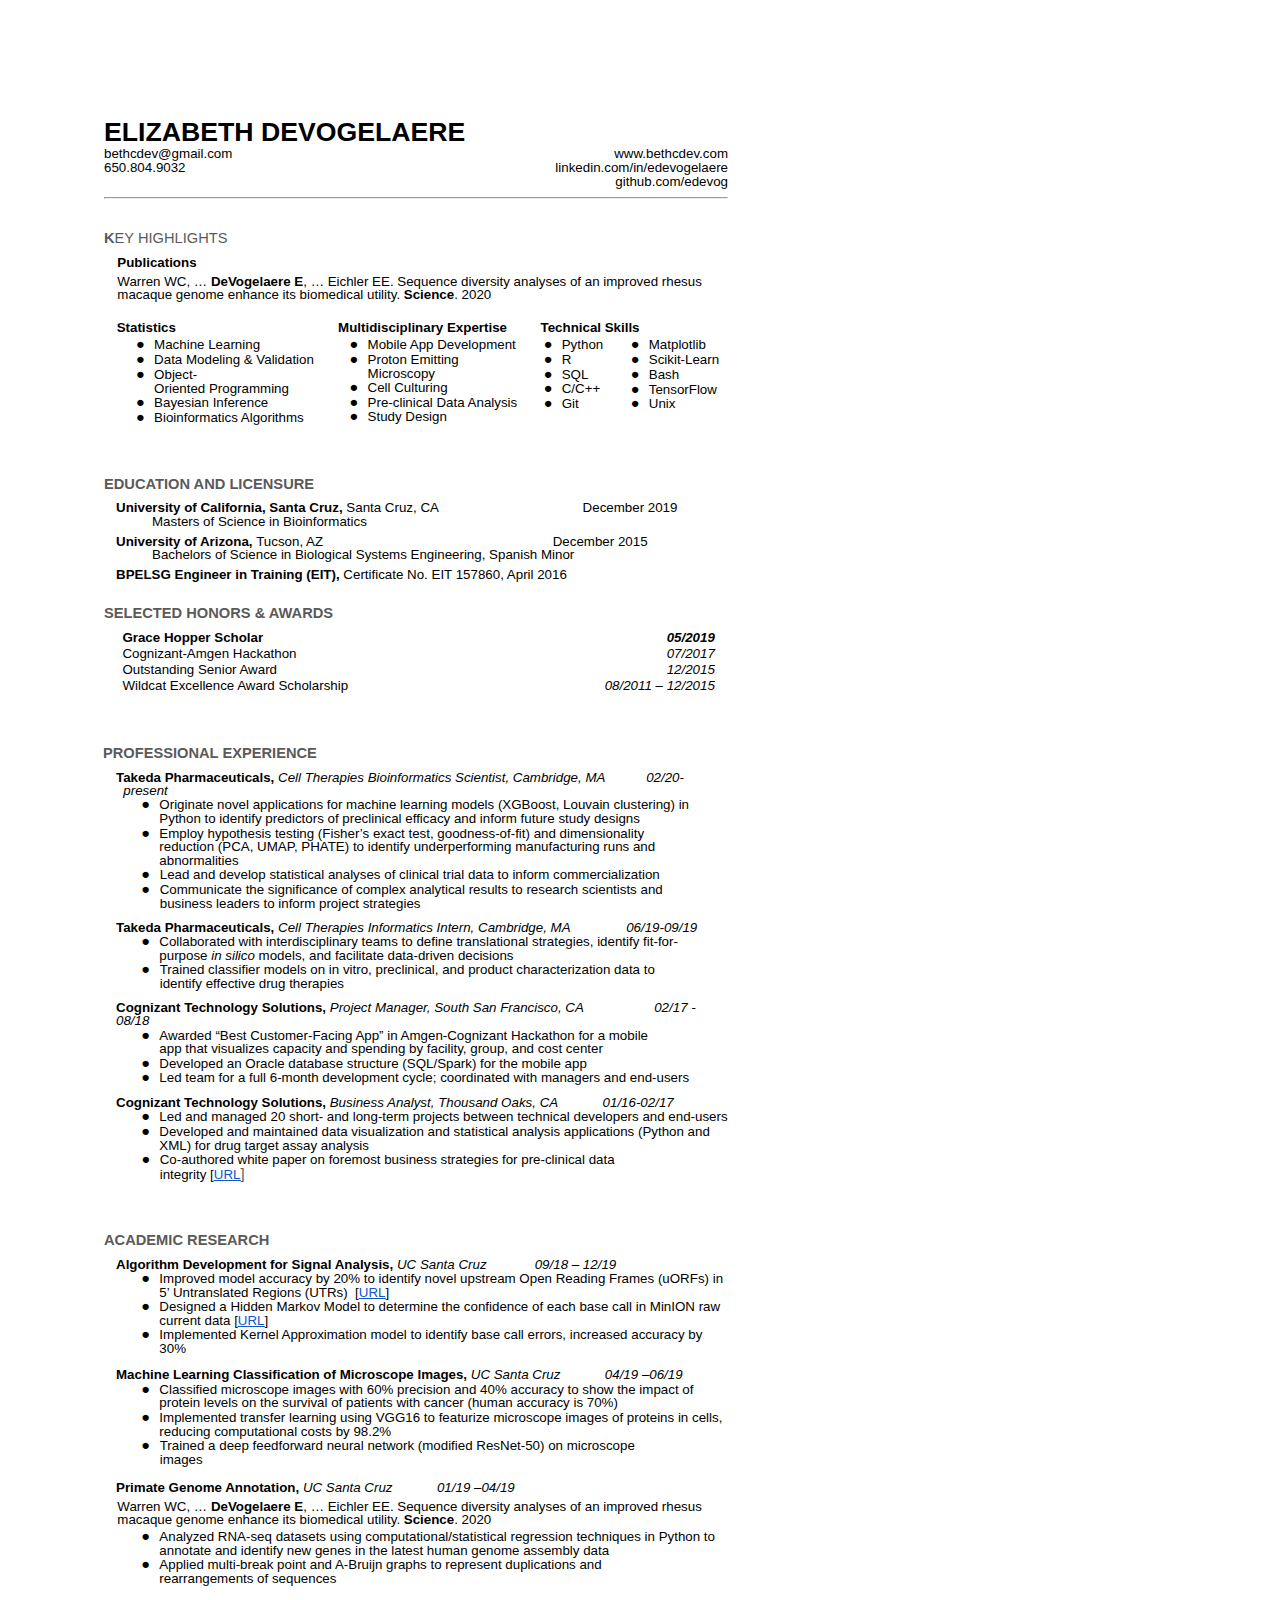
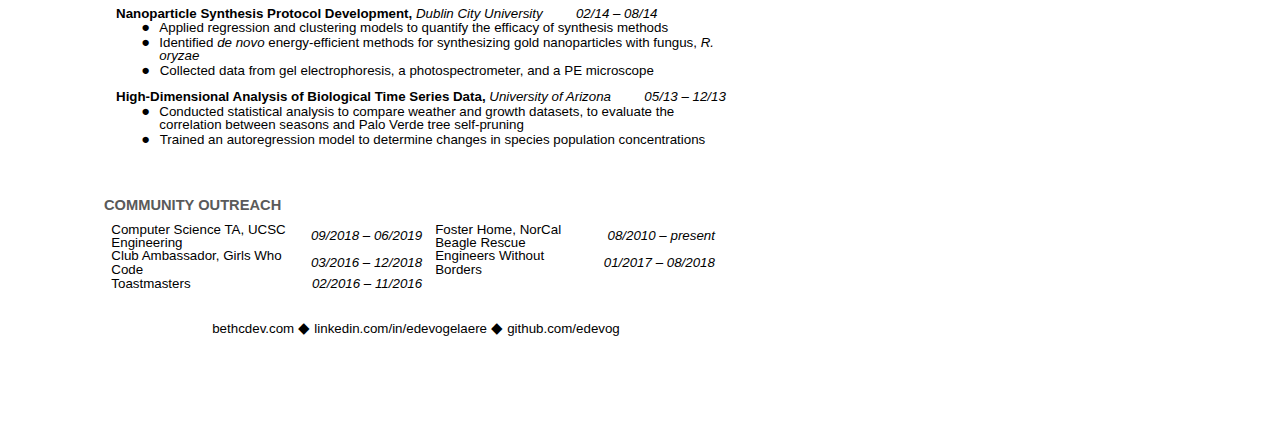
==== commit 1e3735b7: "new resume" ====
--- a/Resume/ElizabethDeVogelaereResume.html
+++ b/Resume/ElizabethDeVogelaereResume.html
@@ -1 +1 @@
-<html><head><meta content="text/html; charset=UTF-8" http-equiv="content-type"><style type="text/css">.lst-kix_list_14-1>li:before{content:"\002022  "}.lst-kix_list_14-3>li:before{content:"\002022  "}ul.lst-kix_list_1-0{list-style-type:none}.lst-kix_list_14-0>li:before{content:"\0025cf  "}.lst-kix_list_14-4>li:before{content:"\002022  "}.lst-kix_list_14-5>li:before{content:"\002022  "}.lst-kix_list_14-7>li:before{content:"\002022  "}.lst-kix_list_14-6>li:before{content:"\002022  "}ul.lst-kix_list_9-3{list-style-type:none}ul.lst-kix_list_9-4{list-style-type:none}ul.lst-kix_list_9-1{list-style-type:none}ul.lst-kix_list_9-2{list-style-type:none}ul.lst-kix_list_9-7{list-style-type:none}ul.lst-kix_list_9-8{list-style-type:none}ul.lst-kix_list_9-5{list-style-type:none}ul.lst-kix_list_9-6{list-style-type:none}ul.lst-kix_list_1-3{list-style-type:none}ul.lst-kix_list_1-4{list-style-type:none}ul.lst-kix_list_1-1{list-style-type:none}ul.lst-kix_list_1-2{list-style-type:none}ul.lst-kix_list_1-7{list-style-type:none}ul.lst-kix_list_9-0{list-style-type:none}ul.lst-kix_list_1-8{list-style-type:none}ul.lst-kix_list_1-5{list-style-type:none}.lst-kix_list_14-2>li:before{content:"\002022  "}ul.lst-kix_list_1-6{list-style-type:none}.lst-kix_sdhklr2pfhnq-3>li:before{content:"\002022  "}.lst-kix_sdhklr2pfhnq-4>li:before{content:"\002022  "}.lst-kix_list_14-8>li:before{content:"\002022  "}.lst-kix_sdhklr2pfhnq-2>li:before{content:"\002022  "}.lst-kix_sdhklr2pfhnq-1>li:before{content:"\002022  "}ul.lst-kix_4d44aphy2z9z-8{list-style-type:none}.lst-kix_sdhklr2pfhnq-0>li:before{content:"\0025cf  "}ul.lst-kix_4d44aphy2z9z-3{list-style-type:none}ul.lst-kix_4d44aphy2z9z-2{list-style-type:none}.lst-kix_list_5-0>li:before{content:"\0025cf  "}ul.lst-kix_4d44aphy2z9z-1{list-style-type:none}ul.lst-kix_4d44aphy2z9z-0{list-style-type:none}ul.lst-kix_4d44aphy2z9z-7{list-style-type:none}ul.lst-kix_4d44aphy2z9z-6{list-style-type:none}ul.lst-kix_4d44aphy2z9z-5{list-style-type:none}ul.lst-kix_4d44aphy2z9z-4{list-style-type:none}.lst-kix_list_5-3>li:before{content:"\002022  "}.lst-kix_list_5-2>li:before{content:"\002022  "}.lst-kix_list_5-1>li:before{content:"\002022  "}.lst-kix_list_5-7>li:before{content:"\002022  "}ul.lst-kix_list_8-4{list-style-type:none}ul.lst-kix_list_8-5{list-style-type:none}.lst-kix_list_5-6>li:before{content:"\002022  "}.lst-kix_list_5-8>li:before{content:"\002022  "}ul.lst-kix_list_8-2{list-style-type:none}ul.lst-kix_list_8-3{list-style-type:none}ul.lst-kix_list_8-8{list-style-type:none}ul.lst-kix_list_8-6{list-style-type:none}ul.lst-kix_list_8-7{list-style-type:none}.lst-kix_list_5-4>li:before{content:"\002022  "}.lst-kix_list_5-5>li:before{content:"\002022  "}ul.lst-kix_list_8-0{list-style-type:none}ul.lst-kix_list_8-1{list-style-type:none}.lst-kix_list_6-1>li:before{content:"\002022  "}.lst-kix_list_6-3>li:before{content:"\002022  "}.lst-kix_list_6-0>li:before{content:"\0025cf  "}.lst-kix_list_6-4>li:before{content:"\002022  "}li.li-bullet-2:before{margin-left:-13.6pt;white-space:nowrap;display:inline-block;min-width:13.6pt}.lst-kix_list_6-2>li:before{content:"\002022  "}.lst-kix_list_6-8>li:before{content:"\002022  "}.lst-kix_list_6-5>li:before{content:"\002022  "}.lst-kix_list_6-7>li:before{content:"\002022  "}.lst-kix_list_6-6>li:before{content:"\002022  "}.lst-kix_nlstv0tqiayi-1>li:before{content:"\002022  "}.lst-kix_list_2-7>li:before{content:"\002022  "}.lst-kix_list_7-4>li:before{content:"\002022  "}.lst-kix_list_7-6>li:before{content:"\002022  "}.lst-kix_nlstv0tqiayi-3>li:before{content:"\002022  "}.lst-kix_list_2-5>li:before{content:"\002022  "}ul.lst-kix_nlstv0tqiayi-0{list-style-type:none}.lst-kix_nlstv0tqiayi-5>li:before{content:"\002022  "}ul.lst-kix_nlstv0tqiayi-2{list-style-type:none}.lst-kix_list_7-2>li:before{content:"\002022  "}ul.lst-kix_nlstv0tqiayi-1{list-style-type:none}ul.lst-kix_list_3-7{list-style-type:none}ul.lst-kix_list_3-8{list-style-type:none}.lst-kix_list_10-1>li:before{content:"\002022  "}.lst-kix_list_13-7>li:before{content:"\002022  "}ul.lst-kix_list_3-1{list-style-type:none}ul.lst-kix_list_3-2{list-style-type:none}.lst-kix_list_7-8>li:before{content:"\002022  "}ul.lst-kix_list_3-0{list-style-type:none}ul.lst-kix_list_3-5{list-style-type:none}ul.lst-kix_list_3-6{list-style-type:none}ul.lst-kix_list_3-3{list-style-type:none}ul.lst-kix_list_3-4{list-style-type:none}.lst-kix_list_10-7>li:before{content:"\002022  "}.lst-kix_list_15-5>li:before{content:"\002022  "}.lst-kix_list_10-5>li:before{content:"\002022  "}li.li-bullet-1:before{margin-left:-13.6pt;white-space:nowrap;display:inline-block;min-width:13.6pt}.lst-kix_list_10-3>li:before{content:"\002022  "}ul.lst-kix_list_11-7{list-style-type:none}ul.lst-kix_list_11-6{list-style-type:none}.lst-kix_list_4-1>li:before{content:"\002022  "}ul.lst-kix_list_11-5{list-style-type:none}ul.lst-kix_list_11-4{list-style-type:none}ul.lst-kix_list_11-3{list-style-type:none}.lst-kix_list_15-7>li:before{content:"\002022  "}ul.lst-kix_list_11-2{list-style-type:none}ul.lst-kix_list_11-1{list-style-type:none}ul.lst-kix_list_11-0{list-style-type:none}.lst-kix_list_9-2>li:before{content:"\002022  "}ul.lst-kix_nlstv0tqiayi-8{list-style-type:none}ul.lst-kix_nlstv0tqiayi-7{list-style-type:none}.lst-kix_list_4-3>li:before{content:"\002022  "}.lst-kix_list_4-5>li:before{content:"\002022  "}ul.lst-kix_nlstv0tqiayi-4{list-style-type:none}ul.lst-kix_nlstv0tqiayi-3{list-style-type:none}ul.lst-kix_nlstv0tqiayi-6{list-style-type:none}ul.lst-kix_list_11-8{list-style-type:none}ul.lst-kix_nlstv0tqiayi-5{list-style-type:none}.lst-kix_list_15-1>li:before{content:"\002022  "}.lst-kix_list_9-0>li:before{content:"\0025cf  "}.lst-kix_list_15-3>li:before{content:"\002022  "}.lst-kix_ssegi0l0n041-7>li:before{content:"\002022  "}.lst-kix_list_9-6>li:before{content:"\002022  "}.lst-kix_ssegi0l0n041-3>li:before{content:"\002022  "}.lst-kix_list_9-4>li:before{content:"\002022  "}.lst-kix_list_11-3>li:before{content:"\002022  "}.lst-kix_sdhklr2pfhnq-5>li:before{content:"\002022  "}.lst-kix_sdhklr2pfhnq-7>li:before{content:"\002022  "}ul.lst-kix_list_2-8{list-style-type:none}.lst-kix_ssegi0l0n041-1>li:before{content:"\002022  "}.lst-kix_list_12-3>li:before{content:"\002022  "}.lst-kix_list_11-5>li:before{content:"\002022  "}.lst-kix_list_12-1>li:before{content:"\002022  "}ul.lst-kix_list_2-2{list-style-type:none}ul.lst-kix_list_2-3{list-style-type:none}ul.lst-kix_list_2-0{list-style-type:none}ul.lst-kix_list_2-1{list-style-type:none}.lst-kix_list_9-8>li:before{content:"\002022  "}ul.lst-kix_list_2-6{list-style-type:none}.lst-kix_list_1-1>li:before{content:"\002022  "}ul.lst-kix_list_2-7{list-style-type:none}.lst-kix_list_11-7>li:before{content:"\002022  "}ul.lst-kix_list_2-4{list-style-type:none}ul.lst-kix_list_2-5{list-style-type:none}ul.lst-kix_list_10-0{list-style-type:none}.lst-kix_list_1-3>li:before{content:"\002022  "}.lst-kix_list_13-3>li:before{content:"\002022  "}ul.lst-kix_list_10-8{list-style-type:none}ul.lst-kix_list_10-7{list-style-type:none}.lst-kix_list_1-7>li:before{content:"\002022  "}ul.lst-kix_list_10-6{list-style-type:none}ul.lst-kix_list_10-5{list-style-type:none}ul.lst-kix_list_10-4{list-style-type:none}ul.lst-kix_list_10-3{list-style-type:none}.lst-kix_list_1-5>li:before{content:"\002022  "}li.li-bullet-4:before{margin-left:-13.8pt;white-space:nowrap;display:inline-block;min-width:13.8pt}ul.lst-kix_list_10-2{list-style-type:none}ul.lst-kix_list_10-1{list-style-type:none}.lst-kix_list_13-5>li:before{content:"\002022  "}.lst-kix_list_12-5>li:before{content:"\002022  "}.lst-kix_list_12-7>li:before{content:"\002022  "}.lst-kix_nlstv0tqiayi-7>li:before{content:"\002022  "}.lst-kix_list_2-1>li:before{content:"\002022  "}.lst-kix_list_2-3>li:before{content:"\002022  "}.lst-kix_ssegi0l0n041-5>li:before{content:"\002022  "}.lst-kix_list_13-1>li:before{content:"\002022  "}ul.lst-kix_sdhklr2pfhnq-3{list-style-type:none}ul.lst-kix_sdhklr2pfhnq-2{list-style-type:none}ul.lst-kix_sdhklr2pfhnq-1{list-style-type:none}ul.lst-kix_sdhklr2pfhnq-0{list-style-type:none}.lst-kix_6dwumxg4w4jr-6>li:before{content:"\0025cf  "}.lst-kix_list_3-0>li:before{content:"\0025cf  "}ul.lst-kix_list_5-7{list-style-type:none}ul.lst-kix_list_5-8{list-style-type:none}.lst-kix_6dwumxg4w4jr-4>li:before{content:"\0025cb  "}.lst-kix_6dwumxg4w4jr-5>li:before{content:"\0025a0  "}.lst-kix_list_3-1>li:before{content:"\002022  "}.lst-kix_list_3-2>li:before{content:"\002022  "}ul.lst-kix_list_5-5{list-style-type:none}ul.lst-kix_list_5-6{list-style-type:none}.lst-kix_list_8-1>li:before{content:"\002022  "}.lst-kix_6dwumxg4w4jr-3>li:before{content:"\0025cf  "}.lst-kix_list_8-2>li:before{content:"\002022  "}.lst-kix_list_3-5>li:before{content:"\002022  "}ul.lst-kix_list_5-0{list-style-type:none}.lst-kix_6dwumxg4w4jr-0>li:before{content:"\0025cf  "}.lst-kix_6dwumxg4w4jr-1>li:before{content:"\0025cb  "}.lst-kix_list_3-4>li:before{content:"\002022  "}ul.lst-kix_list_5-3{list-style-type:none}.lst-kix_list_3-3>li:before{content:"\002022  "}ul.lst-kix_list_5-4{list-style-type:none}.lst-kix_6dwumxg4w4jr-2>li:before{content:"\0025a0  "}ul.lst-kix_list_5-1{list-style-type:none}.lst-kix_list_8-0>li:before{content:"\0025cf  "}ul.lst-kix_list_5-2{list-style-type:none}.lst-kix_list_8-7>li:before{content:"\002022  "}.lst-kix_list_3-8>li:before{content:"\002022  "}.lst-kix_9yejmtuc4vop-5>li:before{content:"\002022  "}.lst-kix_9yejmtuc4vop-7>li:before{content:"\002022  "}.lst-kix_list_8-5>li:before{content:"\002022  "}.lst-kix_list_8-6>li:before{content:"\002022  "}.lst-kix_9yejmtuc4vop-2>li:before{content:"\002022  "}.lst-kix_9yejmtuc4vop-6>li:before{content:"\002022  "}.lst-kix_list_8-3>li:before{content:"\002022  "}ul.lst-kix_list_13-5{list-style-type:none}ul.lst-kix_list_13-4{list-style-type:none}ul.lst-kix_list_13-3{list-style-type:none}.lst-kix_list_3-6>li:before{content:"\002022  "}ul.lst-kix_list_13-2{list-style-type:none}.lst-kix_9yejmtuc4vop-1>li:before{content:"\002022  "}ul.lst-kix_list_13-1{list-style-type:none}.lst-kix_list_3-7>li:before{content:"\002022  "}ul.lst-kix_list_13-0{list-style-type:none}.lst-kix_list_8-4>li:before{content:"\002022  "}.lst-kix_9yejmtuc4vop-0>li:before{content:"\0025cf  "}.lst-kix_9yejmtuc4vop-8>li:before{content:"\002022  "}.lst-kix_list_11-2>li:before{content:"\002022  "}ul.lst-kix_list_13-8{list-style-type:none}.lst-kix_list_11-1>li:before{content:"\002022  "}ul.lst-kix_list_13-7{list-style-type:none}ul.lst-kix_list_13-6{list-style-type:none}.lst-kix_9yejmtuc4vop-3>li:before{content:"\002022  "}.lst-kix_list_11-0>li:before{content:"\0025cf  "}.lst-kix_list_8-8>li:before{content:"\002022  "}.lst-kix_9yejmtuc4vop-4>li:before{content:"\002022  "}.lst-kix_4d44aphy2z9z-4>li:before{content:"\0025cb  "}.lst-kix_4d44aphy2z9z-5>li:before{content:"\0025a0  "}.lst-kix_4d44aphy2z9z-3>li:before{content:"\0025cf  "}.lst-kix_4d44aphy2z9z-7>li:before{content:"\0025cb  "}.lst-kix_list_4-8>li:before{content:"\002022  "}ul.lst-kix_6dwumxg4w4jr-6{list-style-type:none}ul.lst-kix_6dwumxg4w4jr-7{list-style-type:none}.lst-kix_4d44aphy2z9z-0>li:before{content:"\0025cf  "}.lst-kix_4d44aphy2z9z-1>li:before{content:"\0025cb  "}.lst-kix_4d44aphy2z9z-8>li:before{content:"\0025a0  "}.lst-kix_list_4-7>li:before{content:"\002022  "}ul.lst-kix_6dwumxg4w4jr-4{list-style-type:none}ul.lst-kix_6dwumxg4w4jr-5{list-style-type:none}ul.lst-kix_6dwumxg4w4jr-2{list-style-type:none}ul.lst-kix_6dwumxg4w4jr-3{list-style-type:none}.lst-kix_4d44aphy2z9z-2>li:before{content:"\0025a0  "}ul.lst-kix_6dwumxg4w4jr-0{list-style-type:none}ul.lst-kix_6dwumxg4w4jr-1{list-style-type:none}ul.lst-kix_list_4-8{list-style-type:none}ul.lst-kix_list_4-6{list-style-type:none}ul.lst-kix_list_4-7{list-style-type:none}ul.lst-kix_6dwumxg4w4jr-8{list-style-type:none}ul.lst-kix_list_4-0{list-style-type:none}ul.lst-kix_list_4-1{list-style-type:none}ul.lst-kix_list_4-4{list-style-type:none}ul.lst-kix_list_4-5{list-style-type:none}.lst-kix_4d44aphy2z9z-6>li:before{content:"\0025cf  "}ul.lst-kix_list_4-2{list-style-type:none}ul.lst-kix_list_4-3{list-style-type:none}ul.lst-kix_list_12-6{list-style-type:none}ul.lst-kix_list_12-5{list-style-type:none}ul.lst-kix_list_12-4{list-style-type:none}ul.lst-kix_list_12-3{list-style-type:none}ul.lst-kix_list_12-2{list-style-type:none}ul.lst-kix_list_12-1{list-style-type:none}ul.lst-kix_list_12-0{list-style-type:none}ul.lst-kix_sdhklr2pfhnq-8{list-style-type:none}ul.lst-kix_sdhklr2pfhnq-7{list-style-type:none}ul.lst-kix_sdhklr2pfhnq-6{list-style-type:none}.lst-kix_6dwumxg4w4jr-7>li:before{content:"\0025cb  "}ul.lst-kix_list_12-8{list-style-type:none}ul.lst-kix_sdhklr2pfhnq-5{list-style-type:none}ul.lst-kix_list_12-7{list-style-type:none}ul.lst-kix_sdhklr2pfhnq-4{list-style-type:none}.lst-kix_6dwumxg4w4jr-8>li:before{content:"\0025a0  "}.lst-kix_list_7-0>li:before{content:"\0025cf  "}ul.lst-kix_9yejmtuc4vop-5{list-style-type:none}.lst-kix_list_2-6>li:before{content:"\002022  "}ul.lst-kix_9yejmtuc4vop-4{list-style-type:none}.lst-kix_nlstv0tqiayi-0>li:before{content:"\0025cf  "}.lst-kix_nlstv0tqiayi-2>li:before{content:"\002022  "}ul.lst-kix_9yejmtuc4vop-7{list-style-type:none}ul.lst-kix_9yejmtuc4vop-6{list-style-type:none}.lst-kix_list_2-4>li:before{content:"\002022  "}.lst-kix_list_2-8>li:before{content:"\002022  "}ul.lst-kix_9yejmtuc4vop-8{list-style-type:none}.lst-kix_list_7-1>li:before{content:"\002022  "}.lst-kix_list_7-5>li:before{content:"\002022  "}.lst-kix_nlstv0tqiayi-4>li:before{content:"\002022  "}.lst-kix_nlstv0tqiayi-6>li:before{content:"\002022  "}.lst-kix_list_7-3>li:before{content:"\002022  "}ul.lst-kix_list_7-5{list-style-type:none}.lst-kix_list_10-0>li:before{content:"\0025cf  "}ul.lst-kix_list_7-6{list-style-type:none}ul.lst-kix_list_7-3{list-style-type:none}ul.lst-kix_list_7-4{list-style-type:none}.lst-kix_list_13-6>li:before{content:"\002022  "}.lst-kix_list_13-8>li:before{content:"\002022  "}ul.lst-kix_list_7-7{list-style-type:none}ul.lst-kix_list_7-8{list-style-type:none}ul.lst-kix_list_7-1{list-style-type:none}ul.lst-kix_list_7-2{list-style-type:none}ul.lst-kix_list_7-0{list-style-type:none}.lst-kix_list_7-7>li:before{content:"\002022  "}.lst-kix_list_15-4>li:before{content:"\002022  "}.lst-kix_list_15-6>li:before{content:"\002022  "}.lst-kix_list_10-4>li:before{content:"\002022  "}.lst-kix_list_10-8>li:before{content:"\002022  "}.lst-kix_list_4-0>li:before{content:"\0025cf  "}ul.lst-kix_list_15-3{list-style-type:none}ul.lst-kix_list_15-2{list-style-type:none}.lst-kix_list_15-0>li:before{content:"\0025cf  "}ul.lst-kix_list_15-1{list-style-type:none}.lst-kix_list_15-8>li:before{content:"\002022  "}ul.lst-kix_list_15-0{list-style-type:none}li.li-bullet-3:before{margin-left:-13.8pt;white-space:nowrap;display:inline-block;min-width:13.8pt}.lst-kix_list_10-2>li:before{content:"\002022  "}.lst-kix_list_4-4>li:before{content:"\002022  "}ul.lst-kix_list_15-8{list-style-type:none}.lst-kix_list_4-2>li:before{content:"\002022  "}.lst-kix_list_4-6>li:before{content:"\002022  "}ul.lst-kix_list_15-7{list-style-type:none}ul.lst-kix_list_15-6{list-style-type:none}.lst-kix_list_9-3>li:before{content:"\002022  "}ul.lst-kix_list_15-5{list-style-type:none}ul.lst-kix_list_15-4{list-style-type:none}.lst-kix_list_15-2>li:before{content:"\002022  "}.lst-kix_list_10-6>li:before{content:"\002022  "}.lst-kix_list_9-1>li:before{content:"\002022  "}.lst-kix_ssegi0l0n041-8>li:before{content:"\002022  "}.lst-kix_list_9-7>li:before{content:"\002022  "}.lst-kix_list_11-4>li:before{content:"\002022  "}.lst-kix_ssegi0l0n041-2>li:before{content:"\002022  "}.lst-kix_list_12-4>li:before{content:"\002022  "}.lst-kix_list_9-5>li:before{content:"\002022  "}ul.lst-kix_list_6-6{list-style-type:none}.lst-kix_sdhklr2pfhnq-6>li:before{content:"\002022  "}.lst-kix_ssegi0l0n041-0>li:before{content:"\0025cf  "}ul.lst-kix_list_6-7{list-style-type:none}ul.lst-kix_list_6-4{list-style-type:none}ul.lst-kix_list_6-5{list-style-type:none}ul.lst-kix_list_6-8{list-style-type:none}.lst-kix_list_12-2>li:before{content:"\002022  "}.lst-kix_list_11-6>li:before{content:"\002022  "}.lst-kix_list_1-0>li:before{content:"\0025cf  "}ul.lst-kix_list_6-2{list-style-type:none}.lst-kix_list_11-8>li:before{content:"\002022  "}.lst-kix_sdhklr2pfhnq-8>li:before{content:"\002022  "}ul.lst-kix_list_6-3{list-style-type:none}.lst-kix_list_1-2>li:before{content:"\002022  "}ul.lst-kix_list_6-0{list-style-type:none}.lst-kix_list_12-0>li:before{content:"\0025cf  "}ul.lst-kix_list_6-1{list-style-type:none}.lst-kix_list_1-4>li:before{content:"\002022  "}.lst-kix_list_13-0>li:before{content:"\0025cf  "}ul.lst-kix_ssegi0l0n041-0{list-style-type:none}ul.lst-kix_ssegi0l0n041-1{list-style-type:none}ul.lst-kix_ssegi0l0n041-2{list-style-type:none}ul.lst-kix_ssegi0l0n041-3{list-style-type:none}ul.lst-kix_ssegi0l0n041-4{list-style-type:none}ul.lst-kix_list_14-4{list-style-type:none}ul.lst-kix_list_14-3{list-style-type:none}ul.lst-kix_list_14-2{list-style-type:none}.lst-kix_list_13-4>li:before{content:"\002022  "}ul.lst-kix_list_14-1{list-style-type:none}ul.lst-kix_list_14-0{list-style-type:none}.lst-kix_list_1-6>li:before{content:"\002022  "}li.li-bullet-0:before{margin-left:-13.5pt;white-space:nowrap;display:inline-block;min-width:13.5pt}.lst-kix_nlstv0tqiayi-8>li:before{content:"\002022  "}ul.lst-kix_list_14-8{list-style-type:none}ul.lst-kix_list_14-7{list-style-type:none}.lst-kix_list_2-0>li:before{content:"\0025cf  "}.lst-kix_list_12-6>li:before{content:"\002022  "}ul.lst-kix_list_14-6{list-style-type:none}ul.lst-kix_list_14-5{list-style-type:none}.lst-kix_ssegi0l0n041-4>li:before{content:"\002022  "}ul.lst-kix_ssegi0l0n041-5{list-style-type:none}.lst-kix_list_1-8>li:before{content:"\002022  "}.lst-kix_list_2-2>li:before{content:"\002022  "}ul.lst-kix_ssegi0l0n041-6{list-style-type:none}ul.lst-kix_ssegi0l0n041-7{list-style-type:none}.lst-kix_list_13-2>li:before{content:"\002022  "}ul.lst-kix_ssegi0l0n041-8{list-style-type:none}ul.lst-kix_9yejmtuc4vop-1{list-style-type:none}.lst-kix_ssegi0l0n041-6>li:before{content:"\002022  "}ul.lst-kix_9yejmtuc4vop-0{list-style-type:none}.lst-kix_list_12-8>li:before{content:"\002022  "}ul.lst-kix_9yejmtuc4vop-3{list-style-type:none}ul.lst-kix_9yejmtuc4vop-2{list-style-type:none}ol{margin:0;padding:0}table td,table th{padding:0}.c84{border-right-style:solid;padding:5pt 5pt 5pt 5pt;border-bottom-color:#ffffff;border-top-width:0pt;border-right-width:0pt;border-left-color:#ffffff;vertical-align:bottom;border-right-color:#ffffff;border-left-width:0pt;border-top-style:solid;border-left-style:solid;border-bottom-width:0pt;width:153.8pt;border-top-color:#ffffff;border-bottom-style:solid}.c94{border-right-style:solid;padding:5pt 5pt 5pt 5pt;border-bottom-color:#ffffff;border-top-width:0pt;border-right-width:0pt;border-left-color:#ffffff;vertical-align:top;border-right-color:#ffffff;border-left-width:0pt;border-top-style:solid;border-left-style:solid;border-bottom-width:0pt;width:333.8pt;border-top-color:#ffffff;border-bottom-style:solid}.c77{border-right-style:solid;border-bottom-color:#000000;border-top-width:0pt;border-right-width:0pt;border-left-color:#000000;vertical-align:top;border-right-color:#000000;border-left-width:0pt;border-top-style:solid;border-left-style:solid;border-bottom-width:0pt;width:153.8pt;border-top-color:#000000;border-bottom-style:solid}.c69{border-right-style:solid;border-bottom-color:#000000;border-top-width:0pt;border-right-width:0pt;border-left-color:#000000;vertical-align:top;border-right-color:#000000;border-left-width:0pt;border-top-style:solid;border-left-style:solid;border-bottom-width:0pt;width:151.5pt;border-top-color:#000000;border-bottom-style:solid}.c2{border-right-style:solid;border-bottom-color:#000000;border-top-width:0pt;border-right-width:0pt;border-left-color:#000000;vertical-align:top;border-right-color:#000000;border-left-width:0pt;border-top-style:solid;border-left-style:solid;border-bottom-width:0pt;width:187.8pt;border-top-color:#000000;border-bottom-style:solid}.c49{border-right-style:solid;border-bottom-color:#000000;border-top-width:0pt;border-right-width:0pt;border-left-color:#000000;vertical-align:top;border-right-color:#000000;border-left-width:0pt;border-top-style:solid;border-left-style:solid;border-bottom-width:0pt;width:84pt;border-top-color:#000000;border-bottom-style:solid}.c45{border-right-style:solid;border-bottom-color:#000000;border-top-width:0pt;border-right-width:0pt;border-left-color:#000000;vertical-align:top;border-right-color:#000000;border-left-width:0pt;border-top-style:solid;border-left-style:solid;border-bottom-width:0pt;width:155.2pt;border-top-color:#000000;border-bottom-style:solid}.c13{border-right-style:solid;border-bottom-color:#000000;border-top-width:0pt;border-right-width:0pt;border-left-color:#000000;vertical-align:top;border-right-color:#000000;border-left-width:0pt;border-top-style:solid;border-left-style:solid;border-bottom-width:0pt;width:279.7pt;border-top-color:#000000;border-bottom-style:solid}.c32{border-right-style:solid;border-bottom-color:#000000;border-top-width:0pt;border-right-width:0pt;border-left-color:#000000;vertical-align:top;border-right-color:#000000;border-left-width:0pt;border-top-style:solid;border-left-style:solid;border-bottom-width:0pt;width:159.8pt;border-top-color:#000000;border-bottom-style:solid}.c90{border-right-style:solid;border-bottom-color:#000000;border-top-width:0pt;border-right-width:0pt;border-left-color:#000000;vertical-align:top;border-right-color:#000000;border-left-width:0pt;border-top-style:solid;border-left-style:solid;border-bottom-width:0pt;width:69.8pt;border-top-color:#000000;border-bottom-style:solid}.c21{border-right-style:solid;border-bottom-color:#000000;border-top-width:0pt;border-right-width:0pt;border-left-color:#000000;vertical-align:top;border-right-color:#000000;border-left-width:0pt;border-top-style:solid;border-left-style:solid;border-bottom-width:0pt;width:308.6pt;border-top-color:#000000;border-bottom-style:solid}.c62{-webkit-text-decoration-skip:none;color:#000000;font-weight:400;text-decoration:underline;vertical-align:baseline;text-decoration-skip-ink:none;font-family:"Arial";font-style:normal}.c36{margin-left:41.8pt;padding-top:0.1pt;padding-left:-4.2pt;padding-bottom:0pt;line-height:1.0;text-align:left;margin-right:22.8pt}.c10{margin-left:36pt;padding-top:5pt;text-indent:-27pt;padding-bottom:0pt;line-height:1.0;text-align:left;margin-right:1.5pt}.c11{margin-left:41.5pt;padding-top:0.1pt;padding-left:-4.5pt;padding-bottom:0pt;line-height:1.0;text-align:left;margin-right:22.8pt}.c8{margin-left:41.5pt;padding-top:0.1pt;padding-left:-4.5pt;padding-bottom:0pt;line-height:1.0;text-align:left;margin-right:1.5pt}.c18{margin-left:41.8pt;padding-top:0pt;padding-left:-4.2pt;padding-bottom:0pt;line-height:1.0;text-align:left}.c63{margin-left:13.5pt;padding-top:8pt;text-indent:-4.5pt;padding-bottom:0pt;line-height:1.0;text-align:left}.c57{margin-left:32.6pt;padding-top:0pt;padding-left:-4.5pt;padding-bottom:0pt;line-height:1.0166666666666666;text-align:left}.c24{margin-left:19pt;padding-top:9.7pt;text-indent:-10pt;padding-bottom:0pt;line-height:1.0;text-align:left}.c53{margin-left:10pt;padding-top:4pt;padding-bottom:0pt;line-height:1.0;text-align:left;margin-right:13.4pt}.c19{margin-left:10pt;padding-top:10pt;text-indent:-10pt;padding-bottom:0pt;line-height:1.0;text-align:left}.c26{margin-left:27.1pt;padding-top:0pt;padding-left:-4.5pt;padding-bottom:0pt;line-height:1.0166666666666666;text-align:left}.c5{color:#000000;font-weight:400;text-decoration:none;vertical-align:baseline;font-family:"Arial";font-style:italic}.c82{margin-left:19pt;padding-top:4.7pt;text-indent:-10pt;padding-bottom:0pt;line-height:1.0;text-align:left}.c73{color:#ff0000;font-weight:400;text-decoration:none;vertical-align:baseline;font-family:"Arial";font-style:normal}.c20{margin-left:14.5pt;padding-top:8.1pt;text-indent:-5.5pt;padding-bottom:0pt;line-height:1.0;text-align:left}.c56{margin-left:31.5pt;padding-top:5pt;text-indent:-22.5pt;padding-bottom:0pt;line-height:1.0;text-align:left}.c99{padding-top:7.8pt;text-indent:-27pt;padding-bottom:0pt;line-height:1.0;text-align:left;margin-right:1.5pt}.c95{margin-left:13.5pt;padding-top:7.9pt;text-indent:-4.5pt;padding-bottom:0pt;line-height:1.0;text-align:left}.c15{color:#5a5a5a;font-weight:400;text-decoration:none;vertical-align:baseline;font-family:"Arial";font-style:normal}.c3{color:#000000;font-weight:400;text-decoration:none;vertical-align:baseline;font-family:"Arial";font-style:normal}.c0{margin-left:27.1pt;padding-top:0pt;padding-left:-4.5pt;padding-bottom:0pt;line-height:1.0083333333333333;text-align:left}.c93{margin-left:10pt;padding-top:0.1pt;text-indent:-10pt;padding-bottom:0pt;line-height:1.0;text-align:left}.c68{margin-left:41.8pt;padding-top:0.1pt;padding-left:-4.2pt;padding-bottom:0pt;line-height:1.0;text-align:left}.c89{margin-left:19pt;padding-top:8pt;text-indent:-10pt;padding-bottom:0pt;line-height:1.0;text-align:left}.c27{margin-left:41.5pt;padding-top:0pt;padding-left:-4.5pt;padding-bottom:0pt;line-height:1.0125;text-align:left}.c40{margin-left:1pt;padding-top:0.7pt;padding-bottom:0pt;line-height:1.05;text-align:right}.c6{padding-top:0pt;padding-bottom:0pt;line-height:1.0;text-align:right;margin-right:9.9pt}.c86{padding-top:0.1pt;padding-bottom:0pt;line-height:1.0;text-align:left;margin-right:14.9pt}.c46{color:#000000;text-decoration:none;vertical-align:baseline;font-family:"Arial";font-style:normal}.c31{padding-top:0.3pt;padding-bottom:0pt;line-height:1.0;text-align:left;height:11pt}.c12{padding-top:0pt;padding-bottom:0pt;line-height:1.0;text-align:right;margin-right:9.8pt}.c52{margin-left:1pt;padding-top:0.7pt;padding-bottom:0pt;line-height:1.05;text-align:left}.c103{padding-top:0.1pt;padding-bottom:0pt;line-height:1.0;text-align:right;margin-right:9.9pt}.c87{padding-top:2pt;padding-bottom:0pt;line-height:1.0;text-align:left;margin-right:-3pt}.c91{padding-top:0.1pt;padding-bottom:0pt;line-height:1.0;text-align:right;margin-right:9.8pt}.c30{padding-top:0.1pt;padding-bottom:0pt;line-height:1.0;text-align:left;height:11pt}.c41{padding-top:0.7pt;padding-bottom:0pt;line-height:1.05;text-align:right}.c25{padding-top:0pt;padding-bottom:0pt;line-height:1.0;text-align:left}.c76{padding-top:0pt;padding-bottom:0pt;line-height:1.0;text-align:center}.c39{border-spacing:0;border-collapse:collapse;margin-right:auto}.c61{padding-top:0.2pt;padding-bottom:0pt;line-height:1.0;text-align:left}.c92{padding-top:0pt;padding-bottom:0pt;line-height:1.0166666666666666;text-align:left}.c67{padding-top:0.4pt;padding-bottom:0pt;line-height:1.0;text-align:left}.c55{padding-top:0.1pt;padding-bottom:0pt;line-height:1.0125;text-align:left}.c54{margin-left:5pt;border-spacing:0;border-collapse:collapse;margin-right:auto}.c102{padding-top:5.7pt;padding-bottom:0pt;line-height:1.0;text-align:left}.c100{padding-top:0pt;padding-bottom:0pt;line-height:1.0208333333333333;text-align:left}.c66{padding-top:0pt;padding-bottom:0pt;line-height:1.05;text-align:left}.c47{margin-left:13.8pt;border-spacing:0;border-collapse:collapse;margin-right:auto}.c64{padding-top:0pt;padding-bottom:0pt;line-height:1.15;text-align:left}.c85{padding-top:0pt;padding-bottom:0pt;line-height:1.0125;text-align:left}.c29{text-decoration-skip-ink:none;-webkit-text-decoration-skip:none;color:#1155cc;text-decoration:underline}.c72{background-color:#ffffff;max-width:468pt;padding:72pt 72pt 72pt 72pt}.c33{margin-left:41.5pt;padding-left:-4.5pt;margin-right:1.5pt}.c88{margin-left:41.8pt;padding-left:-4.5pt;margin-right:37.1pt}.c96{margin-left:19.2pt;text-indent:-10.2pt}.c17{padding:0;margin:0}.c70{margin-left:32.6pt;padding-left:-4.5pt}.c60{margin-left:9pt;text-indent:-9.8pt}.c71{margin-left:37pt;padding-left:-4.5pt}.c42{margin-left:41.5pt;padding-left:-4.5pt}.c58{margin-left:27.1pt;padding-left:-4.5pt}.c97{margin-left:10pt;text-indent:-10pt}.c35{color:inherit;text-decoration:inherit}.c34{margin-left:29.2pt;padding-left:-4.5pt}.c44{height:11pt}.c22{color:#5a5a5a}.c74{height:22pt}.c101{font-size:6pt}.c83{margin-right:43.9pt}.c78{margin-right:54.1pt}.c38{font-style:italic}.c14{font-weight:700}.c75{margin-left:37pt}.c48{margin-right:52.6pt}.c28{margin-left:4.5pt}.c51{margin-left:7.1pt}.c50{margin-left:11.1pt}.c7{height:0pt}.c59{margin-right:22.1pt}.c81{margin-right:34.5pt}.c23{font-size:8.5pt}.c1{font-size:10pt}.c9{font-size:11pt}.c43{height:60pt}.c65{height:24pt}.c79{margin-left:36pt}.c80{font-size:21pt}.c16{font-size:5.5pt}.c37{font-size:6.5pt}.c98{margin-right:37.1pt}.c4{height:12pt}.title{padding-top:24pt;color:#000000;font-weight:700;font-size:36pt;padding-bottom:6pt;font-family:"Arial";line-height:1.0;page-break-after:avoid;text-align:left}.subtitle{padding-top:18pt;color:#666666;font-size:24pt;padding-bottom:4pt;font-family:"Georgia";line-height:1.0;page-break-after:avoid;font-style:italic;text-align:left}li{color:#000000;font-size:11pt;font-family:"Arial"}p{margin:0;color:#000000;font-size:11pt;font-family:"Arial"}h1{padding-top:0pt;color:#000000;font-size:11pt;padding-bottom:0pt;font-family:"Arial";line-height:1.0;text-align:left}h2{padding-top:18pt;color:#000000;font-weight:700;font-size:18pt;padding-bottom:4pt;font-family:"Arial";line-height:1.0;page-break-after:avoid;text-align:left}h3{padding-top:14pt;color:#000000;font-weight:700;font-size:14pt;padding-bottom:4pt;font-family:"Arial";line-height:1.0;page-break-after:avoid;text-align:left}h4{padding-top:12pt;color:#000000;font-weight:700;font-size:12pt;padding-bottom:2pt;font-family:"Arial";line-height:1.0;page-break-after:avoid;text-align:left}h5{padding-top:11pt;color:#000000;font-weight:700;font-size:11pt;padding-bottom:2pt;font-family:"Arial";line-height:1.0;page-break-after:avoid;text-align:left}h6{padding-top:10pt;color:#000000;font-weight:700;font-size:10pt;padding-bottom:2pt;font-family:"Arial";line-height:1.0;page-break-after:avoid;text-align:left}</style></head><body class="c72"><div><p class="c25 c44"><span class="c3 c1"></span></p><a id="t.6aefbac47854dda898f4ef2a0ab7b83262444917"></a><a id="t.3"></a><table class="c39"><tbody><tr class="c7"><td class="c94" colspan="1" rowspan="1"><p class="c67"><span class="c46 c14 c80">ELIZABETH DEVOGELAERE</span></p><p class="c52"><span><a class="c35" href="mailto:bethcdev@gmail.com">bethcdev@gmail.com</a></span></p><p class="c66"><span>650.804.9032</span></p></td><td class="c84" colspan="1" rowspan="1"><p class="c41"><span><a class="c35" href="https://www.google.com/url?q=http://www.bethcdev.com/&amp;sa=D&amp;source=editors&amp;ust=1618094757561000&amp;usg=AOvVaw2Sv4T6Vr4sELHnCQCzCPPv">bethcdev.com</a></span></p><p class="c40"><span><a class="c35" href="https://www.google.com/url?q=https://www.linkedin.com/in/edevogelaere&amp;sa=D&amp;source=editors&amp;ust=1618094757562000&amp;usg=AOvVaw17FKgqT3MMjiGyaYoJZ8hD">linkedin.com/in/edevogelaere</a></span></p><p class="c40"><span><a class="c35" href="https://www.google.com/url?q=https://github.com/edevog&amp;sa=D&amp;source=editors&amp;ust=1618094757562000&amp;usg=AOvVaw0x2WBdkzVH1j2-AFMeVUlz">github.com/edevog</a></span></p></td></tr></tbody></table><hr><p class="c25 c44"><span class="c3 c1"></span></p></div><h1 class="c102"><span class="c22">O</span><span class="c22">VERVIEW</span></h1><a id="id.gjdgxs"></a><p class="c53"><span class="c3 c1">An impact-focused data scientist with extensive knowledge of statistics and machine learning concepts </span><span class="c1">and their applications to </span><span class="c3 c1">driv</span><span class="c1">e</span><span class="c3 c1">&nbsp;business value by defining problem statements, building optimization models, and developing forecasting algorithms. </span></p><a id="id.30j0zll"></a><p class="c53"><span class="c3 c1">As a self-motivated and supportive team member, I am excited to inform business leaders by deriving actionable insights through statistical modeling, predictive algorithms, and machine learning.</span></p><p class="c44 c61"><span class="c3 c23"></span></p><h1 class="c93"><span class="c15 c9">KEY HIGHLIGHTS</span></h1><p class="c53"><span class="c46 c14 c1">Publications</span></p><p class="c53"><span class="c1">Warren WC, &hellip; </span><span class="c14 c1">DeVogelaere E</span><span class="c1">, &hellip; Eichler EE. Sequence diversity analyses of an improved rhesus macaque genome enhance its biomedical utility. </span><span class="c14 c1">Science</span><span class="c3 c1">. 2020</span></p><p class="c53 c44"><span class="c3 c101"></span></p><a id="t.2b7b4b404cbfa4dfff16479615af75b246a94a6e"></a><a id="t.0"></a><table class="c54"><tbody><tr class="c74"><td class="c45" colspan="1" rowspan="1"><p class="c25 c28"><span class="c46 c14 c1">Advanced Meta- and Network</span></p><p class="c25 c28"><span class="c46 c14 c1">Analyses</span></p></td><td class="c69" colspan="1" rowspan="1"><p class="c25 c51"><span class="c14 c1 c46">Multidisciplinary Expertise</span></p></td><td class="c77" colspan="2" rowspan="1"><p class="c25 c50"><span class="c46 c14 c1">Technical Skills</span></p></td></tr><tr class="c43"><td class="c45" colspan="1" rowspan="1"><ul class="c17 lst-kix_list_14-0 start"><li class="c57 li-bullet-0"><span class="c3 c1">Machine Learning</span></li><li class="c57 li-bullet-0"><span class="c3 c1">Data Modeling &amp; Validation</span></li><li class="c57 li-bullet-0"><span class="c1">Object-Oriented </span><span class="c3 c1">Programming</span></li><li class="c25 c70 li-bullet-0"><span class="c3 c1">Bayesian Statistics </span></li><li class="c70 c85 li-bullet-0"><span class="c1">Bioinformatics Algorithms</span></li></ul></td><td class="c69" colspan="1" rowspan="1"><ul class="c17 lst-kix_list_15-0 start"><li class="c25 c34 li-bullet-0" id="h.1fob9te"><span class="c3 c1">Mobile App Development</span></li><li class="c25 c34 li-bullet-0"><span class="c3 c1">Proton Emitting Microscopy</span></li><li class="c25 c34 li-bullet-0"><span class="c3 c1">Fungal Cell Culturing</span></li><li class="c25 c34 li-bullet-0"><span class="c1 c3">Pre-clinical data analyses in Cell Therapies</span></li></ul></td><td class="c90" colspan="1" rowspan="1"><ul class="c17 lst-kix_list_13-0 start"><li class="c71 c92 li-bullet-0"><span class="c3 c1">Python</span></li><li class="c25 c71 li-bullet-0"><span class="c3 c1">R</span></li><li class="c25 c71 li-bullet-0"><span class="c3 c1">SQL</span></li><li class="c85 c71 li-bullet-0"><span class="c1">C</span><span class="c3 c1">/C++</span></li><li class="c25 c71 li-bullet-0"><span class="c3 c1">Git</span></li></ul></td><td class="c49" colspan="1" rowspan="1"><ul class="c17 lst-kix_list_12-0 start"><li class="c26 li-bullet-0"><span class="c3 c1">Matplotlib</span></li><li class="c0 li-bullet-0"><span class="c3 c1">Scikit-Learn</span></li><li class="c0 li-bullet-0"><span class="c3 c1">Bash</span></li><li class="c85 c58 li-bullet-0"><span class="c3 c1">TensorFlow</span></li><li class="c25 c58 li-bullet-0"><span class="c3 c1">Unix</span></li></ul></td></tr></tbody></table><p class="c25 c44"><span class="c3 c1"></span></p><p class="c25"><span class="c22">EDUCATION AND LICENSURE</span></p><p class="c79 c99"><span class="c14 c1">University of California, Santa Cruz, </span><span class="c3 c1">Santa Cruz, CA &nbsp;&nbsp;&nbsp;&nbsp;&nbsp;&nbsp;&nbsp;&nbsp;&nbsp;&nbsp;&nbsp;&nbsp;&nbsp;&nbsp;&nbsp;&nbsp;&nbsp;&nbsp;&nbsp;&nbsp;&nbsp;&nbsp;&nbsp;&nbsp;&nbsp;&nbsp;&nbsp;&nbsp;&nbsp;&nbsp;&nbsp;&nbsp;&nbsp; &nbsp; &nbsp; December 2019</span></p><p class="c25 c79"><span class="c3 c1">Masters of Science in Bioinformatics</span></p><p class="c10"><span class="c14 c1">University of Arizona, </span><span class="c1">Tucson, AZ&nbsp;&nbsp;&nbsp;&nbsp;&nbsp;&nbsp;&nbsp;&nbsp;&nbsp;&nbsp;&nbsp;&nbsp;&nbsp;&nbsp;&nbsp;&nbsp;&nbsp;&nbsp;&nbsp;&nbsp;&nbsp;&nbsp;&nbsp;&nbsp;&nbsp;&nbsp;&nbsp;&nbsp;&nbsp;&nbsp;&nbsp;&nbsp;&nbsp;&nbsp;&nbsp;&nbsp;&nbsp;&nbsp;&nbsp;&nbsp;&nbsp;&nbsp;&nbsp;&nbsp;&nbsp;&nbsp;&nbsp;&nbsp;&nbsp;&nbsp;&nbsp;&nbsp;&nbsp;&nbsp;&nbsp;&nbsp; &nbsp; &nbsp; &nbsp;December 2015<br></span><span class="c3 c1">Bachelors of Science in Biological</span><span class="c1">&nbsp;</span><span class="c3 c1">Systems Engineering, Spanish Minor</span></p><p class="c56"><span class="c14 c1">BPELSG Engineer in Training (EIT), </span><span class="c3 c1">Certificate No. EIT 157860, April 2016</span></p><p class="c31"><span class="c3 c23"></span></p><h1 class="c25 c60"><span class="c22">PROFESSIONAL R&amp;D EXPERIENCE</span></h1><a id="kix.vc5f3q3rsedg"></a><p class="c20"><span class="c14 c1">Takeda Pharmaceuticals, </span><span class="c5 c1">Cell Therapies Bioinformatics Scientist, Cambridge, MA&nbsp;&nbsp;&nbsp;&nbsp;&nbsp;&nbsp;&nbsp;&nbsp; &nbsp; 02/20-present</span></p><ul class="c17 lst-kix_list_11-0 start"><li class="c11 li-bullet-1"><span class="c3 c1">Originate novel applications for machine learning models (XGBoost, Random Forest) in Python to identify predictors of preclinical efficacy and inform future preclinical study designs</span></li><li class="c11 li-bullet-2"><span class="c3 c1">Employ hypothesis testing (Fisher&rsquo;s exact test, goodness-of-fit) and dimensionality reduction (PCA, UMAP) to identify underperforming manufacturing runs and sources of abnormalities</span></li><li class="c36 li-bullet-3"><span class="c3 c1">Lead and develop statistical analysis plans that elucidate complex relationships between several stages of clinical trial data to develop strategies for tech transfer of acquired products</span></li><li class="c36 li-bullet-3"><span class="c1">Communicate the significance of complex analytical results to domain scientists and business leaders to apprise project strategies</span></li></ul><a id="id.3znysh7"></a><p class="c20"><span class="c1 c14">Takeda Pharmaceuticals, </span><span class="c5 c1">Cell Therapies Informatics Intern, Cambridge, MA&nbsp;&nbsp;&nbsp;&nbsp;&nbsp;&nbsp;&nbsp;&nbsp; &nbsp; &nbsp; &nbsp; 06/19-09/19</span></p><a id="id.2et92p0"></a><ul class="c17 lst-kix_list_11-0"><li class="c27 li-bullet-1"><span class="c3 c1">Enhanc</span><span class="c1">ed</span><span class="c3 c1">&nbsp;computational infrastructure, user interface, query, and visualization capabilities</span></li></ul><a id="id.tyjcwt"></a><ul class="c17 lst-kix_list_11-0"><li class="c25 c42 c83 li-bullet-2"><span class="c3 c1">Consolidat</span><span class="c1">ed</span><span class="c3 c1">, organizing, and visualizing CART cell therapy data </span><span class="c1">with</span><span class="c3 c1">&nbsp;R, </span><span class="c1">to</span><span class="c3 c1">&nbsp;</span><span class="c1">furnish</span><span class="c3 c1">&nbsp;mechanistic models</span></li><li class="c36 li-bullet-4"><span class="c3 c1">Employed integrative analyses of in vitro, preclinical, and product characterization data to inform MoA and identify predictors of efficacy</span></li><li class="c11 li-bullet-1"><span class="c1">Collaborated with interdisciplinary teams to define translational strategies, identify fit-for-purpose </span><span class="c38 c1">in silico</span><span class="c3 c1">&nbsp;models, and facilitate data-driven decisions</span></li></ul><a id="id.2s8eyo1"></a><a id="id.4d34og8"></a><p class="c63"><span class="c14 c1">Cognizant Technology Solutions, </span><span class="c1 c5">Project Manager, South San Francisco, CA&nbsp;&nbsp;&nbsp;&nbsp;&nbsp;&nbsp;&nbsp;&nbsp; &nbsp; &nbsp;02/17 - 08/18</span></p><ul class="c17 lst-kix_list_11-0"><li class="c25 c42 c48 li-bullet-1"><span class="c3 c1">Awarded &ldquo;Best Customer-Facing App&rdquo; in Amgen-Cognizant Hackathon for </span><span class="c1">OS X </span><span class="c3 c1">mobile app that visualizes capacity and spending by facility, group, and cost center</span></li><li class="c25 c42 li-bullet-2"><span class="c3 c1">Developed an Oracle database structure (SQL) for the mobile app</span></li><li class="c25 c42 c59 li-bullet-1"><span class="c3 c1">Led development team for full development cycle (</span><span class="c1">6</span><span class="c3 c1">&nbsp;months); coordinated with developers, managers, end-users</span></li></ul><p class="c95"><span class="c14 c1">Cognizant Technology Solutions, </span><span class="c5 c1">Business Analyst, Thousand Oaks, CA&nbsp;&nbsp;&nbsp;&nbsp;&nbsp;&nbsp;&nbsp;&nbsp; &nbsp; &nbsp;01/16-02/17</span></p><ul class="c17 lst-kix_list_11-0"><li class="c27 li-bullet-2"><span class="c3 c1">Led and managed 20 short- and long-term projects between technical developers and end-users</span></li></ul><a id="id.17dp8vu"></a><ul class="c17 lst-kix_list_11-0"><li class="c42 c100 li-bullet-1"><span class="c3 c1">Developed and maintained data visualization and statistical analysis applications (Python and XML) for drug target assay analysis</span></li></ul><a id="id.3rdcrjn"></a><ul class="c17 lst-kix_list_11-0"><li class="c25 c88 li-bullet-1"><span class="c3 c1">Co-authored white paper on foremost business strategies for pre-clinical data integrity</span><span class="c1">&nbsp;</span><span class="c1 c29"><a class="c35" href="https://www.google.com/url?q=https://www.cognizant.com/whitepapers/the-promise-of-next-generation-animal-management-%2520systems-codex2878.pdf&amp;sa=D&amp;source=editors&amp;ust=1618094757542000&amp;usg=AOvVaw29BOFsFTg1zNgSny-n5xiA">[URL]</a></span></li></ul><h1 class="c25 c65"><span class="c9 c15"></span></h1><h1 class="c25"><span class="c22">ACADEMIC RESEARCH</span></h1><p class="c89"><span class="c14 c1">Algorithm Development for Signal Analysis, </span><span class="c5 c1">UC Santa Cruz&nbsp;&nbsp;&nbsp;&nbsp;&nbsp;&nbsp;&nbsp;&nbsp;09/18 &ndash;present</span></p><ul class="c17 lst-kix_list_11-0"><li class="c8 li-bullet-1"><span class="c3 c1">Developed a custom algorithm to identify statistically significant upstream Open Reading Frames (uORFs) in 5&rsquo; Untranslated Regions (UTRs) in the human genome with Ribo-Seq data</span></li><li class="c25 c33 li-bullet-2"><span class="c3 c1">Validated with confirmed uORFs from biological sequencing data. Investigating existing computational approaches to locate uORFs in 5&rsquo; UTRs in human and yeast genomes using Ribo- Seq and RNA-seq data</span></li><li class="c25 c33 li-bullet-2"><span class="c1">Improved model accuracy by 20% through investigation of existing computational approaches of locating uORFs in 5&rsquo; UTRs in human and yeast genomes using Ribo-Seq and RNA-seq data </span><span class="c29 c1"><a class="c35" href="https://www.google.com/url?q=https://github.com/edevog/uORFs_in_5-UTRs&amp;sa=D&amp;source=editors&amp;ust=1618094757543000&amp;usg=AOvVaw3Gc0V1mz8rzTMOW3yckZ5M">[URL]</a></span></li><li class="c18 li-bullet-3"><span class="c3 c1">Designed a Hidden Markov Model to determine the confidence of each nucleotide call in MinION raw current data</span></li><li class="c18 li-bullet-3"><span class="c1">Improved error identification accuracy in human cDNA by 30% </span><span class="c29 c1"><a class="c35" href="https://www.google.com/url?q=https://github.com/edfevog/identify-SNPS-in-Nanopore&amp;sa=D&amp;source=editors&amp;ust=1618094757544000&amp;usg=AOvVaw2DeW8x-I_O485XKqy7h_0u">[URL]</a></span></li></ul><p class="c24"><span class="c14 c1">Machine Learning Classification of Microscope Images, </span><span class="c5 c1">UC Santa Cruz&nbsp;&nbsp;&nbsp;&nbsp;&nbsp;&nbsp;&nbsp;&nbsp;04/19 &ndash;06/19</span></p><ul class="c17 lst-kix_list_11-0"><li class="c55 c42 li-bullet-2"><span class="c3 c1">Classified microscope images with 60% precision and 40% accuracy to show the impact of protein levels on the survival of patients with cancer (human accuracy is 70%)</span></li><li class="c42 c55 li-bullet-2"><span class="c3 c1">Implemented transfer learning using VGG16 to featurize microscope images of proteins in cells, reducing computational costs by 98.2%</span></li><li class="c18 c78 li-bullet-4"><span class="c3 c1">Trained a deep, feedforward neural network on dataset-specific features</span></li></ul><p class="c30"><span class="c3 c23"></span></p><p class="c25 c96"><span class="c14 c1">Primate Genome Annotation, </span><span class="c1 c38">UC Santa Cruz</span><span class="c1">&nbsp;&nbsp;&nbsp;&nbsp;&nbsp;&nbsp;&nbsp;&nbsp;</span><span class="c5 c1">01/19 &ndash;04/19</span></p><ul class="c17 lst-kix_list_11-0"><li class="c42 c87 li-bullet-2"><span class="c3 c1">Analyzed RNA-seq datasets using computational/statistical regression techniques in Python to annotate and identify new genes in the latest human genome assembly data</span></li><li class="c25 c42 c81 li-bullet-2"><span class="c3 c1">Applied multi-break point and A-Bruijn graphs to represent duplications and rearrangements of sequences</span></li><li class="c68 li-bullet-3"><span class="c3 c1">Developed custom analysis utilities for a high-performance computing (HPC) cluster</span></li></ul><p class="c67 c44"><span class="c3 c16"></span></p><p class="c82"><span class="c14 c1">Nanoparticle Synthesis Protocol Development, </span><span class="c5 c1">Dublin City University&nbsp;&nbsp;&nbsp;&nbsp;&nbsp;&nbsp;&nbsp;&nbsp;02/14 &ndash; 08/14</span></p><ul class="c17 lst-kix_list_11-0"><li class="c8 li-bullet-1"><span class="c3 c1">Applied regression and clustering models to quantify the efficacy of the gold nanoparticle synthesis method</span></li><li class="c25 c42 li-bullet-2"><span class="c1">Identified </span><span class="c38 c1">de novo </span><span class="c1">energy-efficient methods for synthesizing gold nanoparticles with fungus, </span><span class="c5 c1">R. oryzae</span></li><li class="c18 li-bullet-3"><span class="c3 c1">Collected data from gel electrophoresis, a photospectrometer, and a PE microscope</span></li></ul><p class="c24"><span class="c14 c1">High-Dimensional Analysis of Biological Time Series Data, </span><span class="c5 c1">University of Arizona&nbsp;&nbsp;&nbsp;&nbsp;&nbsp;&nbsp;&nbsp;&nbsp;05/13 &ndash; 12/13</span></p><ul class="c17 lst-kix_list_11-0"><li class="c42 c86 li-bullet-2"><span class="c3 c1">Conducted statistical analysis to compare weather and growth datasets, to evaluate the correlation between seasons and Palo Verde tree self-pruning</span></li><li class="c18 li-bullet-4"><span class="c3 c1">Trained an autoregression model to determine changes in species population concentrations</span></li></ul><p class="c25 c44 c75"><span class="c3 c1"></span></p><p class="c25 c97"><span class="c22">SELECTED HONORS &amp; AWARDS</span></p><p class="c67 c44"><span class="c3 c37"></span></p><a id="t.7a3a68504cd810321b516b4b6d3bbc69b9ba1ef6"></a><a id="t.1"></a><table class="c47"><tbody><tr class="c4"><td class="c13" colspan="1" rowspan="1"><p class="c25"><span class="c3 c1">Grace Hopper Scholar</span></p></td><td class="c2" colspan="1" rowspan="1"><p class="c6"><span class="c5 c1">05/2019</span></p></td></tr><tr class="c4"><td class="c13" colspan="1" rowspan="1"><p class="c25"><span class="c3 c1">Cognizant-Amgen Hackathon</span></p></td><td class="c2" colspan="1" rowspan="1"><p class="c6"><span class="c5 c1">07/2017</span></p></td></tr><tr class="c4"><td class="c13" colspan="1" rowspan="1"><p class="c25"><span class="c3 c1">Outstanding Senior Award</span></p></td><td class="c2" colspan="1" rowspan="1"><p class="c103"><span class="c5 c1">12/2015</span></p></td></tr><tr class="c4"><td class="c13" colspan="1" rowspan="1"><p class="c25"><span class="c3 c1">Wildcat Excellence Award Scholarship</span></p></td><td class="c2" colspan="1" rowspan="1"><p class="c6"><span class="c5 c1">08/2011 &ndash; 12/2015</span></p></td></tr><tr class="c4"><td class="c13" colspan="1" rowspan="1"><p class="c25"><span class="c3 c1">Primus Honorary</span></p></td><td class="c2" colspan="1" rowspan="1"><p class="c6"><span class="c5 c1">08/2011 &ndash; 05/2012</span></p></td></tr></tbody></table><h1 class="c19" id="h.ui5ah616zn81"><span class="c22">COMMUNITY OUTREACH</span></h1><p class="c67 c44"><span class="c3 c37"></span></p><a id="t.0d312d30856a076d5e421115e0a8429331014869"></a><a id="t.2"></a><table class="c47"><tbody><tr class="c4"><td class="c21" colspan="1" rowspan="1"><p class="c25"><span class="c3 c1">Foster Home, NorCal Beagle Rescue</span></p></td><td class="c32" colspan="1" rowspan="1"><p class="c12"><span class="c5 c1">08/2010 &ndash; present</span></p></td></tr><tr class="c4"><td class="c21" colspan="1" rowspan="1"><p class="c25"><span class="c3 c1">Club Ambassador, Girls Who Code</span></p></td><td class="c32" colspan="1" rowspan="1"><p class="c91"><span class="c5 c1">03/2016 &ndash; 12/2018</span></p></td></tr><tr class="c4"><td class="c21" colspan="1" rowspan="1"><p class="c25"><span class="c3 c1">Computer Science Teaching Assistant, UCSC Engineering</span></p></td><td class="c32" colspan="1" rowspan="1"><p class="c12"><span class="c5 c1">09/2018 &ndash; 06/2019</span></p></td></tr><tr class="c4"><td class="c21" colspan="1" rowspan="1"><p class="c25"><span class="c3 c1">Engineers Without Borders</span></p></td><td class="c32" colspan="1" rowspan="1"><p class="c12"><span class="c5 c1">01/2017 &ndash; 08/2018</span></p></td></tr><tr class="c4"><td class="c21" colspan="1" rowspan="1"><p class="c25"><span class="c3 c1">Toastmasters</span></p></td><td class="c32" colspan="1" rowspan="1"><p class="c12"><span class="c5 c1">02/2016 &ndash; 11/2016</span></p></td></tr></tbody></table><p class="c25 c44 c98"><span class="c62 c1"></span></p><h1 class="c25 c65"><span class="c15 c9"></span></h1><p class="c25 c44"><span class="c3 c9"></span></p><div><p class="c76"><span class="c1"><a class="c35" href="https://www.google.com/url?q=http://www.bethcdev.com/&amp;sa=D&amp;source=editors&amp;ust=1618094757563000&amp;usg=AOvVaw13kp6xjlg41VetXwkqCoHT">bethcdev.com</a></span><span>&nbsp;&#9670;</span><span>&nbsp;</span><span class="c1"><a class="c35" href="https://www.google.com/url?q=https://www.linkedin.com/in/edevogelaere&amp;sa=D&amp;source=editors&amp;ust=1618094757563000&amp;usg=AOvVaw37dKJ4IYN8aog4oLXVnYj-">linkedin.com/in/edevogelaere</a></span><span>&nbsp;&#9670;</span><span>&nbsp;</span><span class="c1"><a class="c35" href="https://www.google.com/url?q=https://github.com/edevog&amp;sa=D&amp;source=editors&amp;ust=1618094757563000&amp;usg=AOvVaw1I36tBEWgPWVL5s0FGyTrj">github.com/edevog</a></span></p></div></body></html>+<html><head><meta content="text/html; charset=UTF-8" http-equiv="content-type"><style type="text/css">.lst-kix_list_14-1>li:before{content:"\002022  "}.lst-kix_list_14-3>li:before{content:"\002022  "}ul.lst-kix_list_1-0{list-style-type:none}.lst-kix_list_14-0>li:before{content:"\0025cf  "}.lst-kix_list_14-4>li:before{content:"\002022  "}.lst-kix_list_14-5>li:before{content:"\002022  "}.lst-kix_list_14-7>li:before{content:"\002022  "}.lst-kix_list_14-6>li:before{content:"\002022  "}ul.lst-kix_list_9-3{list-style-type:none}ul.lst-kix_list_9-4{list-style-type:none}ul.lst-kix_list_9-1{list-style-type:none}ul.lst-kix_list_9-2{list-style-type:none}ul.lst-kix_list_9-7{list-style-type:none}ul.lst-kix_list_9-8{list-style-type:none}ul.lst-kix_list_9-5{list-style-type:none}ul.lst-kix_list_9-6{list-style-type:none}ul.lst-kix_list_1-3{list-style-type:none}ul.lst-kix_list_1-4{list-style-type:none}ul.lst-kix_list_1-1{list-style-type:none}ul.lst-kix_list_1-2{list-style-type:none}ul.lst-kix_list_1-7{list-style-type:none}ul.lst-kix_list_9-0{list-style-type:none}ul.lst-kix_list_1-8{list-style-type:none}ul.lst-kix_list_1-5{list-style-type:none}.lst-kix_list_14-2>li:before{content:"\002022  "}ul.lst-kix_list_1-6{list-style-type:none}.lst-kix_sdhklr2pfhnq-3>li:before{content:"\002022  "}.lst-kix_sdhklr2pfhnq-4>li:before{content:"\002022  "}.lst-kix_list_14-8>li:before{content:"\002022  "}.lst-kix_sdhklr2pfhnq-2>li:before{content:"\002022  "}.lst-kix_sdhklr2pfhnq-1>li:before{content:"\002022  "}ul.lst-kix_4d44aphy2z9z-8{list-style-type:none}.lst-kix_sdhklr2pfhnq-0>li:before{content:"\0025cf  "}ul.lst-kix_4d44aphy2z9z-3{list-style-type:none}ul.lst-kix_4d44aphy2z9z-2{list-style-type:none}.lst-kix_list_5-0>li:before{content:"\0025cf  "}ul.lst-kix_4d44aphy2z9z-1{list-style-type:none}ul.lst-kix_4d44aphy2z9z-0{list-style-type:none}ul.lst-kix_4d44aphy2z9z-7{list-style-type:none}ul.lst-kix_4d44aphy2z9z-6{list-style-type:none}ul.lst-kix_4d44aphy2z9z-5{list-style-type:none}ul.lst-kix_4d44aphy2z9z-4{list-style-type:none}.lst-kix_list_5-3>li:before{content:"\002022  "}.lst-kix_list_5-2>li:before{content:"\002022  "}.lst-kix_list_5-1>li:before{content:"\002022  "}.lst-kix_list_5-7>li:before{content:"\002022  "}ul.lst-kix_list_8-4{list-style-type:none}ul.lst-kix_list_8-5{list-style-type:none}.lst-kix_list_5-6>li:before{content:"\002022  "}.lst-kix_list_5-8>li:before{content:"\002022  "}ul.lst-kix_list_8-2{list-style-type:none}ul.lst-kix_list_8-3{list-style-type:none}ul.lst-kix_list_8-8{list-style-type:none}ul.lst-kix_list_8-6{list-style-type:none}ul.lst-kix_list_8-7{list-style-type:none}.lst-kix_list_5-4>li:before{content:"\002022  "}.lst-kix_list_5-5>li:before{content:"\002022  "}ul.lst-kix_list_8-0{list-style-type:none}ul.lst-kix_list_8-1{list-style-type:none}.lst-kix_list_6-1>li:before{content:"\002022  "}.lst-kix_list_6-3>li:before{content:"\002022  "}.lst-kix_list_6-0>li:before{content:"\0025cf  "}.lst-kix_list_6-4>li:before{content:"\002022  "}li.li-bullet-2:before{margin-left:-13.6pt;white-space:nowrap;display:inline-block;min-width:13.6pt}.lst-kix_list_6-2>li:before{content:"\002022  "}.lst-kix_list_6-8>li:before{content:"\002022  "}.lst-kix_list_6-5>li:before{content:"\002022  "}.lst-kix_list_6-7>li:before{content:"\002022  "}.lst-kix_list_6-6>li:before{content:"\002022  "}.lst-kix_nlstv0tqiayi-1>li:before{content:"\002022  "}.lst-kix_list_2-7>li:before{content:"\002022  "}.lst-kix_list_7-4>li:before{content:"\002022  "}.lst-kix_list_7-6>li:before{content:"\002022  "}.lst-kix_nlstv0tqiayi-3>li:before{content:"\002022  "}.lst-kix_list_2-5>li:before{content:"\002022  "}ul.lst-kix_nlstv0tqiayi-0{list-style-type:none}.lst-kix_nlstv0tqiayi-5>li:before{content:"\002022  "}ul.lst-kix_nlstv0tqiayi-2{list-style-type:none}.lst-kix_list_7-2>li:before{content:"\002022  "}ul.lst-kix_nlstv0tqiayi-1{list-style-type:none}ul.lst-kix_list_3-7{list-style-type:none}ul.lst-kix_list_3-8{list-style-type:none}.lst-kix_list_10-1>li:before{content:"\002022  "}.lst-kix_list_13-7>li:before{content:"\002022  "}ul.lst-kix_list_3-1{list-style-type:none}ul.lst-kix_list_3-2{list-style-type:none}.lst-kix_list_7-8>li:before{content:"\002022  "}ul.lst-kix_list_3-0{list-style-type:none}ul.lst-kix_list_3-5{list-style-type:none}ul.lst-kix_list_3-6{list-style-type:none}ul.lst-kix_list_3-3{list-style-type:none}ul.lst-kix_list_3-4{list-style-type:none}.lst-kix_list_10-7>li:before{content:"\002022  "}.lst-kix_list_15-5>li:before{content:"\002022  "}.lst-kix_list_10-5>li:before{content:"\002022  "}li.li-bullet-1:before{margin-left:-13.6pt;white-space:nowrap;display:inline-block;min-width:13.6pt}.lst-kix_list_10-3>li:before{content:"\002022  "}ul.lst-kix_list_11-7{list-style-type:none}ul.lst-kix_list_11-6{list-style-type:none}.lst-kix_list_4-1>li:before{content:"\002022  "}ul.lst-kix_list_11-5{list-style-type:none}ul.lst-kix_list_11-4{list-style-type:none}ul.lst-kix_list_11-3{list-style-type:none}.lst-kix_list_15-7>li:before{content:"\002022  "}ul.lst-kix_list_11-2{list-style-type:none}ul.lst-kix_list_11-1{list-style-type:none}ul.lst-kix_list_11-0{list-style-type:none}.lst-kix_list_9-2>li:before{content:"\002022  "}ul.lst-kix_nlstv0tqiayi-8{list-style-type:none}ul.lst-kix_nlstv0tqiayi-7{list-style-type:none}.lst-kix_list_4-3>li:before{content:"\002022  "}.lst-kix_list_4-5>li:before{content:"\002022  "}ul.lst-kix_nlstv0tqiayi-4{list-style-type:none}ul.lst-kix_nlstv0tqiayi-3{list-style-type:none}ul.lst-kix_nlstv0tqiayi-6{list-style-type:none}ul.lst-kix_list_11-8{list-style-type:none}ul.lst-kix_nlstv0tqiayi-5{list-style-type:none}.lst-kix_list_15-1>li:before{content:"\002022  "}.lst-kix_list_9-0>li:before{content:"\0025cf  "}.lst-kix_list_15-3>li:before{content:"\002022  "}.lst-kix_ssegi0l0n041-7>li:before{content:"\002022  "}.lst-kix_list_9-6>li:before{content:"\002022  "}.lst-kix_ssegi0l0n041-3>li:before{content:"\002022  "}.lst-kix_list_9-4>li:before{content:"\002022  "}.lst-kix_list_11-3>li:before{content:"\002022  "}.lst-kix_sdhklr2pfhnq-5>li:before{content:"\002022  "}.lst-kix_sdhklr2pfhnq-7>li:before{content:"\002022  "}ul.lst-kix_list_2-8{list-style-type:none}.lst-kix_ssegi0l0n041-1>li:before{content:"\002022  "}.lst-kix_list_12-3>li:before{content:"\002022  "}.lst-kix_list_11-5>li:before{content:"\002022  "}.lst-kix_list_12-1>li:before{content:"\002022  "}ul.lst-kix_list_2-2{list-style-type:none}ul.lst-kix_list_2-3{list-style-type:none}ul.lst-kix_list_2-0{list-style-type:none}ul.lst-kix_list_2-1{list-style-type:none}.lst-kix_list_9-8>li:before{content:"\002022  "}ul.lst-kix_list_2-6{list-style-type:none}.lst-kix_list_1-1>li:before{content:"\002022  "}ul.lst-kix_list_2-7{list-style-type:none}.lst-kix_list_11-7>li:before{content:"\002022  "}ul.lst-kix_list_2-4{list-style-type:none}ul.lst-kix_list_2-5{list-style-type:none}ul.lst-kix_list_10-0{list-style-type:none}.lst-kix_list_1-3>li:before{content:"\002022  "}.lst-kix_list_13-3>li:before{content:"\002022  "}ul.lst-kix_list_10-8{list-style-type:none}ul.lst-kix_list_10-7{list-style-type:none}.lst-kix_list_1-7>li:before{content:"\002022  "}ul.lst-kix_list_10-6{list-style-type:none}ul.lst-kix_list_10-5{list-style-type:none}ul.lst-kix_list_10-4{list-style-type:none}ul.lst-kix_list_10-3{list-style-type:none}.lst-kix_list_1-5>li:before{content:"\002022  "}li.li-bullet-4:before{margin-left:-13.8pt;white-space:nowrap;display:inline-block;min-width:13.8pt}ul.lst-kix_list_10-2{list-style-type:none}ul.lst-kix_list_10-1{list-style-type:none}.lst-kix_list_13-5>li:before{content:"\002022  "}.lst-kix_list_12-5>li:before{content:"\002022  "}.lst-kix_list_12-7>li:before{content:"\002022  "}.lst-kix_nlstv0tqiayi-7>li:before{content:"\002022  "}.lst-kix_list_2-1>li:before{content:"\002022  "}.lst-kix_list_2-3>li:before{content:"\002022  "}.lst-kix_ssegi0l0n041-5>li:before{content:"\002022  "}.lst-kix_list_13-1>li:before{content:"\002022  "}ul.lst-kix_sdhklr2pfhnq-3{list-style-type:none}ul.lst-kix_sdhklr2pfhnq-2{list-style-type:none}ul.lst-kix_sdhklr2pfhnq-1{list-style-type:none}ul.lst-kix_sdhklr2pfhnq-0{list-style-type:none}.lst-kix_6dwumxg4w4jr-6>li:before{content:"\0025cf  "}.lst-kix_list_3-0>li:before{content:"\0025cf  "}ul.lst-kix_list_5-7{list-style-type:none}ul.lst-kix_list_5-8{list-style-type:none}.lst-kix_6dwumxg4w4jr-4>li:before{content:"\0025cb  "}.lst-kix_6dwumxg4w4jr-5>li:before{content:"\0025a0  "}.lst-kix_list_3-1>li:before{content:"\002022  "}.lst-kix_list_3-2>li:before{content:"\002022  "}ul.lst-kix_list_5-5{list-style-type:none}ul.lst-kix_list_5-6{list-style-type:none}.lst-kix_list_8-1>li:before{content:"\002022  "}.lst-kix_6dwumxg4w4jr-3>li:before{content:"\0025cf  "}.lst-kix_list_8-2>li:before{content:"\002022  "}.lst-kix_list_3-5>li:before{content:"\002022  "}ul.lst-kix_list_5-0{list-style-type:none}.lst-kix_6dwumxg4w4jr-0>li:before{content:"\0025cf  "}.lst-kix_6dwumxg4w4jr-1>li:before{content:"\0025cb  "}.lst-kix_list_3-4>li:before{content:"\002022  "}ul.lst-kix_list_5-3{list-style-type:none}.lst-kix_list_3-3>li:before{content:"\002022  "}ul.lst-kix_list_5-4{list-style-type:none}.lst-kix_6dwumxg4w4jr-2>li:before{content:"\0025a0  "}ul.lst-kix_list_5-1{list-style-type:none}.lst-kix_list_8-0>li:before{content:"\0025cf  "}ul.lst-kix_list_5-2{list-style-type:none}.lst-kix_list_8-7>li:before{content:"\002022  "}.lst-kix_list_3-8>li:before{content:"\002022  "}.lst-kix_9yejmtuc4vop-5>li:before{content:"\002022  "}.lst-kix_9yejmtuc4vop-7>li:before{content:"\002022  "}.lst-kix_list_8-5>li:before{content:"\002022  "}.lst-kix_list_8-6>li:before{content:"\002022  "}.lst-kix_9yejmtuc4vop-2>li:before{content:"\002022  "}.lst-kix_9yejmtuc4vop-6>li:before{content:"\002022  "}.lst-kix_list_8-3>li:before{content:"\002022  "}ul.lst-kix_list_13-5{list-style-type:none}ul.lst-kix_list_13-4{list-style-type:none}ul.lst-kix_list_13-3{list-style-type:none}.lst-kix_list_3-6>li:before{content:"\002022  "}ul.lst-kix_list_13-2{list-style-type:none}.lst-kix_9yejmtuc4vop-1>li:before{content:"\002022  "}ul.lst-kix_list_13-1{list-style-type:none}.lst-kix_list_3-7>li:before{content:"\002022  "}ul.lst-kix_list_13-0{list-style-type:none}.lst-kix_list_8-4>li:before{content:"\002022  "}.lst-kix_9yejmtuc4vop-0>li:before{content:"\0025cf  "}.lst-kix_9yejmtuc4vop-8>li:before{content:"\002022  "}.lst-kix_list_11-2>li:before{content:"\002022  "}ul.lst-kix_list_13-8{list-style-type:none}.lst-kix_list_11-1>li:before{content:"\002022  "}ul.lst-kix_list_13-7{list-style-type:none}ul.lst-kix_list_13-6{list-style-type:none}.lst-kix_9yejmtuc4vop-3>li:before{content:"\002022  "}.lst-kix_list_11-0>li:before{content:"\0025cf  "}.lst-kix_list_8-8>li:before{content:"\002022  "}.lst-kix_9yejmtuc4vop-4>li:before{content:"\002022  "}.lst-kix_4d44aphy2z9z-4>li:before{content:"\0025cb  "}.lst-kix_4d44aphy2z9z-5>li:before{content:"\0025a0  "}.lst-kix_4d44aphy2z9z-3>li:before{content:"\0025cf  "}.lst-kix_4d44aphy2z9z-7>li:before{content:"\0025cb  "}.lst-kix_list_4-8>li:before{content:"\002022  "}ul.lst-kix_6dwumxg4w4jr-6{list-style-type:none}ul.lst-kix_6dwumxg4w4jr-7{list-style-type:none}.lst-kix_4d44aphy2z9z-0>li:before{content:"\0025cf  "}.lst-kix_4d44aphy2z9z-1>li:before{content:"\0025cb  "}.lst-kix_4d44aphy2z9z-8>li:before{content:"\0025a0  "}.lst-kix_list_4-7>li:before{content:"\002022  "}ul.lst-kix_6dwumxg4w4jr-4{list-style-type:none}ul.lst-kix_6dwumxg4w4jr-5{list-style-type:none}ul.lst-kix_6dwumxg4w4jr-2{list-style-type:none}ul.lst-kix_6dwumxg4w4jr-3{list-style-type:none}.lst-kix_4d44aphy2z9z-2>li:before{content:"\0025a0  "}ul.lst-kix_6dwumxg4w4jr-0{list-style-type:none}ul.lst-kix_6dwumxg4w4jr-1{list-style-type:none}ul.lst-kix_list_4-8{list-style-type:none}ul.lst-kix_list_4-6{list-style-type:none}ul.lst-kix_list_4-7{list-style-type:none}ul.lst-kix_6dwumxg4w4jr-8{list-style-type:none}ul.lst-kix_list_4-0{list-style-type:none}ul.lst-kix_list_4-1{list-style-type:none}ul.lst-kix_list_4-4{list-style-type:none}ul.lst-kix_list_4-5{list-style-type:none}.lst-kix_4d44aphy2z9z-6>li:before{content:"\0025cf  "}ul.lst-kix_list_4-2{list-style-type:none}ul.lst-kix_list_4-3{list-style-type:none}ul.lst-kix_list_12-6{list-style-type:none}ul.lst-kix_list_12-5{list-style-type:none}ul.lst-kix_list_12-4{list-style-type:none}ul.lst-kix_list_12-3{list-style-type:none}ul.lst-kix_list_12-2{list-style-type:none}ul.lst-kix_list_12-1{list-style-type:none}ul.lst-kix_list_12-0{list-style-type:none}ul.lst-kix_sdhklr2pfhnq-8{list-style-type:none}ul.lst-kix_sdhklr2pfhnq-7{list-style-type:none}ul.lst-kix_sdhklr2pfhnq-6{list-style-type:none}.lst-kix_6dwumxg4w4jr-7>li:before{content:"\0025cb  "}ul.lst-kix_list_12-8{list-style-type:none}ul.lst-kix_sdhklr2pfhnq-5{list-style-type:none}ul.lst-kix_list_12-7{list-style-type:none}ul.lst-kix_sdhklr2pfhnq-4{list-style-type:none}.lst-kix_6dwumxg4w4jr-8>li:before{content:"\0025a0  "}.lst-kix_list_7-0>li:before{content:"\0025cf  "}ul.lst-kix_9yejmtuc4vop-5{list-style-type:none}.lst-kix_list_2-6>li:before{content:"\002022  "}ul.lst-kix_9yejmtuc4vop-4{list-style-type:none}.lst-kix_nlstv0tqiayi-0>li:before{content:"\0025cf  "}.lst-kix_nlstv0tqiayi-2>li:before{content:"\002022  "}ul.lst-kix_9yejmtuc4vop-7{list-style-type:none}ul.lst-kix_9yejmtuc4vop-6{list-style-type:none}.lst-kix_list_2-4>li:before{content:"\002022  "}.lst-kix_list_2-8>li:before{content:"\002022  "}ul.lst-kix_9yejmtuc4vop-8{list-style-type:none}.lst-kix_list_7-1>li:before{content:"\002022  "}.lst-kix_list_7-5>li:before{content:"\002022  "}.lst-kix_nlstv0tqiayi-4>li:before{content:"\002022  "}.lst-kix_nlstv0tqiayi-6>li:before{content:"\002022  "}.lst-kix_list_7-3>li:before{content:"\002022  "}ul.lst-kix_list_7-5{list-style-type:none}.lst-kix_list_10-0>li:before{content:"\0025cf  "}ul.lst-kix_list_7-6{list-style-type:none}ul.lst-kix_list_7-3{list-style-type:none}ul.lst-kix_list_7-4{list-style-type:none}.lst-kix_list_13-6>li:before{content:"\002022  "}.lst-kix_list_13-8>li:before{content:"\002022  "}ul.lst-kix_list_7-7{list-style-type:none}ul.lst-kix_list_7-8{list-style-type:none}ul.lst-kix_list_7-1{list-style-type:none}ul.lst-kix_list_7-2{list-style-type:none}ul.lst-kix_list_7-0{list-style-type:none}.lst-kix_list_7-7>li:before{content:"\002022  "}.lst-kix_list_15-4>li:before{content:"\002022  "}.lst-kix_list_15-6>li:before{content:"\002022  "}.lst-kix_list_10-4>li:before{content:"\002022  "}.lst-kix_list_10-8>li:before{content:"\002022  "}.lst-kix_list_4-0>li:before{content:"\0025cf  "}ul.lst-kix_list_15-3{list-style-type:none}ul.lst-kix_list_15-2{list-style-type:none}.lst-kix_list_15-0>li:before{content:"\0025cf  "}ul.lst-kix_list_15-1{list-style-type:none}.lst-kix_list_15-8>li:before{content:"\002022  "}ul.lst-kix_list_15-0{list-style-type:none}li.li-bullet-3:before{margin-left:-13.8pt;white-space:nowrap;display:inline-block;min-width:13.8pt}.lst-kix_list_10-2>li:before{content:"\002022  "}.lst-kix_list_4-4>li:before{content:"\002022  "}ul.lst-kix_list_15-8{list-style-type:none}.lst-kix_list_4-2>li:before{content:"\002022  "}.lst-kix_list_4-6>li:before{content:"\002022  "}ul.lst-kix_list_15-7{list-style-type:none}ul.lst-kix_list_15-6{list-style-type:none}.lst-kix_list_9-3>li:before{content:"\002022  "}ul.lst-kix_list_15-5{list-style-type:none}ul.lst-kix_list_15-4{list-style-type:none}.lst-kix_list_15-2>li:before{content:"\002022  "}.lst-kix_list_10-6>li:before{content:"\002022  "}.lst-kix_list_9-1>li:before{content:"\002022  "}.lst-kix_ssegi0l0n041-8>li:before{content:"\002022  "}.lst-kix_list_9-7>li:before{content:"\002022  "}.lst-kix_list_11-4>li:before{content:"\002022  "}.lst-kix_ssegi0l0n041-2>li:before{content:"\002022  "}.lst-kix_list_12-4>li:before{content:"\002022  "}.lst-kix_list_9-5>li:before{content:"\002022  "}ul.lst-kix_list_6-6{list-style-type:none}.lst-kix_sdhklr2pfhnq-6>li:before{content:"\002022  "}.lst-kix_ssegi0l0n041-0>li:before{content:"\0025cf  "}ul.lst-kix_list_6-7{list-style-type:none}ul.lst-kix_list_6-4{list-style-type:none}ul.lst-kix_list_6-5{list-style-type:none}ul.lst-kix_list_6-8{list-style-type:none}.lst-kix_list_12-2>li:before{content:"\002022  "}.lst-kix_list_11-6>li:before{content:"\002022  "}.lst-kix_list_1-0>li:before{content:"\0025cf  "}ul.lst-kix_list_6-2{list-style-type:none}.lst-kix_list_11-8>li:before{content:"\002022  "}.lst-kix_sdhklr2pfhnq-8>li:before{content:"\002022  "}ul.lst-kix_list_6-3{list-style-type:none}.lst-kix_list_1-2>li:before{content:"\002022  "}ul.lst-kix_list_6-0{list-style-type:none}.lst-kix_list_12-0>li:before{content:"\0025cf  "}ul.lst-kix_list_6-1{list-style-type:none}.lst-kix_list_1-4>li:before{content:"\002022  "}.lst-kix_list_13-0>li:before{content:"\0025cf  "}ul.lst-kix_ssegi0l0n041-0{list-style-type:none}ul.lst-kix_ssegi0l0n041-1{list-style-type:none}ul.lst-kix_ssegi0l0n041-2{list-style-type:none}ul.lst-kix_ssegi0l0n041-3{list-style-type:none}ul.lst-kix_ssegi0l0n041-4{list-style-type:none}ul.lst-kix_list_14-4{list-style-type:none}ul.lst-kix_list_14-3{list-style-type:none}ul.lst-kix_list_14-2{list-style-type:none}.lst-kix_list_13-4>li:before{content:"\002022  "}ul.lst-kix_list_14-1{list-style-type:none}ul.lst-kix_list_14-0{list-style-type:none}.lst-kix_list_1-6>li:before{content:"\002022  "}li.li-bullet-0:before{margin-left:-13.5pt;white-space:nowrap;display:inline-block;min-width:13.5pt}.lst-kix_nlstv0tqiayi-8>li:before{content:"\002022  "}ul.lst-kix_list_14-8{list-style-type:none}ul.lst-kix_list_14-7{list-style-type:none}.lst-kix_list_2-0>li:before{content:"\0025cf  "}.lst-kix_list_12-6>li:before{content:"\002022  "}ul.lst-kix_list_14-6{list-style-type:none}ul.lst-kix_list_14-5{list-style-type:none}.lst-kix_ssegi0l0n041-4>li:before{content:"\002022  "}ul.lst-kix_ssegi0l0n041-5{list-style-type:none}.lst-kix_list_1-8>li:before{content:"\002022  "}.lst-kix_list_2-2>li:before{content:"\002022  "}ul.lst-kix_ssegi0l0n041-6{list-style-type:none}ul.lst-kix_ssegi0l0n041-7{list-style-type:none}.lst-kix_list_13-2>li:before{content:"\002022  "}ul.lst-kix_ssegi0l0n041-8{list-style-type:none}ul.lst-kix_9yejmtuc4vop-1{list-style-type:none}.lst-kix_ssegi0l0n041-6>li:before{content:"\002022  "}ul.lst-kix_9yejmtuc4vop-0{list-style-type:none}.lst-kix_list_12-8>li:before{content:"\002022  "}ul.lst-kix_9yejmtuc4vop-3{list-style-type:none}ul.lst-kix_9yejmtuc4vop-2{list-style-type:none}ol{margin:0;padding:0}table td,table th{padding:0}.c44{border-right-style:solid;border-bottom-color:#000000;border-top-width:0pt;border-right-width:0pt;border-left-color:#000000;vertical-align:top;border-right-color:#000000;border-left-width:0pt;border-top-style:solid;border-left-style:solid;border-bottom-width:0pt;width:187.8pt;border-top-color:#000000;border-bottom-style:solid}.c34{border-right-style:solid;border-bottom-color:#000000;border-top-width:0pt;border-right-width:0pt;border-left-color:#000000;vertical-align:top;border-right-color:#000000;border-left-width:0pt;border-top-style:solid;border-left-style:solid;border-bottom-width:0pt;width:487.5pt;border-top-color:#000000;border-bottom-style:solid}.c63{border-right-style:solid;border-bottom-color:#000000;border-top-width:0pt;border-right-width:0pt;border-left-color:#000000;vertical-align:top;border-right-color:#000000;border-left-width:0pt;border-top-style:solid;border-left-style:solid;border-bottom-width:0pt;width:149.2pt;border-top-color:#000000;border-bottom-style:solid}.c43{border-right-style:solid;border-bottom-color:#000000;border-top-width:0pt;border-right-width:0pt;border-left-color:#000000;vertical-align:top;border-right-color:#000000;border-left-width:0pt;border-top-style:solid;border-left-style:solid;border-bottom-width:0pt;width:333.8pt;border-top-color:#000000;border-bottom-style:solid}.c53{border-right-style:solid;border-bottom-color:#000000;border-top-width:0pt;border-right-width:0pt;border-left-color:#000000;vertical-align:middle;border-right-color:#000000;border-left-width:0pt;border-top-style:solid;border-left-style:solid;border-bottom-width:0pt;width:98.2pt;border-top-color:#000000;border-bottom-style:solid}.c56{border-right-style:solid;border-bottom-color:#000000;border-top-width:0pt;border-right-width:0pt;border-left-color:#000000;vertical-align:top;border-right-color:#000000;border-left-width:0pt;border-top-style:solid;border-left-style:solid;border-bottom-width:0pt;width:279.7pt;border-top-color:#000000;border-bottom-style:solid}.c64{border-right-style:solid;border-bottom-color:#000000;border-top-width:0pt;border-right-width:0pt;border-left-color:#000000;vertical-align:top;border-right-color:#000000;border-left-width:0pt;border-top-style:solid;border-left-style:solid;border-bottom-width:0pt;width:65.2pt;border-top-color:#000000;border-bottom-style:solid}.c9{border-right-style:solid;border-bottom-color:#000000;border-top-width:0pt;border-right-width:0pt;border-left-color:#000000;vertical-align:middle;border-right-color:#000000;border-left-width:0pt;border-top-style:solid;border-left-style:solid;border-bottom-width:0pt;width:122.2pt;border-top-color:#000000;border-bottom-style:solid}.c36{border-right-style:solid;border-bottom-color:#000000;border-top-width:0pt;border-right-width:0pt;border-left-color:#000000;vertical-align:top;border-right-color:#000000;border-left-width:0pt;border-top-style:solid;border-left-style:solid;border-bottom-width:0pt;width:163.5pt;border-top-color:#000000;border-bottom-style:solid}.c0{border-right-style:solid;border-bottom-color:#000000;border-top-width:0pt;border-right-width:0pt;border-left-color:#000000;vertical-align:top;border-right-color:#000000;border-left-width:0pt;border-top-style:solid;border-left-style:solid;border-bottom-width:0pt;width:153.8pt;border-top-color:#000000;border-bottom-style:solid}.c41{border-right-style:solid;border-bottom-color:#000000;border-top-width:0pt;border-right-width:0pt;border-left-color:#000000;vertical-align:top;border-right-color:#000000;border-left-width:0pt;border-top-style:solid;border-left-style:solid;border-bottom-width:0pt;width:84pt;border-top-color:#000000;border-bottom-style:solid}.c30{border-right-style:solid;border-bottom-color:#000000;border-top-width:0pt;border-right-width:0pt;border-left-color:#000000;vertical-align:middle;border-right-color:#000000;border-left-width:0pt;border-top-style:solid;border-left-style:solid;border-bottom-width:0pt;width:107.2pt;border-top-color:#000000;border-bottom-style:solid}.c42{border-right-style:solid;border-bottom-color:#000000;border-top-width:0pt;border-right-width:0pt;border-left-color:#000000;vertical-align:middle;border-right-color:#000000;border-left-width:0pt;border-top-style:solid;border-left-style:solid;border-bottom-width:0pt;width:155.2pt;border-top-color:#000000;border-bottom-style:solid}.c48{border-right-style:solid;border-bottom-color:#000000;border-top-width:0pt;border-right-width:0pt;border-left-color:#000000;vertical-align:top;border-right-color:#000000;border-left-width:0pt;border-top-style:solid;border-left-style:solid;border-bottom-width:0pt;width:147.8pt;border-top-color:#000000;border-bottom-style:solid}.c40{margin-left:41.5pt;padding-top:2pt;padding-left:-4.5pt;padding-bottom:0pt;line-height:1.0;text-align:left;margin-right:-3pt}.c54{margin-left:41.5pt;padding-top:0pt;padding-left:-4.5pt;padding-bottom:0pt;line-height:1.0208333333333333;text-align:left}.c29{margin-left:19pt;padding-top:9.7pt;text-indent:-10pt;padding-bottom:0pt;line-height:1.0;text-align:left}.c49{margin-left:41.5pt;padding-top:0.1pt;padding-left:-4.5pt;padding-bottom:0pt;line-height:1.0125;text-align:left}.c35{margin-left:13.5pt;padding-top:7.9pt;text-indent:-4.5pt;padding-bottom:0pt;line-height:1.0;text-align:left}.c4{color:#000000;font-weight:400;text-decoration:none;vertical-align:baseline;font-family:"Arial";font-style:normal}.c39{margin-left:27.1pt;padding-top:0pt;padding-left:-4.5pt;padding-bottom:0pt;line-height:1.0125;text-align:left}.c5{font-weight:400;text-decoration:none;vertical-align:baseline;font-size:8pt;font-family:"Arial";font-style:normal}.c16{margin-left:29.2pt;padding-top:0pt;padding-left:-4.5pt;padding-bottom:0pt;line-height:1.0;text-align:left}.c13{margin-left:27.1pt;padding-top:0pt;padding-left:-4.5pt;padding-bottom:0pt;line-height:1.0083333333333333;text-align:left}.c32{margin-left:32.6pt;padding-top:0pt;padding-left:-4.5pt;padding-bottom:0pt;line-height:1.0166666666666666;text-align:left}.c23{font-weight:400;text-decoration:none;vertical-align:baseline;font-size:11pt;font-family:"Arial";font-style:normal}.c31{margin-left:31.5pt;padding-top:5pt;text-indent:-22.5pt;padding-bottom:0pt;line-height:1.0;text-align:left}.c33{color:#000000;text-decoration:none;vertical-align:baseline;font-family:"Arial";font-style:normal}.c62{padding-top:0pt;padding-bottom:0pt;line-height:1.0;text-align:right;margin-right:9.8pt}.c82{padding-top:0pt;padding-bottom:0pt;line-height:1.0;text-align:right;margin-right:9.9pt}.c91{padding-top:0.1pt;padding-bottom:0pt;line-height:1.0;text-align:right;margin-right:9.9pt}.c17{padding-top:0.4pt;padding-bottom:0pt;line-height:1.0;text-align:left;height:11pt}.c10{color:#000000;font-weight:400;text-decoration:none;vertical-align:baseline;font-family:"Arial"}.c84{padding-top:0.1pt;padding-bottom:0pt;line-height:1.0;text-align:right;margin-right:9.8pt}.c28{margin-left:1pt;padding-top:0.7pt;padding-bottom:0pt;line-height:1.0;text-align:right}.c69{padding-top:0pt;padding-bottom:0pt;line-height:1.0166666666666666;text-align:left}.c75{padding-top:4pt;padding-bottom:0pt;line-height:1.0;text-align:left}.c50{color:#000000;text-decoration:none;vertical-align:baseline;font-family:"Arial"}.c101{border-spacing:0;border-collapse:collapse;margin-right:auto}.c96{margin-left:13.8pt;border-spacing:0;border-collapse:collapse;margin-right:auto}.c78{padding-top:5pt;padding-bottom:0pt;line-height:1.0;text-align:left}.c87{padding-top:0.7pt;padding-bottom:0pt;line-height:1.0;text-align:right}.c14{margin-left:5pt;border-spacing:0;border-collapse:collapse;margin-right:auto}.c37{margin-left:5.5pt;border-spacing:0;border-collapse:collapse;margin-right:auto}.c81{padding-top:0.7pt;padding-bottom:0pt;line-height:1.05;text-align:left}.c25{text-decoration-skip-ink:none;-webkit-text-decoration-skip:none;color:#1155cc;text-decoration:underline}.c71{padding-top:0pt;padding-bottom:0pt;line-height:1.15;text-align:left}.c21{padding-top:0.1pt;padding-bottom:0pt;line-height:1.0;text-align:left}.c88{padding-top:8.1pt;padding-bottom:0pt;line-height:1.0;text-align:left}.c66{padding-top:0.3pt;padding-bottom:0pt;line-height:1.0;text-align:left}.c99{padding-top:4.7pt;padding-bottom:0pt;line-height:1.0;text-align:left}.c27{padding-top:0pt;padding-bottom:0pt;line-height:1.05;text-align:left}.c98{padding-top:0pt;padding-bottom:0pt;line-height:1.0;text-align:right}.c12{padding-top:0pt;padding-bottom:0pt;line-height:1.0;text-align:center}.c76{padding-top:0.4pt;padding-bottom:0pt;line-height:1.0;text-align:left}.c85{padding-top:0pt;padding-bottom:0pt;line-height:1.0125;text-align:left}.c18{padding-top:0pt;padding-bottom:0pt;line-height:1.0;text-align:left}.c79{background-color:#ffffff;max-width:468pt;padding:72pt 72pt 72pt 72pt}.c38{margin-left:41.8pt;padding-left:-4.2pt;margin-right:22.8pt}.c46{margin-left:41.5pt;padding-left:-4.5pt;margin-right:1.5pt}.c47{margin-left:41.5pt;padding-left:-4.5pt;margin-right:52.6pt}.c57{margin-left:36pt;text-indent:-27pt;margin-right:1.5pt}.c59{margin-left:41.8pt;padding-left:-4.5pt;margin-right:37.1pt}.c24{margin-left:10pt;margin-right:13.4pt}.c70{margin-left:41.8pt;padding-left:-4.2pt}.c65{margin-left:14.5pt;text-indent:-5.5pt}.c95{margin-left:9pt;margin-right:-3pt}.c92{margin-left:19pt;text-indent:-10pt}.c58{margin-left:27.1pt;padding-left:-4.5pt}.c6{padding:0;margin:0}.c73{margin-left:10pt;text-indent:-10pt}.c55{margin-left:27pt;padding-left:-4.5pt}.c68{margin-left:41.5pt;padding-left:-4.5pt}.c67{margin-left:32.6pt;padding-left:-4.5pt}.c93{margin-left:9pt;text-indent:-9.8pt}.c11{color:inherit;text-decoration:inherit}.c20{margin-left:19.2pt;text-indent:-10.2pt}.c8{font-weight:700}.c72{margin-right:22.8pt}.c80{margin-right:54.1pt}.c90{font-size:6pt}.c51{font-size:11pt}.c100{margin-left:7.1pt}.c15{height:16.5pt}.c19{height:11pt}.c3{height:12pt}.c77{margin-right:14.9pt}.c61{height:32.2pt}.c2{font-size:10pt}.c89{margin-left:11.1pt}.c1{color:#5a5a5a}.c86{font-size:6.5pt}.c94{margin-right:34.5pt}.c7{font-style:italic}.c22{height:24pt}.c83{margin-left:36pt}.c45{height:60pt}.c97{margin-left:4.5pt}.c74{margin-right:22.1pt}.c52{font-size:5.5pt}.c60{font-size:20pt}.c26{font-size:8.5pt}.title{padding-top:24pt;color:#000000;font-weight:700;font-size:36pt;padding-bottom:6pt;font-family:"Arial";line-height:1.0;page-break-after:avoid;text-align:left}.subtitle{padding-top:18pt;color:#666666;font-size:24pt;padding-bottom:4pt;font-family:"Georgia";line-height:1.0;page-break-after:avoid;font-style:italic;text-align:left}li{color:#000000;font-size:11pt;font-family:"Arial"}p{margin:0;color:#000000;font-size:11pt;font-family:"Arial"}h1{padding-top:0pt;color:#000000;font-size:11pt;padding-bottom:0pt;font-family:"Arial";line-height:1.0;text-align:left}h2{padding-top:18pt;color:#000000;font-weight:700;font-size:18pt;padding-bottom:4pt;font-family:"Arial";line-height:1.0;page-break-after:avoid;text-align:left}h3{padding-top:14pt;color:#000000;font-weight:700;font-size:14pt;padding-bottom:4pt;font-family:"Arial";line-height:1.0;page-break-after:avoid;text-align:left}h4{padding-top:12pt;color:#000000;font-weight:700;font-size:12pt;padding-bottom:2pt;font-family:"Arial";line-height:1.0;page-break-after:avoid;text-align:left}h5{padding-top:11pt;color:#000000;font-weight:700;font-size:11pt;padding-bottom:2pt;font-family:"Arial";line-height:1.0;page-break-after:avoid;text-align:left}h6{padding-top:10pt;color:#000000;font-weight:700;font-size:10pt;padding-bottom:2pt;font-family:"Arial";line-height:1.0;page-break-after:avoid;text-align:left}</style></head><body class="c79"><div><p class="c18 c19"><span class="c4 c2"></span></p><a id="t.ef83afaefdb5ff7454142b533d8707f4dc56acaf"></a><a id="t.3"></a><table class="c101"><tbody><tr class="c15"><td class="c34" colspan="2" rowspan="1"><p class="c76"><span class="c8 c60">ELIZABETH DEVOGELAERE</span></p></td></tr><tr class="c61"><td class="c43" colspan="1" rowspan="1"><p class="c81"><span class="c2"><a class="c11" href="mailto:bethcdev@gmail.com">bethcdev@gmail.com</a></span></p><p class="c27"><span class="c2">650.804.9032</span></p></td><td class="c0" colspan="1" rowspan="1"><p class="c87"><span class="c2">www.</span><span class="c2"><a class="c11" href="https://www.google.com/url?q=http://www.bethcdev.com/&amp;sa=D&amp;source=editors&amp;ust=1620498079230000&amp;usg=AOvVaw14agZJzciit1aq4QdOhAz1">bethcdev.com</a></span></p><p class="c28"><span class="c2"><a class="c11" href="https://www.google.com/url?q=https://www.linkedin.com/in/edevogelaere&amp;sa=D&amp;source=editors&amp;ust=1620498079230000&amp;usg=AOvVaw03bX1w4jCsgvv8710qQJsq">linkedin.com/in/edevogelaere</a></span></p><p class="c28"><span class="c2"><a class="c11" href="https://www.google.com/url?q=https://github.com/edevog&amp;sa=D&amp;source=editors&amp;ust=1620498079231000&amp;usg=AOvVaw01_d5zTqYg0gaIIuevl6pQ">github.com/edevog</a></span></p></td></tr></tbody></table><hr><p class="c18 c19"><span class="c4 c2"></span></p></div><h1 class="c21"><span class="c1">K</span><span class="c1 c23">EY HIGHLIGHTS</span></h1><p class="c18 c24"><span class="c33 c8 c2">Publications</span></p><p class="c75 c24"><span class="c2">Warren WC, &hellip; </span><span class="c8 c2">DeVogelaere E</span><span class="c2">, &hellip; Eichler EE. Sequence diversity analyses of an improved rhesus macaque genome enhance its biomedical utility. </span><span class="c8 c2">Science</span><span class="c4 c2">. 2020</span></p><p class="c75 c24 c19"><span class="c4 c90"></span></p><a id="t.1bf4d8723ff9b19938d8c41024633a039ba85ac1"></a><a id="t.0"></a><table class="c14"><tbody><tr class="c3"><td class="c36" colspan="1" rowspan="1"><p class="c18 c97"><span class="c8 c2">Statistics</span></p></td><td class="c48" colspan="1" rowspan="1"><p class="c18 c100"><span class="c33 c8 c2">Multidisciplinary Expertise</span></p></td><td class="c63" colspan="2" rowspan="1"><p class="c18 c89"><span class="c33 c8 c2">Technical Skills</span></p></td></tr><tr class="c45"><td class="c36" colspan="1" rowspan="1"><ul class="c6 lst-kix_list_14-0 start"><li class="c32 li-bullet-0"><span class="c4 c2">Machine Learning</span></li><li class="c32 li-bullet-0"><span class="c4 c2">Data Modeling &amp; Validation</span></li><li class="c32 li-bullet-0"><span class="c2">Object-Oriented</span><span class="c4 c2">&nbsp;Programming</span></li><li class="c18 c67 li-bullet-0"><span class="c4 c2">Bayesian Inference </span></li><li class="c85 c67 li-bullet-0"><span class="c2">Bioinformatics Algorithms</span></li></ul></td><td class="c48" colspan="1" rowspan="1"><ul class="c6 lst-kix_list_15-0 start"><li class="c16 li-bullet-0" id="h.1fob9te"><span class="c4 c2">Mobile App Development</span></li><li class="c16 li-bullet-0"><span class="c4 c2">Proton Emitting Microscopy</span></li><li class="c16 li-bullet-0"><span class="c4 c2">Cell Culturing</span></li><li class="c16 li-bullet-0"><span class="c4 c2">Pre-clinical Data Analysis</span></li><li class="c16 li-bullet-0"><span class="c4 c2">Study Design</span></li></ul></td><td class="c64" colspan="1" rowspan="1"><ul class="c6 lst-kix_list_13-0 start"><li class="c55 c69 li-bullet-0"><span class="c4 c2">Python</span></li><li class="c18 c55 li-bullet-0"><span class="c4 c2">R</span></li><li class="c18 c55 li-bullet-0"><span class="c4 c2">SQL</span></li><li class="c55 c85 li-bullet-0"><span class="c2">C</span><span class="c4 c2">/C++</span></li><li class="c18 c55 li-bullet-0"><span class="c4 c2">Git</span></li></ul></td><td class="c41" colspan="1" rowspan="1"><ul class="c6 lst-kix_list_12-0 start"><li class="c69 c58 li-bullet-0"><span class="c4 c2">Matplotlib</span></li><li class="c13 li-bullet-0"><span class="c4 c2">Scikit-Learn</span></li><li class="c13 li-bullet-0"><span class="c4 c2">Bash</span></li><li class="c39 li-bullet-0"><span class="c4 c2">TensorFlow</span></li><li class="c18 c58 li-bullet-0"><span class="c4 c2">Unix</span></li></ul></td></tr></tbody></table><h1 class="c21 c22 c73"><span class="c5 c1"></span></h1><h1 class="c21 c73"><span class="c1">EDUCATION AND LICENSURE</span></h1><p class="c18 c57"><span class="c8 c2">University of California, Santa Cruz, </span><span class="c4 c2">Santa Cruz, CA &nbsp;&nbsp;&nbsp;&nbsp;&nbsp;&nbsp;&nbsp;&nbsp;&nbsp;&nbsp;&nbsp;&nbsp;&nbsp;&nbsp;&nbsp;&nbsp;&nbsp;&nbsp;&nbsp;&nbsp;&nbsp;&nbsp;&nbsp;&nbsp;&nbsp;&nbsp;&nbsp;&nbsp;&nbsp;&nbsp;&nbsp;&nbsp;&nbsp; &nbsp; &nbsp; December 2019</span></p><p class="c18 c83"><span class="c4 c2">Masters of Science in Bioinformatics</span></p><p class="c57 c78"><span class="c2 c8">University of Arizona, </span><span class="c2">Tucson, AZ&nbsp;&nbsp;&nbsp;&nbsp;&nbsp;&nbsp;&nbsp;&nbsp;&nbsp;&nbsp;&nbsp;&nbsp;&nbsp;&nbsp;&nbsp;&nbsp;&nbsp;&nbsp;&nbsp;&nbsp;&nbsp;&nbsp;&nbsp;&nbsp;&nbsp;&nbsp;&nbsp;&nbsp;&nbsp;&nbsp;&nbsp;&nbsp;&nbsp;&nbsp;&nbsp;&nbsp;&nbsp;&nbsp;&nbsp;&nbsp;&nbsp;&nbsp;&nbsp;&nbsp;&nbsp;&nbsp;&nbsp;&nbsp;&nbsp;&nbsp;&nbsp;&nbsp;&nbsp;&nbsp;&nbsp;&nbsp; &nbsp; &nbsp; &nbsp;December 2015<br></span><span class="c4 c2">Bachelors of Science in Biological</span><span class="c2">&nbsp;</span><span class="c4 c2">Systems Engineering, Spanish Minor</span></p><p class="c31"><span class="c8 c2">BPELSG Engineer in Training (EIT), </span><span class="c4 c2">Certificate No. EIT 157860, April 2016</span></p><p class="c19 c66"><span class="c4 c26"></span></p><h1 class="c18" id="h.qizfvin6d0l8"><span class="c1">SELECTED HONORS &amp; AWARDS</span></h1><a id="t.ae66bf8a7fc0d6f0cb3237d0864f99fa075c6a90"></a><a id="t.1"></a><table class="c96"><tbody><tr class="c3"><td class="c56" colspan="1" rowspan="1"><p class="c18"><span class="c8 c2 c33">Grace Hopper Scholar</span></p></td><td class="c44" colspan="1" rowspan="1"><p class="c82"><span class="c8 c2 c7 c50">05/2019</span></p></td></tr><tr class="c3"><td class="c56" colspan="1" rowspan="1"><p class="c18"><span class="c4 c2">Cognizant-Amgen Hackathon</span></p></td><td class="c44" colspan="1" rowspan="1"><p class="c82"><span class="c10 c2 c7">07/2017</span></p></td></tr><tr class="c3"><td class="c56" colspan="1" rowspan="1"><p class="c18"><span class="c4 c2">Outstanding Senior Award</span></p></td><td class="c44" colspan="1" rowspan="1"><p class="c91"><span class="c10 c2 c7">12/2015</span></p></td></tr><tr class="c3"><td class="c56" colspan="1" rowspan="1"><p class="c18"><span class="c4 c2">Wildcat Excellence Award Scholarship</span></p></td><td class="c44" colspan="1" rowspan="1"><p class="c82"><span class="c2 c7 c10">08/2011 &ndash; 12/2015</span></p></td></tr></tbody></table><h1 class="c18 c22" id="h.w6dyl6q0859x"><span class="c5 c1"></span></h1><h1 class="c18 c93"><span class="c1">PROFESSIONAL EXPERIENCE</span></h1><a id="kix.vc5f3q3rsedg"></a><p class="c18 c65"><span class="c8 c2">Takeda Pharmaceuticals, </span><span class="c10 c2 c7">Cell Therapies Bioinformatics Scientist, Cambridge, MA&nbsp;&nbsp;&nbsp;&nbsp;&nbsp;&nbsp;&nbsp;&nbsp; &nbsp; 02/20-present</span></p><ul class="c6 lst-kix_list_11-0 start"><li class="c21 c68 c72 li-bullet-1"><span class="c4 c2">Originate novel applications for machine learning models (XGBoost, Louvain clustering) in Python to identify predictors of preclinical efficacy and inform future study designs</span></li><li class="c21 c68 c72 li-bullet-2"><span class="c4 c2">Employ hypothesis testing (Fisher&rsquo;s exact test, goodness-of-fit) and dimensionality reduction (PCA, UMAP, PHATE) to identify underperforming manufacturing runs and abnormalities</span></li><li class="c21 c38 li-bullet-3"><span class="c4 c2">Lead and develop statistical analyses of clinical trial data to inform commercialization</span></li><li class="c21 c38 li-bullet-4"><span class="c2">Communicate the significance of complex analytical results to research scientists and business leaders to inform project strategies</span></li></ul><a id="id.3znysh7"></a><p class="c65 c88"><span class="c8 c2">Takeda Pharmaceuticals, </span><span class="c10 c2 c7">Cell Therapies Informatics Intern, Cambridge, MA&nbsp;&nbsp;&nbsp;&nbsp;&nbsp;&nbsp;&nbsp;&nbsp; &nbsp; &nbsp; &nbsp; 06/19-09/19</span></p><ul class="c6 lst-kix_list_11-0"><li class="c21 c68 c72 li-bullet-1"><span class="c2">Collaborated with interdisciplinary teams to define translational strategies, identify fit-for-purpose </span><span class="c2 c7">in silico</span><span class="c2">&nbsp;models, and facilitate data-driven decisions</span></li><li class="c21 c38 li-bullet-3"><span class="c2">Trained classifier models on in vitro, preclinical, and product characterization data to identify effective drug therapies</span></li></ul><p class="c88 c95"><span class="c8 c2">C</span><span class="c8 c2">ognizant Technology Solutions, </span><span class="c10 c2 c7">Project Manager, South San Francisco, CA&nbsp;&nbsp;&nbsp;&nbsp;&nbsp;&nbsp;&nbsp;&nbsp; &nbsp; &nbsp; &nbsp; &nbsp; &nbsp; 02/17 - 08/18</span></p><ul class="c6 lst-kix_list_11-0"><li class="c18 c47 li-bullet-2"><span class="c2 c4">Awarded &ldquo;Best Customer-Facing App&rdquo; in Amgen-Cognizant Hackathon for a mobile app that visualizes capacity and spending by facility, group, and cost center</span></li><li class="c18 c68 li-bullet-2"><span class="c4 c2">Developed an Oracle database structure (SQL/Spark) for the mobile app</span></li><li class="c18 c68 c74 li-bullet-2"><span class="c4 c2">Led</span><span class="c2">&nbsp;</span><span class="c4 c2">team for </span><span class="c2">a </span><span class="c4 c2">full 6-month development cycle; coordinated with managers</span><span class="c2">&nbsp;and</span><span class="c4 c2">&nbsp;end-users</span></li></ul><p class="c35"><span class="c8 c2">Cognizant Technology Solutions, </span><span class="c10 c2 c7">Business Analyst, Thousand Oaks, CA&nbsp;&nbsp;&nbsp;&nbsp;&nbsp;&nbsp;&nbsp;&nbsp; &nbsp; &nbsp;01/16-02/17</span></p><ul class="c6 lst-kix_list_11-0"><li class="c85 c68 li-bullet-2"><span class="c4 c2">Led and managed 20 short- and long-term projects between technical developers and end-users</span></li></ul><a id="id.17dp8vu"></a><ul class="c6 lst-kix_list_11-0"><li class="c54 li-bullet-2"><span class="c4 c2">Developed and maintained data visualization and statistical analysis applications (Python and XML) for drug target assay analysis</span></li></ul><a id="id.3rdcrjn"></a><ul class="c6 lst-kix_list_11-0"><li class="c18 c59 li-bullet-1"><span class="c4 c2">Co-authored white paper on foremost business strategies for pre-clinical data integrity</span><span class="c2">&nbsp;[</span><span class="c25 c2"><a class="c11" href="https://www.google.com/url?q=https://www.cognizant.com/whitepapers/the-promise-of-next-generation-animal-management-%2520systems-codex2878.pdf&amp;sa=D&amp;source=editors&amp;ust=1620498079214000&amp;usg=AOvVaw0dOKrIzD2TxZW6exKNz9fh">URL</a></span><span class="c23 c1">]</span></li></ul><h1 class="c18 c22"><span class="c23 c1"></span></h1><h1 class="c18"><span class="c1">ACADEMIC RESEARCH</span></h1><p class="c18 c92"><span class="c8 c2">Algorithm Development for Signal Analysis, </span><span class="c10 c2 c7">UC Santa Cruz&nbsp;&nbsp;&nbsp;&nbsp;&nbsp;&nbsp;&nbsp;&nbsp; &nbsp; &nbsp; 09/18 &ndash; 12/19</span></p><ul class="c6 lst-kix_list_11-0"><li class="c21 c46 li-bullet-2"><span class="c2">I</span><span class="c2">mproved model accuracy by 20% to identify novel upstream Open Reading Frames (uORFs) in 5&rsquo; Untranslated Regions (UTRs) &nbsp;[</span><span class="c25 c2"><a class="c11" href="https://www.google.com/url?q=https://github.com/edevog/uORFs_in_5-UTRs&amp;sa=D&amp;source=editors&amp;ust=1620498079215000&amp;usg=AOvVaw0rOJYtldg99Qo-ZZXj7Gtx">URL</a></span><span class="c2">]</span></li><li class="c18 c68 li-bullet-1"><span class="c2">Designed a Hidden Markov Model to determine the confidence of each base call in MinION raw current data [</span><span class="c2 c25"><a class="c11" href="https://www.google.com/url?q=https://github.com/edfevog/identify-SNPS-in-Nanopore&amp;sa=D&amp;source=editors&amp;ust=1620498079216000&amp;usg=AOvVaw0kMuumN9jKH5NLZg2cMbtY">URL</a></span><span class="c4 c2">]</span></li><li class="c18 c68 li-bullet-2"><span class="c4 c2">Implemented Kernel Approximation model to identify base call errors, increased accuracy by 30%</span></li></ul><p class="c29"><span class="c8 c2">Machine Learning Classification of Microscope Images, </span><span class="c10 c2 c7">UC Santa Cruz&nbsp;&nbsp;&nbsp;&nbsp;&nbsp;&nbsp;&nbsp;&nbsp; &nbsp; &nbsp;04/19 &ndash;06/19</span></p><ul class="c6 lst-kix_list_11-0"><li class="c49 li-bullet-2"><span class="c4 c2">Classified microscope images with 60% precision and 40% accuracy to show the impact of protein levels on the survival of patients with cancer (human accuracy is 70%)</span></li><li class="c49 li-bullet-2"><span class="c4 c2">Implemented transfer learning using VGG16 to featurize microscope images of proteins in cells, reducing computational costs by 98.2%</span></li><li class="c18 c70 c80 li-bullet-4"><span class="c4 c2">Trained a deep feedforward neural network (modified ResNet-50) on microscope images</span></li></ul><p class="c21 c19"><span class="c4 c26"></span></p><p class="c18 c20"><span class="c8 c2">Primate Genome Annotation, </span><span class="c2 c7">UC Santa Cruz</span><span class="c2">&nbsp;&nbsp;&nbsp;&nbsp;&nbsp;&nbsp;&nbsp;&nbsp;&nbsp; &nbsp; </span><span class="c2 c7">01/19 &ndash;04/19</span></p><p class="c24 c75"><span class="c2">Warren WC, &hellip; </span><span class="c8 c2">DeVogelaere E</span><span class="c2">, &hellip; Eichler EE. Sequence diversity analyses of an improved rhesus macaque genome enhance its biomedical utility. </span><span class="c8 c2">Science</span><span class="c4 c2">. 2020</span></p><ul class="c6 lst-kix_list_11-0"><li class="c40 li-bullet-2"><span class="c4 c2">Analyzed RNA-seq datasets using computational/statistical regression techniques in Python to annotate and identify new genes in the latest human genome assembly data</span></li><li class="c18 c68 c94 li-bullet-2"><span class="c4 c2">Applied multi-break point and A-Bruijn graphs to represent duplications and rearrangements of sequences</span></li></ul><p class="c17"><span class="c4 c52"></span></p><p class="c92 c99"><span class="c8 c2">Nanoparticle Synthesis Protocol Development, </span><span class="c10 c2 c7">Dublin City University&nbsp;&nbsp;&nbsp;&nbsp;&nbsp;&nbsp;&nbsp;&nbsp; 02/14 &ndash; 08/14</span></p><ul class="c6 lst-kix_list_11-0"><li class="c21 c46 li-bullet-2"><span class="c4 c2">Applied regression and clustering models to quantify the efficacy of synthesis methods</span></li><li class="c18 c68 li-bullet-2"><span class="c2">Identified </span><span class="c2 c7">de novo </span><span class="c2">energy-efficient methods for synthesizing gold nanoparticles with fungus, </span><span class="c10 c2 c7">R. oryzae</span></li><li class="c18 c70 li-bullet-3"><span class="c4 c2">Collected data from gel electrophoresis, a photospectrometer, and a PE microscope</span></li></ul><p class="c29"><span class="c8 c2">High-Dimensional Analysis of Biological Time Series Data, </span><span class="c10 c2 c7">University of Arizona&nbsp;&nbsp;&nbsp;&nbsp;&nbsp;&nbsp;&nbsp;&nbsp; 05/13 &ndash; 12/13</span></p><ul class="c6 lst-kix_list_11-0"><li class="c21 c68 c77 li-bullet-1"><span class="c4 c2">Conducted statistical analysis to compare weather and growth datasets, to evaluate the correlation between seasons and Palo Verde tree self-pruning</span></li><li class="c18 c70 li-bullet-4"><span class="c4 c2">Trained an autoregression model to determine changes in species population concentrations</span></li></ul><h1 class="c18 c22" id="h.7d7tw6vxa8ru"><span class="c1 c5"></span></h1><h1 class="c18" id="h.5qhczeidbev8"><span class="c1">COMMUNITY OUTREACH</span></h1><a id="t.9a9c11e6c287a2cdd7c096a3d5a1074cf71c63c8"></a><a id="t.2"></a><table class="c37"><tbody><tr class="c3"><td class="c42" colspan="1" rowspan="1"><p class="c18"><span class="c4 c2">Computer Science TA, UCSC Engineering</span></p></td><td class="c53" colspan="1" rowspan="1"><p class="c62"><span class="c10 c2 c7">09/2018 &ndash; 06/2019</span></p></td><td class="c9" colspan="1" rowspan="1"><p class="c18"><span class="c4 c2">Foster Home, NorCal Beagle Rescue</span></p></td><td class="c30" colspan="1" rowspan="1"><p class="c62"><span class="c10 c2 c7">08/2010 &ndash; present</span></p></td></tr><tr class="c3"><td class="c42" colspan="1" rowspan="1"><p class="c18"><span class="c4 c2">Club Ambassador, Girls Who Code</span></p></td><td class="c53" colspan="1" rowspan="1"><p class="c84"><span class="c10 c2 c7">03/2016 &ndash; 12/2018</span></p></td><td class="c9" colspan="1" rowspan="1"><p class="c18"><span class="c4 c2">Engineers Without Borders</span></p></td><td class="c30" colspan="1" rowspan="1"><p class="c62"><span class="c10 c2 c7">01/2017 &ndash; 08/2018</span></p></td></tr><tr class="c3"><td class="c42" colspan="1" rowspan="1"><p class="c18"><span class="c4 c2">Toastmasters</span></p></td><td class="c53" colspan="1" rowspan="1"><p class="c62"><span class="c10 c2 c7">02/2016 &ndash; 11/2016</span></p></td><td class="c9" colspan="1" rowspan="1"><p class="c18 c19"><span class="c4 c2"></span></p></td><td class="c30" colspan="1" rowspan="1"><p class="c62 c19"><span class="c10 c2 c7"></span></p></td></tr></tbody></table><p class="c18 c19"><span class="c4 c2"></span></p><p class="c18 c19"><span class="c4 c2"></span></p><div><p class="c12"><span class="c2"><a class="c11" href="https://www.google.com/url?q=http://www.bethcdev.com/&amp;sa=D&amp;source=editors&amp;ust=1620498079231000&amp;usg=AOvVaw3dk_oN82ontIdXF-fSVYZS">bethcdev.com</a></span><span>&nbsp;&#9670;</span><span>&nbsp;</span><span class="c2"><a class="c11" href="https://www.google.com/url?q=https://www.linkedin.com/in/edevogelaere&amp;sa=D&amp;source=editors&amp;ust=1620498079232000&amp;usg=AOvVaw2iiUw-D0TbpOLamiTRoaoT">linkedin.com/in/edevogelaere</a></span><span>&nbsp;&#9670;</span><span>&nbsp;</span><span class="c2"><a class="c11" href="https://www.google.com/url?q=https://github.com/edevog&amp;sa=D&amp;source=editors&amp;ust=1620498079232000&amp;usg=AOvVaw0Hy5D_hjPeHzRJqvarDHDL">github.com/edevog</a></span></p></div></body></html>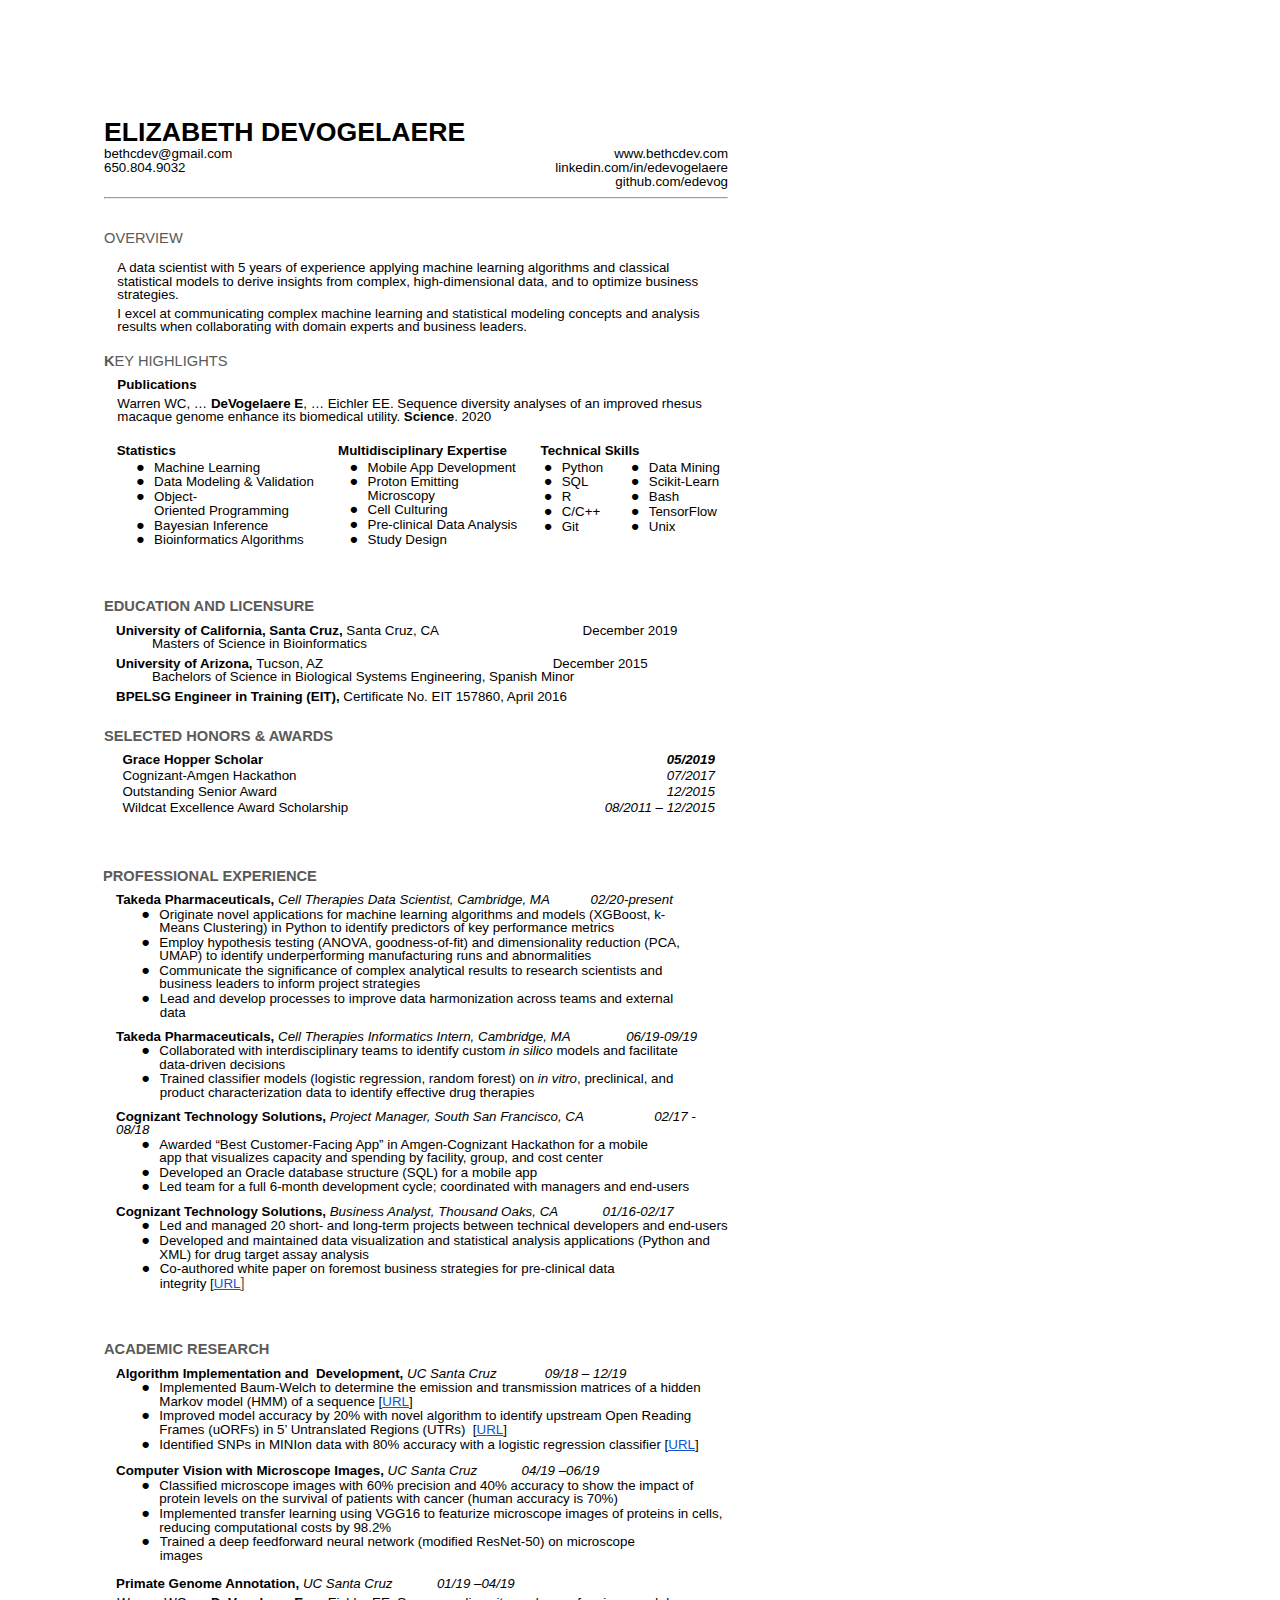
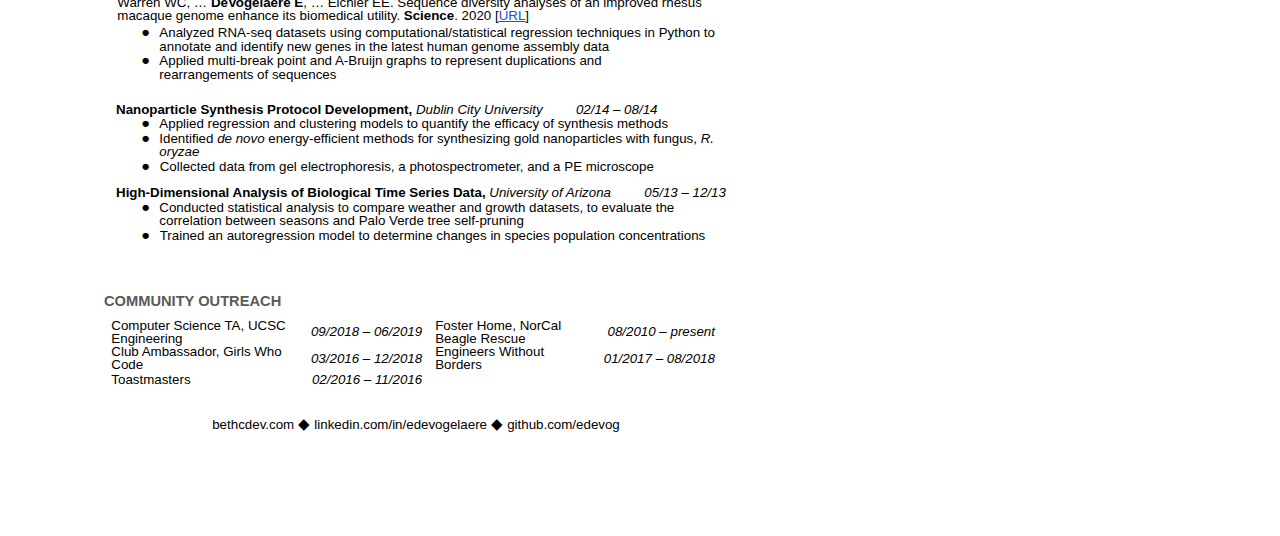
==== commit 50127732: "updating resume" ====
--- a/Resume/ElizabethDeVogelaereResume.html
+++ b/Resume/ElizabethDeVogelaereResume.html
@@ -1 +1 @@
-<html><head><meta content="text/html; charset=UTF-8" http-equiv="content-type"><style type="text/css">.lst-kix_list_14-1>li:before{content:"\002022  "}.lst-kix_list_14-3>li:before{content:"\002022  "}ul.lst-kix_list_1-0{list-style-type:none}.lst-kix_list_14-0>li:before{content:"\0025cf  "}.lst-kix_list_14-4>li:before{content:"\002022  "}.lst-kix_list_14-5>li:before{content:"\002022  "}.lst-kix_list_14-7>li:before{content:"\002022  "}.lst-kix_list_14-6>li:before{content:"\002022  "}ul.lst-kix_list_9-3{list-style-type:none}ul.lst-kix_list_9-4{list-style-type:none}ul.lst-kix_list_9-1{list-style-type:none}ul.lst-kix_list_9-2{list-style-type:none}ul.lst-kix_list_9-7{list-style-type:none}ul.lst-kix_list_9-8{list-style-type:none}ul.lst-kix_list_9-5{list-style-type:none}ul.lst-kix_list_9-6{list-style-type:none}ul.lst-kix_list_1-3{list-style-type:none}ul.lst-kix_list_1-4{list-style-type:none}ul.lst-kix_list_1-1{list-style-type:none}ul.lst-kix_list_1-2{list-style-type:none}ul.lst-kix_list_1-7{list-style-type:none}ul.lst-kix_list_9-0{list-style-type:none}ul.lst-kix_list_1-8{list-style-type:none}ul.lst-kix_list_1-5{list-style-type:none}.lst-kix_list_14-2>li:before{content:"\002022  "}ul.lst-kix_list_1-6{list-style-type:none}.lst-kix_sdhklr2pfhnq-3>li:before{content:"\002022  "}.lst-kix_sdhklr2pfhnq-4>li:before{content:"\002022  "}.lst-kix_list_14-8>li:before{content:"\002022  "}.lst-kix_sdhklr2pfhnq-2>li:before{content:"\002022  "}.lst-kix_sdhklr2pfhnq-1>li:before{content:"\002022  "}ul.lst-kix_4d44aphy2z9z-8{list-style-type:none}.lst-kix_sdhklr2pfhnq-0>li:before{content:"\0025cf  "}ul.lst-kix_4d44aphy2z9z-3{list-style-type:none}ul.lst-kix_4d44aphy2z9z-2{list-style-type:none}.lst-kix_list_5-0>li:before{content:"\0025cf  "}ul.lst-kix_4d44aphy2z9z-1{list-style-type:none}ul.lst-kix_4d44aphy2z9z-0{list-style-type:none}ul.lst-kix_4d44aphy2z9z-7{list-style-type:none}ul.lst-kix_4d44aphy2z9z-6{list-style-type:none}ul.lst-kix_4d44aphy2z9z-5{list-style-type:none}ul.lst-kix_4d44aphy2z9z-4{list-style-type:none}.lst-kix_list_5-3>li:before{content:"\002022  "}.lst-kix_list_5-2>li:before{content:"\002022  "}.lst-kix_list_5-1>li:before{content:"\002022  "}.lst-kix_list_5-7>li:before{content:"\002022  "}ul.lst-kix_list_8-4{list-style-type:none}ul.lst-kix_list_8-5{list-style-type:none}.lst-kix_list_5-6>li:before{content:"\002022  "}.lst-kix_list_5-8>li:before{content:"\002022  "}ul.lst-kix_list_8-2{list-style-type:none}ul.lst-kix_list_8-3{list-style-type:none}ul.lst-kix_list_8-8{list-style-type:none}ul.lst-kix_list_8-6{list-style-type:none}ul.lst-kix_list_8-7{list-style-type:none}.lst-kix_list_5-4>li:before{content:"\002022  "}.lst-kix_list_5-5>li:before{content:"\002022  "}ul.lst-kix_list_8-0{list-style-type:none}ul.lst-kix_list_8-1{list-style-type:none}.lst-kix_list_6-1>li:before{content:"\002022  "}.lst-kix_list_6-3>li:before{content:"\002022  "}.lst-kix_list_6-0>li:before{content:"\0025cf  "}.lst-kix_list_6-4>li:before{content:"\002022  "}li.li-bullet-2:before{margin-left:-13.6pt;white-space:nowrap;display:inline-block;min-width:13.6pt}.lst-kix_list_6-2>li:before{content:"\002022  "}.lst-kix_list_6-8>li:before{content:"\002022  "}.lst-kix_list_6-5>li:before{content:"\002022  "}.lst-kix_list_6-7>li:before{content:"\002022  "}.lst-kix_list_6-6>li:before{content:"\002022  "}.lst-kix_nlstv0tqiayi-1>li:before{content:"\002022  "}.lst-kix_list_2-7>li:before{content:"\002022  "}.lst-kix_list_7-4>li:before{content:"\002022  "}.lst-kix_list_7-6>li:before{content:"\002022  "}.lst-kix_nlstv0tqiayi-3>li:before{content:"\002022  "}.lst-kix_list_2-5>li:before{content:"\002022  "}ul.lst-kix_nlstv0tqiayi-0{list-style-type:none}.lst-kix_nlstv0tqiayi-5>li:before{content:"\002022  "}ul.lst-kix_nlstv0tqiayi-2{list-style-type:none}.lst-kix_list_7-2>li:before{content:"\002022  "}ul.lst-kix_nlstv0tqiayi-1{list-style-type:none}ul.lst-kix_list_3-7{list-style-type:none}ul.lst-kix_list_3-8{list-style-type:none}.lst-kix_list_10-1>li:before{content:"\002022  "}.lst-kix_list_13-7>li:before{content:"\002022  "}ul.lst-kix_list_3-1{list-style-type:none}ul.lst-kix_list_3-2{list-style-type:none}.lst-kix_list_7-8>li:before{content:"\002022  "}ul.lst-kix_list_3-0{list-style-type:none}ul.lst-kix_list_3-5{list-style-type:none}ul.lst-kix_list_3-6{list-style-type:none}ul.lst-kix_list_3-3{list-style-type:none}ul.lst-kix_list_3-4{list-style-type:none}.lst-kix_list_10-7>li:before{content:"\002022  "}.lst-kix_list_15-5>li:before{content:"\002022  "}.lst-kix_list_10-5>li:before{content:"\002022  "}li.li-bullet-1:before{margin-left:-13.6pt;white-space:nowrap;display:inline-block;min-width:13.6pt}.lst-kix_list_10-3>li:before{content:"\002022  "}ul.lst-kix_list_11-7{list-style-type:none}ul.lst-kix_list_11-6{list-style-type:none}.lst-kix_list_4-1>li:before{content:"\002022  "}ul.lst-kix_list_11-5{list-style-type:none}ul.lst-kix_list_11-4{list-style-type:none}ul.lst-kix_list_11-3{list-style-type:none}.lst-kix_list_15-7>li:before{content:"\002022  "}ul.lst-kix_list_11-2{list-style-type:none}ul.lst-kix_list_11-1{list-style-type:none}ul.lst-kix_list_11-0{list-style-type:none}.lst-kix_list_9-2>li:before{content:"\002022  "}ul.lst-kix_nlstv0tqiayi-8{list-style-type:none}ul.lst-kix_nlstv0tqiayi-7{list-style-type:none}.lst-kix_list_4-3>li:before{content:"\002022  "}.lst-kix_list_4-5>li:before{content:"\002022  "}ul.lst-kix_nlstv0tqiayi-4{list-style-type:none}ul.lst-kix_nlstv0tqiayi-3{list-style-type:none}ul.lst-kix_nlstv0tqiayi-6{list-style-type:none}ul.lst-kix_list_11-8{list-style-type:none}ul.lst-kix_nlstv0tqiayi-5{list-style-type:none}.lst-kix_list_15-1>li:before{content:"\002022  "}.lst-kix_list_9-0>li:before{content:"\0025cf  "}.lst-kix_list_15-3>li:before{content:"\002022  "}.lst-kix_ssegi0l0n041-7>li:before{content:"\002022  "}.lst-kix_list_9-6>li:before{content:"\002022  "}.lst-kix_ssegi0l0n041-3>li:before{content:"\002022  "}.lst-kix_list_9-4>li:before{content:"\002022  "}.lst-kix_list_11-3>li:before{content:"\002022  "}.lst-kix_sdhklr2pfhnq-5>li:before{content:"\002022  "}.lst-kix_sdhklr2pfhnq-7>li:before{content:"\002022  "}ul.lst-kix_list_2-8{list-style-type:none}.lst-kix_ssegi0l0n041-1>li:before{content:"\002022  "}.lst-kix_list_12-3>li:before{content:"\002022  "}.lst-kix_list_11-5>li:before{content:"\002022  "}.lst-kix_list_12-1>li:before{content:"\002022  "}ul.lst-kix_list_2-2{list-style-type:none}ul.lst-kix_list_2-3{list-style-type:none}ul.lst-kix_list_2-0{list-style-type:none}ul.lst-kix_list_2-1{list-style-type:none}.lst-kix_list_9-8>li:before{content:"\002022  "}ul.lst-kix_list_2-6{list-style-type:none}.lst-kix_list_1-1>li:before{content:"\002022  "}ul.lst-kix_list_2-7{list-style-type:none}.lst-kix_list_11-7>li:before{content:"\002022  "}ul.lst-kix_list_2-4{list-style-type:none}ul.lst-kix_list_2-5{list-style-type:none}ul.lst-kix_list_10-0{list-style-type:none}.lst-kix_list_1-3>li:before{content:"\002022  "}.lst-kix_list_13-3>li:before{content:"\002022  "}ul.lst-kix_list_10-8{list-style-type:none}ul.lst-kix_list_10-7{list-style-type:none}.lst-kix_list_1-7>li:before{content:"\002022  "}ul.lst-kix_list_10-6{list-style-type:none}ul.lst-kix_list_10-5{list-style-type:none}ul.lst-kix_list_10-4{list-style-type:none}ul.lst-kix_list_10-3{list-style-type:none}.lst-kix_list_1-5>li:before{content:"\002022  "}li.li-bullet-4:before{margin-left:-13.8pt;white-space:nowrap;display:inline-block;min-width:13.8pt}ul.lst-kix_list_10-2{list-style-type:none}ul.lst-kix_list_10-1{list-style-type:none}.lst-kix_list_13-5>li:before{content:"\002022  "}.lst-kix_list_12-5>li:before{content:"\002022  "}.lst-kix_list_12-7>li:before{content:"\002022  "}.lst-kix_nlstv0tqiayi-7>li:before{content:"\002022  "}.lst-kix_list_2-1>li:before{content:"\002022  "}.lst-kix_list_2-3>li:before{content:"\002022  "}.lst-kix_ssegi0l0n041-5>li:before{content:"\002022  "}.lst-kix_list_13-1>li:before{content:"\002022  "}ul.lst-kix_sdhklr2pfhnq-3{list-style-type:none}ul.lst-kix_sdhklr2pfhnq-2{list-style-type:none}ul.lst-kix_sdhklr2pfhnq-1{list-style-type:none}ul.lst-kix_sdhklr2pfhnq-0{list-style-type:none}.lst-kix_6dwumxg4w4jr-6>li:before{content:"\0025cf  "}.lst-kix_list_3-0>li:before{content:"\0025cf  "}ul.lst-kix_list_5-7{list-style-type:none}ul.lst-kix_list_5-8{list-style-type:none}.lst-kix_6dwumxg4w4jr-4>li:before{content:"\0025cb  "}.lst-kix_6dwumxg4w4jr-5>li:before{content:"\0025a0  "}.lst-kix_list_3-1>li:before{content:"\002022  "}.lst-kix_list_3-2>li:before{content:"\002022  "}ul.lst-kix_list_5-5{list-style-type:none}ul.lst-kix_list_5-6{list-style-type:none}.lst-kix_list_8-1>li:before{content:"\002022  "}.lst-kix_6dwumxg4w4jr-3>li:before{content:"\0025cf  "}.lst-kix_list_8-2>li:before{content:"\002022  "}.lst-kix_list_3-5>li:before{content:"\002022  "}ul.lst-kix_list_5-0{list-style-type:none}.lst-kix_6dwumxg4w4jr-0>li:before{content:"\0025cf  "}.lst-kix_6dwumxg4w4jr-1>li:before{content:"\0025cb  "}.lst-kix_list_3-4>li:before{content:"\002022  "}ul.lst-kix_list_5-3{list-style-type:none}.lst-kix_list_3-3>li:before{content:"\002022  "}ul.lst-kix_list_5-4{list-style-type:none}.lst-kix_6dwumxg4w4jr-2>li:before{content:"\0025a0  "}ul.lst-kix_list_5-1{list-style-type:none}.lst-kix_list_8-0>li:before{content:"\0025cf  "}ul.lst-kix_list_5-2{list-style-type:none}.lst-kix_list_8-7>li:before{content:"\002022  "}.lst-kix_list_3-8>li:before{content:"\002022  "}.lst-kix_9yejmtuc4vop-5>li:before{content:"\002022  "}.lst-kix_9yejmtuc4vop-7>li:before{content:"\002022  "}.lst-kix_list_8-5>li:before{content:"\002022  "}.lst-kix_list_8-6>li:before{content:"\002022  "}.lst-kix_9yejmtuc4vop-2>li:before{content:"\002022  "}.lst-kix_9yejmtuc4vop-6>li:before{content:"\002022  "}.lst-kix_list_8-3>li:before{content:"\002022  "}ul.lst-kix_list_13-5{list-style-type:none}ul.lst-kix_list_13-4{list-style-type:none}ul.lst-kix_list_13-3{list-style-type:none}.lst-kix_list_3-6>li:before{content:"\002022  "}ul.lst-kix_list_13-2{list-style-type:none}.lst-kix_9yejmtuc4vop-1>li:before{content:"\002022  "}ul.lst-kix_list_13-1{list-style-type:none}.lst-kix_list_3-7>li:before{content:"\002022  "}ul.lst-kix_list_13-0{list-style-type:none}.lst-kix_list_8-4>li:before{content:"\002022  "}.lst-kix_9yejmtuc4vop-0>li:before{content:"\0025cf  "}.lst-kix_9yejmtuc4vop-8>li:before{content:"\002022  "}.lst-kix_list_11-2>li:before{content:"\002022  "}ul.lst-kix_list_13-8{list-style-type:none}.lst-kix_list_11-1>li:before{content:"\002022  "}ul.lst-kix_list_13-7{list-style-type:none}ul.lst-kix_list_13-6{list-style-type:none}.lst-kix_9yejmtuc4vop-3>li:before{content:"\002022  "}.lst-kix_list_11-0>li:before{content:"\0025cf  "}.lst-kix_list_8-8>li:before{content:"\002022  "}.lst-kix_9yejmtuc4vop-4>li:before{content:"\002022  "}.lst-kix_4d44aphy2z9z-4>li:before{content:"\0025cb  "}.lst-kix_4d44aphy2z9z-5>li:before{content:"\0025a0  "}.lst-kix_4d44aphy2z9z-3>li:before{content:"\0025cf  "}.lst-kix_4d44aphy2z9z-7>li:before{content:"\0025cb  "}.lst-kix_list_4-8>li:before{content:"\002022  "}ul.lst-kix_6dwumxg4w4jr-6{list-style-type:none}ul.lst-kix_6dwumxg4w4jr-7{list-style-type:none}.lst-kix_4d44aphy2z9z-0>li:before{content:"\0025cf  "}.lst-kix_4d44aphy2z9z-1>li:before{content:"\0025cb  "}.lst-kix_4d44aphy2z9z-8>li:before{content:"\0025a0  "}.lst-kix_list_4-7>li:before{content:"\002022  "}ul.lst-kix_6dwumxg4w4jr-4{list-style-type:none}ul.lst-kix_6dwumxg4w4jr-5{list-style-type:none}ul.lst-kix_6dwumxg4w4jr-2{list-style-type:none}ul.lst-kix_6dwumxg4w4jr-3{list-style-type:none}.lst-kix_4d44aphy2z9z-2>li:before{content:"\0025a0  "}ul.lst-kix_6dwumxg4w4jr-0{list-style-type:none}ul.lst-kix_6dwumxg4w4jr-1{list-style-type:none}ul.lst-kix_list_4-8{list-style-type:none}ul.lst-kix_list_4-6{list-style-type:none}ul.lst-kix_list_4-7{list-style-type:none}ul.lst-kix_6dwumxg4w4jr-8{list-style-type:none}ul.lst-kix_list_4-0{list-style-type:none}ul.lst-kix_list_4-1{list-style-type:none}ul.lst-kix_list_4-4{list-style-type:none}ul.lst-kix_list_4-5{list-style-type:none}.lst-kix_4d44aphy2z9z-6>li:before{content:"\0025cf  "}ul.lst-kix_list_4-2{list-style-type:none}ul.lst-kix_list_4-3{list-style-type:none}ul.lst-kix_list_12-6{list-style-type:none}ul.lst-kix_list_12-5{list-style-type:none}ul.lst-kix_list_12-4{list-style-type:none}ul.lst-kix_list_12-3{list-style-type:none}ul.lst-kix_list_12-2{list-style-type:none}ul.lst-kix_list_12-1{list-style-type:none}ul.lst-kix_list_12-0{list-style-type:none}ul.lst-kix_sdhklr2pfhnq-8{list-style-type:none}ul.lst-kix_sdhklr2pfhnq-7{list-style-type:none}ul.lst-kix_sdhklr2pfhnq-6{list-style-type:none}.lst-kix_6dwumxg4w4jr-7>li:before{content:"\0025cb  "}ul.lst-kix_list_12-8{list-style-type:none}ul.lst-kix_sdhklr2pfhnq-5{list-style-type:none}ul.lst-kix_list_12-7{list-style-type:none}ul.lst-kix_sdhklr2pfhnq-4{list-style-type:none}.lst-kix_6dwumxg4w4jr-8>li:before{content:"\0025a0  "}.lst-kix_list_7-0>li:before{content:"\0025cf  "}ul.lst-kix_9yejmtuc4vop-5{list-style-type:none}.lst-kix_list_2-6>li:before{content:"\002022  "}ul.lst-kix_9yejmtuc4vop-4{list-style-type:none}.lst-kix_nlstv0tqiayi-0>li:before{content:"\0025cf  "}.lst-kix_nlstv0tqiayi-2>li:before{content:"\002022  "}ul.lst-kix_9yejmtuc4vop-7{list-style-type:none}ul.lst-kix_9yejmtuc4vop-6{list-style-type:none}.lst-kix_list_2-4>li:before{content:"\002022  "}.lst-kix_list_2-8>li:before{content:"\002022  "}ul.lst-kix_9yejmtuc4vop-8{list-style-type:none}.lst-kix_list_7-1>li:before{content:"\002022  "}.lst-kix_list_7-5>li:before{content:"\002022  "}.lst-kix_nlstv0tqiayi-4>li:before{content:"\002022  "}.lst-kix_nlstv0tqiayi-6>li:before{content:"\002022  "}.lst-kix_list_7-3>li:before{content:"\002022  "}ul.lst-kix_list_7-5{list-style-type:none}.lst-kix_list_10-0>li:before{content:"\0025cf  "}ul.lst-kix_list_7-6{list-style-type:none}ul.lst-kix_list_7-3{list-style-type:none}ul.lst-kix_list_7-4{list-style-type:none}.lst-kix_list_13-6>li:before{content:"\002022  "}.lst-kix_list_13-8>li:before{content:"\002022  "}ul.lst-kix_list_7-7{list-style-type:none}ul.lst-kix_list_7-8{list-style-type:none}ul.lst-kix_list_7-1{list-style-type:none}ul.lst-kix_list_7-2{list-style-type:none}ul.lst-kix_list_7-0{list-style-type:none}.lst-kix_list_7-7>li:before{content:"\002022  "}.lst-kix_list_15-4>li:before{content:"\002022  "}.lst-kix_list_15-6>li:before{content:"\002022  "}.lst-kix_list_10-4>li:before{content:"\002022  "}.lst-kix_list_10-8>li:before{content:"\002022  "}.lst-kix_list_4-0>li:before{content:"\0025cf  "}ul.lst-kix_list_15-3{list-style-type:none}ul.lst-kix_list_15-2{list-style-type:none}.lst-kix_list_15-0>li:before{content:"\0025cf  "}ul.lst-kix_list_15-1{list-style-type:none}.lst-kix_list_15-8>li:before{content:"\002022  "}ul.lst-kix_list_15-0{list-style-type:none}li.li-bullet-3:before{margin-left:-13.8pt;white-space:nowrap;display:inline-block;min-width:13.8pt}.lst-kix_list_10-2>li:before{content:"\002022  "}.lst-kix_list_4-4>li:before{content:"\002022  "}ul.lst-kix_list_15-8{list-style-type:none}.lst-kix_list_4-2>li:before{content:"\002022  "}.lst-kix_list_4-6>li:before{content:"\002022  "}ul.lst-kix_list_15-7{list-style-type:none}ul.lst-kix_list_15-6{list-style-type:none}.lst-kix_list_9-3>li:before{content:"\002022  "}ul.lst-kix_list_15-5{list-style-type:none}ul.lst-kix_list_15-4{list-style-type:none}.lst-kix_list_15-2>li:before{content:"\002022  "}.lst-kix_list_10-6>li:before{content:"\002022  "}.lst-kix_list_9-1>li:before{content:"\002022  "}.lst-kix_ssegi0l0n041-8>li:before{content:"\002022  "}.lst-kix_list_9-7>li:before{content:"\002022  "}.lst-kix_list_11-4>li:before{content:"\002022  "}.lst-kix_ssegi0l0n041-2>li:before{content:"\002022  "}.lst-kix_list_12-4>li:before{content:"\002022  "}.lst-kix_list_9-5>li:before{content:"\002022  "}ul.lst-kix_list_6-6{list-style-type:none}.lst-kix_sdhklr2pfhnq-6>li:before{content:"\002022  "}.lst-kix_ssegi0l0n041-0>li:before{content:"\0025cf  "}ul.lst-kix_list_6-7{list-style-type:none}ul.lst-kix_list_6-4{list-style-type:none}ul.lst-kix_list_6-5{list-style-type:none}ul.lst-kix_list_6-8{list-style-type:none}.lst-kix_list_12-2>li:before{content:"\002022  "}.lst-kix_list_11-6>li:before{content:"\002022  "}.lst-kix_list_1-0>li:before{content:"\0025cf  "}ul.lst-kix_list_6-2{list-style-type:none}.lst-kix_list_11-8>li:before{content:"\002022  "}.lst-kix_sdhklr2pfhnq-8>li:before{content:"\002022  "}ul.lst-kix_list_6-3{list-style-type:none}.lst-kix_list_1-2>li:before{content:"\002022  "}ul.lst-kix_list_6-0{list-style-type:none}.lst-kix_list_12-0>li:before{content:"\0025cf  "}ul.lst-kix_list_6-1{list-style-type:none}.lst-kix_list_1-4>li:before{content:"\002022  "}.lst-kix_list_13-0>li:before{content:"\0025cf  "}ul.lst-kix_ssegi0l0n041-0{list-style-type:none}ul.lst-kix_ssegi0l0n041-1{list-style-type:none}ul.lst-kix_ssegi0l0n041-2{list-style-type:none}ul.lst-kix_ssegi0l0n041-3{list-style-type:none}ul.lst-kix_ssegi0l0n041-4{list-style-type:none}ul.lst-kix_list_14-4{list-style-type:none}ul.lst-kix_list_14-3{list-style-type:none}ul.lst-kix_list_14-2{list-style-type:none}.lst-kix_list_13-4>li:before{content:"\002022  "}ul.lst-kix_list_14-1{list-style-type:none}ul.lst-kix_list_14-0{list-style-type:none}.lst-kix_list_1-6>li:before{content:"\002022  "}li.li-bullet-0:before{margin-left:-13.5pt;white-space:nowrap;display:inline-block;min-width:13.5pt}.lst-kix_nlstv0tqiayi-8>li:before{content:"\002022  "}ul.lst-kix_list_14-8{list-style-type:none}ul.lst-kix_list_14-7{list-style-type:none}.lst-kix_list_2-0>li:before{content:"\0025cf  "}.lst-kix_list_12-6>li:before{content:"\002022  "}ul.lst-kix_list_14-6{list-style-type:none}ul.lst-kix_list_14-5{list-style-type:none}.lst-kix_ssegi0l0n041-4>li:before{content:"\002022  "}ul.lst-kix_ssegi0l0n041-5{list-style-type:none}.lst-kix_list_1-8>li:before{content:"\002022  "}.lst-kix_list_2-2>li:before{content:"\002022  "}ul.lst-kix_ssegi0l0n041-6{list-style-type:none}ul.lst-kix_ssegi0l0n041-7{list-style-type:none}.lst-kix_list_13-2>li:before{content:"\002022  "}ul.lst-kix_ssegi0l0n041-8{list-style-type:none}ul.lst-kix_9yejmtuc4vop-1{list-style-type:none}.lst-kix_ssegi0l0n041-6>li:before{content:"\002022  "}ul.lst-kix_9yejmtuc4vop-0{list-style-type:none}.lst-kix_list_12-8>li:before{content:"\002022  "}ul.lst-kix_9yejmtuc4vop-3{list-style-type:none}ul.lst-kix_9yejmtuc4vop-2{list-style-type:none}ol{margin:0;padding:0}table td,table th{padding:0}.c44{border-right-style:solid;border-bottom-color:#000000;border-top-width:0pt;border-right-width:0pt;border-left-color:#000000;vertical-align:top;border-right-color:#000000;border-left-width:0pt;border-top-style:solid;border-left-style:solid;border-bottom-width:0pt;width:187.8pt;border-top-color:#000000;border-bottom-style:solid}.c34{border-right-style:solid;border-bottom-color:#000000;border-top-width:0pt;border-right-width:0pt;border-left-color:#000000;vertical-align:top;border-right-color:#000000;border-left-width:0pt;border-top-style:solid;border-left-style:solid;border-bottom-width:0pt;width:487.5pt;border-top-color:#000000;border-bottom-style:solid}.c63{border-right-style:solid;border-bottom-color:#000000;border-top-width:0pt;border-right-width:0pt;border-left-color:#000000;vertical-align:top;border-right-color:#000000;border-left-width:0pt;border-top-style:solid;border-left-style:solid;border-bottom-width:0pt;width:149.2pt;border-top-color:#000000;border-bottom-style:solid}.c43{border-right-style:solid;border-bottom-color:#000000;border-top-width:0pt;border-right-width:0pt;border-left-color:#000000;vertical-align:top;border-right-color:#000000;border-left-width:0pt;border-top-style:solid;border-left-style:solid;border-bottom-width:0pt;width:333.8pt;border-top-color:#000000;border-bottom-style:solid}.c53{border-right-style:solid;border-bottom-color:#000000;border-top-width:0pt;border-right-width:0pt;border-left-color:#000000;vertical-align:middle;border-right-color:#000000;border-left-width:0pt;border-top-style:solid;border-left-style:solid;border-bottom-width:0pt;width:98.2pt;border-top-color:#000000;border-bottom-style:solid}.c56{border-right-style:solid;border-bottom-color:#000000;border-top-width:0pt;border-right-width:0pt;border-left-color:#000000;vertical-align:top;border-right-color:#000000;border-left-width:0pt;border-top-style:solid;border-left-style:solid;border-bottom-width:0pt;width:279.7pt;border-top-color:#000000;border-bottom-style:solid}.c64{border-right-style:solid;border-bottom-color:#000000;border-top-width:0pt;border-right-width:0pt;border-left-color:#000000;vertical-align:top;border-right-color:#000000;border-left-width:0pt;border-top-style:solid;border-left-style:solid;border-bottom-width:0pt;width:65.2pt;border-top-color:#000000;border-bottom-style:solid}.c9{border-right-style:solid;border-bottom-color:#000000;border-top-width:0pt;border-right-width:0pt;border-left-color:#000000;vertical-align:middle;border-right-color:#000000;border-left-width:0pt;border-top-style:solid;border-left-style:solid;border-bottom-width:0pt;width:122.2pt;border-top-color:#000000;border-bottom-style:solid}.c36{border-right-style:solid;border-bottom-color:#000000;border-top-width:0pt;border-right-width:0pt;border-left-color:#000000;vertical-align:top;border-right-color:#000000;border-left-width:0pt;border-top-style:solid;border-left-style:solid;border-bottom-width:0pt;width:163.5pt;border-top-color:#000000;border-bottom-style:solid}.c0{border-right-style:solid;border-bottom-color:#000000;border-top-width:0pt;border-right-width:0pt;border-left-color:#000000;vertical-align:top;border-right-color:#000000;border-left-width:0pt;border-top-style:solid;border-left-style:solid;border-bottom-width:0pt;width:153.8pt;border-top-color:#000000;border-bottom-style:solid}.c41{border-right-style:solid;border-bottom-color:#000000;border-top-width:0pt;border-right-width:0pt;border-left-color:#000000;vertical-align:top;border-right-color:#000000;border-left-width:0pt;border-top-style:solid;border-left-style:solid;border-bottom-width:0pt;width:84pt;border-top-color:#000000;border-bottom-style:solid}.c30{border-right-style:solid;border-bottom-color:#000000;border-top-width:0pt;border-right-width:0pt;border-left-color:#000000;vertical-align:middle;border-right-color:#000000;border-left-width:0pt;border-top-style:solid;border-left-style:solid;border-bottom-width:0pt;width:107.2pt;border-top-color:#000000;border-bottom-style:solid}.c42{border-right-style:solid;border-bottom-color:#000000;border-top-width:0pt;border-right-width:0pt;border-left-color:#000000;vertical-align:middle;border-right-color:#000000;border-left-width:0pt;border-top-style:solid;border-left-style:solid;border-bottom-width:0pt;width:155.2pt;border-top-color:#000000;border-bottom-style:solid}.c48{border-right-style:solid;border-bottom-color:#000000;border-top-width:0pt;border-right-width:0pt;border-left-color:#000000;vertical-align:top;border-right-color:#000000;border-left-width:0pt;border-top-style:solid;border-left-style:solid;border-bottom-width:0pt;width:147.8pt;border-top-color:#000000;border-bottom-style:solid}.c40{margin-left:41.5pt;padding-top:2pt;padding-left:-4.5pt;padding-bottom:0pt;line-height:1.0;text-align:left;margin-right:-3pt}.c54{margin-left:41.5pt;padding-top:0pt;padding-left:-4.5pt;padding-bottom:0pt;line-height:1.0208333333333333;text-align:left}.c29{margin-left:19pt;padding-top:9.7pt;text-indent:-10pt;padding-bottom:0pt;line-height:1.0;text-align:left}.c49{margin-left:41.5pt;padding-top:0.1pt;padding-left:-4.5pt;padding-bottom:0pt;line-height:1.0125;text-align:left}.c35{margin-left:13.5pt;padding-top:7.9pt;text-indent:-4.5pt;padding-bottom:0pt;line-height:1.0;text-align:left}.c4{color:#000000;font-weight:400;text-decoration:none;vertical-align:baseline;font-family:"Arial";font-style:normal}.c39{margin-left:27.1pt;padding-top:0pt;padding-left:-4.5pt;padding-bottom:0pt;line-height:1.0125;text-align:left}.c5{font-weight:400;text-decoration:none;vertical-align:baseline;font-size:8pt;font-family:"Arial";font-style:normal}.c16{margin-left:29.2pt;padding-top:0pt;padding-left:-4.5pt;padding-bottom:0pt;line-height:1.0;text-align:left}.c13{margin-left:27.1pt;padding-top:0pt;padding-left:-4.5pt;padding-bottom:0pt;line-height:1.0083333333333333;text-align:left}.c32{margin-left:32.6pt;padding-top:0pt;padding-left:-4.5pt;padding-bottom:0pt;line-height:1.0166666666666666;text-align:left}.c23{font-weight:400;text-decoration:none;vertical-align:baseline;font-size:11pt;font-family:"Arial";font-style:normal}.c31{margin-left:31.5pt;padding-top:5pt;text-indent:-22.5pt;padding-bottom:0pt;line-height:1.0;text-align:left}.c33{color:#000000;text-decoration:none;vertical-align:baseline;font-family:"Arial";font-style:normal}.c62{padding-top:0pt;padding-bottom:0pt;line-height:1.0;text-align:right;margin-right:9.8pt}.c82{padding-top:0pt;padding-bottom:0pt;line-height:1.0;text-align:right;margin-right:9.9pt}.c91{padding-top:0.1pt;padding-bottom:0pt;line-height:1.0;text-align:right;margin-right:9.9pt}.c17{padding-top:0.4pt;padding-bottom:0pt;line-height:1.0;text-align:left;height:11pt}.c10{color:#000000;font-weight:400;text-decoration:none;vertical-align:baseline;font-family:"Arial"}.c84{padding-top:0.1pt;padding-bottom:0pt;line-height:1.0;text-align:right;margin-right:9.8pt}.c28{margin-left:1pt;padding-top:0.7pt;padding-bottom:0pt;line-height:1.0;text-align:right}.c69{padding-top:0pt;padding-bottom:0pt;line-height:1.0166666666666666;text-align:left}.c75{padding-top:4pt;padding-bottom:0pt;line-height:1.0;text-align:left}.c50{color:#000000;text-decoration:none;vertical-align:baseline;font-family:"Arial"}.c101{border-spacing:0;border-collapse:collapse;margin-right:auto}.c96{margin-left:13.8pt;border-spacing:0;border-collapse:collapse;margin-right:auto}.c78{padding-top:5pt;padding-bottom:0pt;line-height:1.0;text-align:left}.c87{padding-top:0.7pt;padding-bottom:0pt;line-height:1.0;text-align:right}.c14{margin-left:5pt;border-spacing:0;border-collapse:collapse;margin-right:auto}.c37{margin-left:5.5pt;border-spacing:0;border-collapse:collapse;margin-right:auto}.c81{padding-top:0.7pt;padding-bottom:0pt;line-height:1.05;text-align:left}.c25{text-decoration-skip-ink:none;-webkit-text-decoration-skip:none;color:#1155cc;text-decoration:underline}.c71{padding-top:0pt;padding-bottom:0pt;line-height:1.15;text-align:left}.c21{padding-top:0.1pt;padding-bottom:0pt;line-height:1.0;text-align:left}.c88{padding-top:8.1pt;padding-bottom:0pt;line-height:1.0;text-align:left}.c66{padding-top:0.3pt;padding-bottom:0pt;line-height:1.0;text-align:left}.c99{padding-top:4.7pt;padding-bottom:0pt;line-height:1.0;text-align:left}.c27{padding-top:0pt;padding-bottom:0pt;line-height:1.05;text-align:left}.c98{padding-top:0pt;padding-bottom:0pt;line-height:1.0;text-align:right}.c12{padding-top:0pt;padding-bottom:0pt;line-height:1.0;text-align:center}.c76{padding-top:0.4pt;padding-bottom:0pt;line-height:1.0;text-align:left}.c85{padding-top:0pt;padding-bottom:0pt;line-height:1.0125;text-align:left}.c18{padding-top:0pt;padding-bottom:0pt;line-height:1.0;text-align:left}.c79{background-color:#ffffff;max-width:468pt;padding:72pt 72pt 72pt 72pt}.c38{margin-left:41.8pt;padding-left:-4.2pt;margin-right:22.8pt}.c46{margin-left:41.5pt;padding-left:-4.5pt;margin-right:1.5pt}.c47{margin-left:41.5pt;padding-left:-4.5pt;margin-right:52.6pt}.c57{margin-left:36pt;text-indent:-27pt;margin-right:1.5pt}.c59{margin-left:41.8pt;padding-left:-4.5pt;margin-right:37.1pt}.c24{margin-left:10pt;margin-right:13.4pt}.c70{margin-left:41.8pt;padding-left:-4.2pt}.c65{margin-left:14.5pt;text-indent:-5.5pt}.c95{margin-left:9pt;margin-right:-3pt}.c92{margin-left:19pt;text-indent:-10pt}.c58{margin-left:27.1pt;padding-left:-4.5pt}.c6{padding:0;margin:0}.c73{margin-left:10pt;text-indent:-10pt}.c55{margin-left:27pt;padding-left:-4.5pt}.c68{margin-left:41.5pt;padding-left:-4.5pt}.c67{margin-left:32.6pt;padding-left:-4.5pt}.c93{margin-left:9pt;text-indent:-9.8pt}.c11{color:inherit;text-decoration:inherit}.c20{margin-left:19.2pt;text-indent:-10.2pt}.c8{font-weight:700}.c72{margin-right:22.8pt}.c80{margin-right:54.1pt}.c90{font-size:6pt}.c51{font-size:11pt}.c100{margin-left:7.1pt}.c15{height:16.5pt}.c19{height:11pt}.c3{height:12pt}.c77{margin-right:14.9pt}.c61{height:32.2pt}.c2{font-size:10pt}.c89{margin-left:11.1pt}.c1{color:#5a5a5a}.c86{font-size:6.5pt}.c94{margin-right:34.5pt}.c7{font-style:italic}.c22{height:24pt}.c83{margin-left:36pt}.c45{height:60pt}.c97{margin-left:4.5pt}.c74{margin-right:22.1pt}.c52{font-size:5.5pt}.c60{font-size:20pt}.c26{font-size:8.5pt}.title{padding-top:24pt;color:#000000;font-weight:700;font-size:36pt;padding-bottom:6pt;font-family:"Arial";line-height:1.0;page-break-after:avoid;text-align:left}.subtitle{padding-top:18pt;color:#666666;font-size:24pt;padding-bottom:4pt;font-family:"Georgia";line-height:1.0;page-break-after:avoid;font-style:italic;text-align:left}li{color:#000000;font-size:11pt;font-family:"Arial"}p{margin:0;color:#000000;font-size:11pt;font-family:"Arial"}h1{padding-top:0pt;color:#000000;font-size:11pt;padding-bottom:0pt;font-family:"Arial";line-height:1.0;text-align:left}h2{padding-top:18pt;color:#000000;font-weight:700;font-size:18pt;padding-bottom:4pt;font-family:"Arial";line-height:1.0;page-break-after:avoid;text-align:left}h3{padding-top:14pt;color:#000000;font-weight:700;font-size:14pt;padding-bottom:4pt;font-family:"Arial";line-height:1.0;page-break-after:avoid;text-align:left}h4{padding-top:12pt;color:#000000;font-weight:700;font-size:12pt;padding-bottom:2pt;font-family:"Arial";line-height:1.0;page-break-after:avoid;text-align:left}h5{padding-top:11pt;color:#000000;font-weight:700;font-size:11pt;padding-bottom:2pt;font-family:"Arial";line-height:1.0;page-break-after:avoid;text-align:left}h6{padding-top:10pt;color:#000000;font-weight:700;font-size:10pt;padding-bottom:2pt;font-family:"Arial";line-height:1.0;page-break-after:avoid;text-align:left}</style></head><body class="c79"><div><p class="c18 c19"><span class="c4 c2"></span></p><a id="t.ef83afaefdb5ff7454142b533d8707f4dc56acaf"></a><a id="t.3"></a><table class="c101"><tbody><tr class="c15"><td class="c34" colspan="2" rowspan="1"><p class="c76"><span class="c8 c60">ELIZABETH DEVOGELAERE</span></p></td></tr><tr class="c61"><td class="c43" colspan="1" rowspan="1"><p class="c81"><span class="c2"><a class="c11" href="mailto:bethcdev@gmail.com">bethcdev@gmail.com</a></span></p><p class="c27"><span class="c2">650.804.9032</span></p></td><td class="c0" colspan="1" rowspan="1"><p class="c87"><span class="c2">www.</span><span class="c2"><a class="c11" href="https://www.google.com/url?q=http://www.bethcdev.com/&amp;sa=D&amp;source=editors&amp;ust=1620498079230000&amp;usg=AOvVaw14agZJzciit1aq4QdOhAz1">bethcdev.com</a></span></p><p class="c28"><span class="c2"><a class="c11" href="https://www.google.com/url?q=https://www.linkedin.com/in/edevogelaere&amp;sa=D&amp;source=editors&amp;ust=1620498079230000&amp;usg=AOvVaw03bX1w4jCsgvv8710qQJsq">linkedin.com/in/edevogelaere</a></span></p><p class="c28"><span class="c2"><a class="c11" href="https://www.google.com/url?q=https://github.com/edevog&amp;sa=D&amp;source=editors&amp;ust=1620498079231000&amp;usg=AOvVaw01_d5zTqYg0gaIIuevl6pQ">github.com/edevog</a></span></p></td></tr></tbody></table><hr><p class="c18 c19"><span class="c4 c2"></span></p></div><h1 class="c21"><span class="c1">K</span><span class="c1 c23">EY HIGHLIGHTS</span></h1><p class="c18 c24"><span class="c33 c8 c2">Publications</span></p><p class="c75 c24"><span class="c2">Warren WC, &hellip; </span><span class="c8 c2">DeVogelaere E</span><span class="c2">, &hellip; Eichler EE. Sequence diversity analyses of an improved rhesus macaque genome enhance its biomedical utility. </span><span class="c8 c2">Science</span><span class="c4 c2">. 2020</span></p><p class="c75 c24 c19"><span class="c4 c90"></span></p><a id="t.1bf4d8723ff9b19938d8c41024633a039ba85ac1"></a><a id="t.0"></a><table class="c14"><tbody><tr class="c3"><td class="c36" colspan="1" rowspan="1"><p class="c18 c97"><span class="c8 c2">Statistics</span></p></td><td class="c48" colspan="1" rowspan="1"><p class="c18 c100"><span class="c33 c8 c2">Multidisciplinary Expertise</span></p></td><td class="c63" colspan="2" rowspan="1"><p class="c18 c89"><span class="c33 c8 c2">Technical Skills</span></p></td></tr><tr class="c45"><td class="c36" colspan="1" rowspan="1"><ul class="c6 lst-kix_list_14-0 start"><li class="c32 li-bullet-0"><span class="c4 c2">Machine Learning</span></li><li class="c32 li-bullet-0"><span class="c4 c2">Data Modeling &amp; Validation</span></li><li class="c32 li-bullet-0"><span class="c2">Object-Oriented</span><span class="c4 c2">&nbsp;Programming</span></li><li class="c18 c67 li-bullet-0"><span class="c4 c2">Bayesian Inference </span></li><li class="c85 c67 li-bullet-0"><span class="c2">Bioinformatics Algorithms</span></li></ul></td><td class="c48" colspan="1" rowspan="1"><ul class="c6 lst-kix_list_15-0 start"><li class="c16 li-bullet-0" id="h.1fob9te"><span class="c4 c2">Mobile App Development</span></li><li class="c16 li-bullet-0"><span class="c4 c2">Proton Emitting Microscopy</span></li><li class="c16 li-bullet-0"><span class="c4 c2">Cell Culturing</span></li><li class="c16 li-bullet-0"><span class="c4 c2">Pre-clinical Data Analysis</span></li><li class="c16 li-bullet-0"><span class="c4 c2">Study Design</span></li></ul></td><td class="c64" colspan="1" rowspan="1"><ul class="c6 lst-kix_list_13-0 start"><li class="c55 c69 li-bullet-0"><span class="c4 c2">Python</span></li><li class="c18 c55 li-bullet-0"><span class="c4 c2">R</span></li><li class="c18 c55 li-bullet-0"><span class="c4 c2">SQL</span></li><li class="c55 c85 li-bullet-0"><span class="c2">C</span><span class="c4 c2">/C++</span></li><li class="c18 c55 li-bullet-0"><span class="c4 c2">Git</span></li></ul></td><td class="c41" colspan="1" rowspan="1"><ul class="c6 lst-kix_list_12-0 start"><li class="c69 c58 li-bullet-0"><span class="c4 c2">Matplotlib</span></li><li class="c13 li-bullet-0"><span class="c4 c2">Scikit-Learn</span></li><li class="c13 li-bullet-0"><span class="c4 c2">Bash</span></li><li class="c39 li-bullet-0"><span class="c4 c2">TensorFlow</span></li><li class="c18 c58 li-bullet-0"><span class="c4 c2">Unix</span></li></ul></td></tr></tbody></table><h1 class="c21 c22 c73"><span class="c5 c1"></span></h1><h1 class="c21 c73"><span class="c1">EDUCATION AND LICENSURE</span></h1><p class="c18 c57"><span class="c8 c2">University of California, Santa Cruz, </span><span class="c4 c2">Santa Cruz, CA &nbsp;&nbsp;&nbsp;&nbsp;&nbsp;&nbsp;&nbsp;&nbsp;&nbsp;&nbsp;&nbsp;&nbsp;&nbsp;&nbsp;&nbsp;&nbsp;&nbsp;&nbsp;&nbsp;&nbsp;&nbsp;&nbsp;&nbsp;&nbsp;&nbsp;&nbsp;&nbsp;&nbsp;&nbsp;&nbsp;&nbsp;&nbsp;&nbsp; &nbsp; &nbsp; December 2019</span></p><p class="c18 c83"><span class="c4 c2">Masters of Science in Bioinformatics</span></p><p class="c57 c78"><span class="c2 c8">University of Arizona, </span><span class="c2">Tucson, AZ&nbsp;&nbsp;&nbsp;&nbsp;&nbsp;&nbsp;&nbsp;&nbsp;&nbsp;&nbsp;&nbsp;&nbsp;&nbsp;&nbsp;&nbsp;&nbsp;&nbsp;&nbsp;&nbsp;&nbsp;&nbsp;&nbsp;&nbsp;&nbsp;&nbsp;&nbsp;&nbsp;&nbsp;&nbsp;&nbsp;&nbsp;&nbsp;&nbsp;&nbsp;&nbsp;&nbsp;&nbsp;&nbsp;&nbsp;&nbsp;&nbsp;&nbsp;&nbsp;&nbsp;&nbsp;&nbsp;&nbsp;&nbsp;&nbsp;&nbsp;&nbsp;&nbsp;&nbsp;&nbsp;&nbsp;&nbsp; &nbsp; &nbsp; &nbsp;December 2015<br></span><span class="c4 c2">Bachelors of Science in Biological</span><span class="c2">&nbsp;</span><span class="c4 c2">Systems Engineering, Spanish Minor</span></p><p class="c31"><span class="c8 c2">BPELSG Engineer in Training (EIT), </span><span class="c4 c2">Certificate No. EIT 157860, April 2016</span></p><p class="c19 c66"><span class="c4 c26"></span></p><h1 class="c18" id="h.qizfvin6d0l8"><span class="c1">SELECTED HONORS &amp; AWARDS</span></h1><a id="t.ae66bf8a7fc0d6f0cb3237d0864f99fa075c6a90"></a><a id="t.1"></a><table class="c96"><tbody><tr class="c3"><td class="c56" colspan="1" rowspan="1"><p class="c18"><span class="c8 c2 c33">Grace Hopper Scholar</span></p></td><td class="c44" colspan="1" rowspan="1"><p class="c82"><span class="c8 c2 c7 c50">05/2019</span></p></td></tr><tr class="c3"><td class="c56" colspan="1" rowspan="1"><p class="c18"><span class="c4 c2">Cognizant-Amgen Hackathon</span></p></td><td class="c44" colspan="1" rowspan="1"><p class="c82"><span class="c10 c2 c7">07/2017</span></p></td></tr><tr class="c3"><td class="c56" colspan="1" rowspan="1"><p class="c18"><span class="c4 c2">Outstanding Senior Award</span></p></td><td class="c44" colspan="1" rowspan="1"><p class="c91"><span class="c10 c2 c7">12/2015</span></p></td></tr><tr class="c3"><td class="c56" colspan="1" rowspan="1"><p class="c18"><span class="c4 c2">Wildcat Excellence Award Scholarship</span></p></td><td class="c44" colspan="1" rowspan="1"><p class="c82"><span class="c2 c7 c10">08/2011 &ndash; 12/2015</span></p></td></tr></tbody></table><h1 class="c18 c22" id="h.w6dyl6q0859x"><span class="c5 c1"></span></h1><h1 class="c18 c93"><span class="c1">PROFESSIONAL EXPERIENCE</span></h1><a id="kix.vc5f3q3rsedg"></a><p class="c18 c65"><span class="c8 c2">Takeda Pharmaceuticals, </span><span class="c10 c2 c7">Cell Therapies Bioinformatics Scientist, Cambridge, MA&nbsp;&nbsp;&nbsp;&nbsp;&nbsp;&nbsp;&nbsp;&nbsp; &nbsp; 02/20-present</span></p><ul class="c6 lst-kix_list_11-0 start"><li class="c21 c68 c72 li-bullet-1"><span class="c4 c2">Originate novel applications for machine learning models (XGBoost, Louvain clustering) in Python to identify predictors of preclinical efficacy and inform future study designs</span></li><li class="c21 c68 c72 li-bullet-2"><span class="c4 c2">Employ hypothesis testing (Fisher&rsquo;s exact test, goodness-of-fit) and dimensionality reduction (PCA, UMAP, PHATE) to identify underperforming manufacturing runs and abnormalities</span></li><li class="c21 c38 li-bullet-3"><span class="c4 c2">Lead and develop statistical analyses of clinical trial data to inform commercialization</span></li><li class="c21 c38 li-bullet-4"><span class="c2">Communicate the significance of complex analytical results to research scientists and business leaders to inform project strategies</span></li></ul><a id="id.3znysh7"></a><p class="c65 c88"><span class="c8 c2">Takeda Pharmaceuticals, </span><span class="c10 c2 c7">Cell Therapies Informatics Intern, Cambridge, MA&nbsp;&nbsp;&nbsp;&nbsp;&nbsp;&nbsp;&nbsp;&nbsp; &nbsp; &nbsp; &nbsp; 06/19-09/19</span></p><ul class="c6 lst-kix_list_11-0"><li class="c21 c68 c72 li-bullet-1"><span class="c2">Collaborated with interdisciplinary teams to define translational strategies, identify fit-for-purpose </span><span class="c2 c7">in silico</span><span class="c2">&nbsp;models, and facilitate data-driven decisions</span></li><li class="c21 c38 li-bullet-3"><span class="c2">Trained classifier models on in vitro, preclinical, and product characterization data to identify effective drug therapies</span></li></ul><p class="c88 c95"><span class="c8 c2">C</span><span class="c8 c2">ognizant Technology Solutions, </span><span class="c10 c2 c7">Project Manager, South San Francisco, CA&nbsp;&nbsp;&nbsp;&nbsp;&nbsp;&nbsp;&nbsp;&nbsp; &nbsp; &nbsp; &nbsp; &nbsp; &nbsp; 02/17 - 08/18</span></p><ul class="c6 lst-kix_list_11-0"><li class="c18 c47 li-bullet-2"><span class="c2 c4">Awarded &ldquo;Best Customer-Facing App&rdquo; in Amgen-Cognizant Hackathon for a mobile app that visualizes capacity and spending by facility, group, and cost center</span></li><li class="c18 c68 li-bullet-2"><span class="c4 c2">Developed an Oracle database structure (SQL/Spark) for the mobile app</span></li><li class="c18 c68 c74 li-bullet-2"><span class="c4 c2">Led</span><span class="c2">&nbsp;</span><span class="c4 c2">team for </span><span class="c2">a </span><span class="c4 c2">full 6-month development cycle; coordinated with managers</span><span class="c2">&nbsp;and</span><span class="c4 c2">&nbsp;end-users</span></li></ul><p class="c35"><span class="c8 c2">Cognizant Technology Solutions, </span><span class="c10 c2 c7">Business Analyst, Thousand Oaks, CA&nbsp;&nbsp;&nbsp;&nbsp;&nbsp;&nbsp;&nbsp;&nbsp; &nbsp; &nbsp;01/16-02/17</span></p><ul class="c6 lst-kix_list_11-0"><li class="c85 c68 li-bullet-2"><span class="c4 c2">Led and managed 20 short- and long-term projects between technical developers and end-users</span></li></ul><a id="id.17dp8vu"></a><ul class="c6 lst-kix_list_11-0"><li class="c54 li-bullet-2"><span class="c4 c2">Developed and maintained data visualization and statistical analysis applications (Python and XML) for drug target assay analysis</span></li></ul><a id="id.3rdcrjn"></a><ul class="c6 lst-kix_list_11-0"><li class="c18 c59 li-bullet-1"><span class="c4 c2">Co-authored white paper on foremost business strategies for pre-clinical data integrity</span><span class="c2">&nbsp;[</span><span class="c25 c2"><a class="c11" href="https://www.google.com/url?q=https://www.cognizant.com/whitepapers/the-promise-of-next-generation-animal-management-%2520systems-codex2878.pdf&amp;sa=D&amp;source=editors&amp;ust=1620498079214000&amp;usg=AOvVaw0dOKrIzD2TxZW6exKNz9fh">URL</a></span><span class="c23 c1">]</span></li></ul><h1 class="c18 c22"><span class="c23 c1"></span></h1><h1 class="c18"><span class="c1">ACADEMIC RESEARCH</span></h1><p class="c18 c92"><span class="c8 c2">Algorithm Development for Signal Analysis, </span><span class="c10 c2 c7">UC Santa Cruz&nbsp;&nbsp;&nbsp;&nbsp;&nbsp;&nbsp;&nbsp;&nbsp; &nbsp; &nbsp; 09/18 &ndash; 12/19</span></p><ul class="c6 lst-kix_list_11-0"><li class="c21 c46 li-bullet-2"><span class="c2">I</span><span class="c2">mproved model accuracy by 20% to identify novel upstream Open Reading Frames (uORFs) in 5&rsquo; Untranslated Regions (UTRs) &nbsp;[</span><span class="c25 c2"><a class="c11" href="https://www.google.com/url?q=https://github.com/edevog/uORFs_in_5-UTRs&amp;sa=D&amp;source=editors&amp;ust=1620498079215000&amp;usg=AOvVaw0rOJYtldg99Qo-ZZXj7Gtx">URL</a></span><span class="c2">]</span></li><li class="c18 c68 li-bullet-1"><span class="c2">Designed a Hidden Markov Model to determine the confidence of each base call in MinION raw current data [</span><span class="c2 c25"><a class="c11" href="https://www.google.com/url?q=https://github.com/edfevog/identify-SNPS-in-Nanopore&amp;sa=D&amp;source=editors&amp;ust=1620498079216000&amp;usg=AOvVaw0kMuumN9jKH5NLZg2cMbtY">URL</a></span><span class="c4 c2">]</span></li><li class="c18 c68 li-bullet-2"><span class="c4 c2">Implemented Kernel Approximation model to identify base call errors, increased accuracy by 30%</span></li></ul><p class="c29"><span class="c8 c2">Machine Learning Classification of Microscope Images, </span><span class="c10 c2 c7">UC Santa Cruz&nbsp;&nbsp;&nbsp;&nbsp;&nbsp;&nbsp;&nbsp;&nbsp; &nbsp; &nbsp;04/19 &ndash;06/19</span></p><ul class="c6 lst-kix_list_11-0"><li class="c49 li-bullet-2"><span class="c4 c2">Classified microscope images with 60% precision and 40% accuracy to show the impact of protein levels on the survival of patients with cancer (human accuracy is 70%)</span></li><li class="c49 li-bullet-2"><span class="c4 c2">Implemented transfer learning using VGG16 to featurize microscope images of proteins in cells, reducing computational costs by 98.2%</span></li><li class="c18 c70 c80 li-bullet-4"><span class="c4 c2">Trained a deep feedforward neural network (modified ResNet-50) on microscope images</span></li></ul><p class="c21 c19"><span class="c4 c26"></span></p><p class="c18 c20"><span class="c8 c2">Primate Genome Annotation, </span><span class="c2 c7">UC Santa Cruz</span><span class="c2">&nbsp;&nbsp;&nbsp;&nbsp;&nbsp;&nbsp;&nbsp;&nbsp;&nbsp; &nbsp; </span><span class="c2 c7">01/19 &ndash;04/19</span></p><p class="c24 c75"><span class="c2">Warren WC, &hellip; </span><span class="c8 c2">DeVogelaere E</span><span class="c2">, &hellip; Eichler EE. Sequence diversity analyses of an improved rhesus macaque genome enhance its biomedical utility. </span><span class="c8 c2">Science</span><span class="c4 c2">. 2020</span></p><ul class="c6 lst-kix_list_11-0"><li class="c40 li-bullet-2"><span class="c4 c2">Analyzed RNA-seq datasets using computational/statistical regression techniques in Python to annotate and identify new genes in the latest human genome assembly data</span></li><li class="c18 c68 c94 li-bullet-2"><span class="c4 c2">Applied multi-break point and A-Bruijn graphs to represent duplications and rearrangements of sequences</span></li></ul><p class="c17"><span class="c4 c52"></span></p><p class="c92 c99"><span class="c8 c2">Nanoparticle Synthesis Protocol Development, </span><span class="c10 c2 c7">Dublin City University&nbsp;&nbsp;&nbsp;&nbsp;&nbsp;&nbsp;&nbsp;&nbsp; 02/14 &ndash; 08/14</span></p><ul class="c6 lst-kix_list_11-0"><li class="c21 c46 li-bullet-2"><span class="c4 c2">Applied regression and clustering models to quantify the efficacy of synthesis methods</span></li><li class="c18 c68 li-bullet-2"><span class="c2">Identified </span><span class="c2 c7">de novo </span><span class="c2">energy-efficient methods for synthesizing gold nanoparticles with fungus, </span><span class="c10 c2 c7">R. oryzae</span></li><li class="c18 c70 li-bullet-3"><span class="c4 c2">Collected data from gel electrophoresis, a photospectrometer, and a PE microscope</span></li></ul><p class="c29"><span class="c8 c2">High-Dimensional Analysis of Biological Time Series Data, </span><span class="c10 c2 c7">University of Arizona&nbsp;&nbsp;&nbsp;&nbsp;&nbsp;&nbsp;&nbsp;&nbsp; 05/13 &ndash; 12/13</span></p><ul class="c6 lst-kix_list_11-0"><li class="c21 c68 c77 li-bullet-1"><span class="c4 c2">Conducted statistical analysis to compare weather and growth datasets, to evaluate the correlation between seasons and Palo Verde tree self-pruning</span></li><li class="c18 c70 li-bullet-4"><span class="c4 c2">Trained an autoregression model to determine changes in species population concentrations</span></li></ul><h1 class="c18 c22" id="h.7d7tw6vxa8ru"><span class="c1 c5"></span></h1><h1 class="c18" id="h.5qhczeidbev8"><span class="c1">COMMUNITY OUTREACH</span></h1><a id="t.9a9c11e6c287a2cdd7c096a3d5a1074cf71c63c8"></a><a id="t.2"></a><table class="c37"><tbody><tr class="c3"><td class="c42" colspan="1" rowspan="1"><p class="c18"><span class="c4 c2">Computer Science TA, UCSC Engineering</span></p></td><td class="c53" colspan="1" rowspan="1"><p class="c62"><span class="c10 c2 c7">09/2018 &ndash; 06/2019</span></p></td><td class="c9" colspan="1" rowspan="1"><p class="c18"><span class="c4 c2">Foster Home, NorCal Beagle Rescue</span></p></td><td class="c30" colspan="1" rowspan="1"><p class="c62"><span class="c10 c2 c7">08/2010 &ndash; present</span></p></td></tr><tr class="c3"><td class="c42" colspan="1" rowspan="1"><p class="c18"><span class="c4 c2">Club Ambassador, Girls Who Code</span></p></td><td class="c53" colspan="1" rowspan="1"><p class="c84"><span class="c10 c2 c7">03/2016 &ndash; 12/2018</span></p></td><td class="c9" colspan="1" rowspan="1"><p class="c18"><span class="c4 c2">Engineers Without Borders</span></p></td><td class="c30" colspan="1" rowspan="1"><p class="c62"><span class="c10 c2 c7">01/2017 &ndash; 08/2018</span></p></td></tr><tr class="c3"><td class="c42" colspan="1" rowspan="1"><p class="c18"><span class="c4 c2">Toastmasters</span></p></td><td class="c53" colspan="1" rowspan="1"><p class="c62"><span class="c10 c2 c7">02/2016 &ndash; 11/2016</span></p></td><td class="c9" colspan="1" rowspan="1"><p class="c18 c19"><span class="c4 c2"></span></p></td><td class="c30" colspan="1" rowspan="1"><p class="c62 c19"><span class="c10 c2 c7"></span></p></td></tr></tbody></table><p class="c18 c19"><span class="c4 c2"></span></p><p class="c18 c19"><span class="c4 c2"></span></p><div><p class="c12"><span class="c2"><a class="c11" href="https://www.google.com/url?q=http://www.bethcdev.com/&amp;sa=D&amp;source=editors&amp;ust=1620498079231000&amp;usg=AOvVaw3dk_oN82ontIdXF-fSVYZS">bethcdev.com</a></span><span>&nbsp;&#9670;</span><span>&nbsp;</span><span class="c2"><a class="c11" href="https://www.google.com/url?q=https://www.linkedin.com/in/edevogelaere&amp;sa=D&amp;source=editors&amp;ust=1620498079232000&amp;usg=AOvVaw2iiUw-D0TbpOLamiTRoaoT">linkedin.com/in/edevogelaere</a></span><span>&nbsp;&#9670;</span><span>&nbsp;</span><span class="c2"><a class="c11" href="https://www.google.com/url?q=https://github.com/edevog&amp;sa=D&amp;source=editors&amp;ust=1620498079232000&amp;usg=AOvVaw0Hy5D_hjPeHzRJqvarDHDL">github.com/edevog</a></span></p></div></body></html>+<html><head><meta content="text/html; charset=UTF-8" http-equiv="content-type"><style type="text/css">.lst-kix_list_14-1>li:before{content:"\002022  "}.lst-kix_list_14-3>li:before{content:"\002022  "}ul.lst-kix_list_1-0{list-style-type:none}.lst-kix_list_14-0>li:before{content:"\0025cf  "}.lst-kix_list_14-4>li:before{content:"\002022  "}.lst-kix_list_14-5>li:before{content:"\002022  "}.lst-kix_list_14-7>li:before{content:"\002022  "}.lst-kix_list_14-6>li:before{content:"\002022  "}ul.lst-kix_list_9-3{list-style-type:none}ul.lst-kix_list_9-4{list-style-type:none}ul.lst-kix_list_9-1{list-style-type:none}ul.lst-kix_list_9-2{list-style-type:none}ul.lst-kix_list_9-7{list-style-type:none}ul.lst-kix_list_9-8{list-style-type:none}ul.lst-kix_list_9-5{list-style-type:none}ul.lst-kix_list_9-6{list-style-type:none}ul.lst-kix_list_1-3{list-style-type:none}ul.lst-kix_list_1-4{list-style-type:none}ul.lst-kix_list_1-1{list-style-type:none}ul.lst-kix_list_1-2{list-style-type:none}ul.lst-kix_list_1-7{list-style-type:none}ul.lst-kix_list_9-0{list-style-type:none}ul.lst-kix_list_1-8{list-style-type:none}ul.lst-kix_list_1-5{list-style-type:none}.lst-kix_list_14-2>li:before{content:"\002022  "}ul.lst-kix_list_1-6{list-style-type:none}.lst-kix_sdhklr2pfhnq-3>li:before{content:"\002022  "}.lst-kix_sdhklr2pfhnq-4>li:before{content:"\002022  "}.lst-kix_list_14-8>li:before{content:"\002022  "}.lst-kix_sdhklr2pfhnq-2>li:before{content:"\002022  "}.lst-kix_sdhklr2pfhnq-1>li:before{content:"\002022  "}ul.lst-kix_4d44aphy2z9z-8{list-style-type:none}.lst-kix_sdhklr2pfhnq-0>li:before{content:"\0025cf  "}ul.lst-kix_4d44aphy2z9z-3{list-style-type:none}ul.lst-kix_4d44aphy2z9z-2{list-style-type:none}.lst-kix_list_5-0>li:before{content:"\0025cf  "}ul.lst-kix_4d44aphy2z9z-1{list-style-type:none}ul.lst-kix_4d44aphy2z9z-0{list-style-type:none}ul.lst-kix_4d44aphy2z9z-7{list-style-type:none}ul.lst-kix_4d44aphy2z9z-6{list-style-type:none}ul.lst-kix_4d44aphy2z9z-5{list-style-type:none}ul.lst-kix_4d44aphy2z9z-4{list-style-type:none}.lst-kix_list_5-3>li:before{content:"\002022  "}.lst-kix_list_5-2>li:before{content:"\002022  "}.lst-kix_list_5-1>li:before{content:"\002022  "}.lst-kix_list_5-7>li:before{content:"\002022  "}ul.lst-kix_list_8-4{list-style-type:none}ul.lst-kix_list_8-5{list-style-type:none}.lst-kix_list_5-6>li:before{content:"\002022  "}.lst-kix_list_5-8>li:before{content:"\002022  "}ul.lst-kix_list_8-2{list-style-type:none}ul.lst-kix_list_8-3{list-style-type:none}ul.lst-kix_list_8-8{list-style-type:none}ul.lst-kix_list_8-6{list-style-type:none}ul.lst-kix_list_8-7{list-style-type:none}.lst-kix_list_5-4>li:before{content:"\002022  "}.lst-kix_list_5-5>li:before{content:"\002022  "}ul.lst-kix_list_8-0{list-style-type:none}ul.lst-kix_list_8-1{list-style-type:none}.lst-kix_list_6-1>li:before{content:"\002022  "}.lst-kix_list_6-3>li:before{content:"\002022  "}.lst-kix_list_6-0>li:before{content:"\0025cf  "}.lst-kix_list_6-4>li:before{content:"\002022  "}li.li-bullet-2:before{margin-left:-13.8pt;white-space:nowrap;display:inline-block;min-width:13.8pt}.lst-kix_list_6-2>li:before{content:"\002022  "}.lst-kix_list_6-8>li:before{content:"\002022  "}.lst-kix_list_6-5>li:before{content:"\002022  "}.lst-kix_list_6-7>li:before{content:"\002022  "}.lst-kix_list_6-6>li:before{content:"\002022  "}.lst-kix_nlstv0tqiayi-1>li:before{content:"\002022  "}.lst-kix_list_2-7>li:before{content:"\002022  "}.lst-kix_list_7-4>li:before{content:"\002022  "}.lst-kix_list_7-6>li:before{content:"\002022  "}.lst-kix_nlstv0tqiayi-3>li:before{content:"\002022  "}.lst-kix_list_2-5>li:before{content:"\002022  "}ul.lst-kix_nlstv0tqiayi-0{list-style-type:none}.lst-kix_nlstv0tqiayi-5>li:before{content:"\002022  "}ul.lst-kix_nlstv0tqiayi-2{list-style-type:none}.lst-kix_list_7-2>li:before{content:"\002022  "}ul.lst-kix_nlstv0tqiayi-1{list-style-type:none}ul.lst-kix_list_3-7{list-style-type:none}ul.lst-kix_list_3-8{list-style-type:none}.lst-kix_list_10-1>li:before{content:"\002022  "}.lst-kix_list_13-7>li:before{content:"\002022  "}ul.lst-kix_list_3-1{list-style-type:none}ul.lst-kix_list_3-2{list-style-type:none}.lst-kix_list_7-8>li:before{content:"\002022  "}ul.lst-kix_list_3-0{list-style-type:none}ul.lst-kix_list_3-5{list-style-type:none}ul.lst-kix_list_3-6{list-style-type:none}ul.lst-kix_list_3-3{list-style-type:none}ul.lst-kix_list_3-4{list-style-type:none}.lst-kix_list_10-7>li:before{content:"\002022  "}.lst-kix_list_15-5>li:before{content:"\002022  "}.lst-kix_list_10-5>li:before{content:"\002022  "}li.li-bullet-1:before{margin-left:-13.6pt;white-space:nowrap;display:inline-block;min-width:13.6pt}.lst-kix_list_10-3>li:before{content:"\002022  "}ul.lst-kix_list_11-7{list-style-type:none}ul.lst-kix_list_11-6{list-style-type:none}.lst-kix_list_4-1>li:before{content:"\002022  "}ul.lst-kix_list_11-5{list-style-type:none}ul.lst-kix_list_11-4{list-style-type:none}ul.lst-kix_list_11-3{list-style-type:none}.lst-kix_list_15-7>li:before{content:"\002022  "}ul.lst-kix_list_11-2{list-style-type:none}ul.lst-kix_list_11-1{list-style-type:none}ul.lst-kix_list_11-0{list-style-type:none}.lst-kix_list_9-2>li:before{content:"\002022  "}ul.lst-kix_nlstv0tqiayi-8{list-style-type:none}ul.lst-kix_nlstv0tqiayi-7{list-style-type:none}.lst-kix_list_4-3>li:before{content:"\002022  "}.lst-kix_list_4-5>li:before{content:"\002022  "}ul.lst-kix_nlstv0tqiayi-4{list-style-type:none}ul.lst-kix_nlstv0tqiayi-3{list-style-type:none}ul.lst-kix_nlstv0tqiayi-6{list-style-type:none}ul.lst-kix_list_11-8{list-style-type:none}ul.lst-kix_nlstv0tqiayi-5{list-style-type:none}.lst-kix_list_15-1>li:before{content:"\002022  "}.lst-kix_list_9-0>li:before{content:"\0025cf  "}.lst-kix_list_15-3>li:before{content:"\002022  "}.lst-kix_ssegi0l0n041-7>li:before{content:"\002022  "}.lst-kix_list_9-6>li:before{content:"\002022  "}.lst-kix_ssegi0l0n041-3>li:before{content:"\002022  "}.lst-kix_list_9-4>li:before{content:"\002022  "}.lst-kix_list_11-3>li:before{content:"\002022  "}.lst-kix_sdhklr2pfhnq-5>li:before{content:"\002022  "}.lst-kix_sdhklr2pfhnq-7>li:before{content:"\002022  "}ul.lst-kix_list_2-8{list-style-type:none}.lst-kix_ssegi0l0n041-1>li:before{content:"\002022  "}.lst-kix_list_12-3>li:before{content:"\002022  "}.lst-kix_list_11-5>li:before{content:"\002022  "}.lst-kix_list_12-1>li:before{content:"\002022  "}ul.lst-kix_list_2-2{list-style-type:none}ul.lst-kix_list_2-3{list-style-type:none}ul.lst-kix_list_2-0{list-style-type:none}ul.lst-kix_list_2-1{list-style-type:none}.lst-kix_list_9-8>li:before{content:"\002022  "}ul.lst-kix_list_2-6{list-style-type:none}.lst-kix_list_1-1>li:before{content:"\002022  "}ul.lst-kix_list_2-7{list-style-type:none}.lst-kix_list_11-7>li:before{content:"\002022  "}ul.lst-kix_list_2-4{list-style-type:none}ul.lst-kix_list_2-5{list-style-type:none}ul.lst-kix_list_10-0{list-style-type:none}.lst-kix_list_1-3>li:before{content:"\002022  "}.lst-kix_list_13-3>li:before{content:"\002022  "}ul.lst-kix_list_10-8{list-style-type:none}ul.lst-kix_list_10-7{list-style-type:none}.lst-kix_list_1-7>li:before{content:"\002022  "}ul.lst-kix_list_10-6{list-style-type:none}ul.lst-kix_list_10-5{list-style-type:none}ul.lst-kix_list_10-4{list-style-type:none}ul.lst-kix_list_10-3{list-style-type:none}.lst-kix_list_1-5>li:before{content:"\002022  "}ul.lst-kix_list_10-2{list-style-type:none}ul.lst-kix_list_10-1{list-style-type:none}.lst-kix_list_13-5>li:before{content:"\002022  "}.lst-kix_list_12-5>li:before{content:"\002022  "}.lst-kix_list_12-7>li:before{content:"\002022  "}.lst-kix_nlstv0tqiayi-7>li:before{content:"\002022  "}.lst-kix_list_2-1>li:before{content:"\002022  "}.lst-kix_list_2-3>li:before{content:"\002022  "}.lst-kix_ssegi0l0n041-5>li:before{content:"\002022  "}.lst-kix_list_13-1>li:before{content:"\002022  "}ul.lst-kix_sdhklr2pfhnq-3{list-style-type:none}ul.lst-kix_sdhklr2pfhnq-2{list-style-type:none}ul.lst-kix_sdhklr2pfhnq-1{list-style-type:none}ul.lst-kix_sdhklr2pfhnq-0{list-style-type:none}.lst-kix_6dwumxg4w4jr-6>li:before{content:"\0025cf  "}.lst-kix_list_3-0>li:before{content:"\0025cf  "}ul.lst-kix_list_5-7{list-style-type:none}ul.lst-kix_list_5-8{list-style-type:none}.lst-kix_6dwumxg4w4jr-4>li:before{content:"\0025cb  "}.lst-kix_6dwumxg4w4jr-5>li:before{content:"\0025a0  "}.lst-kix_list_3-1>li:before{content:"\002022  "}.lst-kix_list_3-2>li:before{content:"\002022  "}ul.lst-kix_list_5-5{list-style-type:none}ul.lst-kix_list_5-6{list-style-type:none}.lst-kix_list_8-1>li:before{content:"\002022  "}.lst-kix_6dwumxg4w4jr-3>li:before{content:"\0025cf  "}.lst-kix_list_8-2>li:before{content:"\002022  "}.lst-kix_list_3-5>li:before{content:"\002022  "}ul.lst-kix_list_5-0{list-style-type:none}.lst-kix_6dwumxg4w4jr-0>li:before{content:"\0025cf  "}.lst-kix_6dwumxg4w4jr-1>li:before{content:"\0025cb  "}.lst-kix_list_3-4>li:before{content:"\002022  "}ul.lst-kix_list_5-3{list-style-type:none}.lst-kix_list_3-3>li:before{content:"\002022  "}ul.lst-kix_list_5-4{list-style-type:none}.lst-kix_6dwumxg4w4jr-2>li:before{content:"\0025a0  "}ul.lst-kix_list_5-1{list-style-type:none}.lst-kix_list_8-0>li:before{content:"\0025cf  "}ul.lst-kix_list_5-2{list-style-type:none}.lst-kix_list_8-7>li:before{content:"\002022  "}.lst-kix_list_3-8>li:before{content:"\002022  "}.lst-kix_9yejmtuc4vop-5>li:before{content:"\002022  "}.lst-kix_9yejmtuc4vop-7>li:before{content:"\002022  "}.lst-kix_list_8-5>li:before{content:"\002022  "}.lst-kix_list_8-6>li:before{content:"\002022  "}.lst-kix_9yejmtuc4vop-2>li:before{content:"\002022  "}.lst-kix_9yejmtuc4vop-6>li:before{content:"\002022  "}.lst-kix_list_8-3>li:before{content:"\002022  "}ul.lst-kix_list_13-5{list-style-type:none}ul.lst-kix_list_13-4{list-style-type:none}ul.lst-kix_list_13-3{list-style-type:none}.lst-kix_list_3-6>li:before{content:"\002022  "}ul.lst-kix_list_13-2{list-style-type:none}.lst-kix_9yejmtuc4vop-1>li:before{content:"\002022  "}ul.lst-kix_list_13-1{list-style-type:none}.lst-kix_list_3-7>li:before{content:"\002022  "}ul.lst-kix_list_13-0{list-style-type:none}.lst-kix_list_8-4>li:before{content:"\002022  "}.lst-kix_9yejmtuc4vop-0>li:before{content:"\0025cf  "}.lst-kix_9yejmtuc4vop-8>li:before{content:"\002022  "}.lst-kix_list_11-2>li:before{content:"\002022  "}ul.lst-kix_list_13-8{list-style-type:none}.lst-kix_list_11-1>li:before{content:"\002022  "}ul.lst-kix_list_13-7{list-style-type:none}ul.lst-kix_list_13-6{list-style-type:none}.lst-kix_9yejmtuc4vop-3>li:before{content:"\002022  "}.lst-kix_list_11-0>li:before{content:"\0025cf  "}.lst-kix_list_8-8>li:before{content:"\002022  "}.lst-kix_9yejmtuc4vop-4>li:before{content:"\002022  "}.lst-kix_4d44aphy2z9z-4>li:before{content:"\0025cb  "}.lst-kix_4d44aphy2z9z-5>li:before{content:"\0025a0  "}.lst-kix_4d44aphy2z9z-3>li:before{content:"\0025cf  "}.lst-kix_4d44aphy2z9z-7>li:before{content:"\0025cb  "}.lst-kix_list_4-8>li:before{content:"\002022  "}ul.lst-kix_6dwumxg4w4jr-6{list-style-type:none}ul.lst-kix_6dwumxg4w4jr-7{list-style-type:none}.lst-kix_4d44aphy2z9z-0>li:before{content:"\0025cf  "}.lst-kix_4d44aphy2z9z-1>li:before{content:"\0025cb  "}.lst-kix_4d44aphy2z9z-8>li:before{content:"\0025a0  "}.lst-kix_list_4-7>li:before{content:"\002022  "}ul.lst-kix_6dwumxg4w4jr-4{list-style-type:none}ul.lst-kix_6dwumxg4w4jr-5{list-style-type:none}ul.lst-kix_6dwumxg4w4jr-2{list-style-type:none}ul.lst-kix_6dwumxg4w4jr-3{list-style-type:none}.lst-kix_4d44aphy2z9z-2>li:before{content:"\0025a0  "}ul.lst-kix_6dwumxg4w4jr-0{list-style-type:none}ul.lst-kix_6dwumxg4w4jr-1{list-style-type:none}ul.lst-kix_list_4-8{list-style-type:none}ul.lst-kix_list_4-6{list-style-type:none}ul.lst-kix_list_4-7{list-style-type:none}ul.lst-kix_6dwumxg4w4jr-8{list-style-type:none}ul.lst-kix_list_4-0{list-style-type:none}ul.lst-kix_list_4-1{list-style-type:none}ul.lst-kix_list_4-4{list-style-type:none}ul.lst-kix_list_4-5{list-style-type:none}.lst-kix_4d44aphy2z9z-6>li:before{content:"\0025cf  "}ul.lst-kix_list_4-2{list-style-type:none}ul.lst-kix_list_4-3{list-style-type:none}ul.lst-kix_list_12-6{list-style-type:none}ul.lst-kix_list_12-5{list-style-type:none}ul.lst-kix_list_12-4{list-style-type:none}ul.lst-kix_list_12-3{list-style-type:none}ul.lst-kix_list_12-2{list-style-type:none}ul.lst-kix_list_12-1{list-style-type:none}ul.lst-kix_list_12-0{list-style-type:none}ul.lst-kix_sdhklr2pfhnq-8{list-style-type:none}ul.lst-kix_sdhklr2pfhnq-7{list-style-type:none}ul.lst-kix_sdhklr2pfhnq-6{list-style-type:none}.lst-kix_6dwumxg4w4jr-7>li:before{content:"\0025cb  "}ul.lst-kix_list_12-8{list-style-type:none}ul.lst-kix_sdhklr2pfhnq-5{list-style-type:none}ul.lst-kix_list_12-7{list-style-type:none}ul.lst-kix_sdhklr2pfhnq-4{list-style-type:none}.lst-kix_6dwumxg4w4jr-8>li:before{content:"\0025a0  "}.lst-kix_list_7-0>li:before{content:"\0025cf  "}ul.lst-kix_9yejmtuc4vop-5{list-style-type:none}.lst-kix_list_2-6>li:before{content:"\002022  "}ul.lst-kix_9yejmtuc4vop-4{list-style-type:none}.lst-kix_nlstv0tqiayi-0>li:before{content:"\0025cf  "}.lst-kix_nlstv0tqiayi-2>li:before{content:"\002022  "}ul.lst-kix_9yejmtuc4vop-7{list-style-type:none}ul.lst-kix_9yejmtuc4vop-6{list-style-type:none}.lst-kix_list_2-4>li:before{content:"\002022  "}.lst-kix_list_2-8>li:before{content:"\002022  "}ul.lst-kix_9yejmtuc4vop-8{list-style-type:none}.lst-kix_list_7-1>li:before{content:"\002022  "}.lst-kix_list_7-5>li:before{content:"\002022  "}.lst-kix_nlstv0tqiayi-4>li:before{content:"\002022  "}.lst-kix_nlstv0tqiayi-6>li:before{content:"\002022  "}.lst-kix_list_7-3>li:before{content:"\002022  "}ul.lst-kix_list_7-5{list-style-type:none}.lst-kix_list_10-0>li:before{content:"\0025cf  "}ul.lst-kix_list_7-6{list-style-type:none}ul.lst-kix_list_7-3{list-style-type:none}ul.lst-kix_list_7-4{list-style-type:none}.lst-kix_list_13-6>li:before{content:"\002022  "}.lst-kix_list_13-8>li:before{content:"\002022  "}ul.lst-kix_list_7-7{list-style-type:none}ul.lst-kix_list_7-8{list-style-type:none}ul.lst-kix_list_7-1{list-style-type:none}ul.lst-kix_list_7-2{list-style-type:none}ul.lst-kix_list_7-0{list-style-type:none}.lst-kix_list_7-7>li:before{content:"\002022  "}.lst-kix_list_15-4>li:before{content:"\002022  "}.lst-kix_list_15-6>li:before{content:"\002022  "}.lst-kix_list_10-4>li:before{content:"\002022  "}.lst-kix_list_10-8>li:before{content:"\002022  "}.lst-kix_list_4-0>li:before{content:"\0025cf  "}ul.lst-kix_list_15-3{list-style-type:none}ul.lst-kix_list_15-2{list-style-type:none}.lst-kix_list_15-0>li:before{content:"\0025cf  "}ul.lst-kix_list_15-1{list-style-type:none}.lst-kix_list_15-8>li:before{content:"\002022  "}ul.lst-kix_list_15-0{list-style-type:none}li.li-bullet-3:before{margin-left:-13.6pt;white-space:nowrap;display:inline-block;min-width:13.6pt}.lst-kix_list_10-2>li:before{content:"\002022  "}.lst-kix_list_4-4>li:before{content:"\002022  "}ul.lst-kix_list_15-8{list-style-type:none}.lst-kix_list_4-2>li:before{content:"\002022  "}.lst-kix_list_4-6>li:before{content:"\002022  "}ul.lst-kix_list_15-7{list-style-type:none}ul.lst-kix_list_15-6{list-style-type:none}.lst-kix_list_9-3>li:before{content:"\002022  "}ul.lst-kix_list_15-5{list-style-type:none}ul.lst-kix_list_15-4{list-style-type:none}.lst-kix_list_15-2>li:before{content:"\002022  "}.lst-kix_list_10-6>li:before{content:"\002022  "}.lst-kix_list_9-1>li:before{content:"\002022  "}.lst-kix_ssegi0l0n041-8>li:before{content:"\002022  "}.lst-kix_list_9-7>li:before{content:"\002022  "}.lst-kix_list_11-4>li:before{content:"\002022  "}.lst-kix_ssegi0l0n041-2>li:before{content:"\002022  "}.lst-kix_list_12-4>li:before{content:"\002022  "}.lst-kix_list_9-5>li:before{content:"\002022  "}ul.lst-kix_list_6-6{list-style-type:none}.lst-kix_sdhklr2pfhnq-6>li:before{content:"\002022  "}.lst-kix_ssegi0l0n041-0>li:before{content:"\0025cf  "}ul.lst-kix_list_6-7{list-style-type:none}ul.lst-kix_list_6-4{list-style-type:none}ul.lst-kix_list_6-5{list-style-type:none}ul.lst-kix_list_6-8{list-style-type:none}.lst-kix_list_12-2>li:before{content:"\002022  "}.lst-kix_list_11-6>li:before{content:"\002022  "}.lst-kix_list_1-0>li:before{content:"\0025cf  "}ul.lst-kix_list_6-2{list-style-type:none}.lst-kix_list_11-8>li:before{content:"\002022  "}.lst-kix_sdhklr2pfhnq-8>li:before{content:"\002022  "}ul.lst-kix_list_6-3{list-style-type:none}.lst-kix_list_1-2>li:before{content:"\002022  "}ul.lst-kix_list_6-0{list-style-type:none}.lst-kix_list_12-0>li:before{content:"\0025cf  "}ul.lst-kix_list_6-1{list-style-type:none}.lst-kix_list_1-4>li:before{content:"\002022  "}.lst-kix_list_13-0>li:before{content:"\0025cf  "}ul.lst-kix_ssegi0l0n041-0{list-style-type:none}ul.lst-kix_ssegi0l0n041-1{list-style-type:none}ul.lst-kix_ssegi0l0n041-2{list-style-type:none}ul.lst-kix_ssegi0l0n041-3{list-style-type:none}ul.lst-kix_ssegi0l0n041-4{list-style-type:none}ul.lst-kix_list_14-4{list-style-type:none}ul.lst-kix_list_14-3{list-style-type:none}ul.lst-kix_list_14-2{list-style-type:none}.lst-kix_list_13-4>li:before{content:"\002022  "}ul.lst-kix_list_14-1{list-style-type:none}ul.lst-kix_list_14-0{list-style-type:none}.lst-kix_list_1-6>li:before{content:"\002022  "}li.li-bullet-0:before{margin-left:-13.5pt;white-space:nowrap;display:inline-block;min-width:13.5pt}.lst-kix_nlstv0tqiayi-8>li:before{content:"\002022  "}ul.lst-kix_list_14-8{list-style-type:none}ul.lst-kix_list_14-7{list-style-type:none}.lst-kix_list_2-0>li:before{content:"\0025cf  "}.lst-kix_list_12-6>li:before{content:"\002022  "}ul.lst-kix_list_14-6{list-style-type:none}ul.lst-kix_list_14-5{list-style-type:none}.lst-kix_ssegi0l0n041-4>li:before{content:"\002022  "}ul.lst-kix_ssegi0l0n041-5{list-style-type:none}.lst-kix_list_1-8>li:before{content:"\002022  "}.lst-kix_list_2-2>li:before{content:"\002022  "}ul.lst-kix_ssegi0l0n041-6{list-style-type:none}ul.lst-kix_ssegi0l0n041-7{list-style-type:none}.lst-kix_list_13-2>li:before{content:"\002022  "}ul.lst-kix_ssegi0l0n041-8{list-style-type:none}ul.lst-kix_9yejmtuc4vop-1{list-style-type:none}.lst-kix_ssegi0l0n041-6>li:before{content:"\002022  "}ul.lst-kix_9yejmtuc4vop-0{list-style-type:none}.lst-kix_list_12-8>li:before{content:"\002022  "}ul.lst-kix_9yejmtuc4vop-3{list-style-type:none}ul.lst-kix_9yejmtuc4vop-2{list-style-type:none}ol{margin:0;padding:0}table td,table th{padding:0}.c27{border-right-style:solid;border-bottom-color:#000000;border-top-width:0pt;border-right-width:0pt;border-left-color:#000000;vertical-align:middle;border-right-color:#000000;border-left-width:0pt;border-top-style:solid;border-left-style:solid;border-bottom-width:0pt;width:107.2pt;border-top-color:#000000;border-bottom-style:solid}.c71{border-right-style:solid;border-bottom-color:#000000;border-top-width:0pt;border-right-width:0pt;border-left-color:#000000;vertical-align:top;border-right-color:#000000;border-left-width:0pt;border-top-style:solid;border-left-style:solid;border-bottom-width:0pt;width:153.8pt;border-top-color:#000000;border-bottom-style:solid}.c76{border-right-style:solid;border-bottom-color:#000000;border-top-width:0pt;border-right-width:0pt;border-left-color:#000000;vertical-align:middle;border-right-color:#000000;border-left-width:0pt;border-top-style:solid;border-left-style:solid;border-bottom-width:0pt;width:155.2pt;border-top-color:#000000;border-bottom-style:solid}.c92{border-right-style:solid;border-bottom-color:#000000;border-top-width:0pt;border-right-width:0pt;border-left-color:#000000;vertical-align:top;border-right-color:#000000;border-left-width:0pt;border-top-style:solid;border-left-style:solid;border-bottom-width:0pt;width:65.2pt;border-top-color:#000000;border-bottom-style:solid}.c31{border-right-style:solid;border-bottom-color:#000000;border-top-width:0pt;border-right-width:0pt;border-left-color:#000000;vertical-align:top;border-right-color:#000000;border-left-width:0pt;border-top-style:solid;border-left-style:solid;border-bottom-width:0pt;width:279.7pt;border-top-color:#000000;border-bottom-style:solid}.c57{border-right-style:solid;border-bottom-color:#000000;border-top-width:0pt;border-right-width:0pt;border-left-color:#000000;vertical-align:top;border-right-color:#000000;border-left-width:0pt;border-top-style:solid;border-left-style:solid;border-bottom-width:0pt;width:149.2pt;border-top-color:#000000;border-bottom-style:solid}.c51{border-right-style:solid;border-bottom-color:#000000;border-top-width:0pt;border-right-width:0pt;border-left-color:#000000;vertical-align:top;border-right-color:#000000;border-left-width:0pt;border-top-style:solid;border-left-style:solid;border-bottom-width:0pt;width:187.8pt;border-top-color:#000000;border-bottom-style:solid}.c56{border-right-style:solid;border-bottom-color:#000000;border-top-width:0pt;border-right-width:0pt;border-left-color:#000000;vertical-align:top;border-right-color:#000000;border-left-width:0pt;border-top-style:solid;border-left-style:solid;border-bottom-width:0pt;width:84pt;border-top-color:#000000;border-bottom-style:solid}.c79{border-right-style:solid;border-bottom-color:#000000;border-top-width:0pt;border-right-width:0pt;border-left-color:#000000;vertical-align:top;border-right-color:#000000;border-left-width:0pt;border-top-style:solid;border-left-style:solid;border-bottom-width:0pt;width:163.5pt;border-top-color:#000000;border-bottom-style:solid}.c23{border-right-style:solid;border-bottom-color:#000000;border-top-width:0pt;border-right-width:0pt;border-left-color:#000000;vertical-align:top;border-right-color:#000000;border-left-width:0pt;border-top-style:solid;border-left-style:solid;border-bottom-width:0pt;width:333.8pt;border-top-color:#000000;border-bottom-style:solid}.c0{border-right-style:solid;border-bottom-color:#000000;border-top-width:0pt;border-right-width:0pt;border-left-color:#000000;vertical-align:top;border-right-color:#000000;border-left-width:0pt;border-top-style:solid;border-left-style:solid;border-bottom-width:0pt;width:147.8pt;border-top-color:#000000;border-bottom-style:solid}.c88{border-right-style:solid;border-bottom-color:#000000;border-top-width:0pt;border-right-width:0pt;border-left-color:#000000;vertical-align:top;border-right-color:#000000;border-left-width:0pt;border-top-style:solid;border-left-style:solid;border-bottom-width:0pt;width:487.5pt;border-top-color:#000000;border-bottom-style:solid}.c9{border-right-style:solid;border-bottom-color:#000000;border-top-width:0pt;border-right-width:0pt;border-left-color:#000000;vertical-align:middle;border-right-color:#000000;border-left-width:0pt;border-top-style:solid;border-left-style:solid;border-bottom-width:0pt;width:98.2pt;border-top-color:#000000;border-bottom-style:solid}.c29{border-right-style:solid;border-bottom-color:#000000;border-top-width:0pt;border-right-width:0pt;border-left-color:#000000;vertical-align:middle;border-right-color:#000000;border-left-width:0pt;border-top-style:solid;border-left-style:solid;border-bottom-width:0pt;width:122.2pt;border-top-color:#000000;border-bottom-style:solid}.c17{color:#000000;font-weight:400;text-decoration:none;vertical-align:baseline;font-size:10pt;font-family:"Arial";font-style:italic}.c15{margin-left:41.5pt;padding-top:0.1pt;padding-left:-4.5pt;padding-bottom:0pt;line-height:1.0;text-align:left;margin-right:22.8pt}.c26{margin-left:41.5pt;padding-top:0.1pt;padding-left:-4.5pt;padding-bottom:0pt;line-height:1.0;text-align:left;margin-right:14.9pt}.c7{margin-left:41.5pt;padding-top:0.1pt;padding-left:-4.5pt;padding-bottom:0pt;line-height:1.0;text-align:left;margin-right:1.5pt}.c12{color:#5a5a5a;font-weight:400;text-decoration:none;vertical-align:baseline;font-size:8pt;font-family:"Arial";font-style:normal}.c61{margin-left:10pt;padding-top:0.1pt;text-indent:-10pt;padding-bottom:0pt;line-height:1.0;text-align:left;height:24pt}.c2{color:#000000;font-weight:400;text-decoration:none;vertical-align:baseline;font-size:10pt;font-family:"Arial";font-style:normal}.c47{margin-left:36pt;padding-top:5pt;text-indent:-27pt;padding-bottom:0pt;line-height:1.0;text-align:left;margin-right:1.5pt}.c1{color:#000000;font-weight:400;text-decoration:none;vertical-align:baseline;font-size:11pt;font-family:"Arial";font-style:normal}.c93{margin-left:31.5pt;padding-top:5pt;text-indent:-22.5pt;padding-bottom:0pt;line-height:1.0;text-align:left}.c65{margin-left:27.1pt;padding-top:0pt;padding-left:-4.5pt;padding-bottom:0pt;line-height:1.0125;text-align:left}.c52{margin-left:41.5pt;padding-top:0pt;padding-left:-4.5pt;padding-bottom:0pt;line-height:1.0208333333333333;text-align:left}.c33{margin-left:27.1pt;padding-top:0pt;padding-left:-4.5pt;padding-bottom:0pt;line-height:1.0083333333333333;text-align:left}.c30{margin-left:32.6pt;padding-top:0pt;padding-left:-4.5pt;padding-bottom:0pt;line-height:1.0125;text-align:left}.c70{margin-left:41.5pt;padding-top:0.1pt;padding-left:-4.5pt;padding-bottom:0pt;line-height:1.0125;text-align:left}.c41{margin-left:13.5pt;padding-top:7.9pt;text-indent:-4.5pt;padding-bottom:0pt;line-height:1.0;text-align:left}.c6{margin-left:32.6pt;padding-top:0pt;padding-left:-4.5pt;padding-bottom:0pt;line-height:1.0166666666666666;text-align:left}.c45{font-weight:400;text-decoration:none;vertical-align:baseline;font-size:11pt;font-family:"Arial";font-style:normal}.c28{color:#000000;text-decoration:none;vertical-align:baseline;font-family:"Arial";font-style:italic}.c4{padding-top:0pt;padding-bottom:0pt;line-height:1.0;text-align:right;height:11pt}.c3{padding-top:0pt;padding-bottom:0pt;line-height:1.15;text-align:left;height:11pt}.c19{color:#000000;text-decoration:none;vertical-align:baseline;font-family:"Arial";font-style:normal}.c90{padding-top:2pt;padding-bottom:0pt;line-height:1.0;text-align:left;margin-right:-3pt}.c42{margin-left:1pt;padding-top:0.7pt;padding-bottom:0pt;line-height:1.0;text-align:right}.c10{margin-left:7.1pt;padding-top:0pt;padding-bottom:0pt;line-height:1.0;text-align:left}.c32{padding-top:0.1pt;padding-bottom:0pt;line-height:1.0;text-align:left;height:11pt}.c8{padding-top:0pt;padding-bottom:0pt;line-height:1.0;text-align:left;height:24pt}.c100{padding-top:0.7pt;padding-bottom:0pt;line-height:1.05;text-align:left}.c60{padding-top:9.7pt;padding-bottom:0pt;line-height:1.0;text-align:left}.c91{padding-top:0pt;padding-bottom:0pt;line-height:1.0125;text-align:left}.c55{padding-top:0pt;padding-bottom:0pt;line-height:1.0;text-align:right}.c75{padding-top:0.4pt;padding-bottom:0pt;line-height:1.0;text-align:left}.c86{margin-left:5.5pt;border-spacing:0;border-collapse:collapse;margin-right:auto}.c99{margin-left:5pt;border-spacing:0;border-collapse:collapse;margin-right:auto}.c102{margin-left:13.8pt;border-spacing:0;border-collapse:collapse;margin-right:auto}.c98{padding-top:0pt;padding-bottom:0pt;line-height:1.0166666666666666;text-align:left}.c48{padding-top:0.1pt;padding-bottom:0pt;line-height:1.0;text-align:right}.c58{padding-top:0.3pt;padding-bottom:0pt;line-height:1.0;text-align:left}.c11{padding-top:0pt;padding-bottom:0pt;line-height:1.0;text-align:left}.c16{padding-top:8.1pt;padding-bottom:0pt;line-height:1.0;text-align:left}.c39{text-decoration-skip-ink:none;-webkit-text-decoration-skip:none;color:#1155cc;text-decoration:underline}.c43{border-spacing:0;border-collapse:collapse;margin-right:auto}.c103{padding-top:4.7pt;padding-bottom:0pt;line-height:1.0;text-align:left}.c72{padding-top:0.1pt;padding-bottom:0pt;line-height:1.0;text-align:left}.c46{padding-top:0pt;padding-bottom:0pt;line-height:1.05;text-align:left}.c82{padding-top:0.7pt;padding-bottom:0pt;line-height:1.0;text-align:right}.c36{padding-top:4pt;padding-bottom:0pt;line-height:1.0;text-align:left}.c101{padding-top:0pt;padding-bottom:0pt;line-height:1.0;text-align:center}.c84{margin-left:41.8pt;padding-left:-4.2pt;margin-right:22.8pt}.c95{margin-left:41.8pt;padding-left:-4.5pt;margin-right:37.1pt}.c67{margin-left:36pt;text-indent:-27pt;margin-right:1.5pt}.c78{background-color:#ffffff;max-width:468pt;padding:72pt 72pt 72pt 72pt}.c14{margin-left:41.8pt;padding-left:-4.2pt;margin-right:54.1pt}.c20{margin-left:41.5pt;padding-left:-4.5pt;margin-right:34.5pt}.c35{margin-left:19pt;text-indent:-10pt}.c44{margin-left:32.6pt;padding-left:-4.5pt}.c69{margin-left:9pt;margin-right:-3pt}.c89{margin-left:41.8pt;padding-left:-4.2pt}.c74{font-weight:400;font-size:6.5pt}.c49{font-size:20pt;font-weight:700}.c64{font-weight:400;font-size:8.5pt}.c40{color:inherit;text-decoration:inherit}.c18{margin-left:10pt;margin-right:13.4pt}.c34{margin-left:29.2pt;padding-left:-4.5pt}.c83{margin-left:19.2pt;text-indent:-10.2pt}.c77{font-weight:400;font-size:6pt}.c81{margin-left:10pt;text-indent:-10pt}.c73{margin-left:27.1pt;padding-left:-4.5pt}.c80{margin-left:41.5pt;padding-left:-4.5pt}.c5{font-size:10pt;font-weight:700}.c94{font-weight:400;font-size:5.5pt}.c25{padding:0;margin:0}.c96{margin-left:9pt;text-indent:-9.8pt}.c54{margin-left:14.5pt;text-indent:-5.5pt}.c63{margin-left:27pt;padding-left:-4.5pt}.c87{margin-right:9.9pt}.c37{height:32.2pt}.c85{margin-right:22.1pt}.c13{height:12pt}.c68{margin-left:36pt}.c24{font-size:10pt}.c59{height:16.5pt}.c50{height:60pt}.c62{margin-left:11.1pt}.c21{color:#5a5a5a}.c53{height:11pt}.c97{margin-right:52.6pt}.c22{margin-right:9.8pt}.c38{font-style:italic}.c66{margin-left:4.5pt}.title{padding-top:24pt;color:#000000;font-weight:700;font-size:36pt;padding-bottom:6pt;font-family:"Arial";line-height:1.0;page-break-after:avoid;text-align:left}.subtitle{padding-top:18pt;color:#666666;font-size:24pt;padding-bottom:4pt;font-family:"Georgia";line-height:1.0;page-break-after:avoid;font-style:italic;text-align:left}li{color:#000000;font-size:11pt;font-family:"Arial"}p{margin:0;color:#000000;font-size:11pt;font-family:"Arial"}h1{padding-top:0pt;color:#000000;font-size:11pt;padding-bottom:0pt;font-family:"Arial";line-height:1.0;text-align:left}h2{padding-top:18pt;color:#000000;font-weight:700;font-size:18pt;padding-bottom:4pt;font-family:"Arial";line-height:1.0;page-break-after:avoid;text-align:left}h3{padding-top:14pt;color:#000000;font-weight:700;font-size:14pt;padding-bottom:4pt;font-family:"Arial";line-height:1.0;page-break-after:avoid;text-align:left}h4{padding-top:12pt;color:#000000;font-weight:700;font-size:12pt;padding-bottom:2pt;font-family:"Arial";line-height:1.0;page-break-after:avoid;text-align:left}h5{padding-top:11pt;color:#000000;font-weight:700;font-size:11pt;padding-bottom:2pt;font-family:"Arial";line-height:1.0;page-break-after:avoid;text-align:left}h6{padding-top:10pt;color:#000000;font-weight:700;font-size:10pt;padding-bottom:2pt;font-family:"Arial";line-height:1.0;page-break-after:avoid;text-align:left}</style></head><body class="c78"><div><p class="c11 c53"><span class="c2"></span></p><a id="t.ef83afaefdb5ff7454142b533d8707f4dc56acaf"></a><a id="t.3"></a><table class="c43"><tbody><tr class="c59"><td class="c88" colspan="2" rowspan="1"><p class="c75"><span class="c49">ELIZABETH DEVOGELAERE</span></p></td></tr><tr class="c37"><td class="c23" colspan="1" rowspan="1"><p class="c100"><span class="c24"><a class="c40" href="mailto:bethcdev@gmail.com">bethcdev@gmail.com</a></span></p><p class="c46"><span class="c24">650.804.9032</span></p></td><td class="c71" colspan="1" rowspan="1"><p class="c82"><span class="c24"><a class="c40" href="https://www.google.com/url?q=http://www.bethcdev.com/?utm_source%3Dd517g&amp;sa=D&amp;source=editors&amp;ust=1626647855359000&amp;usg=AOvVaw3h2ZpZkmMeihuJ4GsiTmjk">www.bethcdev.com</a></span></p><p class="c42"><span class="c24"><a class="c40" href="https://www.google.com/url?q=https://www.linkedin.com/in/edevogelaere&amp;sa=D&amp;source=editors&amp;ust=1626647855359000&amp;usg=AOvVaw2furILSW_TfXUOuL2zqA7a">linkedin.com/in/edevogelaere</a></span></p><p class="c42"><span class="c24"><a class="c40" href="https://www.google.com/url?q=https://github.com/edevog&amp;sa=D&amp;source=editors&amp;ust=1626647855360000&amp;usg=AOvVaw3FDv-fmHHThHzRnNlG6Q7u">github.com/edevog</a></span></p></td></tr></tbody></table><hr><p class="c11 c53"><span class="c2"></span></p></div><h1 class="c72" id="h.9nh6nojv4mmw"><span class="c45 c21">OVERVIEW</span></h1><p class="c36 c18"><span class="c2">A data scientist with 5 years of experience applying machine learning algorithms and classical statistical models to derive insights from complex, high-dimensional data, and to optimize business strategies.</span></p><p class="c36 c18"><span class="c2">I excel at communicating complex machine learning and statistical modeling concepts and analysis results when collaborating with domain experts and business leaders.</span></p><h1 class="c16"><span class="c21">K</span><span class="c45 c21">EY HIGHLIGHTS</span></h1><p class="c11 c18"><span class="c19 c5">Publications</span></p><p class="c36 c18"><span class="c24">Warren WC, &hellip; </span><span class="c5">DeVogelaere E</span><span class="c24">, &hellip; Eichler EE. Sequence diversity analyses of an improved rhesus macaque genome enhance its biomedical utility. </span><span class="c5">Science</span><span class="c2">. 2020</span></p><p class="c36 c18 c53"><span class="c19 c77"></span></p><a id="t.d7aab9371286c7de51c239cda8a1b8ae9c0ce781"></a><a id="t.0"></a><table class="c99"><tbody><tr class="c13"><td class="c79" colspan="1" rowspan="1"><p class="c11 c66"><span class="c5">Statistics</span></p></td><td class="c0" colspan="1" rowspan="1"><p class="c10"><span class="c19 c5">Multidisciplinary Expertise</span></p></td><td class="c57" colspan="2" rowspan="1"><p class="c11 c62"><span class="c19 c5">Technical Skills</span></p></td></tr><tr class="c50"><td class="c79" colspan="1" rowspan="1"><ul class="c25 lst-kix_list_14-0 start"><li class="c6 li-bullet-0"><span class="c2">Machine Learning</span></li><li class="c6 li-bullet-0"><span class="c2">Data Modeling &amp; Validation</span></li><li class="c6 li-bullet-0"><span class="c24">Object-Oriented</span><span class="c2">&nbsp;Programming</span></li><li class="c11 c44 li-bullet-0"><span class="c2">Bayesian Inference </span></li><li class="c30 li-bullet-0"><span class="c24">Bioinformatics Algorithms</span></li></ul></td><td class="c0" colspan="1" rowspan="1"><ul class="c25 lst-kix_list_15-0 start"><li class="c11 c34 li-bullet-0" id="h.1fob9te"><span class="c2">Mobile App Development</span></li><li class="c11 c34 li-bullet-0"><span class="c2">Proton Emitting Microscopy</span></li><li class="c11 c34 li-bullet-0"><span class="c2">Cell Culturing</span></li><li class="c11 c34 li-bullet-0"><span class="c2">Pre-clinical Data Analysis</span></li><li class="c11 c34 li-bullet-0"><span class="c2">Study Design</span></li></ul></td><td class="c92" colspan="1" rowspan="1"><ul class="c25 lst-kix_list_13-0 start"><li class="c63 c98 li-bullet-0"><span class="c2">Python</span></li><li class="c11 c63 li-bullet-0"><span class="c2">SQL</span></li><li class="c11 c63 li-bullet-0"><span class="c2">R</span></li><li class="c91 c63 li-bullet-0"><span class="c24">C</span><span class="c2">/C++</span></li><li class="c11 c63 li-bullet-0"><span class="c2">Git</span></li></ul></td><td class="c56" colspan="1" rowspan="1"><ul class="c25 lst-kix_list_12-0 start"><li class="c98 c73 li-bullet-0"><span class="c2">Data Mining</span></li><li class="c33 li-bullet-0"><span class="c2">Scikit-Learn</span></li><li class="c33 li-bullet-0"><span class="c2">Bash</span></li><li class="c65 li-bullet-0"><span class="c2">TensorFlow</span></li><li class="c11 c73 li-bullet-0"><span class="c2">Unix</span></li></ul></td></tr></tbody></table><h1 class="c61"><span class="c12"></span></h1><h1 class="c72 c81"><span class="c21">EDUCATION AND LICENSURE</span></h1><p class="c11 c67"><span class="c5">University of California, Santa Cruz, </span><span class="c2">Santa Cruz, CA &nbsp;&nbsp;&nbsp;&nbsp;&nbsp;&nbsp;&nbsp;&nbsp;&nbsp;&nbsp;&nbsp;&nbsp;&nbsp;&nbsp;&nbsp;&nbsp;&nbsp;&nbsp;&nbsp;&nbsp;&nbsp;&nbsp;&nbsp;&nbsp;&nbsp;&nbsp;&nbsp;&nbsp;&nbsp;&nbsp;&nbsp;&nbsp;&nbsp; &nbsp; &nbsp; December 2019</span></p><p class="c11 c68"><span class="c2">Masters of Science in Bioinformatics</span></p><p class="c47"><span class="c5">University of Arizona, </span><span class="c24">Tucson, AZ&nbsp;&nbsp;&nbsp;&nbsp;&nbsp;&nbsp;&nbsp;&nbsp;&nbsp;&nbsp;&nbsp;&nbsp;&nbsp;&nbsp;&nbsp;&nbsp;&nbsp;&nbsp;&nbsp;&nbsp;&nbsp;&nbsp;&nbsp;&nbsp;&nbsp;&nbsp;&nbsp;&nbsp;&nbsp;&nbsp;&nbsp;&nbsp;&nbsp;&nbsp;&nbsp;&nbsp;&nbsp;&nbsp;&nbsp;&nbsp;&nbsp;&nbsp;&nbsp;&nbsp;&nbsp;&nbsp;&nbsp;&nbsp;&nbsp;&nbsp;&nbsp;&nbsp;&nbsp;&nbsp;&nbsp;&nbsp; &nbsp; &nbsp; &nbsp;December 2015<br></span><span class="c2">Bachelors of Science in Biological</span><span class="c24">&nbsp;</span><span class="c2">Systems Engineering, Spanish Minor</span></p><p class="c93"><span class="c5">BPELSG Engineer in Training (EIT), </span><span class="c2">Certificate No. EIT 157860, April 2016</span></p><p class="c53 c58"><span class="c19 c64"></span></p><h1 class="c11" id="h.qizfvin6d0l8"><span class="c21">SELECTED HONORS &amp; AWARDS</span></h1><a id="t.ae66bf8a7fc0d6f0cb3237d0864f99fa075c6a90"></a><a id="t.1"></a><table class="c102"><tbody><tr class="c13"><td class="c31" colspan="1" rowspan="1"><p class="c11"><span class="c19 c5">Grace Hopper Scholar</span></p></td><td class="c51" colspan="1" rowspan="1"><p class="c55 c87"><span class="c5 c28">05/2019</span></p></td></tr><tr class="c13"><td class="c31" colspan="1" rowspan="1"><p class="c11"><span class="c2">Cognizant-Amgen Hackathon</span></p></td><td class="c51" colspan="1" rowspan="1"><p class="c55 c87"><span class="c17">07/2017</span></p></td></tr><tr class="c13"><td class="c31" colspan="1" rowspan="1"><p class="c11"><span class="c2">Outstanding Senior Award</span></p></td><td class="c51" colspan="1" rowspan="1"><p class="c48 c87"><span class="c17">12/2015</span></p></td></tr><tr class="c13"><td class="c31" colspan="1" rowspan="1"><p class="c11"><span class="c2">Wildcat Excellence Award Scholarship</span></p></td><td class="c51" colspan="1" rowspan="1"><p class="c55 c87"><span class="c17">08/2011 &ndash; 12/2015</span></p></td></tr></tbody></table><h1 class="c8" id="h.w6dyl6q0859x"><span class="c12"></span></h1><h1 class="c11 c96"><span class="c21">PROFESSIONAL EXPERIENCE</span></h1><a id="kix.vc5f3q3rsedg"></a><p class="c11 c54"><span class="c5">Takeda Pharmaceuticals, </span><span class="c17">Cell Therapies Data Scientist, Cambridge, MA&nbsp;&nbsp;&nbsp;&nbsp;&nbsp;&nbsp;&nbsp;&nbsp; &nbsp; 02/20-present</span></p><ul class="c25 lst-kix_list_11-0 start"><li class="c15 li-bullet-1"><span class="c2">Originate novel applications for machine learning algorithms and models (XGBoost, k-Means Clustering) in Python to identify predictors of key performance metrics</span></li><li class="c15 li-bullet-1"><span class="c2">Employ hypothesis testing (ANOVA, goodness-of-fit) and dimensionality reduction (PCA, UMAP) to identify underperforming manufacturing runs and abnormalities</span></li><li class="c15 li-bullet-1"><span class="c2">Communicate the significance of complex analytical results to research scientists and business leaders to inform project strategies</span></li><li class="c72 c84 li-bullet-2"><span class="c24">Lead and develop processes to improve data harmonization across teams and external data</span></li></ul><a id="id.3znysh7"></a><p class="c16 c54"><span class="c5">Takeda Pharmaceuticals, </span><span class="c17">Cell Therapies Informatics Intern, Cambridge, MA&nbsp;&nbsp;&nbsp;&nbsp;&nbsp;&nbsp;&nbsp;&nbsp; &nbsp; &nbsp; &nbsp; 06/19-09/19</span></p><ul class="c25 lst-kix_list_11-0"><li class="c15 li-bullet-1"><span class="c24">Collaborated with interdisciplinary teams to identify custom </span><span class="c24 c38">in silico</span><span class="c24">&nbsp;models and facilitate data-driven decisions</span></li><li class="c72 c84 li-bullet-2"><span class="c24">Trained classifier models (logistic regression, random forest) on </span><span class="c24 c38">in vitro</span><span class="c24">, preclinical, and product characterization data to identify effective drug therapies</span></li></ul><p class="c16 c69"><span class="c5">C</span><span class="c5">ognizant Technology Solutions, </span><span class="c17">Project Manager, South San Francisco, CA&nbsp;&nbsp;&nbsp;&nbsp;&nbsp;&nbsp;&nbsp;&nbsp; &nbsp; &nbsp; &nbsp; &nbsp; &nbsp; 02/17 - 08/18</span></p><ul class="c25 lst-kix_list_11-0"><li class="c11 c80 c97 li-bullet-3"><span class="c2">Awarded &ldquo;Best Customer-Facing App&rdquo; in Amgen-Cognizant Hackathon for a mobile app that visualizes capacity and spending by facility, group, and cost center</span></li><li class="c11 c80 li-bullet-3"><span class="c2">Developed an Oracle database structure (SQL) for </span><span class="c24">a</span><span class="c2">&nbsp;mobile app</span></li><li class="c11 c80 c85 li-bullet-1"><span class="c2">Led</span><span class="c24">&nbsp;</span><span class="c2">team for </span><span class="c24">a </span><span class="c2">full 6-month development cycle; coordinated with managers</span><span class="c24">&nbsp;and</span><span class="c2">&nbsp;end-users</span></li></ul><p class="c41"><span class="c5">Cognizant Technology Solutions, </span><span class="c17">Business Analyst, Thousand Oaks, CA&nbsp;&nbsp;&nbsp;&nbsp;&nbsp;&nbsp;&nbsp;&nbsp; &nbsp; &nbsp;01/16-02/17</span></p><ul class="c25 lst-kix_list_11-0"><li class="c80 c91 li-bullet-3"><span class="c2">Led and managed 20 short- and long-term projects between technical developers and end-users</span></li></ul><a id="id.17dp8vu"></a><ul class="c25 lst-kix_list_11-0"><li class="c52 li-bullet-1"><span class="c2">Developed and maintained data visualization and statistical analysis applications (Python and XML) for drug target assay analysis</span></li></ul><a id="id.3rdcrjn"></a><ul class="c25 lst-kix_list_11-0"><li class="c11 c95 li-bullet-3"><span class="c2">Co-authored white paper on foremost business strategies for pre-clinical data integrity</span><span class="c24">&nbsp;[</span><span class="c24 c39"><a class="c40" href="https://www.google.com/url?q=http://www.bethcdev.com/papers/the-promise-of-next-generation-animal-management-systems.pdf&amp;sa=D&amp;source=editors&amp;ust=1626647855349000&amp;usg=AOvVaw11A4TFQnB9k5aD1si6Yq_l">URL</a></span><span class="c45 c21">]</span></li></ul><h1 class="c8"><span class="c21 c45"></span></h1><h1 class="c11"><span class="c21">ACADEMIC RESEARCH</span></h1><p class="c11 c35"><span class="c5">Algorithm Implementation and &nbsp;Development, </span><span class="c17">UC Santa Cruz&nbsp;&nbsp;&nbsp;&nbsp;&nbsp;&nbsp;&nbsp;&nbsp; &nbsp; &nbsp; 09/18 &ndash; 12/19</span></p><ul class="c25 lst-kix_list_11-0"><li class="c7 li-bullet-3"><span class="c24">Implemented Baum-Welch to determine the emission and transmission matrices of a hidden Markov model (HMM) of a sequence [</span><span class="c39 c24"><a class="c40" href="https://www.google.com/url?q=https://github.com/edevog/bioinformatics-algorithms/tree/master/machine_learning&amp;sa=D&amp;source=editors&amp;ust=1626647855350000&amp;usg=AOvVaw1hUSoL31LmWT7rb_yajAth">URL</a></span><span class="c2">]</span></li><li class="c7 li-bullet-1"><span class="c24">I</span><span class="c24">mproved model accuracy by 20% with novel algorithm to identify upstream Open Reading Frames (uORFs) in 5&rsquo; Untranslated Regions (UTRs) &nbsp;[</span><span class="c39 c24"><a class="c40" href="https://www.google.com/url?q=https://github.com/edevog/uORFs_in_5-UTRs&amp;sa=D&amp;source=editors&amp;ust=1626647855350000&amp;usg=AOvVaw0yj2gNeSNCsvOsZTMVLbAY">URL</a></span><span class="c2">]</span></li><li class="c7 li-bullet-1"><span class="c24">Identified SNPs in MINIon data with 80% accuracy with a logistic regression classifier [</span><span class="c39 c24"><a class="c40" href="https://www.google.com/url?q=https://github.com/edevog/identify-SNPS-in-Nanopore&amp;sa=D&amp;source=editors&amp;ust=1626647855350000&amp;usg=AOvVaw1pox1cQ4IPZz989jeVX5AV">URL</a></span><span class="c24">]</span></li></ul><p class="c60 c35"><span class="c5">Computer Vision with Microscope Images, </span><span class="c17">UC Santa Cruz&nbsp;&nbsp;&nbsp;&nbsp;&nbsp;&nbsp;&nbsp;&nbsp; &nbsp; &nbsp;04/19 &ndash;06/19</span></p><ul class="c25 lst-kix_list_11-0"><li class="c70 li-bullet-3"><span class="c2">Classified microscope images with 60% precision and 40% accuracy to show the impact of protein levels on the survival of patients with cancer (human accuracy is 70%)</span></li><li class="c70 li-bullet-1"><span class="c2">Implemented transfer learning using VGG16 to featurize microscope images of proteins in cells, reducing computational costs by 98.2%</span></li><li class="c11 c14 li-bullet-2"><span class="c2">Trained a deep feedforward neural network (modified ResNet-50) on microscope images</span></li></ul><p class="c32"><span class="c19 c64"></span></p><p class="c11 c83"><span class="c5">Primate Genome Annotation, </span><span class="c24 c38">UC Santa Cruz</span><span class="c24">&nbsp;&nbsp;&nbsp;&nbsp;&nbsp;&nbsp;&nbsp;&nbsp;&nbsp; &nbsp; </span><span class="c24 c38">01/19 &ndash;04/19</span></p><p class="c18 c36"><span class="c24">Warren WC, &hellip; </span><span class="c5">DeVogelaere E</span><span class="c24">, &hellip; Eichler EE. Sequence diversity analyses of an improved rhesus macaque genome enhance its biomedical utility. </span><span class="c5">Science</span><span class="c24">. 2020 [</span><span class="c39 c24"><a class="c40" href="https://www.google.com/url?q=http://www.bethcdev.com/papers/sequence_diversity_macaque_genome.pdf&amp;sa=D&amp;source=editors&amp;ust=1626647855351000&amp;usg=AOvVaw0Wl3xqTVGd1Ua0kGHSpfBX">URL</a></span><span class="c2">]</span></p><ul class="c25 lst-kix_list_11-0"><li class="c80 c90 li-bullet-1"><span class="c2">Analyzed RNA-seq datasets using computational/statistical regression techniques in Python to annotate and identify new genes in the latest human genome assembly data</span></li><li class="c11 c20 li-bullet-3"><span class="c2">Applied multi-break point and A-Bruijn graphs to represent duplications and rearrangements of sequences</span></li></ul><p class="c53 c75"><span class="c19 c94"></span></p><p class="c35 c103"><span class="c5">Nanoparticle Synthesis Protocol Development, </span><span class="c17">Dublin City University&nbsp;&nbsp;&nbsp;&nbsp;&nbsp;&nbsp;&nbsp;&nbsp; 02/14 &ndash; 08/14</span></p><ul class="c25 lst-kix_list_11-0"><li class="c7 li-bullet-3"><span class="c2">Applied regression and clustering models to quantify the efficacy of synthesis methods</span></li><li class="c11 c80 li-bullet-3"><span class="c24">Identified </span><span class="c24 c38">de novo </span><span class="c24">energy-efficient methods for synthesizing gold nanoparticles with fungus, </span><span class="c17">R. oryzae</span></li><li class="c11 c89 li-bullet-2"><span class="c2">Collected data from gel electrophoresis, a photospectrometer, and a PE microscope</span></li></ul><p class="c35 c60"><span class="c5">High-Dimensional Analysis of Biological Time Series Data, </span><span class="c17">University of Arizona&nbsp;&nbsp;&nbsp;&nbsp;&nbsp;&nbsp;&nbsp;&nbsp; 05/13 &ndash; 12/13</span></p><ul class="c25 lst-kix_list_11-0"><li class="c26 li-bullet-3"><span class="c2">Conducted statistical analysis to compare weather and growth datasets, to evaluate the correlation between seasons and Palo Verde tree self-pruning</span></li><li class="c11 c89 li-bullet-2"><span class="c2">Trained an autoregression model to determine changes in species population concentrations</span></li></ul><h1 class="c8" id="h.7d7tw6vxa8ru"><span class="c12"></span></h1><h1 class="c11" id="h.5qhczeidbev8"><span class="c21">COMMUNITY OUTREACH</span></h1><a id="t.9a9c11e6c287a2cdd7c096a3d5a1074cf71c63c8"></a><a id="t.2"></a><table class="c86"><tbody><tr class="c13"><td class="c76" colspan="1" rowspan="1"><p class="c11"><span class="c2">Computer Science TA, UCSC Engineering</span></p></td><td class="c9" colspan="1" rowspan="1"><p class="c22 c55"><span class="c17">09/2018 &ndash; 06/2019</span></p></td><td class="c29" colspan="1" rowspan="1"><p class="c11"><span class="c2">Foster Home, NorCal Beagle Rescue</span></p></td><td class="c27" colspan="1" rowspan="1"><p class="c55 c22"><span class="c17">08/2010 &ndash; present</span></p></td></tr><tr class="c13"><td class="c76" colspan="1" rowspan="1"><p class="c11"><span class="c2">Club Ambassador, Girls Who Code</span></p></td><td class="c9" colspan="1" rowspan="1"><p class="c22 c48"><span class="c17">03/2016 &ndash; 12/2018</span></p></td><td class="c29" colspan="1" rowspan="1"><p class="c11"><span class="c2">Engineers Without Borders</span></p></td><td class="c27" colspan="1" rowspan="1"><p class="c55 c22"><span class="c17">01/2017 &ndash; 08/2018</span></p></td></tr><tr class="c13"><td class="c76" colspan="1" rowspan="1"><p class="c11"><span class="c2">Toastmasters</span></p></td><td class="c9" colspan="1" rowspan="1"><p class="c55 c22"><span class="c17">02/2016 &ndash; 11/2016</span></p></td><td class="c29" colspan="1" rowspan="1"><p class="c11 c53"><span class="c2"></span></p></td><td class="c27" colspan="1" rowspan="1"><p class="c4 c22"><span class="c17"></span></p></td></tr></tbody></table><p class="c11 c53"><span class="c2"></span></p><p class="c11 c53"><span class="c2"></span></p><div><p class="c101"><span class="c24"><a class="c40" href="https://www.google.com/url?q=http://www.bethcdev.com/&amp;sa=D&amp;source=editors&amp;ust=1626647855360000&amp;usg=AOvVaw35u-2lxM_Mf-3APSXn-lJG">bethcdev.com</a></span><span>&nbsp;&#9670;</span><span>&nbsp;</span><span class="c24"><a class="c40" href="https://www.google.com/url?q=https://www.linkedin.com/in/edevogelaere&amp;sa=D&amp;source=editors&amp;ust=1626647855360000&amp;usg=AOvVaw1Jh4E260gmzWHPbGsTbs8W">linkedin.com/in/edevogelaere</a></span><span>&nbsp;&#9670;</span><span>&nbsp;</span><span class="c24"><a class="c40" href="https://www.google.com/url?q=https://github.com/edevog&amp;sa=D&amp;source=editors&amp;ust=1626647855361000&amp;usg=AOvVaw0ZgaaMAJeSejI-UP8BV-3M">github.com/edevog</a></span></p></div></body></html>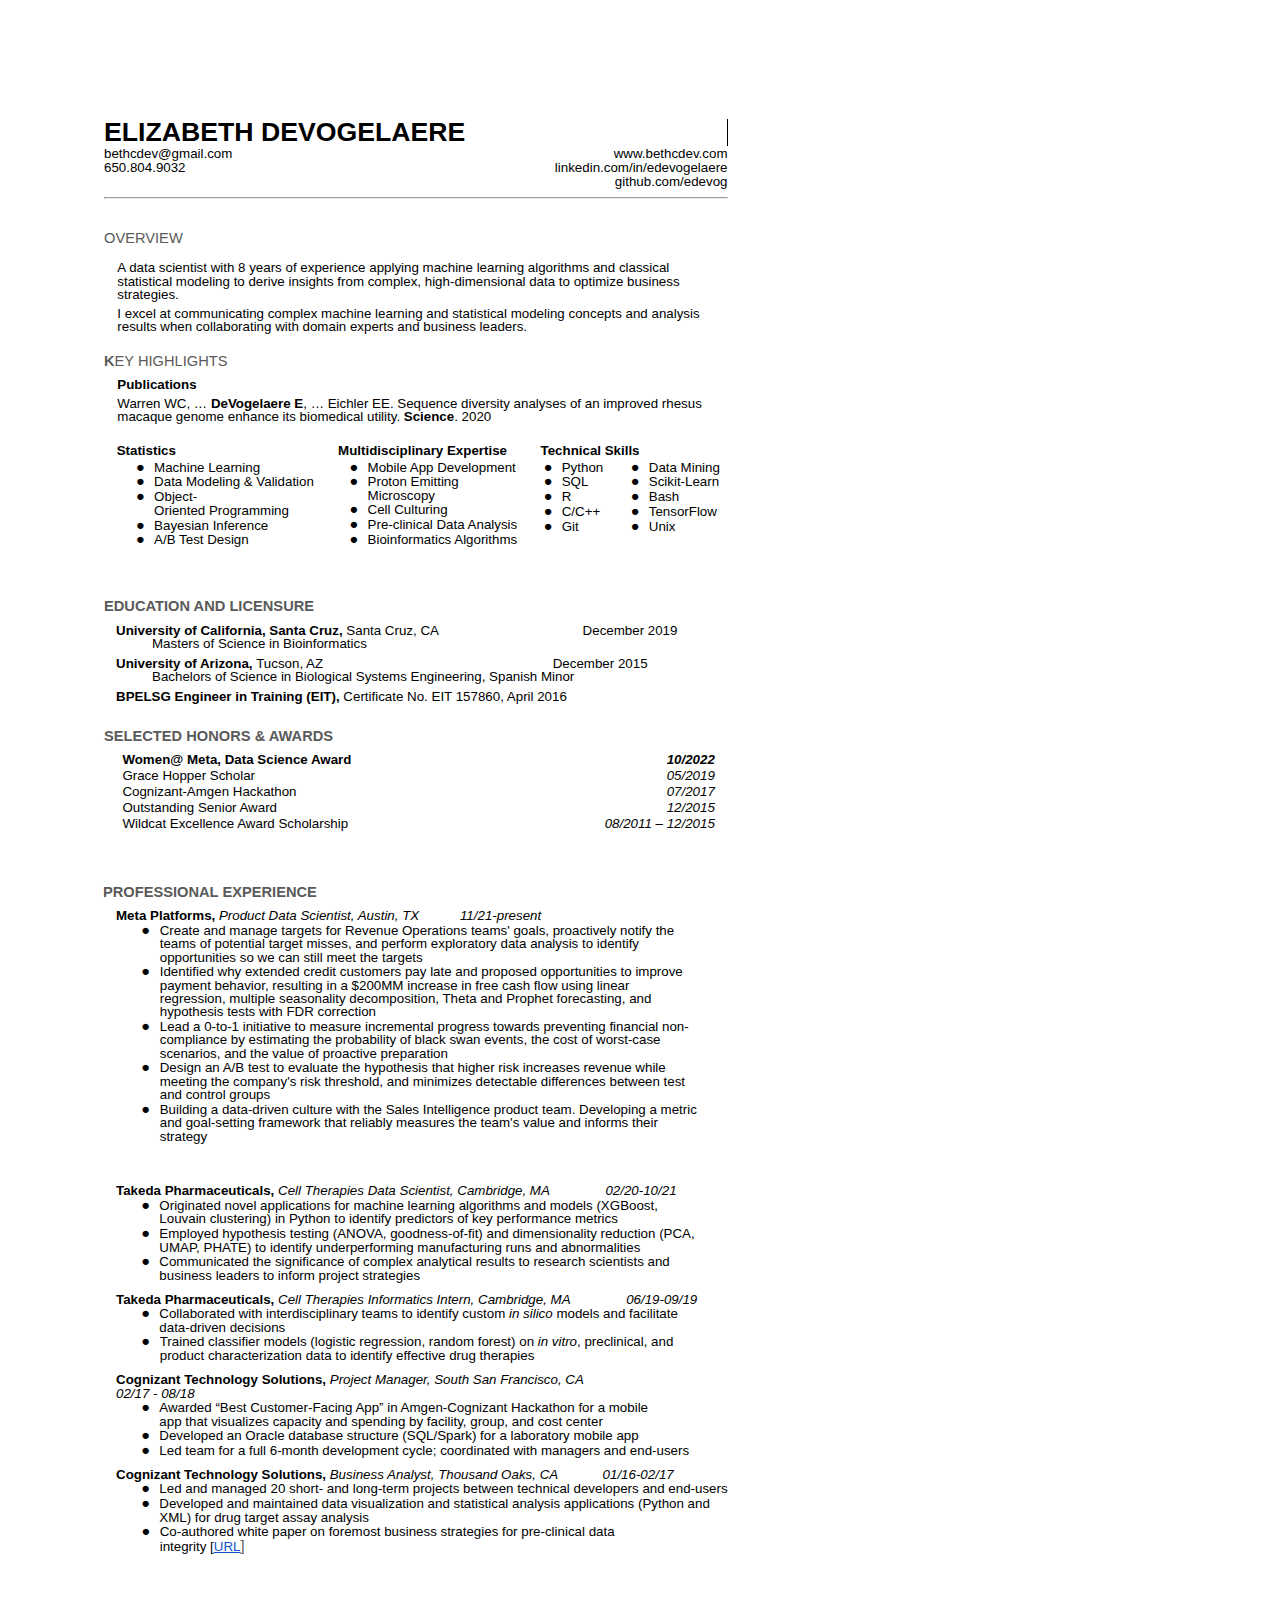
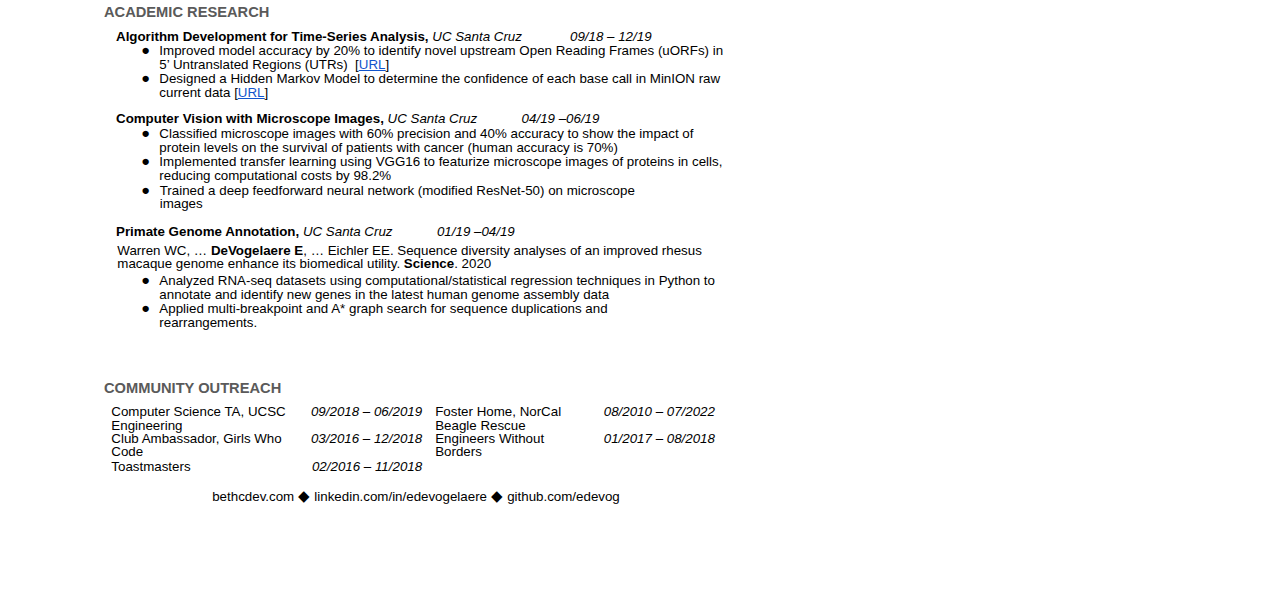
==== commit c1fe0e3e: "Update Resume" ====
--- a/Resume/ElizabethDeVogelaereResume.html
+++ b/Resume/ElizabethDeVogelaereResume.html
@@ -1 +1 @@
-<html><head><meta content="text/html; charset=UTF-8" http-equiv="content-type"><style type="text/css">.lst-kix_list_14-1>li:before{content:"\002022  "}.lst-kix_list_14-3>li:before{content:"\002022  "}ul.lst-kix_list_1-0{list-style-type:none}.lst-kix_list_14-0>li:before{content:"\0025cf  "}.lst-kix_list_14-4>li:before{content:"\002022  "}.lst-kix_list_14-5>li:before{content:"\002022  "}.lst-kix_list_14-7>li:before{content:"\002022  "}.lst-kix_list_14-6>li:before{content:"\002022  "}ul.lst-kix_list_9-3{list-style-type:none}ul.lst-kix_list_9-4{list-style-type:none}ul.lst-kix_list_9-1{list-style-type:none}ul.lst-kix_list_9-2{list-style-type:none}ul.lst-kix_list_9-7{list-style-type:none}ul.lst-kix_list_9-8{list-style-type:none}ul.lst-kix_list_9-5{list-style-type:none}ul.lst-kix_list_9-6{list-style-type:none}ul.lst-kix_list_1-3{list-style-type:none}ul.lst-kix_list_1-4{list-style-type:none}ul.lst-kix_list_1-1{list-style-type:none}ul.lst-kix_list_1-2{list-style-type:none}ul.lst-kix_list_1-7{list-style-type:none}ul.lst-kix_list_9-0{list-style-type:none}ul.lst-kix_list_1-8{list-style-type:none}ul.lst-kix_list_1-5{list-style-type:none}.lst-kix_list_14-2>li:before{content:"\002022  "}ul.lst-kix_list_1-6{list-style-type:none}.lst-kix_sdhklr2pfhnq-3>li:before{content:"\002022  "}.lst-kix_sdhklr2pfhnq-4>li:before{content:"\002022  "}.lst-kix_list_14-8>li:before{content:"\002022  "}.lst-kix_sdhklr2pfhnq-2>li:before{content:"\002022  "}.lst-kix_sdhklr2pfhnq-1>li:before{content:"\002022  "}ul.lst-kix_4d44aphy2z9z-8{list-style-type:none}.lst-kix_sdhklr2pfhnq-0>li:before{content:"\0025cf  "}ul.lst-kix_4d44aphy2z9z-3{list-style-type:none}ul.lst-kix_4d44aphy2z9z-2{list-style-type:none}.lst-kix_list_5-0>li:before{content:"\0025cf  "}ul.lst-kix_4d44aphy2z9z-1{list-style-type:none}ul.lst-kix_4d44aphy2z9z-0{list-style-type:none}ul.lst-kix_4d44aphy2z9z-7{list-style-type:none}ul.lst-kix_4d44aphy2z9z-6{list-style-type:none}ul.lst-kix_4d44aphy2z9z-5{list-style-type:none}ul.lst-kix_4d44aphy2z9z-4{list-style-type:none}.lst-kix_list_5-3>li:before{content:"\002022  "}.lst-kix_list_5-2>li:before{content:"\002022  "}.lst-kix_list_5-1>li:before{content:"\002022  "}.lst-kix_list_5-7>li:before{content:"\002022  "}ul.lst-kix_list_8-4{list-style-type:none}ul.lst-kix_list_8-5{list-style-type:none}.lst-kix_list_5-6>li:before{content:"\002022  "}.lst-kix_list_5-8>li:before{content:"\002022  "}ul.lst-kix_list_8-2{list-style-type:none}ul.lst-kix_list_8-3{list-style-type:none}ul.lst-kix_list_8-8{list-style-type:none}ul.lst-kix_list_8-6{list-style-type:none}ul.lst-kix_list_8-7{list-style-type:none}.lst-kix_list_5-4>li:before{content:"\002022  "}.lst-kix_list_5-5>li:before{content:"\002022  "}ul.lst-kix_list_8-0{list-style-type:none}ul.lst-kix_list_8-1{list-style-type:none}.lst-kix_list_6-1>li:before{content:"\002022  "}.lst-kix_list_6-3>li:before{content:"\002022  "}.lst-kix_list_6-0>li:before{content:"\0025cf  "}.lst-kix_list_6-4>li:before{content:"\002022  "}li.li-bullet-2:before{margin-left:-13.8pt;white-space:nowrap;display:inline-block;min-width:13.8pt}.lst-kix_list_6-2>li:before{content:"\002022  "}.lst-kix_list_6-8>li:before{content:"\002022  "}.lst-kix_list_6-5>li:before{content:"\002022  "}.lst-kix_list_6-7>li:before{content:"\002022  "}.lst-kix_list_6-6>li:before{content:"\002022  "}.lst-kix_nlstv0tqiayi-1>li:before{content:"\002022  "}.lst-kix_list_2-7>li:before{content:"\002022  "}.lst-kix_list_7-4>li:before{content:"\002022  "}.lst-kix_list_7-6>li:before{content:"\002022  "}.lst-kix_nlstv0tqiayi-3>li:before{content:"\002022  "}.lst-kix_list_2-5>li:before{content:"\002022  "}ul.lst-kix_nlstv0tqiayi-0{list-style-type:none}.lst-kix_nlstv0tqiayi-5>li:before{content:"\002022  "}ul.lst-kix_nlstv0tqiayi-2{list-style-type:none}.lst-kix_list_7-2>li:before{content:"\002022  "}ul.lst-kix_nlstv0tqiayi-1{list-style-type:none}ul.lst-kix_list_3-7{list-style-type:none}ul.lst-kix_list_3-8{list-style-type:none}.lst-kix_list_10-1>li:before{content:"\002022  "}.lst-kix_list_13-7>li:before{content:"\002022  "}ul.lst-kix_list_3-1{list-style-type:none}ul.lst-kix_list_3-2{list-style-type:none}.lst-kix_list_7-8>li:before{content:"\002022  "}ul.lst-kix_list_3-0{list-style-type:none}ul.lst-kix_list_3-5{list-style-type:none}ul.lst-kix_list_3-6{list-style-type:none}ul.lst-kix_list_3-3{list-style-type:none}ul.lst-kix_list_3-4{list-style-type:none}.lst-kix_list_10-7>li:before{content:"\002022  "}.lst-kix_list_15-5>li:before{content:"\002022  "}.lst-kix_list_10-5>li:before{content:"\002022  "}li.li-bullet-1:before{margin-left:-13.6pt;white-space:nowrap;display:inline-block;min-width:13.6pt}.lst-kix_list_10-3>li:before{content:"\002022  "}ul.lst-kix_list_11-7{list-style-type:none}ul.lst-kix_list_11-6{list-style-type:none}.lst-kix_list_4-1>li:before{content:"\002022  "}ul.lst-kix_list_11-5{list-style-type:none}ul.lst-kix_list_11-4{list-style-type:none}ul.lst-kix_list_11-3{list-style-type:none}.lst-kix_list_15-7>li:before{content:"\002022  "}ul.lst-kix_list_11-2{list-style-type:none}ul.lst-kix_list_11-1{list-style-type:none}ul.lst-kix_list_11-0{list-style-type:none}.lst-kix_list_9-2>li:before{content:"\002022  "}ul.lst-kix_nlstv0tqiayi-8{list-style-type:none}ul.lst-kix_nlstv0tqiayi-7{list-style-type:none}.lst-kix_list_4-3>li:before{content:"\002022  "}.lst-kix_list_4-5>li:before{content:"\002022  "}ul.lst-kix_nlstv0tqiayi-4{list-style-type:none}ul.lst-kix_nlstv0tqiayi-3{list-style-type:none}ul.lst-kix_nlstv0tqiayi-6{list-style-type:none}ul.lst-kix_list_11-8{list-style-type:none}ul.lst-kix_nlstv0tqiayi-5{list-style-type:none}.lst-kix_list_15-1>li:before{content:"\002022  "}.lst-kix_list_9-0>li:before{content:"\0025cf  "}.lst-kix_list_15-3>li:before{content:"\002022  "}.lst-kix_ssegi0l0n041-7>li:before{content:"\002022  "}.lst-kix_list_9-6>li:before{content:"\002022  "}.lst-kix_ssegi0l0n041-3>li:before{content:"\002022  "}.lst-kix_list_9-4>li:before{content:"\002022  "}.lst-kix_list_11-3>li:before{content:"\002022  "}.lst-kix_sdhklr2pfhnq-5>li:before{content:"\002022  "}.lst-kix_sdhklr2pfhnq-7>li:before{content:"\002022  "}ul.lst-kix_list_2-8{list-style-type:none}.lst-kix_ssegi0l0n041-1>li:before{content:"\002022  "}.lst-kix_list_12-3>li:before{content:"\002022  "}.lst-kix_list_11-5>li:before{content:"\002022  "}.lst-kix_list_12-1>li:before{content:"\002022  "}ul.lst-kix_list_2-2{list-style-type:none}ul.lst-kix_list_2-3{list-style-type:none}ul.lst-kix_list_2-0{list-style-type:none}ul.lst-kix_list_2-1{list-style-type:none}.lst-kix_list_9-8>li:before{content:"\002022  "}ul.lst-kix_list_2-6{list-style-type:none}.lst-kix_list_1-1>li:before{content:"\002022  "}ul.lst-kix_list_2-7{list-style-type:none}.lst-kix_list_11-7>li:before{content:"\002022  "}ul.lst-kix_list_2-4{list-style-type:none}ul.lst-kix_list_2-5{list-style-type:none}ul.lst-kix_list_10-0{list-style-type:none}.lst-kix_list_1-3>li:before{content:"\002022  "}.lst-kix_list_13-3>li:before{content:"\002022  "}ul.lst-kix_list_10-8{list-style-type:none}ul.lst-kix_list_10-7{list-style-type:none}.lst-kix_list_1-7>li:before{content:"\002022  "}ul.lst-kix_list_10-6{list-style-type:none}ul.lst-kix_list_10-5{list-style-type:none}ul.lst-kix_list_10-4{list-style-type:none}ul.lst-kix_list_10-3{list-style-type:none}.lst-kix_list_1-5>li:before{content:"\002022  "}ul.lst-kix_list_10-2{list-style-type:none}ul.lst-kix_list_10-1{list-style-type:none}.lst-kix_list_13-5>li:before{content:"\002022  "}.lst-kix_list_12-5>li:before{content:"\002022  "}.lst-kix_list_12-7>li:before{content:"\002022  "}.lst-kix_nlstv0tqiayi-7>li:before{content:"\002022  "}.lst-kix_list_2-1>li:before{content:"\002022  "}.lst-kix_list_2-3>li:before{content:"\002022  "}.lst-kix_ssegi0l0n041-5>li:before{content:"\002022  "}.lst-kix_list_13-1>li:before{content:"\002022  "}ul.lst-kix_sdhklr2pfhnq-3{list-style-type:none}ul.lst-kix_sdhklr2pfhnq-2{list-style-type:none}ul.lst-kix_sdhklr2pfhnq-1{list-style-type:none}ul.lst-kix_sdhklr2pfhnq-0{list-style-type:none}.lst-kix_6dwumxg4w4jr-6>li:before{content:"\0025cf  "}.lst-kix_list_3-0>li:before{content:"\0025cf  "}ul.lst-kix_list_5-7{list-style-type:none}ul.lst-kix_list_5-8{list-style-type:none}.lst-kix_6dwumxg4w4jr-4>li:before{content:"\0025cb  "}.lst-kix_6dwumxg4w4jr-5>li:before{content:"\0025a0  "}.lst-kix_list_3-1>li:before{content:"\002022  "}.lst-kix_list_3-2>li:before{content:"\002022  "}ul.lst-kix_list_5-5{list-style-type:none}ul.lst-kix_list_5-6{list-style-type:none}.lst-kix_list_8-1>li:before{content:"\002022  "}.lst-kix_6dwumxg4w4jr-3>li:before{content:"\0025cf  "}.lst-kix_list_8-2>li:before{content:"\002022  "}.lst-kix_list_3-5>li:before{content:"\002022  "}ul.lst-kix_list_5-0{list-style-type:none}.lst-kix_6dwumxg4w4jr-0>li:before{content:"\0025cf  "}.lst-kix_6dwumxg4w4jr-1>li:before{content:"\0025cb  "}.lst-kix_list_3-4>li:before{content:"\002022  "}ul.lst-kix_list_5-3{list-style-type:none}.lst-kix_list_3-3>li:before{content:"\002022  "}ul.lst-kix_list_5-4{list-style-type:none}.lst-kix_6dwumxg4w4jr-2>li:before{content:"\0025a0  "}ul.lst-kix_list_5-1{list-style-type:none}.lst-kix_list_8-0>li:before{content:"\0025cf  "}ul.lst-kix_list_5-2{list-style-type:none}.lst-kix_list_8-7>li:before{content:"\002022  "}.lst-kix_list_3-8>li:before{content:"\002022  "}.lst-kix_9yejmtuc4vop-5>li:before{content:"\002022  "}.lst-kix_9yejmtuc4vop-7>li:before{content:"\002022  "}.lst-kix_list_8-5>li:before{content:"\002022  "}.lst-kix_list_8-6>li:before{content:"\002022  "}.lst-kix_9yejmtuc4vop-2>li:before{content:"\002022  "}.lst-kix_9yejmtuc4vop-6>li:before{content:"\002022  "}.lst-kix_list_8-3>li:before{content:"\002022  "}ul.lst-kix_list_13-5{list-style-type:none}ul.lst-kix_list_13-4{list-style-type:none}ul.lst-kix_list_13-3{list-style-type:none}.lst-kix_list_3-6>li:before{content:"\002022  "}ul.lst-kix_list_13-2{list-style-type:none}.lst-kix_9yejmtuc4vop-1>li:before{content:"\002022  "}ul.lst-kix_list_13-1{list-style-type:none}.lst-kix_list_3-7>li:before{content:"\002022  "}ul.lst-kix_list_13-0{list-style-type:none}.lst-kix_list_8-4>li:before{content:"\002022  "}.lst-kix_9yejmtuc4vop-0>li:before{content:"\0025cf  "}.lst-kix_9yejmtuc4vop-8>li:before{content:"\002022  "}.lst-kix_list_11-2>li:before{content:"\002022  "}ul.lst-kix_list_13-8{list-style-type:none}.lst-kix_list_11-1>li:before{content:"\002022  "}ul.lst-kix_list_13-7{list-style-type:none}ul.lst-kix_list_13-6{list-style-type:none}.lst-kix_9yejmtuc4vop-3>li:before{content:"\002022  "}.lst-kix_list_11-0>li:before{content:"\0025cf  "}.lst-kix_list_8-8>li:before{content:"\002022  "}.lst-kix_9yejmtuc4vop-4>li:before{content:"\002022  "}.lst-kix_4d44aphy2z9z-4>li:before{content:"\0025cb  "}.lst-kix_4d44aphy2z9z-5>li:before{content:"\0025a0  "}.lst-kix_4d44aphy2z9z-3>li:before{content:"\0025cf  "}.lst-kix_4d44aphy2z9z-7>li:before{content:"\0025cb  "}.lst-kix_list_4-8>li:before{content:"\002022  "}ul.lst-kix_6dwumxg4w4jr-6{list-style-type:none}ul.lst-kix_6dwumxg4w4jr-7{list-style-type:none}.lst-kix_4d44aphy2z9z-0>li:before{content:"\0025cf  "}.lst-kix_4d44aphy2z9z-1>li:before{content:"\0025cb  "}.lst-kix_4d44aphy2z9z-8>li:before{content:"\0025a0  "}.lst-kix_list_4-7>li:before{content:"\002022  "}ul.lst-kix_6dwumxg4w4jr-4{list-style-type:none}ul.lst-kix_6dwumxg4w4jr-5{list-style-type:none}ul.lst-kix_6dwumxg4w4jr-2{list-style-type:none}ul.lst-kix_6dwumxg4w4jr-3{list-style-type:none}.lst-kix_4d44aphy2z9z-2>li:before{content:"\0025a0  "}ul.lst-kix_6dwumxg4w4jr-0{list-style-type:none}ul.lst-kix_6dwumxg4w4jr-1{list-style-type:none}ul.lst-kix_list_4-8{list-style-type:none}ul.lst-kix_list_4-6{list-style-type:none}ul.lst-kix_list_4-7{list-style-type:none}ul.lst-kix_6dwumxg4w4jr-8{list-style-type:none}ul.lst-kix_list_4-0{list-style-type:none}ul.lst-kix_list_4-1{list-style-type:none}ul.lst-kix_list_4-4{list-style-type:none}ul.lst-kix_list_4-5{list-style-type:none}.lst-kix_4d44aphy2z9z-6>li:before{content:"\0025cf  "}ul.lst-kix_list_4-2{list-style-type:none}ul.lst-kix_list_4-3{list-style-type:none}ul.lst-kix_list_12-6{list-style-type:none}ul.lst-kix_list_12-5{list-style-type:none}ul.lst-kix_list_12-4{list-style-type:none}ul.lst-kix_list_12-3{list-style-type:none}ul.lst-kix_list_12-2{list-style-type:none}ul.lst-kix_list_12-1{list-style-type:none}ul.lst-kix_list_12-0{list-style-type:none}ul.lst-kix_sdhklr2pfhnq-8{list-style-type:none}ul.lst-kix_sdhklr2pfhnq-7{list-style-type:none}ul.lst-kix_sdhklr2pfhnq-6{list-style-type:none}.lst-kix_6dwumxg4w4jr-7>li:before{content:"\0025cb  "}ul.lst-kix_list_12-8{list-style-type:none}ul.lst-kix_sdhklr2pfhnq-5{list-style-type:none}ul.lst-kix_list_12-7{list-style-type:none}ul.lst-kix_sdhklr2pfhnq-4{list-style-type:none}.lst-kix_6dwumxg4w4jr-8>li:before{content:"\0025a0  "}.lst-kix_list_7-0>li:before{content:"\0025cf  "}ul.lst-kix_9yejmtuc4vop-5{list-style-type:none}.lst-kix_list_2-6>li:before{content:"\002022  "}ul.lst-kix_9yejmtuc4vop-4{list-style-type:none}.lst-kix_nlstv0tqiayi-0>li:before{content:"\0025cf  "}.lst-kix_nlstv0tqiayi-2>li:before{content:"\002022  "}ul.lst-kix_9yejmtuc4vop-7{list-style-type:none}ul.lst-kix_9yejmtuc4vop-6{list-style-type:none}.lst-kix_list_2-4>li:before{content:"\002022  "}.lst-kix_list_2-8>li:before{content:"\002022  "}ul.lst-kix_9yejmtuc4vop-8{list-style-type:none}.lst-kix_list_7-1>li:before{content:"\002022  "}.lst-kix_list_7-5>li:before{content:"\002022  "}.lst-kix_nlstv0tqiayi-4>li:before{content:"\002022  "}.lst-kix_nlstv0tqiayi-6>li:before{content:"\002022  "}.lst-kix_list_7-3>li:before{content:"\002022  "}ul.lst-kix_list_7-5{list-style-type:none}.lst-kix_list_10-0>li:before{content:"\0025cf  "}ul.lst-kix_list_7-6{list-style-type:none}ul.lst-kix_list_7-3{list-style-type:none}ul.lst-kix_list_7-4{list-style-type:none}.lst-kix_list_13-6>li:before{content:"\002022  "}.lst-kix_list_13-8>li:before{content:"\002022  "}ul.lst-kix_list_7-7{list-style-type:none}ul.lst-kix_list_7-8{list-style-type:none}ul.lst-kix_list_7-1{list-style-type:none}ul.lst-kix_list_7-2{list-style-type:none}ul.lst-kix_list_7-0{list-style-type:none}.lst-kix_list_7-7>li:before{content:"\002022  "}.lst-kix_list_15-4>li:before{content:"\002022  "}.lst-kix_list_15-6>li:before{content:"\002022  "}.lst-kix_list_10-4>li:before{content:"\002022  "}.lst-kix_list_10-8>li:before{content:"\002022  "}.lst-kix_list_4-0>li:before{content:"\0025cf  "}ul.lst-kix_list_15-3{list-style-type:none}ul.lst-kix_list_15-2{list-style-type:none}.lst-kix_list_15-0>li:before{content:"\0025cf  "}ul.lst-kix_list_15-1{list-style-type:none}.lst-kix_list_15-8>li:before{content:"\002022  "}ul.lst-kix_list_15-0{list-style-type:none}li.li-bullet-3:before{margin-left:-13.6pt;white-space:nowrap;display:inline-block;min-width:13.6pt}.lst-kix_list_10-2>li:before{content:"\002022  "}.lst-kix_list_4-4>li:before{content:"\002022  "}ul.lst-kix_list_15-8{list-style-type:none}.lst-kix_list_4-2>li:before{content:"\002022  "}.lst-kix_list_4-6>li:before{content:"\002022  "}ul.lst-kix_list_15-7{list-style-type:none}ul.lst-kix_list_15-6{list-style-type:none}.lst-kix_list_9-3>li:before{content:"\002022  "}ul.lst-kix_list_15-5{list-style-type:none}ul.lst-kix_list_15-4{list-style-type:none}.lst-kix_list_15-2>li:before{content:"\002022  "}.lst-kix_list_10-6>li:before{content:"\002022  "}.lst-kix_list_9-1>li:before{content:"\002022  "}.lst-kix_ssegi0l0n041-8>li:before{content:"\002022  "}.lst-kix_list_9-7>li:before{content:"\002022  "}.lst-kix_list_11-4>li:before{content:"\002022  "}.lst-kix_ssegi0l0n041-2>li:before{content:"\002022  "}.lst-kix_list_12-4>li:before{content:"\002022  "}.lst-kix_list_9-5>li:before{content:"\002022  "}ul.lst-kix_list_6-6{list-style-type:none}.lst-kix_sdhklr2pfhnq-6>li:before{content:"\002022  "}.lst-kix_ssegi0l0n041-0>li:before{content:"\0025cf  "}ul.lst-kix_list_6-7{list-style-type:none}ul.lst-kix_list_6-4{list-style-type:none}ul.lst-kix_list_6-5{list-style-type:none}ul.lst-kix_list_6-8{list-style-type:none}.lst-kix_list_12-2>li:before{content:"\002022  "}.lst-kix_list_11-6>li:before{content:"\002022  "}.lst-kix_list_1-0>li:before{content:"\0025cf  "}ul.lst-kix_list_6-2{list-style-type:none}.lst-kix_list_11-8>li:before{content:"\002022  "}.lst-kix_sdhklr2pfhnq-8>li:before{content:"\002022  "}ul.lst-kix_list_6-3{list-style-type:none}.lst-kix_list_1-2>li:before{content:"\002022  "}ul.lst-kix_list_6-0{list-style-type:none}.lst-kix_list_12-0>li:before{content:"\0025cf  "}ul.lst-kix_list_6-1{list-style-type:none}.lst-kix_list_1-4>li:before{content:"\002022  "}.lst-kix_list_13-0>li:before{content:"\0025cf  "}ul.lst-kix_ssegi0l0n041-0{list-style-type:none}ul.lst-kix_ssegi0l0n041-1{list-style-type:none}ul.lst-kix_ssegi0l0n041-2{list-style-type:none}ul.lst-kix_ssegi0l0n041-3{list-style-type:none}ul.lst-kix_ssegi0l0n041-4{list-style-type:none}ul.lst-kix_list_14-4{list-style-type:none}ul.lst-kix_list_14-3{list-style-type:none}ul.lst-kix_list_14-2{list-style-type:none}.lst-kix_list_13-4>li:before{content:"\002022  "}ul.lst-kix_list_14-1{list-style-type:none}ul.lst-kix_list_14-0{list-style-type:none}.lst-kix_list_1-6>li:before{content:"\002022  "}li.li-bullet-0:before{margin-left:-13.5pt;white-space:nowrap;display:inline-block;min-width:13.5pt}.lst-kix_nlstv0tqiayi-8>li:before{content:"\002022  "}ul.lst-kix_list_14-8{list-style-type:none}ul.lst-kix_list_14-7{list-style-type:none}.lst-kix_list_2-0>li:before{content:"\0025cf  "}.lst-kix_list_12-6>li:before{content:"\002022  "}ul.lst-kix_list_14-6{list-style-type:none}ul.lst-kix_list_14-5{list-style-type:none}.lst-kix_ssegi0l0n041-4>li:before{content:"\002022  "}ul.lst-kix_ssegi0l0n041-5{list-style-type:none}.lst-kix_list_1-8>li:before{content:"\002022  "}.lst-kix_list_2-2>li:before{content:"\002022  "}ul.lst-kix_ssegi0l0n041-6{list-style-type:none}ul.lst-kix_ssegi0l0n041-7{list-style-type:none}.lst-kix_list_13-2>li:before{content:"\002022  "}ul.lst-kix_ssegi0l0n041-8{list-style-type:none}ul.lst-kix_9yejmtuc4vop-1{list-style-type:none}.lst-kix_ssegi0l0n041-6>li:before{content:"\002022  "}ul.lst-kix_9yejmtuc4vop-0{list-style-type:none}.lst-kix_list_12-8>li:before{content:"\002022  "}ul.lst-kix_9yejmtuc4vop-3{list-style-type:none}ul.lst-kix_9yejmtuc4vop-2{list-style-type:none}ol{margin:0;padding:0}table td,table th{padding:0}.c27{border-right-style:solid;border-bottom-color:#000000;border-top-width:0pt;border-right-width:0pt;border-left-color:#000000;vertical-align:middle;border-right-color:#000000;border-left-width:0pt;border-top-style:solid;border-left-style:solid;border-bottom-width:0pt;width:107.2pt;border-top-color:#000000;border-bottom-style:solid}.c71{border-right-style:solid;border-bottom-color:#000000;border-top-width:0pt;border-right-width:0pt;border-left-color:#000000;vertical-align:top;border-right-color:#000000;border-left-width:0pt;border-top-style:solid;border-left-style:solid;border-bottom-width:0pt;width:153.8pt;border-top-color:#000000;border-bottom-style:solid}.c76{border-right-style:solid;border-bottom-color:#000000;border-top-width:0pt;border-right-width:0pt;border-left-color:#000000;vertical-align:middle;border-right-color:#000000;border-left-width:0pt;border-top-style:solid;border-left-style:solid;border-bottom-width:0pt;width:155.2pt;border-top-color:#000000;border-bottom-style:solid}.c92{border-right-style:solid;border-bottom-color:#000000;border-top-width:0pt;border-right-width:0pt;border-left-color:#000000;vertical-align:top;border-right-color:#000000;border-left-width:0pt;border-top-style:solid;border-left-style:solid;border-bottom-width:0pt;width:65.2pt;border-top-color:#000000;border-bottom-style:solid}.c31{border-right-style:solid;border-bottom-color:#000000;border-top-width:0pt;border-right-width:0pt;border-left-color:#000000;vertical-align:top;border-right-color:#000000;border-left-width:0pt;border-top-style:solid;border-left-style:solid;border-bottom-width:0pt;width:279.7pt;border-top-color:#000000;border-bottom-style:solid}.c57{border-right-style:solid;border-bottom-color:#000000;border-top-width:0pt;border-right-width:0pt;border-left-color:#000000;vertical-align:top;border-right-color:#000000;border-left-width:0pt;border-top-style:solid;border-left-style:solid;border-bottom-width:0pt;width:149.2pt;border-top-color:#000000;border-bottom-style:solid}.c51{border-right-style:solid;border-bottom-color:#000000;border-top-width:0pt;border-right-width:0pt;border-left-color:#000000;vertical-align:top;border-right-color:#000000;border-left-width:0pt;border-top-style:solid;border-left-style:solid;border-bottom-width:0pt;width:187.8pt;border-top-color:#000000;border-bottom-style:solid}.c56{border-right-style:solid;border-bottom-color:#000000;border-top-width:0pt;border-right-width:0pt;border-left-color:#000000;vertical-align:top;border-right-color:#000000;border-left-width:0pt;border-top-style:solid;border-left-style:solid;border-bottom-width:0pt;width:84pt;border-top-color:#000000;border-bottom-style:solid}.c79{border-right-style:solid;border-bottom-color:#000000;border-top-width:0pt;border-right-width:0pt;border-left-color:#000000;vertical-align:top;border-right-color:#000000;border-left-width:0pt;border-top-style:solid;border-left-style:solid;border-bottom-width:0pt;width:163.5pt;border-top-color:#000000;border-bottom-style:solid}.c23{border-right-style:solid;border-bottom-color:#000000;border-top-width:0pt;border-right-width:0pt;border-left-color:#000000;vertical-align:top;border-right-color:#000000;border-left-width:0pt;border-top-style:solid;border-left-style:solid;border-bottom-width:0pt;width:333.8pt;border-top-color:#000000;border-bottom-style:solid}.c0{border-right-style:solid;border-bottom-color:#000000;border-top-width:0pt;border-right-width:0pt;border-left-color:#000000;vertical-align:top;border-right-color:#000000;border-left-width:0pt;border-top-style:solid;border-left-style:solid;border-bottom-width:0pt;width:147.8pt;border-top-color:#000000;border-bottom-style:solid}.c88{border-right-style:solid;border-bottom-color:#000000;border-top-width:0pt;border-right-width:0pt;border-left-color:#000000;vertical-align:top;border-right-color:#000000;border-left-width:0pt;border-top-style:solid;border-left-style:solid;border-bottom-width:0pt;width:487.5pt;border-top-color:#000000;border-bottom-style:solid}.c9{border-right-style:solid;border-bottom-color:#000000;border-top-width:0pt;border-right-width:0pt;border-left-color:#000000;vertical-align:middle;border-right-color:#000000;border-left-width:0pt;border-top-style:solid;border-left-style:solid;border-bottom-width:0pt;width:98.2pt;border-top-color:#000000;border-bottom-style:solid}.c29{border-right-style:solid;border-bottom-color:#000000;border-top-width:0pt;border-right-width:0pt;border-left-color:#000000;vertical-align:middle;border-right-color:#000000;border-left-width:0pt;border-top-style:solid;border-left-style:solid;border-bottom-width:0pt;width:122.2pt;border-top-color:#000000;border-bottom-style:solid}.c17{color:#000000;font-weight:400;text-decoration:none;vertical-align:baseline;font-size:10pt;font-family:"Arial";font-style:italic}.c15{margin-left:41.5pt;padding-top:0.1pt;padding-left:-4.5pt;padding-bottom:0pt;line-height:1.0;text-align:left;margin-right:22.8pt}.c26{margin-left:41.5pt;padding-top:0.1pt;padding-left:-4.5pt;padding-bottom:0pt;line-height:1.0;text-align:left;margin-right:14.9pt}.c7{margin-left:41.5pt;padding-top:0.1pt;padding-left:-4.5pt;padding-bottom:0pt;line-height:1.0;text-align:left;margin-right:1.5pt}.c12{color:#5a5a5a;font-weight:400;text-decoration:none;vertical-align:baseline;font-size:8pt;font-family:"Arial";font-style:normal}.c61{margin-left:10pt;padding-top:0.1pt;text-indent:-10pt;padding-bottom:0pt;line-height:1.0;text-align:left;height:24pt}.c2{color:#000000;font-weight:400;text-decoration:none;vertical-align:baseline;font-size:10pt;font-family:"Arial";font-style:normal}.c47{margin-left:36pt;padding-top:5pt;text-indent:-27pt;padding-bottom:0pt;line-height:1.0;text-align:left;margin-right:1.5pt}.c1{color:#000000;font-weight:400;text-decoration:none;vertical-align:baseline;font-size:11pt;font-family:"Arial";font-style:normal}.c93{margin-left:31.5pt;padding-top:5pt;text-indent:-22.5pt;padding-bottom:0pt;line-height:1.0;text-align:left}.c65{margin-left:27.1pt;padding-top:0pt;padding-left:-4.5pt;padding-bottom:0pt;line-height:1.0125;text-align:left}.c52{margin-left:41.5pt;padding-top:0pt;padding-left:-4.5pt;padding-bottom:0pt;line-height:1.0208333333333333;text-align:left}.c33{margin-left:27.1pt;padding-top:0pt;padding-left:-4.5pt;padding-bottom:0pt;line-height:1.0083333333333333;text-align:left}.c30{margin-left:32.6pt;padding-top:0pt;padding-left:-4.5pt;padding-bottom:0pt;line-height:1.0125;text-align:left}.c70{margin-left:41.5pt;padding-top:0.1pt;padding-left:-4.5pt;padding-bottom:0pt;line-height:1.0125;text-align:left}.c41{margin-left:13.5pt;padding-top:7.9pt;text-indent:-4.5pt;padding-bottom:0pt;line-height:1.0;text-align:left}.c6{margin-left:32.6pt;padding-top:0pt;padding-left:-4.5pt;padding-bottom:0pt;line-height:1.0166666666666666;text-align:left}.c45{font-weight:400;text-decoration:none;vertical-align:baseline;font-size:11pt;font-family:"Arial";font-style:normal}.c28{color:#000000;text-decoration:none;vertical-align:baseline;font-family:"Arial";font-style:italic}.c4{padding-top:0pt;padding-bottom:0pt;line-height:1.0;text-align:right;height:11pt}.c3{padding-top:0pt;padding-bottom:0pt;line-height:1.15;text-align:left;height:11pt}.c19{color:#000000;text-decoration:none;vertical-align:baseline;font-family:"Arial";font-style:normal}.c90{padding-top:2pt;padding-bottom:0pt;line-height:1.0;text-align:left;margin-right:-3pt}.c42{margin-left:1pt;padding-top:0.7pt;padding-bottom:0pt;line-height:1.0;text-align:right}.c10{margin-left:7.1pt;padding-top:0pt;padding-bottom:0pt;line-height:1.0;text-align:left}.c32{padding-top:0.1pt;padding-bottom:0pt;line-height:1.0;text-align:left;height:11pt}.c8{padding-top:0pt;padding-bottom:0pt;line-height:1.0;text-align:left;height:24pt}.c100{padding-top:0.7pt;padding-bottom:0pt;line-height:1.05;text-align:left}.c60{padding-top:9.7pt;padding-bottom:0pt;line-height:1.0;text-align:left}.c91{padding-top:0pt;padding-bottom:0pt;line-height:1.0125;text-align:left}.c55{padding-top:0pt;padding-bottom:0pt;line-height:1.0;text-align:right}.c75{padding-top:0.4pt;padding-bottom:0pt;line-height:1.0;text-align:left}.c86{margin-left:5.5pt;border-spacing:0;border-collapse:collapse;margin-right:auto}.c99{margin-left:5pt;border-spacing:0;border-collapse:collapse;margin-right:auto}.c102{margin-left:13.8pt;border-spacing:0;border-collapse:collapse;margin-right:auto}.c98{padding-top:0pt;padding-bottom:0pt;line-height:1.0166666666666666;text-align:left}.c48{padding-top:0.1pt;padding-bottom:0pt;line-height:1.0;text-align:right}.c58{padding-top:0.3pt;padding-bottom:0pt;line-height:1.0;text-align:left}.c11{padding-top:0pt;padding-bottom:0pt;line-height:1.0;text-align:left}.c16{padding-top:8.1pt;padding-bottom:0pt;line-height:1.0;text-align:left}.c39{text-decoration-skip-ink:none;-webkit-text-decoration-skip:none;color:#1155cc;text-decoration:underline}.c43{border-spacing:0;border-collapse:collapse;margin-right:auto}.c103{padding-top:4.7pt;padding-bottom:0pt;line-height:1.0;text-align:left}.c72{padding-top:0.1pt;padding-bottom:0pt;line-height:1.0;text-align:left}.c46{padding-top:0pt;padding-bottom:0pt;line-height:1.05;text-align:left}.c82{padding-top:0.7pt;padding-bottom:0pt;line-height:1.0;text-align:right}.c36{padding-top:4pt;padding-bottom:0pt;line-height:1.0;text-align:left}.c101{padding-top:0pt;padding-bottom:0pt;line-height:1.0;text-align:center}.c84{margin-left:41.8pt;padding-left:-4.2pt;margin-right:22.8pt}.c95{margin-left:41.8pt;padding-left:-4.5pt;margin-right:37.1pt}.c67{margin-left:36pt;text-indent:-27pt;margin-right:1.5pt}.c78{background-color:#ffffff;max-width:468pt;padding:72pt 72pt 72pt 72pt}.c14{margin-left:41.8pt;padding-left:-4.2pt;margin-right:54.1pt}.c20{margin-left:41.5pt;padding-left:-4.5pt;margin-right:34.5pt}.c35{margin-left:19pt;text-indent:-10pt}.c44{margin-left:32.6pt;padding-left:-4.5pt}.c69{margin-left:9pt;margin-right:-3pt}.c89{margin-left:41.8pt;padding-left:-4.2pt}.c74{font-weight:400;font-size:6.5pt}.c49{font-size:20pt;font-weight:700}.c64{font-weight:400;font-size:8.5pt}.c40{color:inherit;text-decoration:inherit}.c18{margin-left:10pt;margin-right:13.4pt}.c34{margin-left:29.2pt;padding-left:-4.5pt}.c83{margin-left:19.2pt;text-indent:-10.2pt}.c77{font-weight:400;font-size:6pt}.c81{margin-left:10pt;text-indent:-10pt}.c73{margin-left:27.1pt;padding-left:-4.5pt}.c80{margin-left:41.5pt;padding-left:-4.5pt}.c5{font-size:10pt;font-weight:700}.c94{font-weight:400;font-size:5.5pt}.c25{padding:0;margin:0}.c96{margin-left:9pt;text-indent:-9.8pt}.c54{margin-left:14.5pt;text-indent:-5.5pt}.c63{margin-left:27pt;padding-left:-4.5pt}.c87{margin-right:9.9pt}.c37{height:32.2pt}.c85{margin-right:22.1pt}.c13{height:12pt}.c68{margin-left:36pt}.c24{font-size:10pt}.c59{height:16.5pt}.c50{height:60pt}.c62{margin-left:11.1pt}.c21{color:#5a5a5a}.c53{height:11pt}.c97{margin-right:52.6pt}.c22{margin-right:9.8pt}.c38{font-style:italic}.c66{margin-left:4.5pt}.title{padding-top:24pt;color:#000000;font-weight:700;font-size:36pt;padding-bottom:6pt;font-family:"Arial";line-height:1.0;page-break-after:avoid;text-align:left}.subtitle{padding-top:18pt;color:#666666;font-size:24pt;padding-bottom:4pt;font-family:"Georgia";line-height:1.0;page-break-after:avoid;font-style:italic;text-align:left}li{color:#000000;font-size:11pt;font-family:"Arial"}p{margin:0;color:#000000;font-size:11pt;font-family:"Arial"}h1{padding-top:0pt;color:#000000;font-size:11pt;padding-bottom:0pt;font-family:"Arial";line-height:1.0;text-align:left}h2{padding-top:18pt;color:#000000;font-weight:700;font-size:18pt;padding-bottom:4pt;font-family:"Arial";line-height:1.0;page-break-after:avoid;text-align:left}h3{padding-top:14pt;color:#000000;font-weight:700;font-size:14pt;padding-bottom:4pt;font-family:"Arial";line-height:1.0;page-break-after:avoid;text-align:left}h4{padding-top:12pt;color:#000000;font-weight:700;font-size:12pt;padding-bottom:2pt;font-family:"Arial";line-height:1.0;page-break-after:avoid;text-align:left}h5{padding-top:11pt;color:#000000;font-weight:700;font-size:11pt;padding-bottom:2pt;font-family:"Arial";line-height:1.0;page-break-after:avoid;text-align:left}h6{padding-top:10pt;color:#000000;font-weight:700;font-size:10pt;padding-bottom:2pt;font-family:"Arial";line-height:1.0;page-break-after:avoid;text-align:left}</style></head><body class="c78"><div><p class="c11 c53"><span class="c2"></span></p><a id="t.ef83afaefdb5ff7454142b533d8707f4dc56acaf"></a><a id="t.3"></a><table class="c43"><tbody><tr class="c59"><td class="c88" colspan="2" rowspan="1"><p class="c75"><span class="c49">ELIZABETH DEVOGELAERE</span></p></td></tr><tr class="c37"><td class="c23" colspan="1" rowspan="1"><p class="c100"><span class="c24"><a class="c40" href="mailto:bethcdev@gmail.com">bethcdev@gmail.com</a></span></p><p class="c46"><span class="c24">650.804.9032</span></p></td><td class="c71" colspan="1" rowspan="1"><p class="c82"><span class="c24"><a class="c40" href="https://www.google.com/url?q=http://www.bethcdev.com/?utm_source%3Dd517g&amp;sa=D&amp;source=editors&amp;ust=1626647855359000&amp;usg=AOvVaw3h2ZpZkmMeihuJ4GsiTmjk">www.bethcdev.com</a></span></p><p class="c42"><span class="c24"><a class="c40" href="https://www.google.com/url?q=https://www.linkedin.com/in/edevogelaere&amp;sa=D&amp;source=editors&amp;ust=1626647855359000&amp;usg=AOvVaw2furILSW_TfXUOuL2zqA7a">linkedin.com/in/edevogelaere</a></span></p><p class="c42"><span class="c24"><a class="c40" href="https://www.google.com/url?q=https://github.com/edevog&amp;sa=D&amp;source=editors&amp;ust=1626647855360000&amp;usg=AOvVaw3FDv-fmHHThHzRnNlG6Q7u">github.com/edevog</a></span></p></td></tr></tbody></table><hr><p class="c11 c53"><span class="c2"></span></p></div><h1 class="c72" id="h.9nh6nojv4mmw"><span class="c45 c21">OVERVIEW</span></h1><p class="c36 c18"><span class="c2">A data scientist with 5 years of experience applying machine learning algorithms and classical statistical models to derive insights from complex, high-dimensional data, and to optimize business strategies.</span></p><p class="c36 c18"><span class="c2">I excel at communicating complex machine learning and statistical modeling concepts and analysis results when collaborating with domain experts and business leaders.</span></p><h1 class="c16"><span class="c21">K</span><span class="c45 c21">EY HIGHLIGHTS</span></h1><p class="c11 c18"><span class="c19 c5">Publications</span></p><p class="c36 c18"><span class="c24">Warren WC, &hellip; </span><span class="c5">DeVogelaere E</span><span class="c24">, &hellip; Eichler EE. Sequence diversity analyses of an improved rhesus macaque genome enhance its biomedical utility. </span><span class="c5">Science</span><span class="c2">. 2020</span></p><p class="c36 c18 c53"><span class="c19 c77"></span></p><a id="t.d7aab9371286c7de51c239cda8a1b8ae9c0ce781"></a><a id="t.0"></a><table class="c99"><tbody><tr class="c13"><td class="c79" colspan="1" rowspan="1"><p class="c11 c66"><span class="c5">Statistics</span></p></td><td class="c0" colspan="1" rowspan="1"><p class="c10"><span class="c19 c5">Multidisciplinary Expertise</span></p></td><td class="c57" colspan="2" rowspan="1"><p class="c11 c62"><span class="c19 c5">Technical Skills</span></p></td></tr><tr class="c50"><td class="c79" colspan="1" rowspan="1"><ul class="c25 lst-kix_list_14-0 start"><li class="c6 li-bullet-0"><span class="c2">Machine Learning</span></li><li class="c6 li-bullet-0"><span class="c2">Data Modeling &amp; Validation</span></li><li class="c6 li-bullet-0"><span class="c24">Object-Oriented</span><span class="c2">&nbsp;Programming</span></li><li class="c11 c44 li-bullet-0"><span class="c2">Bayesian Inference </span></li><li class="c30 li-bullet-0"><span class="c24">Bioinformatics Algorithms</span></li></ul></td><td class="c0" colspan="1" rowspan="1"><ul class="c25 lst-kix_list_15-0 start"><li class="c11 c34 li-bullet-0" id="h.1fob9te"><span class="c2">Mobile App Development</span></li><li class="c11 c34 li-bullet-0"><span class="c2">Proton Emitting Microscopy</span></li><li class="c11 c34 li-bullet-0"><span class="c2">Cell Culturing</span></li><li class="c11 c34 li-bullet-0"><span class="c2">Pre-clinical Data Analysis</span></li><li class="c11 c34 li-bullet-0"><span class="c2">Study Design</span></li></ul></td><td class="c92" colspan="1" rowspan="1"><ul class="c25 lst-kix_list_13-0 start"><li class="c63 c98 li-bullet-0"><span class="c2">Python</span></li><li class="c11 c63 li-bullet-0"><span class="c2">SQL</span></li><li class="c11 c63 li-bullet-0"><span class="c2">R</span></li><li class="c91 c63 li-bullet-0"><span class="c24">C</span><span class="c2">/C++</span></li><li class="c11 c63 li-bullet-0"><span class="c2">Git</span></li></ul></td><td class="c56" colspan="1" rowspan="1"><ul class="c25 lst-kix_list_12-0 start"><li class="c98 c73 li-bullet-0"><span class="c2">Data Mining</span></li><li class="c33 li-bullet-0"><span class="c2">Scikit-Learn</span></li><li class="c33 li-bullet-0"><span class="c2">Bash</span></li><li class="c65 li-bullet-0"><span class="c2">TensorFlow</span></li><li class="c11 c73 li-bullet-0"><span class="c2">Unix</span></li></ul></td></tr></tbody></table><h1 class="c61"><span class="c12"></span></h1><h1 class="c72 c81"><span class="c21">EDUCATION AND LICENSURE</span></h1><p class="c11 c67"><span class="c5">University of California, Santa Cruz, </span><span class="c2">Santa Cruz, CA &nbsp;&nbsp;&nbsp;&nbsp;&nbsp;&nbsp;&nbsp;&nbsp;&nbsp;&nbsp;&nbsp;&nbsp;&nbsp;&nbsp;&nbsp;&nbsp;&nbsp;&nbsp;&nbsp;&nbsp;&nbsp;&nbsp;&nbsp;&nbsp;&nbsp;&nbsp;&nbsp;&nbsp;&nbsp;&nbsp;&nbsp;&nbsp;&nbsp; &nbsp; &nbsp; December 2019</span></p><p class="c11 c68"><span class="c2">Masters of Science in Bioinformatics</span></p><p class="c47"><span class="c5">University of Arizona, </span><span class="c24">Tucson, AZ&nbsp;&nbsp;&nbsp;&nbsp;&nbsp;&nbsp;&nbsp;&nbsp;&nbsp;&nbsp;&nbsp;&nbsp;&nbsp;&nbsp;&nbsp;&nbsp;&nbsp;&nbsp;&nbsp;&nbsp;&nbsp;&nbsp;&nbsp;&nbsp;&nbsp;&nbsp;&nbsp;&nbsp;&nbsp;&nbsp;&nbsp;&nbsp;&nbsp;&nbsp;&nbsp;&nbsp;&nbsp;&nbsp;&nbsp;&nbsp;&nbsp;&nbsp;&nbsp;&nbsp;&nbsp;&nbsp;&nbsp;&nbsp;&nbsp;&nbsp;&nbsp;&nbsp;&nbsp;&nbsp;&nbsp;&nbsp; &nbsp; &nbsp; &nbsp;December 2015<br></span><span class="c2">Bachelors of Science in Biological</span><span class="c24">&nbsp;</span><span class="c2">Systems Engineering, Spanish Minor</span></p><p class="c93"><span class="c5">BPELSG Engineer in Training (EIT), </span><span class="c2">Certificate No. EIT 157860, April 2016</span></p><p class="c53 c58"><span class="c19 c64"></span></p><h1 class="c11" id="h.qizfvin6d0l8"><span class="c21">SELECTED HONORS &amp; AWARDS</span></h1><a id="t.ae66bf8a7fc0d6f0cb3237d0864f99fa075c6a90"></a><a id="t.1"></a><table class="c102"><tbody><tr class="c13"><td class="c31" colspan="1" rowspan="1"><p class="c11"><span class="c19 c5">Grace Hopper Scholar</span></p></td><td class="c51" colspan="1" rowspan="1"><p class="c55 c87"><span class="c5 c28">05/2019</span></p></td></tr><tr class="c13"><td class="c31" colspan="1" rowspan="1"><p class="c11"><span class="c2">Cognizant-Amgen Hackathon</span></p></td><td class="c51" colspan="1" rowspan="1"><p class="c55 c87"><span class="c17">07/2017</span></p></td></tr><tr class="c13"><td class="c31" colspan="1" rowspan="1"><p class="c11"><span class="c2">Outstanding Senior Award</span></p></td><td class="c51" colspan="1" rowspan="1"><p class="c48 c87"><span class="c17">12/2015</span></p></td></tr><tr class="c13"><td class="c31" colspan="1" rowspan="1"><p class="c11"><span class="c2">Wildcat Excellence Award Scholarship</span></p></td><td class="c51" colspan="1" rowspan="1"><p class="c55 c87"><span class="c17">08/2011 &ndash; 12/2015</span></p></td></tr></tbody></table><h1 class="c8" id="h.w6dyl6q0859x"><span class="c12"></span></h1><h1 class="c11 c96"><span class="c21">PROFESSIONAL EXPERIENCE</span></h1><a id="kix.vc5f3q3rsedg"></a><p class="c11 c54"><span class="c5">Takeda Pharmaceuticals, </span><span class="c17">Cell Therapies Data Scientist, Cambridge, MA&nbsp;&nbsp;&nbsp;&nbsp;&nbsp;&nbsp;&nbsp;&nbsp; &nbsp; 02/20-present</span></p><ul class="c25 lst-kix_list_11-0 start"><li class="c15 li-bullet-1"><span class="c2">Originate novel applications for machine learning algorithms and models (XGBoost, k-Means Clustering) in Python to identify predictors of key performance metrics</span></li><li class="c15 li-bullet-1"><span class="c2">Employ hypothesis testing (ANOVA, goodness-of-fit) and dimensionality reduction (PCA, UMAP) to identify underperforming manufacturing runs and abnormalities</span></li><li class="c15 li-bullet-1"><span class="c2">Communicate the significance of complex analytical results to research scientists and business leaders to inform project strategies</span></li><li class="c72 c84 li-bullet-2"><span class="c24">Lead and develop processes to improve data harmonization across teams and external data</span></li></ul><a id="id.3znysh7"></a><p class="c16 c54"><span class="c5">Takeda Pharmaceuticals, </span><span class="c17">Cell Therapies Informatics Intern, Cambridge, MA&nbsp;&nbsp;&nbsp;&nbsp;&nbsp;&nbsp;&nbsp;&nbsp; &nbsp; &nbsp; &nbsp; 06/19-09/19</span></p><ul class="c25 lst-kix_list_11-0"><li class="c15 li-bullet-1"><span class="c24">Collaborated with interdisciplinary teams to identify custom </span><span class="c24 c38">in silico</span><span class="c24">&nbsp;models and facilitate data-driven decisions</span></li><li class="c72 c84 li-bullet-2"><span class="c24">Trained classifier models (logistic regression, random forest) on </span><span class="c24 c38">in vitro</span><span class="c24">, preclinical, and product characterization data to identify effective drug therapies</span></li></ul><p class="c16 c69"><span class="c5">C</span><span class="c5">ognizant Technology Solutions, </span><span class="c17">Project Manager, South San Francisco, CA&nbsp;&nbsp;&nbsp;&nbsp;&nbsp;&nbsp;&nbsp;&nbsp; &nbsp; &nbsp; &nbsp; &nbsp; &nbsp; 02/17 - 08/18</span></p><ul class="c25 lst-kix_list_11-0"><li class="c11 c80 c97 li-bullet-3"><span class="c2">Awarded &ldquo;Best Customer-Facing App&rdquo; in Amgen-Cognizant Hackathon for a mobile app that visualizes capacity and spending by facility, group, and cost center</span></li><li class="c11 c80 li-bullet-3"><span class="c2">Developed an Oracle database structure (SQL) for </span><span class="c24">a</span><span class="c2">&nbsp;mobile app</span></li><li class="c11 c80 c85 li-bullet-1"><span class="c2">Led</span><span class="c24">&nbsp;</span><span class="c2">team for </span><span class="c24">a </span><span class="c2">full 6-month development cycle; coordinated with managers</span><span class="c24">&nbsp;and</span><span class="c2">&nbsp;end-users</span></li></ul><p class="c41"><span class="c5">Cognizant Technology Solutions, </span><span class="c17">Business Analyst, Thousand Oaks, CA&nbsp;&nbsp;&nbsp;&nbsp;&nbsp;&nbsp;&nbsp;&nbsp; &nbsp; &nbsp;01/16-02/17</span></p><ul class="c25 lst-kix_list_11-0"><li class="c80 c91 li-bullet-3"><span class="c2">Led and managed 20 short- and long-term projects between technical developers and end-users</span></li></ul><a id="id.17dp8vu"></a><ul class="c25 lst-kix_list_11-0"><li class="c52 li-bullet-1"><span class="c2">Developed and maintained data visualization and statistical analysis applications (Python and XML) for drug target assay analysis</span></li></ul><a id="id.3rdcrjn"></a><ul class="c25 lst-kix_list_11-0"><li class="c11 c95 li-bullet-3"><span class="c2">Co-authored white paper on foremost business strategies for pre-clinical data integrity</span><span class="c24">&nbsp;[</span><span class="c24 c39"><a class="c40" href="https://www.google.com/url?q=http://www.bethcdev.com/papers/the-promise-of-next-generation-animal-management-systems.pdf&amp;sa=D&amp;source=editors&amp;ust=1626647855349000&amp;usg=AOvVaw11A4TFQnB9k5aD1si6Yq_l">URL</a></span><span class="c45 c21">]</span></li></ul><h1 class="c8"><span class="c21 c45"></span></h1><h1 class="c11"><span class="c21">ACADEMIC RESEARCH</span></h1><p class="c11 c35"><span class="c5">Algorithm Implementation and &nbsp;Development, </span><span class="c17">UC Santa Cruz&nbsp;&nbsp;&nbsp;&nbsp;&nbsp;&nbsp;&nbsp;&nbsp; &nbsp; &nbsp; 09/18 &ndash; 12/19</span></p><ul class="c25 lst-kix_list_11-0"><li class="c7 li-bullet-3"><span class="c24">Implemented Baum-Welch to determine the emission and transmission matrices of a hidden Markov model (HMM) of a sequence [</span><span class="c39 c24"><a class="c40" href="https://www.google.com/url?q=https://github.com/edevog/bioinformatics-algorithms/tree/master/machine_learning&amp;sa=D&amp;source=editors&amp;ust=1626647855350000&amp;usg=AOvVaw1hUSoL31LmWT7rb_yajAth">URL</a></span><span class="c2">]</span></li><li class="c7 li-bullet-1"><span class="c24">I</span><span class="c24">mproved model accuracy by 20% with novel algorithm to identify upstream Open Reading Frames (uORFs) in 5&rsquo; Untranslated Regions (UTRs) &nbsp;[</span><span class="c39 c24"><a class="c40" href="https://www.google.com/url?q=https://github.com/edevog/uORFs_in_5-UTRs&amp;sa=D&amp;source=editors&amp;ust=1626647855350000&amp;usg=AOvVaw0yj2gNeSNCsvOsZTMVLbAY">URL</a></span><span class="c2">]</span></li><li class="c7 li-bullet-1"><span class="c24">Identified SNPs in MINIon data with 80% accuracy with a logistic regression classifier [</span><span class="c39 c24"><a class="c40" href="https://www.google.com/url?q=https://github.com/edevog/identify-SNPS-in-Nanopore&amp;sa=D&amp;source=editors&amp;ust=1626647855350000&amp;usg=AOvVaw1pox1cQ4IPZz989jeVX5AV">URL</a></span><span class="c24">]</span></li></ul><p class="c60 c35"><span class="c5">Computer Vision with Microscope Images, </span><span class="c17">UC Santa Cruz&nbsp;&nbsp;&nbsp;&nbsp;&nbsp;&nbsp;&nbsp;&nbsp; &nbsp; &nbsp;04/19 &ndash;06/19</span></p><ul class="c25 lst-kix_list_11-0"><li class="c70 li-bullet-3"><span class="c2">Classified microscope images with 60% precision and 40% accuracy to show the impact of protein levels on the survival of patients with cancer (human accuracy is 70%)</span></li><li class="c70 li-bullet-1"><span class="c2">Implemented transfer learning using VGG16 to featurize microscope images of proteins in cells, reducing computational costs by 98.2%</span></li><li class="c11 c14 li-bullet-2"><span class="c2">Trained a deep feedforward neural network (modified ResNet-50) on microscope images</span></li></ul><p class="c32"><span class="c19 c64"></span></p><p class="c11 c83"><span class="c5">Primate Genome Annotation, </span><span class="c24 c38">UC Santa Cruz</span><span class="c24">&nbsp;&nbsp;&nbsp;&nbsp;&nbsp;&nbsp;&nbsp;&nbsp;&nbsp; &nbsp; </span><span class="c24 c38">01/19 &ndash;04/19</span></p><p class="c18 c36"><span class="c24">Warren WC, &hellip; </span><span class="c5">DeVogelaere E</span><span class="c24">, &hellip; Eichler EE. Sequence diversity analyses of an improved rhesus macaque genome enhance its biomedical utility. </span><span class="c5">Science</span><span class="c24">. 2020 [</span><span class="c39 c24"><a class="c40" href="https://www.google.com/url?q=http://www.bethcdev.com/papers/sequence_diversity_macaque_genome.pdf&amp;sa=D&amp;source=editors&amp;ust=1626647855351000&amp;usg=AOvVaw0Wl3xqTVGd1Ua0kGHSpfBX">URL</a></span><span class="c2">]</span></p><ul class="c25 lst-kix_list_11-0"><li class="c80 c90 li-bullet-1"><span class="c2">Analyzed RNA-seq datasets using computational/statistical regression techniques in Python to annotate and identify new genes in the latest human genome assembly data</span></li><li class="c11 c20 li-bullet-3"><span class="c2">Applied multi-break point and A-Bruijn graphs to represent duplications and rearrangements of sequences</span></li></ul><p class="c53 c75"><span class="c19 c94"></span></p><p class="c35 c103"><span class="c5">Nanoparticle Synthesis Protocol Development, </span><span class="c17">Dublin City University&nbsp;&nbsp;&nbsp;&nbsp;&nbsp;&nbsp;&nbsp;&nbsp; 02/14 &ndash; 08/14</span></p><ul class="c25 lst-kix_list_11-0"><li class="c7 li-bullet-3"><span class="c2">Applied regression and clustering models to quantify the efficacy of synthesis methods</span></li><li class="c11 c80 li-bullet-3"><span class="c24">Identified </span><span class="c24 c38">de novo </span><span class="c24">energy-efficient methods for synthesizing gold nanoparticles with fungus, </span><span class="c17">R. oryzae</span></li><li class="c11 c89 li-bullet-2"><span class="c2">Collected data from gel electrophoresis, a photospectrometer, and a PE microscope</span></li></ul><p class="c35 c60"><span class="c5">High-Dimensional Analysis of Biological Time Series Data, </span><span class="c17">University of Arizona&nbsp;&nbsp;&nbsp;&nbsp;&nbsp;&nbsp;&nbsp;&nbsp; 05/13 &ndash; 12/13</span></p><ul class="c25 lst-kix_list_11-0"><li class="c26 li-bullet-3"><span class="c2">Conducted statistical analysis to compare weather and growth datasets, to evaluate the correlation between seasons and Palo Verde tree self-pruning</span></li><li class="c11 c89 li-bullet-2"><span class="c2">Trained an autoregression model to determine changes in species population concentrations</span></li></ul><h1 class="c8" id="h.7d7tw6vxa8ru"><span class="c12"></span></h1><h1 class="c11" id="h.5qhczeidbev8"><span class="c21">COMMUNITY OUTREACH</span></h1><a id="t.9a9c11e6c287a2cdd7c096a3d5a1074cf71c63c8"></a><a id="t.2"></a><table class="c86"><tbody><tr class="c13"><td class="c76" colspan="1" rowspan="1"><p class="c11"><span class="c2">Computer Science TA, UCSC Engineering</span></p></td><td class="c9" colspan="1" rowspan="1"><p class="c22 c55"><span class="c17">09/2018 &ndash; 06/2019</span></p></td><td class="c29" colspan="1" rowspan="1"><p class="c11"><span class="c2">Foster Home, NorCal Beagle Rescue</span></p></td><td class="c27" colspan="1" rowspan="1"><p class="c55 c22"><span class="c17">08/2010 &ndash; present</span></p></td></tr><tr class="c13"><td class="c76" colspan="1" rowspan="1"><p class="c11"><span class="c2">Club Ambassador, Girls Who Code</span></p></td><td class="c9" colspan="1" rowspan="1"><p class="c22 c48"><span class="c17">03/2016 &ndash; 12/2018</span></p></td><td class="c29" colspan="1" rowspan="1"><p class="c11"><span class="c2">Engineers Without Borders</span></p></td><td class="c27" colspan="1" rowspan="1"><p class="c55 c22"><span class="c17">01/2017 &ndash; 08/2018</span></p></td></tr><tr class="c13"><td class="c76" colspan="1" rowspan="1"><p class="c11"><span class="c2">Toastmasters</span></p></td><td class="c9" colspan="1" rowspan="1"><p class="c55 c22"><span class="c17">02/2016 &ndash; 11/2016</span></p></td><td class="c29" colspan="1" rowspan="1"><p class="c11 c53"><span class="c2"></span></p></td><td class="c27" colspan="1" rowspan="1"><p class="c4 c22"><span class="c17"></span></p></td></tr></tbody></table><p class="c11 c53"><span class="c2"></span></p><p class="c11 c53"><span class="c2"></span></p><div><p class="c101"><span class="c24"><a class="c40" href="https://www.google.com/url?q=http://www.bethcdev.com/&amp;sa=D&amp;source=editors&amp;ust=1626647855360000&amp;usg=AOvVaw35u-2lxM_Mf-3APSXn-lJG">bethcdev.com</a></span><span>&nbsp;&#9670;</span><span>&nbsp;</span><span class="c24"><a class="c40" href="https://www.google.com/url?q=https://www.linkedin.com/in/edevogelaere&amp;sa=D&amp;source=editors&amp;ust=1626647855360000&amp;usg=AOvVaw1Jh4E260gmzWHPbGsTbs8W">linkedin.com/in/edevogelaere</a></span><span>&nbsp;&#9670;</span><span>&nbsp;</span><span class="c24"><a class="c40" href="https://www.google.com/url?q=https://github.com/edevog&amp;sa=D&amp;source=editors&amp;ust=1626647855361000&amp;usg=AOvVaw0ZgaaMAJeSejI-UP8BV-3M">github.com/edevog</a></span></p></div></body></html>+<html><head><meta content="text/html; charset=UTF-8" http-equiv="content-type"><style type="text/css">.lst-kix_list_14-1>li:before{content:"\002022  "}.lst-kix_list_14-3>li:before{content:"\002022  "}ul.lst-kix_list_1-0{list-style-type:none}.lst-kix_list_14-0>li:before{content:"\0025cf  "}.lst-kix_list_14-4>li:before{content:"\002022  "}.lst-kix_list_14-5>li:before{content:"\002022  "}.lst-kix_list_14-7>li:before{content:"\002022  "}.lst-kix_list_14-6>li:before{content:"\002022  "}ul.lst-kix_list_9-3{list-style-type:none}ul.lst-kix_list_9-4{list-style-type:none}ul.lst-kix_list_9-1{list-style-type:none}ul.lst-kix_list_9-2{list-style-type:none}ul.lst-kix_list_9-7{list-style-type:none}ul.lst-kix_list_9-8{list-style-type:none}ul.lst-kix_list_9-5{list-style-type:none}ul.lst-kix_list_9-6{list-style-type:none}ul.lst-kix_list_1-3{list-style-type:none}ul.lst-kix_list_1-4{list-style-type:none}ul.lst-kix_list_1-1{list-style-type:none}ul.lst-kix_list_1-2{list-style-type:none}ul.lst-kix_list_1-7{list-style-type:none}ul.lst-kix_list_9-0{list-style-type:none}ul.lst-kix_list_1-8{list-style-type:none}ul.lst-kix_list_1-5{list-style-type:none}.lst-kix_list_14-2>li:before{content:"\002022  "}ul.lst-kix_list_1-6{list-style-type:none}.lst-kix_sdhklr2pfhnq-3>li:before{content:"\002022  "}.lst-kix_sdhklr2pfhnq-4>li:before{content:"\002022  "}.lst-kix_list_14-8>li:before{content:"\002022  "}.lst-kix_sdhklr2pfhnq-2>li:before{content:"\002022  "}.lst-kix_sdhklr2pfhnq-1>li:before{content:"\002022  "}ul.lst-kix_4d44aphy2z9z-8{list-style-type:none}.lst-kix_sdhklr2pfhnq-0>li:before{content:"\0025cf  "}ul.lst-kix_4d44aphy2z9z-3{list-style-type:none}ul.lst-kix_4d44aphy2z9z-2{list-style-type:none}.lst-kix_list_5-0>li:before{content:"\0025cf  "}ul.lst-kix_4d44aphy2z9z-1{list-style-type:none}ul.lst-kix_4d44aphy2z9z-0{list-style-type:none}ul.lst-kix_4d44aphy2z9z-7{list-style-type:none}ul.lst-kix_4d44aphy2z9z-6{list-style-type:none}ul.lst-kix_4d44aphy2z9z-5{list-style-type:none}ul.lst-kix_4d44aphy2z9z-4{list-style-type:none}.lst-kix_list_5-3>li:before{content:"\002022  "}.lst-kix_list_5-2>li:before{content:"\002022  "}.lst-kix_list_5-1>li:before{content:"\002022  "}.lst-kix_list_5-7>li:before{content:"\002022  "}ul.lst-kix_list_8-4{list-style-type:none}ul.lst-kix_list_8-5{list-style-type:none}.lst-kix_list_5-6>li:before{content:"\002022  "}.lst-kix_list_5-8>li:before{content:"\002022  "}ul.lst-kix_list_8-2{list-style-type:none}ul.lst-kix_list_8-3{list-style-type:none}ul.lst-kix_list_8-8{list-style-type:none}ul.lst-kix_list_8-6{list-style-type:none}ul.lst-kix_list_8-7{list-style-type:none}.lst-kix_list_5-4>li:before{content:"\002022  "}.lst-kix_list_5-5>li:before{content:"\002022  "}ul.lst-kix_list_8-0{list-style-type:none}ul.lst-kix_list_8-1{list-style-type:none}.lst-kix_list_6-1>li:before{content:"\002022  "}.lst-kix_list_6-3>li:before{content:"\002022  "}.lst-kix_list_6-0>li:before{content:"\0025cf  "}.lst-kix_list_6-4>li:before{content:"\002022  "}li.li-bullet-2:before{margin-left:-13.8pt;white-space:nowrap;display:inline-block;min-width:13.8pt}.lst-kix_list_6-2>li:before{content:"\002022  "}.lst-kix_list_6-8>li:before{content:"\002022  "}.lst-kix_list_6-5>li:before{content:"\002022  "}.lst-kix_list_6-7>li:before{content:"\002022  "}.lst-kix_list_6-6>li:before{content:"\002022  "}.lst-kix_nlstv0tqiayi-1>li:before{content:"\002022  "}.lst-kix_list_2-7>li:before{content:"\002022  "}.lst-kix_list_7-4>li:before{content:"\002022  "}.lst-kix_list_7-6>li:before{content:"\002022  "}.lst-kix_nlstv0tqiayi-3>li:before{content:"\002022  "}.lst-kix_list_2-5>li:before{content:"\002022  "}ul.lst-kix_nlstv0tqiayi-0{list-style-type:none}.lst-kix_nlstv0tqiayi-5>li:before{content:"\002022  "}ul.lst-kix_nlstv0tqiayi-2{list-style-type:none}.lst-kix_list_7-2>li:before{content:"\002022  "}ul.lst-kix_nlstv0tqiayi-1{list-style-type:none}ul.lst-kix_list_3-7{list-style-type:none}ul.lst-kix_list_3-8{list-style-type:none}.lst-kix_list_10-1>li:before{content:"\002022  "}.lst-kix_list_13-7>li:before{content:"\002022  "}ul.lst-kix_list_3-1{list-style-type:none}ul.lst-kix_list_3-2{list-style-type:none}.lst-kix_list_7-8>li:before{content:"\002022  "}ul.lst-kix_list_3-0{list-style-type:none}ul.lst-kix_list_3-5{list-style-type:none}ul.lst-kix_list_3-6{list-style-type:none}ul.lst-kix_list_3-3{list-style-type:none}ul.lst-kix_list_3-4{list-style-type:none}.lst-kix_list_10-7>li:before{content:"\002022  "}.lst-kix_list_15-5>li:before{content:"\002022  "}.lst-kix_list_10-5>li:before{content:"\002022  "}li.li-bullet-1:before{margin-left:-13.8pt;white-space:nowrap;display:inline-block;min-width:13.8pt}.lst-kix_list_10-3>li:before{content:"\002022  "}ul.lst-kix_list_11-7{list-style-type:none}ul.lst-kix_list_11-6{list-style-type:none}.lst-kix_list_4-1>li:before{content:"\002022  "}ul.lst-kix_list_11-5{list-style-type:none}ul.lst-kix_list_11-4{list-style-type:none}ul.lst-kix_list_11-3{list-style-type:none}.lst-kix_list_15-7>li:before{content:"\002022  "}ul.lst-kix_list_11-2{list-style-type:none}ul.lst-kix_list_11-1{list-style-type:none}ul.lst-kix_list_11-0{list-style-type:none}.lst-kix_list_9-2>li:before{content:"\002022  "}ul.lst-kix_nlstv0tqiayi-8{list-style-type:none}ul.lst-kix_nlstv0tqiayi-7{list-style-type:none}.lst-kix_list_4-3>li:before{content:"\002022  "}.lst-kix_list_4-5>li:before{content:"\002022  "}ul.lst-kix_nlstv0tqiayi-4{list-style-type:none}ul.lst-kix_nlstv0tqiayi-3{list-style-type:none}ul.lst-kix_nlstv0tqiayi-6{list-style-type:none}ul.lst-kix_list_11-8{list-style-type:none}ul.lst-kix_nlstv0tqiayi-5{list-style-type:none}.lst-kix_list_15-1>li:before{content:"\002022  "}.lst-kix_list_9-0>li:before{content:"\0025cf  "}.lst-kix_list_15-3>li:before{content:"\002022  "}.lst-kix_ssegi0l0n041-7>li:before{content:"\002022  "}.lst-kix_list_9-6>li:before{content:"\002022  "}.lst-kix_ssegi0l0n041-3>li:before{content:"\002022  "}.lst-kix_list_9-4>li:before{content:"\002022  "}.lst-kix_list_11-3>li:before{content:"\002022  "}.lst-kix_sdhklr2pfhnq-5>li:before{content:"\002022  "}.lst-kix_sdhklr2pfhnq-7>li:before{content:"\002022  "}ul.lst-kix_list_2-8{list-style-type:none}.lst-kix_ssegi0l0n041-1>li:before{content:"\002022  "}.lst-kix_list_12-3>li:before{content:"\002022  "}.lst-kix_list_11-5>li:before{content:"\002022  "}.lst-kix_list_12-1>li:before{content:"\002022  "}ul.lst-kix_list_2-2{list-style-type:none}ul.lst-kix_list_2-3{list-style-type:none}ul.lst-kix_list_2-0{list-style-type:none}ul.lst-kix_list_2-1{list-style-type:none}.lst-kix_list_9-8>li:before{content:"\002022  "}ul.lst-kix_list_2-6{list-style-type:none}.lst-kix_list_1-1>li:before{content:"\002022  "}ul.lst-kix_list_2-7{list-style-type:none}.lst-kix_list_11-7>li:before{content:"\002022  "}ul.lst-kix_list_2-4{list-style-type:none}ul.lst-kix_list_2-5{list-style-type:none}ul.lst-kix_list_10-0{list-style-type:none}.lst-kix_list_1-3>li:before{content:"\002022  "}.lst-kix_list_13-3>li:before{content:"\002022  "}ul.lst-kix_list_10-8{list-style-type:none}ul.lst-kix_list_10-7{list-style-type:none}.lst-kix_list_1-7>li:before{content:"\002022  "}ul.lst-kix_list_10-6{list-style-type:none}ul.lst-kix_list_10-5{list-style-type:none}ul.lst-kix_list_10-4{list-style-type:none}ul.lst-kix_list_10-3{list-style-type:none}.lst-kix_list_1-5>li:before{content:"\002022  "}li.li-bullet-4:before{margin-left:-13.6pt;white-space:nowrap;display:inline-block;min-width:13.6pt}ul.lst-kix_list_10-2{list-style-type:none}ul.lst-kix_list_10-1{list-style-type:none}.lst-kix_list_13-5>li:before{content:"\002022  "}.lst-kix_list_12-5>li:before{content:"\002022  "}.lst-kix_list_12-7>li:before{content:"\002022  "}.lst-kix_nlstv0tqiayi-7>li:before{content:"\002022  "}.lst-kix_list_2-1>li:before{content:"\002022  "}.lst-kix_list_2-3>li:before{content:"\002022  "}.lst-kix_ssegi0l0n041-5>li:before{content:"\002022  "}.lst-kix_list_13-1>li:before{content:"\002022  "}ul.lst-kix_sdhklr2pfhnq-3{list-style-type:none}ul.lst-kix_sdhklr2pfhnq-2{list-style-type:none}ul.lst-kix_sdhklr2pfhnq-1{list-style-type:none}ul.lst-kix_sdhklr2pfhnq-0{list-style-type:none}.lst-kix_6dwumxg4w4jr-6>li:before{content:"\0025cf  "}.lst-kix_list_3-0>li:before{content:"\0025cf  "}ul.lst-kix_list_5-7{list-style-type:none}ul.lst-kix_list_5-8{list-style-type:none}.lst-kix_6dwumxg4w4jr-4>li:before{content:"\0025cb  "}.lst-kix_6dwumxg4w4jr-5>li:before{content:"\0025a0  "}.lst-kix_list_3-1>li:before{content:"\002022  "}.lst-kix_list_3-2>li:before{content:"\002022  "}ul.lst-kix_list_5-5{list-style-type:none}ul.lst-kix_list_5-6{list-style-type:none}.lst-kix_list_8-1>li:before{content:"\002022  "}.lst-kix_6dwumxg4w4jr-3>li:before{content:"\0025cf  "}.lst-kix_list_8-2>li:before{content:"\002022  "}.lst-kix_list_3-5>li:before{content:"\002022  "}ul.lst-kix_list_5-0{list-style-type:none}.lst-kix_6dwumxg4w4jr-0>li:before{content:"\0025cf  "}.lst-kix_6dwumxg4w4jr-1>li:before{content:"\0025cb  "}.lst-kix_list_3-4>li:before{content:"\002022  "}ul.lst-kix_list_5-3{list-style-type:none}.lst-kix_list_3-3>li:before{content:"\002022  "}ul.lst-kix_list_5-4{list-style-type:none}.lst-kix_6dwumxg4w4jr-2>li:before{content:"\0025a0  "}ul.lst-kix_list_5-1{list-style-type:none}.lst-kix_list_8-0>li:before{content:"\0025cf  "}ul.lst-kix_list_5-2{list-style-type:none}.lst-kix_list_8-7>li:before{content:"\002022  "}.lst-kix_list_3-8>li:before{content:"\002022  "}.lst-kix_9yejmtuc4vop-5>li:before{content:"\002022  "}.lst-kix_9yejmtuc4vop-7>li:before{content:"\002022  "}.lst-kix_list_8-5>li:before{content:"\002022  "}.lst-kix_list_8-6>li:before{content:"\002022  "}.lst-kix_9yejmtuc4vop-2>li:before{content:"\002022  "}.lst-kix_9yejmtuc4vop-6>li:before{content:"\002022  "}.lst-kix_list_8-3>li:before{content:"\002022  "}ul.lst-kix_list_13-5{list-style-type:none}ul.lst-kix_list_13-4{list-style-type:none}ul.lst-kix_list_13-3{list-style-type:none}.lst-kix_list_3-6>li:before{content:"\002022  "}ul.lst-kix_list_13-2{list-style-type:none}.lst-kix_9yejmtuc4vop-1>li:before{content:"\002022  "}ul.lst-kix_list_13-1{list-style-type:none}.lst-kix_list_3-7>li:before{content:"\002022  "}ul.lst-kix_list_13-0{list-style-type:none}.lst-kix_list_8-4>li:before{content:"\002022  "}.lst-kix_9yejmtuc4vop-0>li:before{content:"\0025cf  "}.lst-kix_9yejmtuc4vop-8>li:before{content:"\002022  "}.lst-kix_list_11-2>li:before{content:"\002022  "}ul.lst-kix_list_13-8{list-style-type:none}.lst-kix_list_11-1>li:before{content:"\002022  "}ul.lst-kix_list_13-7{list-style-type:none}ul.lst-kix_list_13-6{list-style-type:none}.lst-kix_9yejmtuc4vop-3>li:before{content:"\002022  "}.lst-kix_list_11-0>li:before{content:"\0025cf  "}.lst-kix_list_8-8>li:before{content:"\002022  "}.lst-kix_9yejmtuc4vop-4>li:before{content:"\002022  "}.lst-kix_4d44aphy2z9z-4>li:before{content:"\0025cb  "}.lst-kix_4d44aphy2z9z-5>li:before{content:"\0025a0  "}.lst-kix_4d44aphy2z9z-3>li:before{content:"\0025cf  "}.lst-kix_4d44aphy2z9z-7>li:before{content:"\0025cb  "}.lst-kix_list_4-8>li:before{content:"\002022  "}ul.lst-kix_6dwumxg4w4jr-6{list-style-type:none}ul.lst-kix_6dwumxg4w4jr-7{list-style-type:none}.lst-kix_4d44aphy2z9z-0>li:before{content:"\0025cf  "}.lst-kix_4d44aphy2z9z-1>li:before{content:"\0025cb  "}.lst-kix_4d44aphy2z9z-8>li:before{content:"\0025a0  "}.lst-kix_list_4-7>li:before{content:"\002022  "}ul.lst-kix_6dwumxg4w4jr-4{list-style-type:none}ul.lst-kix_6dwumxg4w4jr-5{list-style-type:none}ul.lst-kix_6dwumxg4w4jr-2{list-style-type:none}ul.lst-kix_6dwumxg4w4jr-3{list-style-type:none}.lst-kix_4d44aphy2z9z-2>li:before{content:"\0025a0  "}ul.lst-kix_6dwumxg4w4jr-0{list-style-type:none}ul.lst-kix_6dwumxg4w4jr-1{list-style-type:none}ul.lst-kix_list_4-8{list-style-type:none}ul.lst-kix_list_4-6{list-style-type:none}ul.lst-kix_list_4-7{list-style-type:none}ul.lst-kix_6dwumxg4w4jr-8{list-style-type:none}ul.lst-kix_list_4-0{list-style-type:none}ul.lst-kix_list_4-1{list-style-type:none}ul.lst-kix_list_4-4{list-style-type:none}ul.lst-kix_list_4-5{list-style-type:none}.lst-kix_4d44aphy2z9z-6>li:before{content:"\0025cf  "}ul.lst-kix_list_4-2{list-style-type:none}ul.lst-kix_list_4-3{list-style-type:none}ul.lst-kix_list_12-6{list-style-type:none}ul.lst-kix_list_12-5{list-style-type:none}ul.lst-kix_list_12-4{list-style-type:none}ul.lst-kix_list_12-3{list-style-type:none}ul.lst-kix_list_12-2{list-style-type:none}ul.lst-kix_list_12-1{list-style-type:none}ul.lst-kix_list_12-0{list-style-type:none}ul.lst-kix_sdhklr2pfhnq-8{list-style-type:none}ul.lst-kix_sdhklr2pfhnq-7{list-style-type:none}ul.lst-kix_sdhklr2pfhnq-6{list-style-type:none}.lst-kix_6dwumxg4w4jr-7>li:before{content:"\0025cb  "}ul.lst-kix_list_12-8{list-style-type:none}ul.lst-kix_sdhklr2pfhnq-5{list-style-type:none}ul.lst-kix_list_12-7{list-style-type:none}ul.lst-kix_sdhklr2pfhnq-4{list-style-type:none}.lst-kix_6dwumxg4w4jr-8>li:before{content:"\0025a0  "}.lst-kix_list_7-0>li:before{content:"\0025cf  "}ul.lst-kix_9yejmtuc4vop-5{list-style-type:none}.lst-kix_list_2-6>li:before{content:"\002022  "}ul.lst-kix_9yejmtuc4vop-4{list-style-type:none}.lst-kix_nlstv0tqiayi-0>li:before{content:"\0025cf  "}.lst-kix_nlstv0tqiayi-2>li:before{content:"\002022  "}ul.lst-kix_9yejmtuc4vop-7{list-style-type:none}ul.lst-kix_9yejmtuc4vop-6{list-style-type:none}.lst-kix_list_2-4>li:before{content:"\002022  "}.lst-kix_list_2-8>li:before{content:"\002022  "}ul.lst-kix_9yejmtuc4vop-8{list-style-type:none}.lst-kix_list_7-1>li:before{content:"\002022  "}.lst-kix_list_7-5>li:before{content:"\002022  "}.lst-kix_nlstv0tqiayi-4>li:before{content:"\002022  "}.lst-kix_nlstv0tqiayi-6>li:before{content:"\002022  "}.lst-kix_list_7-3>li:before{content:"\002022  "}ul.lst-kix_list_7-5{list-style-type:none}.lst-kix_list_10-0>li:before{content:"\0025cf  "}ul.lst-kix_list_7-6{list-style-type:none}ul.lst-kix_list_7-3{list-style-type:none}ul.lst-kix_list_7-4{list-style-type:none}.lst-kix_list_13-6>li:before{content:"\002022  "}.lst-kix_list_13-8>li:before{content:"\002022  "}ul.lst-kix_list_7-7{list-style-type:none}ul.lst-kix_list_7-8{list-style-type:none}ul.lst-kix_list_7-1{list-style-type:none}ul.lst-kix_list_7-2{list-style-type:none}ul.lst-kix_list_7-0{list-style-type:none}.lst-kix_list_7-7>li:before{content:"\002022  "}.lst-kix_list_15-4>li:before{content:"\002022  "}.lst-kix_list_15-6>li:before{content:"\002022  "}.lst-kix_list_10-4>li:before{content:"\002022  "}.lst-kix_list_10-8>li:before{content:"\002022  "}.lst-kix_list_4-0>li:before{content:"\0025cf  "}ul.lst-kix_list_15-3{list-style-type:none}ul.lst-kix_list_15-2{list-style-type:none}.lst-kix_list_15-0>li:before{content:"\0025cf  "}ul.lst-kix_list_15-1{list-style-type:none}.lst-kix_list_15-8>li:before{content:"\002022  "}ul.lst-kix_list_15-0{list-style-type:none}li.li-bullet-3:before{margin-left:-13.6pt;white-space:nowrap;display:inline-block;min-width:13.6pt}.lst-kix_list_10-2>li:before{content:"\002022  "}.lst-kix_list_4-4>li:before{content:"\002022  "}ul.lst-kix_list_15-8{list-style-type:none}.lst-kix_list_4-2>li:before{content:"\002022  "}.lst-kix_list_4-6>li:before{content:"\002022  "}ul.lst-kix_list_15-7{list-style-type:none}ul.lst-kix_list_15-6{list-style-type:none}.lst-kix_list_9-3>li:before{content:"\002022  "}ul.lst-kix_list_15-5{list-style-type:none}ul.lst-kix_list_15-4{list-style-type:none}.lst-kix_list_15-2>li:before{content:"\002022  "}.lst-kix_list_10-6>li:before{content:"\002022  "}.lst-kix_list_9-1>li:before{content:"\002022  "}.lst-kix_ssegi0l0n041-8>li:before{content:"\002022  "}.lst-kix_list_9-7>li:before{content:"\002022  "}.lst-kix_list_11-4>li:before{content:"\002022  "}.lst-kix_ssegi0l0n041-2>li:before{content:"\002022  "}.lst-kix_list_12-4>li:before{content:"\002022  "}.lst-kix_list_9-5>li:before{content:"\002022  "}ul.lst-kix_list_6-6{list-style-type:none}.lst-kix_sdhklr2pfhnq-6>li:before{content:"\002022  "}.lst-kix_ssegi0l0n041-0>li:before{content:"\0025cf  "}li.li-bullet-5:before{margin-left:-13.6pt;white-space:nowrap;display:inline-block;min-width:13.6pt}ul.lst-kix_list_6-7{list-style-type:none}ul.lst-kix_list_6-4{list-style-type:none}ul.lst-kix_list_6-5{list-style-type:none}ul.lst-kix_list_6-8{list-style-type:none}.lst-kix_list_12-2>li:before{content:"\002022  "}.lst-kix_list_11-6>li:before{content:"\002022  "}.lst-kix_list_1-0>li:before{content:"\0025cf  "}ul.lst-kix_list_6-2{list-style-type:none}.lst-kix_list_11-8>li:before{content:"\002022  "}.lst-kix_sdhklr2pfhnq-8>li:before{content:"\002022  "}ul.lst-kix_list_6-3{list-style-type:none}.lst-kix_list_1-2>li:before{content:"\002022  "}ul.lst-kix_list_6-0{list-style-type:none}.lst-kix_list_12-0>li:before{content:"\0025cf  "}ul.lst-kix_list_6-1{list-style-type:none}.lst-kix_list_1-4>li:before{content:"\002022  "}.lst-kix_list_13-0>li:before{content:"\0025cf  "}ul.lst-kix_ssegi0l0n041-0{list-style-type:none}ul.lst-kix_ssegi0l0n041-1{list-style-type:none}ul.lst-kix_ssegi0l0n041-2{list-style-type:none}ul.lst-kix_ssegi0l0n041-3{list-style-type:none}ul.lst-kix_ssegi0l0n041-4{list-style-type:none}ul.lst-kix_list_14-4{list-style-type:none}ul.lst-kix_list_14-3{list-style-type:none}ul.lst-kix_list_14-2{list-style-type:none}.lst-kix_list_13-4>li:before{content:"\002022  "}ul.lst-kix_list_14-1{list-style-type:none}ul.lst-kix_list_14-0{list-style-type:none}.lst-kix_list_1-6>li:before{content:"\002022  "}li.li-bullet-0:before{margin-left:-13.5pt;white-space:nowrap;display:inline-block;min-width:13.5pt}.lst-kix_nlstv0tqiayi-8>li:before{content:"\002022  "}ul.lst-kix_list_14-8{list-style-type:none}ul.lst-kix_list_14-7{list-style-type:none}.lst-kix_list_2-0>li:before{content:"\0025cf  "}.lst-kix_list_12-6>li:before{content:"\002022  "}ul.lst-kix_list_14-6{list-style-type:none}ul.lst-kix_list_14-5{list-style-type:none}.lst-kix_ssegi0l0n041-4>li:before{content:"\002022  "}ul.lst-kix_ssegi0l0n041-5{list-style-type:none}.lst-kix_list_1-8>li:before{content:"\002022  "}.lst-kix_list_2-2>li:before{content:"\002022  "}ul.lst-kix_ssegi0l0n041-6{list-style-type:none}ul.lst-kix_ssegi0l0n041-7{list-style-type:none}.lst-kix_list_13-2>li:before{content:"\002022  "}ul.lst-kix_ssegi0l0n041-8{list-style-type:none}ul.lst-kix_9yejmtuc4vop-1{list-style-type:none}.lst-kix_ssegi0l0n041-6>li:before{content:"\002022  "}ul.lst-kix_9yejmtuc4vop-0{list-style-type:none}.lst-kix_list_12-8>li:before{content:"\002022  "}ul.lst-kix_9yejmtuc4vop-3{list-style-type:none}ul.lst-kix_9yejmtuc4vop-2{list-style-type:none}ol{margin:0;padding:0}table td,table th{padding:0}.c65{border-right-style:solid;border-bottom-color:#000000;border-top-width:0pt;border-right-width:0pt;border-left-color:#000000;vertical-align:top;border-right-color:#000000;border-left-width:0pt;border-top-style:solid;border-left-style:solid;border-bottom-width:0pt;width:153.8pt;border-top-color:#000000;border-bottom-style:solid}.c54{border-right-style:solid;border-bottom-color:#000000;border-top-width:0pt;border-right-width:0pt;border-left-color:#000000;vertical-align:top;border-right-color:#000000;border-left-width:0pt;border-top-style:solid;border-left-style:solid;border-bottom-width:0pt;width:84pt;border-top-color:#000000;border-bottom-style:solid}.c27{border-right-style:solid;border-bottom-color:#000000;border-top-width:0pt;border-right-width:0pt;border-left-color:#000000;vertical-align:top;border-right-color:#000000;border-left-width:0pt;border-top-style:solid;border-left-style:solid;border-bottom-width:0pt;width:187.8pt;border-top-color:#000000;border-bottom-style:solid}.c45{border-right-style:solid;border-bottom-color:#000000;border-top-width:0pt;border-right-width:0pt;border-left-color:#000000;vertical-align:top;border-right-color:#000000;border-left-width:0pt;border-top-style:solid;border-left-style:solid;border-bottom-width:0pt;width:147.8pt;border-top-color:#000000;border-bottom-style:solid}.c92{border-right-style:solid;border-bottom-color:#000000;border-top-width:0pt;border-right-width:0pt;border-left-color:#000000;vertical-align:top;border-right-color:#000000;border-left-width:0pt;border-top-style:solid;border-left-style:solid;border-bottom-width:0pt;width:149.2pt;border-top-color:#000000;border-bottom-style:solid}.c11{border-right-style:solid;border-bottom-color:#000000;border-top-width:0pt;border-right-width:0pt;border-left-color:#000000;vertical-align:middle;border-right-color:#000000;border-left-width:0pt;border-top-style:solid;border-left-style:solid;border-bottom-width:0pt;width:155.2pt;border-top-color:#000000;border-bottom-style:solid}.c83{border-right-style:solid;border-bottom-color:#000000;border-top-width:0pt;border-right-width:0pt;border-left-color:#000000;vertical-align:middle;border-right-color:#000000;border-left-width:0pt;border-top-style:solid;border-left-style:solid;border-bottom-width:0pt;width:98.2pt;border-top-color:#000000;border-bottom-style:solid}.c56{border-right-style:solid;border-bottom-color:#000000;border-top-width:0pt;border-right-width:0pt;border-left-color:#000000;vertical-align:top;border-right-color:#000000;border-left-width:0pt;border-top-style:solid;border-left-style:solid;border-bottom-width:0pt;width:107.2pt;border-top-color:#000000;border-bottom-style:solid}.c94{border-right-style:solid;border-bottom-color:#000000;border-top-width:0pt;border-right-width:0pt;border-left-color:#000000;vertical-align:middle;border-right-color:#000000;border-left-width:0pt;border-top-style:solid;border-left-style:solid;border-bottom-width:0pt;width:122.2pt;border-top-color:#000000;border-bottom-style:solid}.c70{border-right-style:solid;border-bottom-color:#000000;border-top-width:0pt;border-right-width:0pt;border-left-color:#000000;vertical-align:top;border-right-color:#000000;border-left-width:1pt;border-top-style:solid;border-left-style:solid;border-bottom-width:0pt;width:153.8pt;border-top-color:#000000;border-bottom-style:solid}.c57{border-right-style:solid;border-bottom-color:#000000;border-top-width:0pt;border-right-width:0pt;border-left-color:#000000;vertical-align:top;border-right-color:#000000;border-left-width:0pt;border-top-style:solid;border-left-style:solid;border-bottom-width:0pt;width:333.8pt;border-top-color:#000000;border-bottom-style:solid}.c87{border-right-style:solid;border-bottom-color:#000000;border-top-width:0pt;border-right-width:0pt;border-left-color:#000000;vertical-align:top;border-right-color:#000000;border-left-width:0pt;border-top-style:solid;border-left-style:solid;border-bottom-width:0pt;width:163.5pt;border-top-color:#000000;border-bottom-style:solid}.c39{border-right-style:solid;border-bottom-color:#000000;border-top-width:0pt;border-right-width:1pt;border-left-color:#000000;vertical-align:top;border-right-color:#000000;border-left-width:0pt;border-top-style:solid;border-left-style:solid;border-bottom-width:0pt;width:487.5pt;border-top-color:#000000;border-bottom-style:solid}.c63{border-right-style:solid;border-bottom-color:#000000;border-top-width:0pt;border-right-width:0pt;border-left-color:#000000;vertical-align:top;border-right-color:#000000;border-left-width:0pt;border-top-style:solid;border-left-style:solid;border-bottom-width:0pt;width:122.2pt;border-top-color:#000000;border-bottom-style:solid}.c80{border-right-style:solid;border-bottom-color:#000000;border-top-width:0pt;border-right-width:0pt;border-left-color:#000000;vertical-align:middle;border-right-color:#000000;border-left-width:0pt;border-top-style:solid;border-left-style:solid;border-bottom-width:0pt;width:107.2pt;border-top-color:#000000;border-bottom-style:solid}.c52{border-right-style:solid;border-bottom-color:#000000;border-top-width:0pt;border-right-width:0pt;border-left-color:#000000;vertical-align:top;border-right-color:#000000;border-left-width:0pt;border-top-style:solid;border-left-style:solid;border-bottom-width:0pt;width:98.2pt;border-top-color:#000000;border-bottom-style:solid}.c10{border-right-style:solid;border-bottom-color:#000000;border-top-width:0pt;border-right-width:0pt;border-left-color:#000000;vertical-align:top;border-right-color:#000000;border-left-width:0pt;border-top-style:solid;border-left-style:solid;border-bottom-width:0pt;width:279.7pt;border-top-color:#000000;border-bottom-style:solid}.c69{border-right-style:solid;border-bottom-color:#000000;border-top-width:0pt;border-right-width:0pt;border-left-color:#000000;vertical-align:top;border-right-color:#000000;border-left-width:0pt;border-top-style:solid;border-left-style:solid;border-bottom-width:0pt;width:65.2pt;border-top-color:#000000;border-bottom-style:solid}.c31{margin-left:41.8pt;padding-top:0.1pt;padding-left:-4.2pt;padding-bottom:0pt;line-height:1.0;text-align:left;margin-right:22.8pt}.c20{margin-left:41.5pt;padding-top:0.1pt;padding-left:-4.5pt;padding-bottom:0pt;line-height:1.0;text-align:left;margin-right:1.5pt}.c61{margin-left:41.5pt;padding-top:2pt;padding-left:-4.5pt;padding-bottom:0pt;line-height:1.0;text-align:left;margin-right:-3pt}.c9{color:#5a5a5a;font-weight:400;text-decoration:none;vertical-align:baseline;font-size:8pt;font-family:"Arial";font-style:normal}.c60{margin-left:14.5pt;padding-top:10pt;text-indent:-5.5pt;padding-bottom:0pt;line-height:1.0;text-align:left}.c58{margin-left:9pt;padding-top:8.1pt;padding-bottom:0pt;line-height:1.0;text-align:left;margin-right:-3pt}.c12{color:#000000;font-weight:400;text-decoration:none;vertical-align:baseline;font-family:"Arial";font-style:italic}.c35{margin-left:13.5pt;padding-top:7.9pt;text-indent:-4.5pt;padding-bottom:0pt;line-height:1.0;text-align:left}.c2{color:#000000;font-weight:400;text-decoration:none;vertical-align:baseline;font-family:"Arial";font-style:normal}.c3{margin-left:41.5pt;padding-top:0pt;padding-left:-4.5pt;padding-bottom:0pt;line-height:1.0125;text-align:left}.c67{margin-left:14.5pt;padding-top:8.1pt;text-indent:-5.5pt;padding-bottom:0pt;line-height:1.0;text-align:left}.c48{margin-left:10pt;padding-top:4pt;padding-bottom:0pt;line-height:1.0;text-align:left;margin-right:13.4pt}.c13{color:#000000;font-weight:700;text-decoration:none;vertical-align:baseline;font-family:"Arial";font-style:normal}.c36{margin-left:41.5pt;padding-top:0pt;padding-left:-4.5pt;padding-bottom:0pt;line-height:1.0208333333333333;text-align:left}.c47{margin-left:27.1pt;padding-top:0pt;padding-left:-4.5pt;padding-bottom:0pt;line-height:1.0083333333333333;text-align:left}.c19{font-weight:400;text-decoration:none;vertical-align:baseline;font-size:11pt;font-family:"Arial";font-style:normal}.c18{margin-left:41.5pt;padding-top:0.1pt;padding-left:-4.5pt;padding-bottom:0pt;line-height:1.0125;text-align:left}.c41{margin-left:31.5pt;padding-top:5pt;text-indent:-22.5pt;padding-bottom:0pt;line-height:1.0;text-align:left}.c38{padding-top:0.1pt;padding-bottom:0pt;line-height:1.0;text-align:right;margin-right:9.9pt}.c6{padding-top:0pt;padding-bottom:0pt;line-height:1.0;text-align:right;margin-right:9.8pt}.c72{padding-top:0.1pt;padding-bottom:0pt;line-height:1.0;text-align:right;margin-right:9.8pt}.c50{margin-left:1pt;padding-top:0.7pt;padding-bottom:0pt;line-height:1.0;text-align:right}.c71{margin-left:9pt;padding-top:9.7pt;padding-bottom:0pt;line-height:1.0;text-align:left}.c28{padding-top:0pt;padding-bottom:0pt;line-height:1.0;text-align:right;margin-right:9.9pt}.c33{padding-top:0.1pt;padding-bottom:0pt;line-height:1.0;text-align:left}.c26{margin-left:13.8pt;border-spacing:0;border-collapse:collapse;margin-right:auto}.c97{padding-top:0.4pt;padding-bottom:0pt;line-height:1.0;text-align:left}.c37{padding-top:0pt;padding-bottom:0pt;line-height:1.0;text-align:center}.c100{padding-top:8.1pt;padding-bottom:0pt;line-height:1.0;text-align:left}.c88{padding-top:0pt;padding-bottom:0pt;line-height:1.15;text-align:left}.c49{padding-top:0pt;padding-bottom:0pt;line-height:1.0125;text-align:left}.c42{padding-top:0pt;padding-bottom:0pt;line-height:1.0166666666666666;text-align:left}.c43{padding-top:0pt;padding-bottom:0pt;line-height:1.05;text-align:left}.c82{padding-top:5pt;padding-bottom:0pt;line-height:1.0;text-align:left}.c93{margin-left:5.5pt;border-spacing:0;border-collapse:collapse;margin-right:auto}.c23{padding-top:0.3pt;padding-bottom:0pt;line-height:1.0;text-align:left}.c76{border-spacing:0;border-collapse:collapse;margin-right:auto}.c78{padding-top:0pt;padding-bottom:0pt;line-height:1.0;text-align:right}.c95{color:#000000;text-decoration:none;vertical-align:baseline;font-family:"Arial"}.c1{padding-top:0pt;padding-bottom:0pt;line-height:1.0;text-align:left}.c64{margin-left:5pt;border-spacing:0;border-collapse:collapse;margin-right:auto}.c29{text-decoration-skip-ink:none;-webkit-text-decoration-skip:none;color:#1155cc;text-decoration:underline}.c98{padding-top:0.7pt;padding-bottom:0pt;line-height:1.05;text-align:left}.c77{padding-top:10pt;padding-bottom:0pt;line-height:1.0;text-align:left}.c55{margin-left:41.5pt;padding-left:-4.5pt;margin-right:22.8pt}.c101{margin-left:41.8pt;padding-left:-4.5pt;margin-right:37.1pt}.c75{margin-left:41.8pt;padding-left:-4.2pt;margin-right:54.1pt}.c34{margin-left:41.5pt;padding-left:-4.5pt;margin-right:52.6pt}.c66{background-color:#ffffff;max-width:468pt;padding:72pt 72pt 72pt 72pt}.c46{margin-left:36pt;text-indent:-27pt;margin-right:1.5pt}.c96{margin-left:19.2pt;text-indent:-10.2pt}.c90{margin-left:10pt;margin-right:13.4pt}.c59{margin-left:10pt;text-indent:-10pt}.c51{margin-left:19pt;text-indent:-10pt}.c68{margin-left:41.5pt;padding-left:-4.5pt}.c15{color:inherit;text-decoration:inherit}.c25{margin-left:27pt;padding-left:-4.5pt}.c4{padding:0;margin:0}.c89{margin-left:14.5pt;text-indent:-5.5pt}.c8{margin-left:29.2pt;padding-left:-4.5pt}.c40{margin-left:32.6pt;padding-left:-4.5pt}.c74{margin-left:27.1pt;padding-left:-4.5pt}.c99{margin-left:9pt;text-indent:-9.8pt}.c5{height:11pt}.c7{font-size:8.5pt}.c85{margin-right:34.5pt}.c86{height:60pt}.c44{font-size:20pt}.c84{margin-left:11.1pt}.c14{color:#5a5a5a}.c32{height:20pt}.c62{height:32.2pt}.c53{font-size:11pt}.c17{font-weight:700}.c30{margin-left:7.1pt}.c79{font-size:6.5pt}.c21{margin-left:4.5pt}.c81{margin-left:36pt}.c0{font-size:10pt}.c22{height:24pt}.c73{margin-right:22.1pt}.c91{font-size:6pt}.c24{font-style:italic}.c16{height:12pt}.title{padding-top:24pt;color:#000000;font-weight:700;font-size:36pt;padding-bottom:6pt;font-family:"Arial";line-height:1.0;page-break-after:avoid;text-align:left}.subtitle{padding-top:18pt;color:#666666;font-size:24pt;padding-bottom:4pt;font-family:"Georgia";line-height:1.0;page-break-after:avoid;font-style:italic;text-align:left}li{color:#000000;font-size:11pt;font-family:"Arial"}p{margin:0;color:#000000;font-size:11pt;font-family:"Arial"}h1{padding-top:0pt;color:#000000;font-size:11pt;padding-bottom:0pt;font-family:"Arial";line-height:1.0;text-align:left}h2{padding-top:18pt;color:#000000;font-weight:700;font-size:18pt;padding-bottom:4pt;font-family:"Arial";line-height:1.0;page-break-after:avoid;text-align:left}h3{padding-top:14pt;color:#000000;font-weight:700;font-size:14pt;padding-bottom:4pt;font-family:"Arial";line-height:1.0;page-break-after:avoid;text-align:left}h4{padding-top:12pt;color:#000000;font-weight:700;font-size:12pt;padding-bottom:2pt;font-family:"Arial";line-height:1.0;page-break-after:avoid;text-align:left}h5{padding-top:11pt;color:#000000;font-weight:700;font-size:11pt;padding-bottom:2pt;font-family:"Arial";line-height:1.0;page-break-after:avoid;text-align:left}h6{padding-top:10pt;color:#000000;font-weight:700;font-size:10pt;padding-bottom:2pt;font-family:"Arial";line-height:1.0;page-break-after:avoid;text-align:left}</style></head><body class="c66 doc-content"><div><p class="c1 c5"><span class="c2 c0"></span></p><a id="t.ef83afaefdb5ff7454142b533d8707f4dc56acaf"></a><a id="t.3"></a><table class="c76"><tr class="c32"><td class="c39" colspan="2" rowspan="1"><p class="c97"><span class="c17 c44">ELIZABETH DEVOGELAERE</span></p></td></tr><tr class="c62"><td class="c57" colspan="1" rowspan="1"><p class="c98"><span class="c0"><a class="c15" href="mailto:bethcdev@gmail.com">bethcdev@gmail.com</a></span></p><p class="c43"><span class="c0">650.804.9032</span></p></td><td class="c65" colspan="1" rowspan="1"><p class="c50"><span class="c0"><a class="c15" href="https://www.google.com/url?q=http://www.bethcdev.com/?utm_source%3Dd411op&amp;sa=D&amp;source=editors&amp;ust=1681275177422353&amp;usg=AOvVaw3D35uPmuTH3TENbvWgyGTE">www.bethcdev.com</a></span></p><p class="c50"><span class="c0"><a class="c15" href="https://www.google.com/url?q=https://www.linkedin.com/in/edevogelaere&amp;sa=D&amp;source=editors&amp;ust=1681275177422734&amp;usg=AOvVaw3I9M5BV2NtWy32yfybh9XD">linkedin.com/in/edevogelaere</a></span></p><p class="c50"><span class="c0"><a class="c15" href="https://www.google.com/url?q=https://github.com/edevog&amp;sa=D&amp;source=editors&amp;ust=1681275177423017&amp;usg=AOvVaw1Cevp6VhTfbAIfHeS0TVx0">github.com/edevog</a></span></p></td></tr></table><hr><p class="c1 c5"><span class="c2 c0"></span></p></div><h1 class="c33" id="h.9nh6nojv4mmw"><span class="c19 c14">OVERVIEW</span></h1><p class="c48"><span class="c2 c0">A data scientist with 8 years of experience applying machine learning algorithms and classical statistical modeling to derive insights from complex, high-dimensional data to optimize business strategies.</span></p><p class="c48"><span class="c2 c0">I excel at communicating complex machine learning and statistical modeling concepts and analysis results when collaborating with domain experts and business leaders.</span></p><h1 class="c100"><span class="c14">K</span><span class="c14 c19">EY HIGHLIGHTS</span></h1><p class="c1 c90"><span class="c13 c0">Publications</span></p><p class="c48"><span class="c0">Warren WC, &hellip; </span><span class="c17 c0">DeVogelaere E</span><span class="c0">, &hellip; Eichler EE. Sequence diversity analyses of an improved rhesus macaque genome enhance its biomedical utility. </span><span class="c17 c0">Science</span><span class="c2 c0">. 2020</span></p><p class="c5 c48"><span class="c2 c91"></span></p><a id="t.7a5991ce8c4c41f46bb510b1165ff235f914f2c1"></a><a id="t.0"></a><table class="c64"><tr class="c16"><td class="c87" colspan="1" rowspan="1"><p class="c1 c21"><span class="c17 c0">Statistics</span></p></td><td class="c45" colspan="1" rowspan="1"><p class="c1 c30"><span class="c13 c0">Multidisciplinary Expertise</span></p></td><td class="c92" colspan="2" rowspan="1"><p class="c1 c84"><span class="c0 c13">Technical Skills</span></p></td></tr><tr class="c86"><td class="c87" colspan="1" rowspan="1"><ul class="c4 lst-kix_list_14-0 start"><li class="c42 c40 li-bullet-0"><span class="c2 c0">Machine Learning</span></li><li class="c40 c42 li-bullet-0"><span class="c2 c0">Data Modeling &amp; Validation</span></li><li class="c42 c40 li-bullet-0"><span class="c0">Object-Oriented</span><span class="c2 c0">&nbsp;Programming</span></li><li class="c1 c40 li-bullet-0"><span class="c2 c0">Bayesian Inference </span></li><li class="c49 c40 li-bullet-0"><span class="c0">A/B Test Design</span></li></ul></td><td class="c45" colspan="1" rowspan="1"><ul class="c4 lst-kix_list_15-0 start"><li class="c1 c8 li-bullet-0" id="h.1fob9te"><span class="c2 c0">Mobile App Development</span></li><li class="c1 c8 li-bullet-0"><span class="c2 c0">Proton Emitting Microscopy</span></li><li class="c1 c8 li-bullet-0"><span class="c2 c0">Cell Culturing</span></li><li class="c1 c8 li-bullet-0"><span class="c2 c0">Pre-clinical Data Analysis</span></li><li class="c1 c8 li-bullet-0"><span class="c2 c0">Bioinformatics Algorithms</span></li></ul></td><td class="c69" colspan="1" rowspan="1"><ul class="c4 lst-kix_list_13-0 start"><li class="c42 c25 li-bullet-0"><span class="c2 c0">Python</span></li><li class="c1 c25 li-bullet-0"><span class="c2 c0">SQL</span></li><li class="c1 c25 li-bullet-0"><span class="c2 c0">R</span></li><li class="c25 c49 li-bullet-0"><span class="c0">C</span><span class="c2 c0">/C++</span></li><li class="c1 c25 li-bullet-0"><span class="c2 c0">Git</span></li></ul></td><td class="c54" colspan="1" rowspan="1"><ul class="c4 lst-kix_list_12-0 start"><li class="c42 c74 li-bullet-0"><span class="c2 c0">Data Mining</span></li><li class="c47 li-bullet-0"><span class="c2 c0">Scikit-Learn</span></li><li class="c47 li-bullet-0"><span class="c0 c2">Bash</span></li><li class="c49 c74 li-bullet-0"><span class="c2 c0">TensorFlow</span></li><li class="c1 c74 li-bullet-0"><span class="c2 c0">Unix</span></li></ul></td></tr></table><h1 class="c33 c22 c59"><span class="c9"></span></h1><h1 class="c33 c59"><span class="c14">EDUCATION AND LICENSURE</span></h1><p class="c1 c46"><span class="c17 c0">University of California, Santa Cruz, </span><span class="c2 c0">Santa Cruz, CA &nbsp;&nbsp;&nbsp;&nbsp;&nbsp;&nbsp;&nbsp;&nbsp;&nbsp;&nbsp;&nbsp;&nbsp;&nbsp;&nbsp;&nbsp;&nbsp;&nbsp;&nbsp;&nbsp;&nbsp;&nbsp;&nbsp;&nbsp;&nbsp;&nbsp;&nbsp;&nbsp;&nbsp;&nbsp;&nbsp;&nbsp;&nbsp;&nbsp; &nbsp; &nbsp; December 2019</span></p><p class="c1 c81"><span class="c2 c0">Masters of Science in Bioinformatics</span></p><p class="c46 c82"><span class="c17 c0">University of Arizona, </span><span class="c0">Tucson, AZ&nbsp;&nbsp;&nbsp;&nbsp;&nbsp;&nbsp;&nbsp;&nbsp;&nbsp;&nbsp;&nbsp;&nbsp;&nbsp;&nbsp;&nbsp;&nbsp;&nbsp;&nbsp;&nbsp;&nbsp;&nbsp;&nbsp;&nbsp;&nbsp;&nbsp;&nbsp;&nbsp;&nbsp;&nbsp;&nbsp;&nbsp;&nbsp;&nbsp;&nbsp;&nbsp;&nbsp;&nbsp;&nbsp;&nbsp;&nbsp;&nbsp;&nbsp;&nbsp;&nbsp;&nbsp;&nbsp;&nbsp;&nbsp;&nbsp;&nbsp;&nbsp;&nbsp;&nbsp;&nbsp;&nbsp;&nbsp; &nbsp; &nbsp; &nbsp;December 2015<br></span><span class="c2 c0">Bachelors of Science in Biological</span><span class="c0">&nbsp;</span><span class="c2 c0">Systems Engineering, Spanish Minor</span></p><p class="c41"><span class="c17 c0">BPELSG Engineer in Training (EIT), </span><span class="c2 c0">Certificate No. EIT 157860, April 2016</span></p><p class="c5 c23"><span class="c2 c7"></span></p><h1 class="c1" id="h.qizfvin6d0l8"><span class="c14">SELECTED HONORS &amp; AWARDS</span></h1><a id="t.c7c0ac7b5b9189362751d59d0f92c168958509f2"></a><a id="t.1"></a><table class="c26"><tr class="c16"><td class="c10" colspan="1" rowspan="1"><p class="c1"><span class="c13 c0">Women@ Meta, Data Science Award</span></p></td><td class="c27" colspan="1" rowspan="1"><p class="c28"><span class="c17 c0 c24 c95">10/2022</span></p></td></tr><tr class="c16"><td class="c10" colspan="1" rowspan="1"><p class="c1"><span class="c2 c0">Grace Hopper Scholar</span></p></td><td class="c27" colspan="1" rowspan="1"><p class="c28"><span class="c12 c0">05/2019</span></p></td></tr><tr class="c16"><td class="c10" colspan="1" rowspan="1"><p class="c1"><span class="c2 c0">Cognizant-Amgen Hackathon</span></p></td><td class="c27" colspan="1" rowspan="1"><p class="c28"><span class="c12 c0">07/2017</span></p></td></tr><tr class="c16"><td class="c10" colspan="1" rowspan="1"><p class="c1"><span class="c2 c0">Outstanding Senior Award</span></p></td><td class="c27" colspan="1" rowspan="1"><p class="c38"><span class="c12 c0">12/2015</span></p></td></tr><tr class="c16"><td class="c10" colspan="1" rowspan="1"><p class="c1"><span class="c2 c0">Wildcat Excellence Award Scholarship</span></p></td><td class="c27" colspan="1" rowspan="1"><p class="c28"><span class="c12 c0">08/2011 &ndash; 12/2015</span></p></td></tr></table><h1 class="c1 c22" id="h.w6dyl6q0859x"><span class="c9"></span></h1><h1 class="c1 c99"><span class="c14">PROFESSIONAL EXPERIENCE</span></h1><p class="c1 c89"><span class="c17 c0">Meta Platforms, </span><span class="c12 c0">Product Data Scientist, Austin, TX&nbsp;&nbsp;&nbsp;&nbsp;&nbsp;&nbsp;&nbsp;&nbsp; &nbsp; 11/21-present</span></p><ul class="c4 lst-kix_list_11-0 start"><li class="c31 li-bullet-1"><span class="c2 c0">Create and manage targets for Revenue Operations teams&#39; goals, proactively notify the teams of potential target misses, and perform exploratory data analysis to identify opportunities so we can still meet the targets</span></li><li class="c31 li-bullet-1"><span class="c2 c0">Identified why extended credit customers pay late and proposed opportunities to improve payment behavior, resulting in a $200MM increase in free cash flow using linear regression, multiple seasonality decomposition, Theta and Prophet forecasting, and hypothesis tests with FDR correction</span></li><li class="c31 li-bullet-1"><span class="c2 c0">Lead a 0-to-1 initiative to measure incremental progress towards preventing financial non-compliance by estimating the probability of black swan events, the cost of worst-case scenarios, and the value of proactive preparation</span></li><li class="c31 li-bullet-1"><span class="c2 c0">Design an A/B test to evaluate the hypothesis that higher risk increases revenue while meeting the company&#39;s risk threshold, and minimizes detectable differences between test and control groups</span></li><li class="c31 li-bullet-2"><span class="c0">Building a data-driven culture with the Sales Intelligence product team. Developing a metric and goal-setting framework that reliably measures the team&#39;s value and informs their strategy</span></li></ul><p class="c5 c77"><span class="c13 c0"></span></p><a id="kix.vc5f3q3rsedg"></a><p class="c60"><span class="c0 c17">Takeda Pharmaceuticals, </span><span class="c12 c0">Cell Therapies Data Scientist, Cambridge, MA&nbsp;&nbsp;&nbsp;&nbsp;&nbsp;&nbsp;&nbsp;&nbsp; &nbsp; &nbsp; &nbsp; 02/20-10/21</span></p><ul class="c4 lst-kix_list_11-0"><li class="c33 c55 li-bullet-3"><span class="c2 c0">Originated novel applications for machine learning algorithms and models (XGBoost, Louvain clustering) in Python to identify predictors of key performance metrics</span></li><li class="c33 c55 li-bullet-4"><span class="c2 c0">Employed hypothesis testing (ANOVA, goodness-of-fit) and dimensionality reduction (PCA, UMAP, PHATE) to identify underperforming manufacturing runs and abnormalities</span></li><li class="c33 c55 li-bullet-4"><span class="c2 c0">Communicated the significance of complex analytical results to research scientists and business leaders to inform project strategies</span></li></ul><a id="id.3znysh7"></a><p class="c67"><span class="c17 c0">Takeda Pharmaceuticals, </span><span class="c12 c0">Cell Therapies Informatics Intern, Cambridge, MA&nbsp;&nbsp;&nbsp;&nbsp;&nbsp;&nbsp;&nbsp;&nbsp; &nbsp; &nbsp; &nbsp; 06/19-09/19</span></p><ul class="c4 lst-kix_list_11-0"><li class="c33 c55 li-bullet-3"><span class="c0">Collaborated with interdisciplinary teams to identify custom </span><span class="c0 c24">in silico</span><span class="c0">&nbsp;models and facilitate data-driven decisions</span></li><li class="c31 li-bullet-1"><span class="c0">Trained classifier models (logistic regression, random forest) on </span><span class="c0 c24">in vitro</span><span class="c0">, preclinical, and product characterization data to identify effective drug therapies</span></li></ul><p class="c58"><span class="c17 c0">C</span><span class="c17 c0">ognizant Technology Solutions, </span><span class="c12 c0">Project Manager, South San Francisco, CA&nbsp;&nbsp;&nbsp;&nbsp;&nbsp;&nbsp;&nbsp;&nbsp; &nbsp; &nbsp; &nbsp; &nbsp; &nbsp; &nbsp; &nbsp; &nbsp; &nbsp; &nbsp; &nbsp; &nbsp; 02/17 - 08/18</span></p><ul class="c4 lst-kix_list_11-0"><li class="c1 c34 li-bullet-4"><span class="c2 c0">Awarded &ldquo;Best Customer-Facing App&rdquo; in Amgen-Cognizant Hackathon for a mobile app that visualizes capacity and spending by facility, group, and cost center</span></li><li class="c1 c68 li-bullet-5"><span class="c2 c0">Developed an Oracle database structure (SQL/Spark) for </span><span class="c0">a laboratory</span><span class="c2 c0">&nbsp;mobile app</span></li><li class="c1 c68 c73 li-bullet-4"><span class="c2 c0">Led</span><span class="c0">&nbsp;</span><span class="c2 c0">team for </span><span class="c0">a </span><span class="c2 c0">full 6-month development cycle; coordinated with managers</span><span class="c0">&nbsp;and</span><span class="c2 c0">&nbsp;end-users</span></li></ul><p class="c35"><span class="c17 c0">Cognizant Technology Solutions, </span><span class="c0 c12">Business Analyst, Thousand Oaks, CA&nbsp;&nbsp;&nbsp;&nbsp;&nbsp;&nbsp;&nbsp;&nbsp; &nbsp; &nbsp;01/16-02/17</span></p><ul class="c4 lst-kix_list_11-0"><li class="c3 li-bullet-4"><span class="c2 c0">Led and managed 20 short- and long-term projects between technical developers and end-users</span></li></ul><a id="id.17dp8vu"></a><ul class="c4 lst-kix_list_11-0"><li class="c36 li-bullet-4"><span class="c2 c0">Developed and maintained data visualization and statistical analysis applications (Python and XML) for drug target assay analysis</span></li></ul><a id="id.3rdcrjn"></a><ul class="c4 lst-kix_list_11-0"><li class="c1 c101 li-bullet-4"><span class="c2 c0">Co-authored white paper on foremost business strategies for pre-clinical data integrity</span><span class="c0">&nbsp;[</span><span class="c0 c29"><a class="c15" href="https://www.google.com/url?q=https://www.cognizant.com/whitepapers/the-promise-of-next-generation-animal-management-%2520systems-codex2878.pdf&amp;sa=D&amp;source=editors&amp;ust=1681275177415213&amp;usg=AOvVaw0awPaGBWvxK4GAt9pJL_J2">URL</a></span><span class="c19 c14">]</span></li></ul><h1 class="c1 c22"><span class="c19 c14"></span></h1><h1 class="c1"><span class="c14">ACADEMIC RESEARCH</span></h1><p class="c1 c51"><span class="c17 c0">Algorithm Development for Time-Series Analysis, </span><span class="c12 c0">UC Santa Cruz&nbsp;&nbsp;&nbsp;&nbsp;&nbsp;&nbsp;&nbsp;&nbsp; &nbsp; &nbsp; 09/18 &ndash; 12/19</span></p><ul class="c4 lst-kix_list_11-0"><li class="c20 li-bullet-5"><span class="c0">I</span><span class="c0">mproved model accuracy by 20% to identify novel upstream Open Reading Frames (uORFs) in 5&rsquo; Untranslated Regions (UTRs) &nbsp;[</span><span class="c29 c0"><a class="c15" href="https://www.google.com/url?q=https://github.com/edevog/uORFs_in_5-UTRs&amp;sa=D&amp;source=editors&amp;ust=1681275177416127&amp;usg=AOvVaw107YN7EX3gG2PDCepIdm6k">URL</a></span><span class="c0">]</span></li><li class="c1 c68 li-bullet-4"><span class="c0">Designed a Hidden Markov Model to determine the confidence of each base call in MinION raw current data [</span><span class="c29 c0"><a class="c15" href="https://www.google.com/url?q=https://github.com/edfevog/identify-SNPS-in-Nanopore&amp;sa=D&amp;source=editors&amp;ust=1681275177416591&amp;usg=AOvVaw0YTqwsJPS264bRKWRFKyY2">URL</a></span><span class="c2 c0">]</span></li></ul><p class="c71"><span class="c17 c0">Computer Vision with Microscope Images, </span><span class="c12 c0">UC Santa Cruz&nbsp;&nbsp;&nbsp;&nbsp;&nbsp;&nbsp;&nbsp;&nbsp; &nbsp; &nbsp;04/19 &ndash;06/19</span></p><ul class="c4 lst-kix_list_11-0"><li class="c18 li-bullet-4"><span class="c2 c0">Classified microscope images with 60% precision and 40% accuracy to show the impact of protein levels on the survival of patients with cancer (human accuracy is 70%)</span></li><li class="c18 li-bullet-4"><span class="c2 c0">Implemented transfer learning using VGG16 to featurize microscope images of proteins in cells, reducing computational costs by 98.2%</span></li><li class="c1 c75 li-bullet-1"><span class="c2 c0">Trained a deep feedforward neural network (modified ResNet-50) on microscope images</span></li></ul><p class="c33 c5"><span class="c2 c7"></span></p><p class="c1 c96"><span class="c17 c0">Primate Genome Annotation, </span><span class="c0 c24">UC Santa Cruz</span><span class="c0">&nbsp;&nbsp;&nbsp;&nbsp;&nbsp;&nbsp;&nbsp;&nbsp;&nbsp; &nbsp; </span><span class="c0 c24">01/19 &ndash;04/19</span></p><p class="c48"><span class="c0">Warren WC, &hellip; </span><span class="c17 c0">DeVogelaere E</span><span class="c0">, &hellip; Eichler EE. Sequence diversity analyses of an improved rhesus macaque genome enhance its biomedical utility. </span><span class="c17 c0">Science</span><span class="c2 c0">. 2020</span></p><ul class="c4 lst-kix_list_11-0"><li class="c61 li-bullet-3"><span class="c2 c0">Analyzed RNA-seq datasets using computational/statistical regression techniques in Python to annotate and identify new genes in the latest human genome assembly data</span></li><li class="c1 c68 c85 li-bullet-5"><span class="c2 c0">Applied multi-breakpoint and A* graph search for sequence duplications and rearrangements.</span></li></ul><h1 class="c1 c22" id="h.7d7tw6vxa8ru"><span class="c9"></span></h1><h1 class="c1" id="h.5qhczeidbev8"><span class="c14">COMMUNITY OUTREACH</span></h1><a id="t.509240ab259b418f3819bdffbe06e831ac191c8b"></a><a id="t.2"></a><table class="c93"><tr class="c16"><td class="c11" colspan="1" rowspan="1"><p class="c1"><span class="c2 c0">Computer Science TA, UCSC Engineering</span></p></td><td class="c52" colspan="1" rowspan="1"><p class="c6"><span class="c12 c0">09/2018 &ndash; 06/2019</span></p></td><td class="c63" colspan="1" rowspan="1"><p class="c1"><span class="c2 c0">Foster Home, NorCal Beagle Rescue</span></p></td><td class="c56" colspan="1" rowspan="1"><p class="c6"><span class="c12 c0">08/2010 &ndash; 07/2022</span></p></td></tr><tr class="c16"><td class="c11" colspan="1" rowspan="1"><p class="c1"><span class="c2 c0">Club Ambassador, Girls Who Code</span></p></td><td class="c52" colspan="1" rowspan="1"><p class="c72"><span class="c12 c0">03/2016 &ndash; 12/2018</span></p></td><td class="c63" colspan="1" rowspan="1"><p class="c1"><span class="c2 c0">Engineers Without Borders</span></p></td><td class="c56" colspan="1" rowspan="1"><p class="c6"><span class="c12 c0">01/2017 &ndash; 08/2018</span></p></td></tr><tr class="c16"><td class="c11" colspan="1" rowspan="1"><p class="c1"><span class="c2 c0">Toastmasters</span></p></td><td class="c83" colspan="1" rowspan="1"><p class="c6"><span class="c12 c0">02/2016 &ndash; 11/2018</span></p></td><td class="c94" colspan="1" rowspan="1"><p class="c1 c5"><span class="c2 c0"></span></p></td><td class="c80" colspan="1" rowspan="1"><p class="c5 c6"><span class="c12 c0"></span></p></td></tr></table><p class="c1 c5"><span class="c2 c0"></span></p><div><p class="c37"><span class="c0"><a class="c15" href="https://www.google.com/url?q=http://www.bethcdev.com/&amp;sa=D&amp;source=editors&amp;ust=1681275177423431&amp;usg=AOvVaw2S2-1TCskmiB-3QX17IxCI">bethcdev.com</a></span><span>&nbsp;&#9670;</span><span>&nbsp;</span><span class="c0"><a class="c15" href="https://www.google.com/url?q=https://www.linkedin.com/in/edevogelaere&amp;sa=D&amp;source=editors&amp;ust=1681275177423628&amp;usg=AOvVaw3LwbXX_YFK_VIYhpZfetK6">linkedin.com/in/edevogelaere</a></span><span>&nbsp;&#9670;</span><span>&nbsp;</span><span class="c0"><a class="c15" href="https://www.google.com/url?q=https://github.com/edevog&amp;sa=D&amp;source=editors&amp;ust=1681275177423792&amp;usg=AOvVaw0iQf9YswkpYOedZ4uBGok1">github.com/edevog</a></span></p></div></body></html>